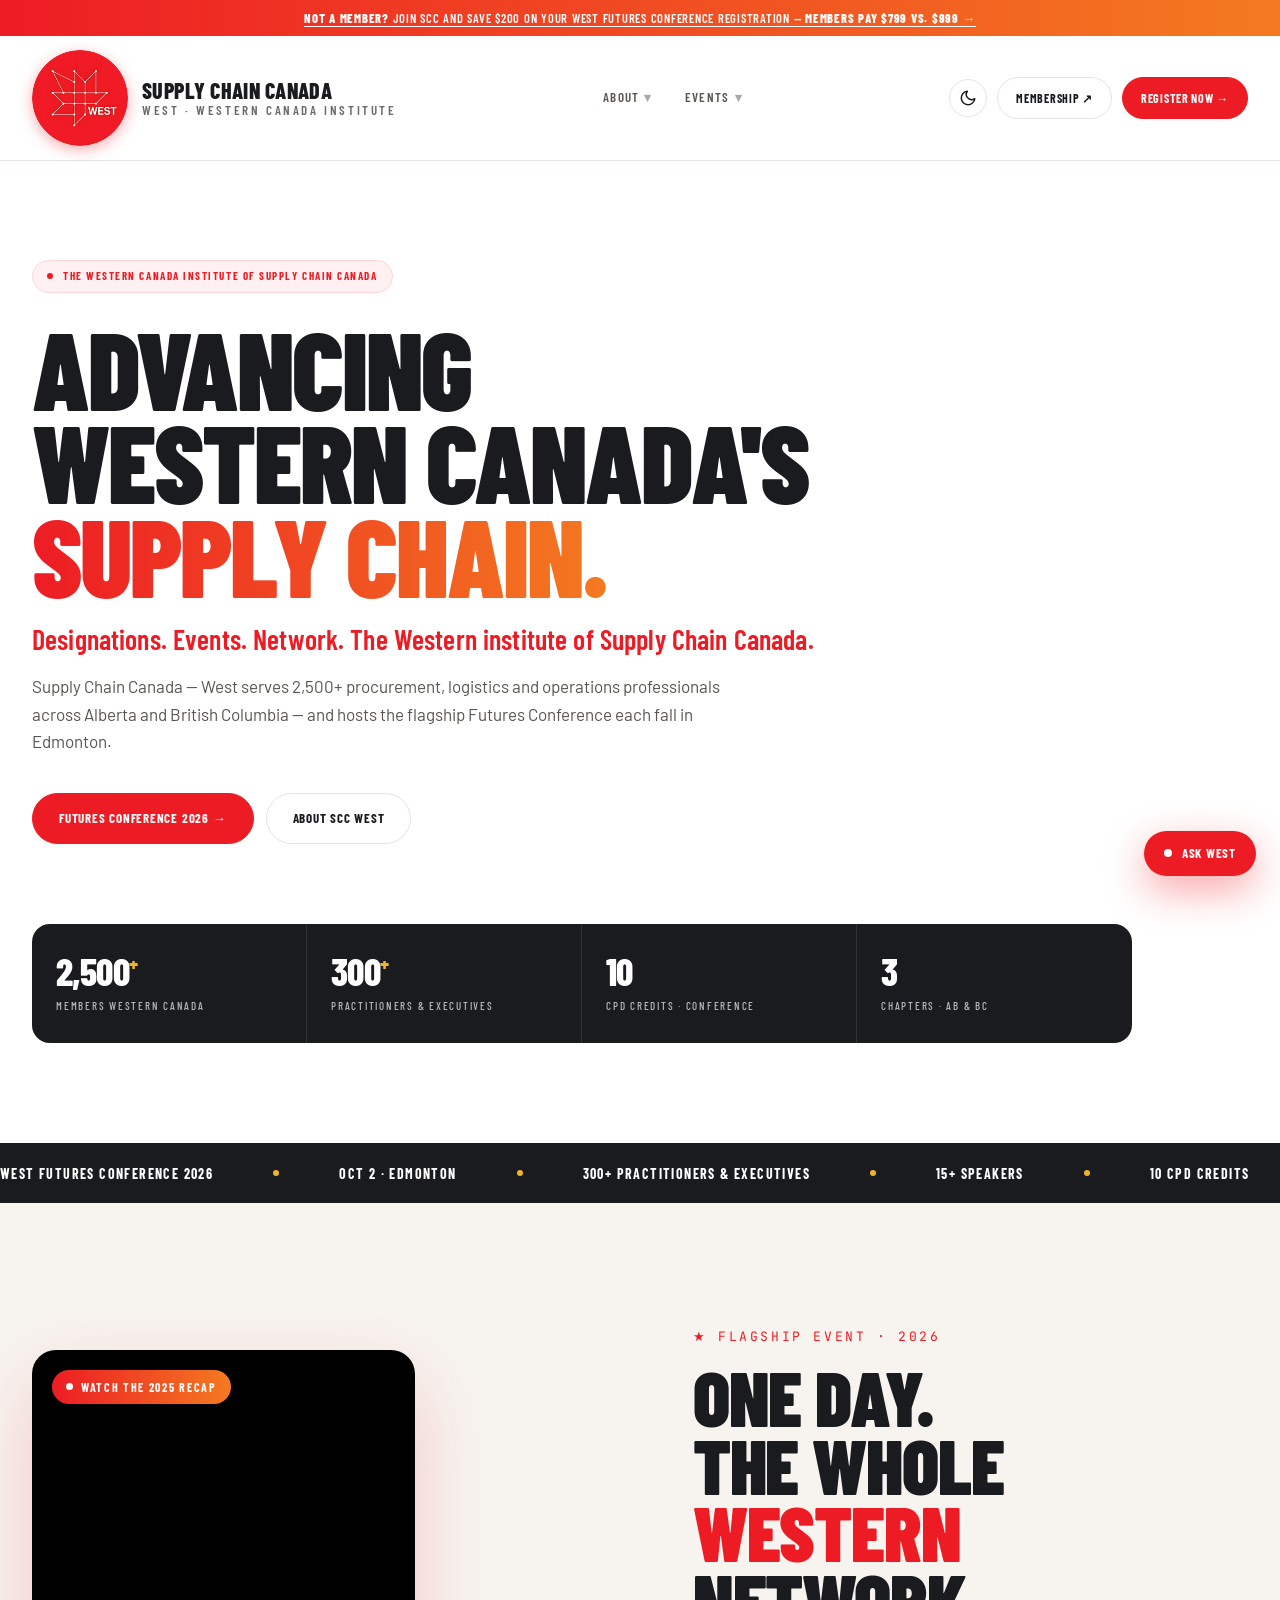
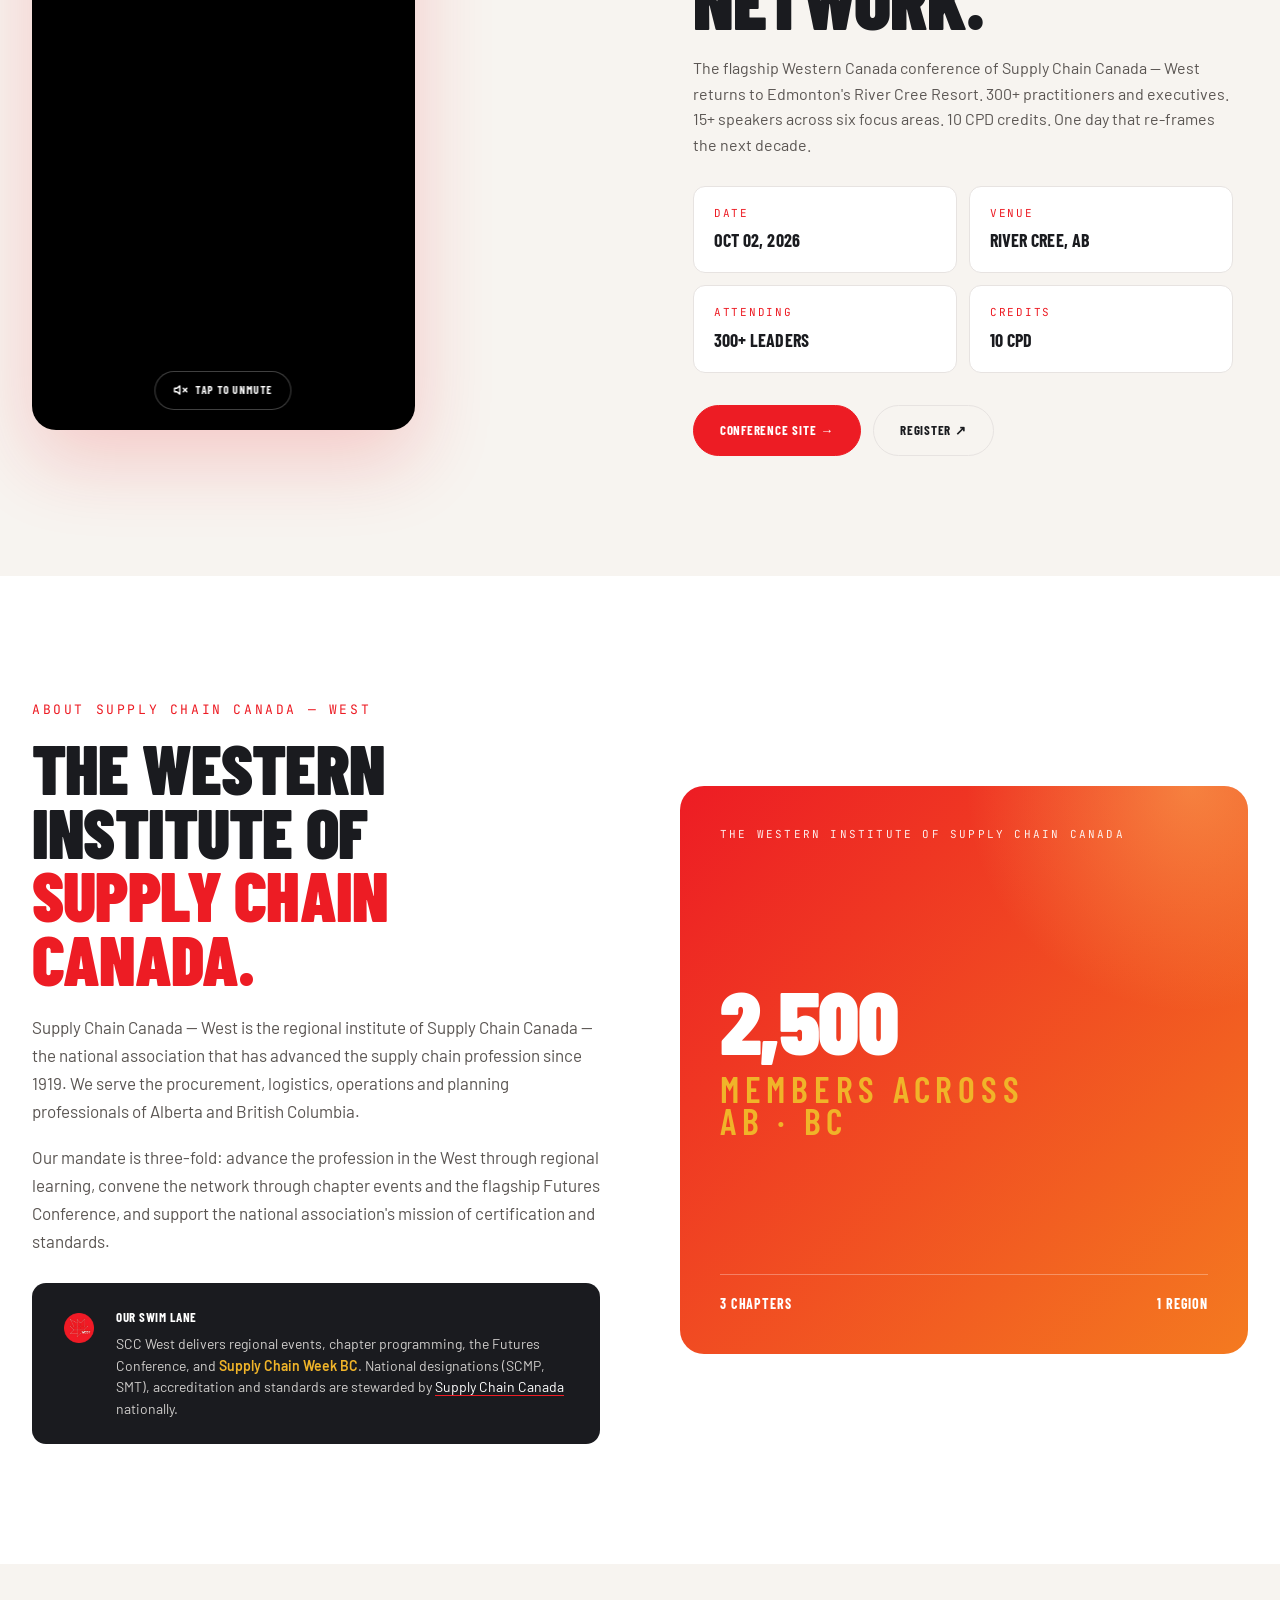
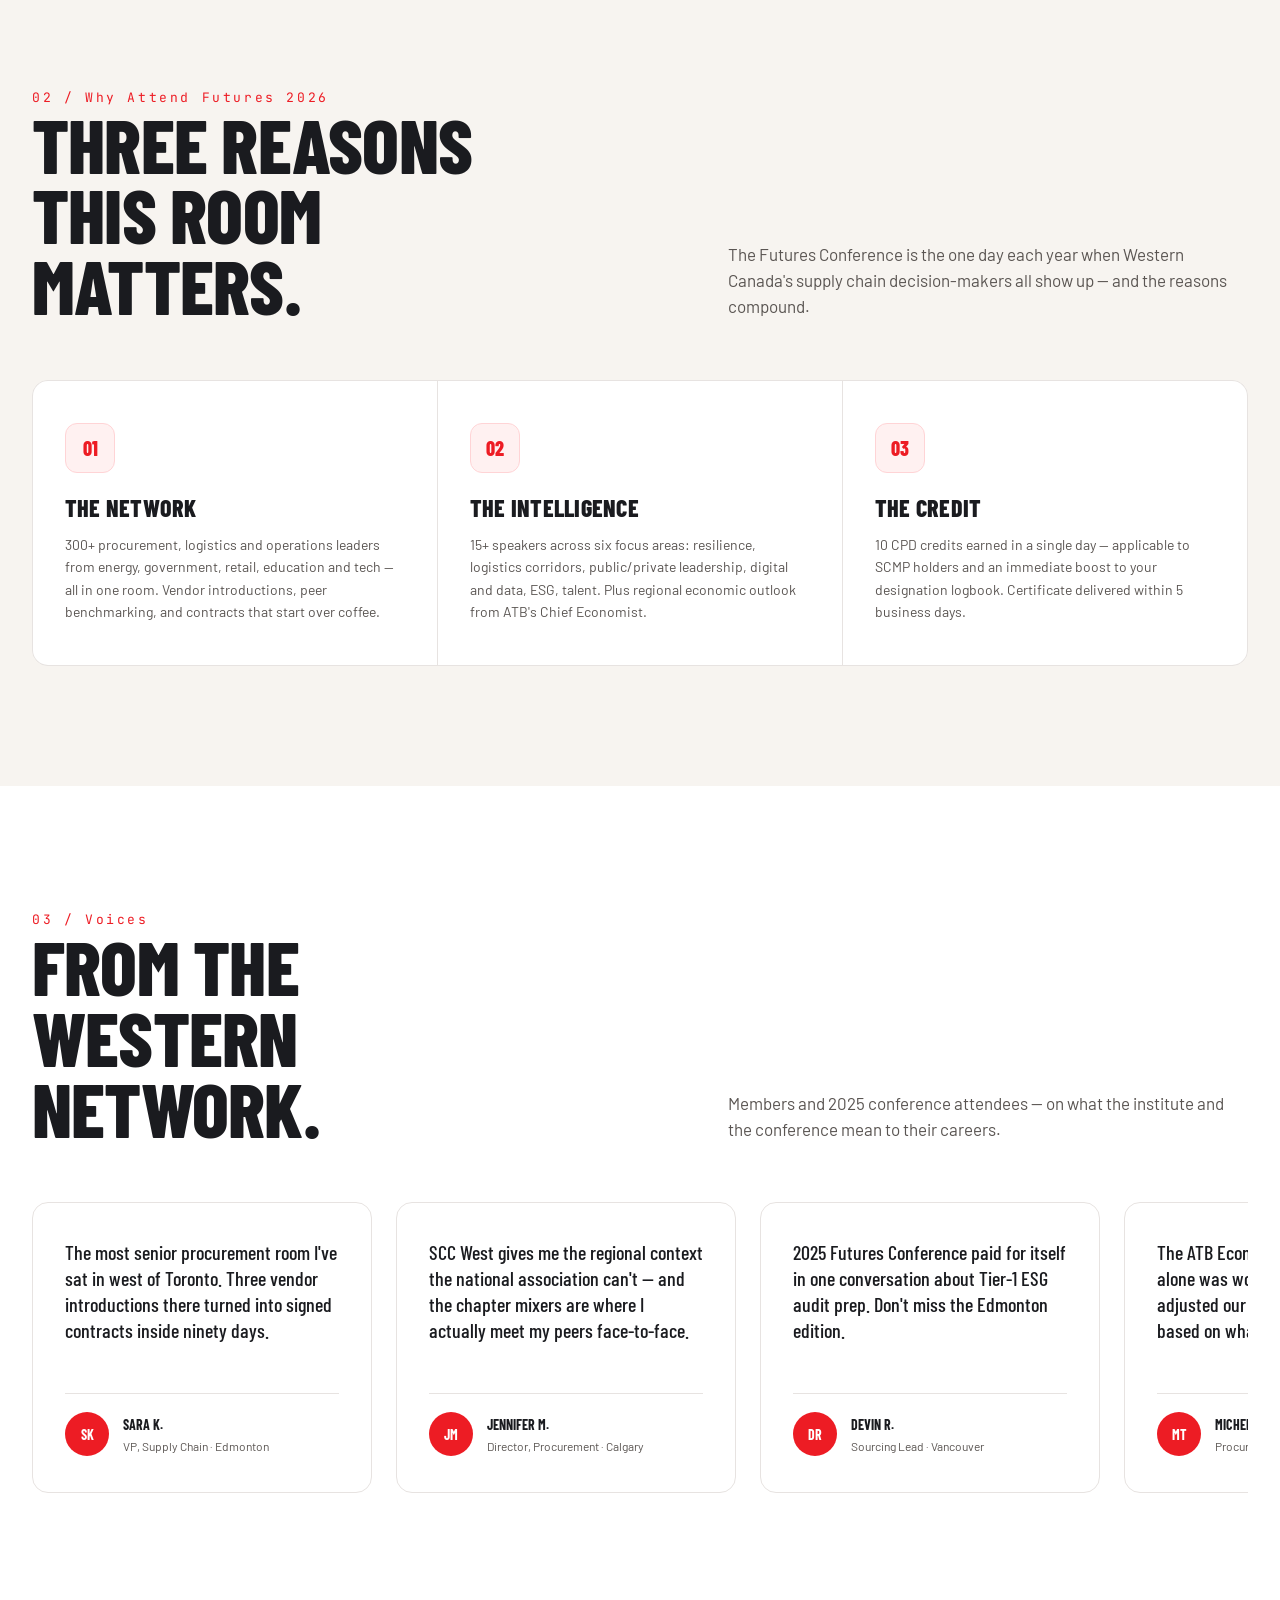
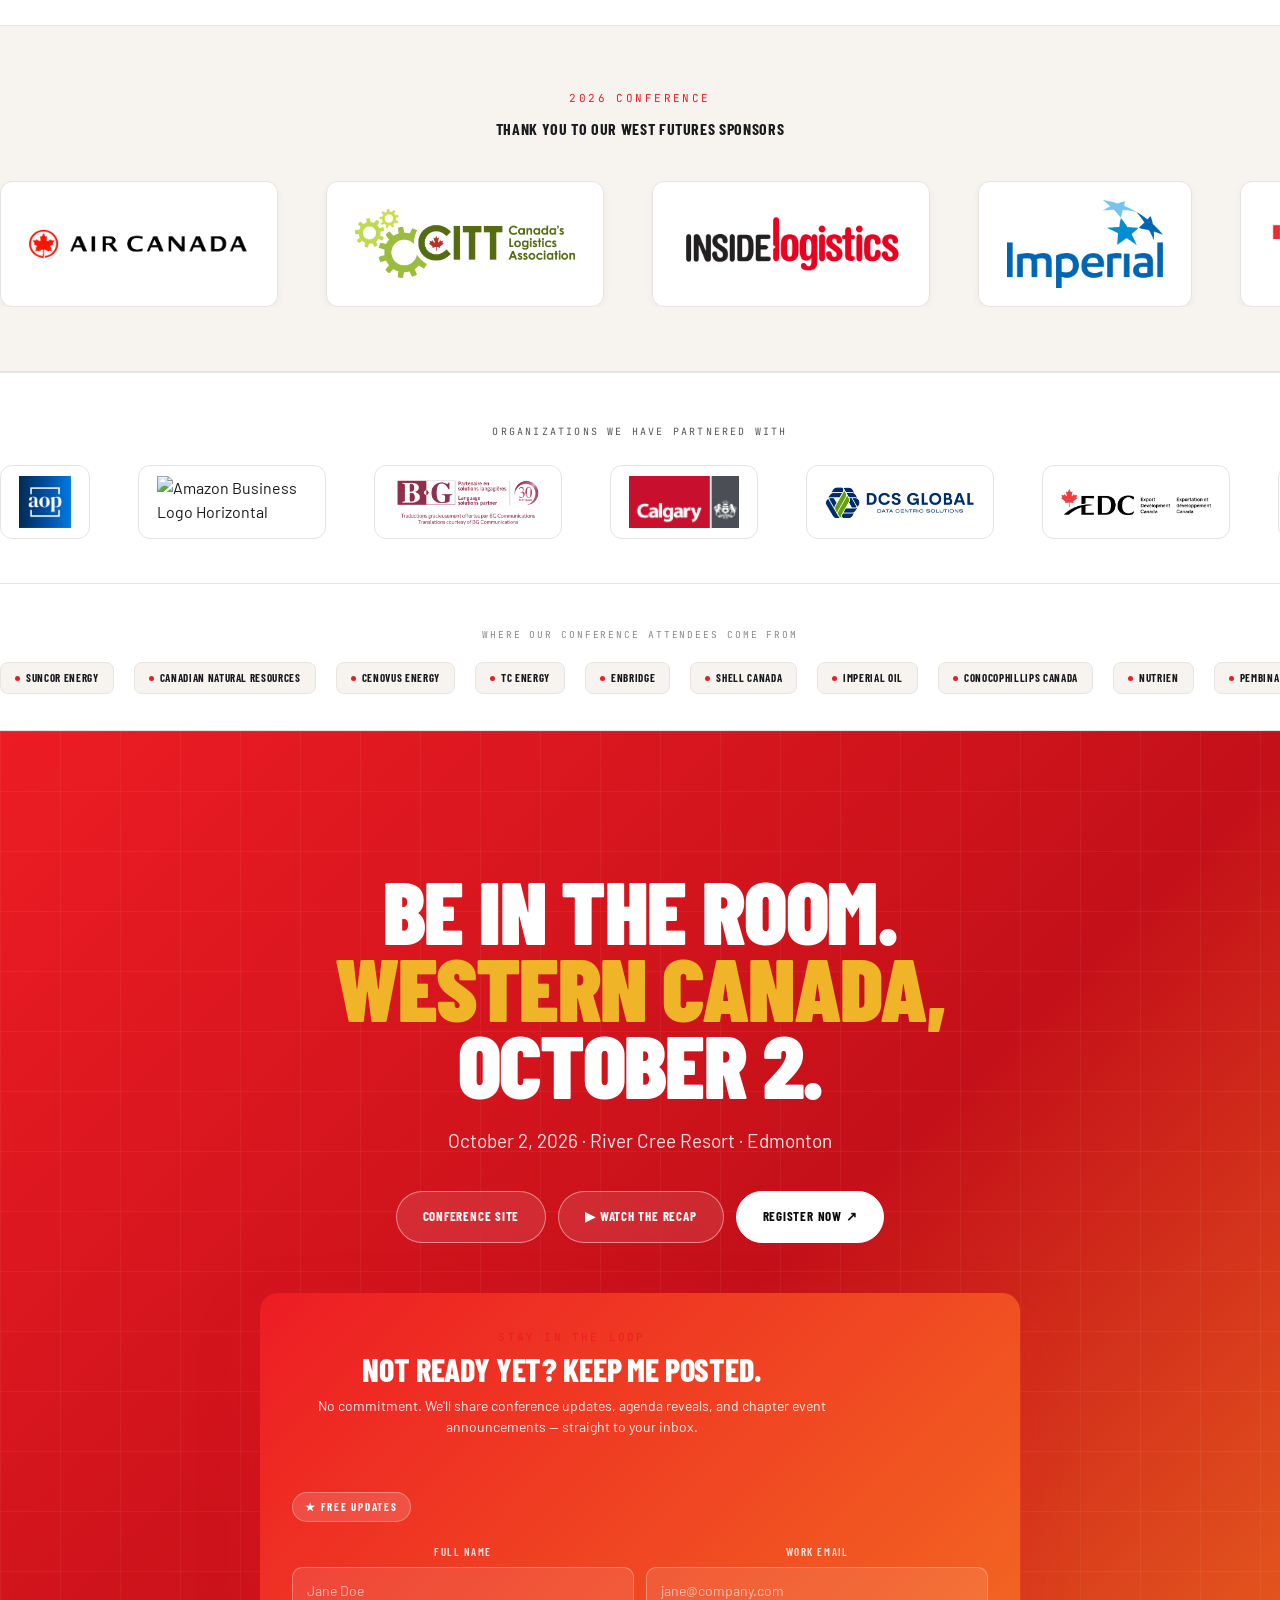
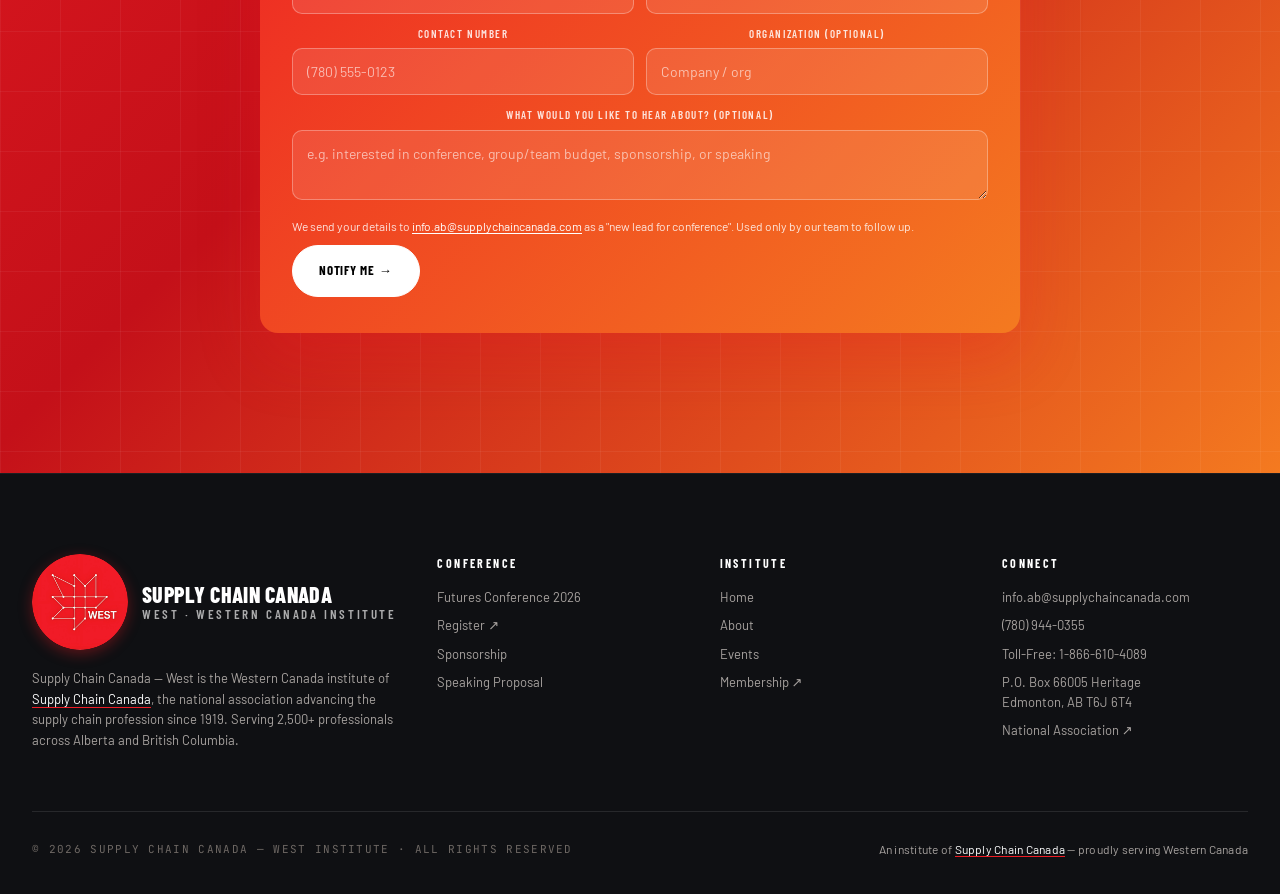
==== index.html @ 2ae662ed "Add favicon.ico at root and improve favicon tags for Google Search visibility (#11) Creates a proper" ====
<!doctype html>
<html lang="en">
<head>
<meta charset="utf-8" />
    <meta http-equiv="Cache-Control" content="no-cache, no-store, must-revalidate" />
    <meta http-equiv="Pragma" content="no-cache" />
    <meta http-equiv="Expires" content="0" />
<meta name="viewport" content="width=device-width, initial-scale=1" />
<title>Supply Chain Canada West | Edmonton, Alberta | SCC West</title>
<meta name="description" content="Supply Chain Canada — West: Western Canada’s supply chain institute. 2,500+ members in AB & BC. Home of West Futures Conference 2026 — Oct 2, Edmonton." />
<meta name="keywords" content="supply chain Edmonton, supply chain Alberta, supply chain Calgary, supply chain Canada West, procurement Alberta, logistics Edmonton, supply chain management Alberta, supply chain professionals Western Canada, supply chain conference Edmonton, West Futures Conference 2026, SCC West, Supply Chain Canada West, SCMP designation Alberta, supply chain professional development Alberta, procurement conference Alberta, logistics Western Canada" />
<meta name="robots" content="index, follow" />
<meta name="author" content="Supply Chain Canada — West" />
<meta name="geo.region" content="CA-AB" />
<meta name="geo.placename" content="Edmonton, Alberta, Canada" />
<meta name="geo.position" content="53.5461;-113.4938" />
<meta name="ICBM" content="53.5461, -113.4938" />
<link rel="canonical" href="https://www.supplychainprograms.ca/" />
<meta property="og:type" content="website" />
<meta property="og:url" content="https://www.supplychainprograms.ca/" />
<meta property="og:title" content="Supply Chain Canada — West · Supply Chain Edmonton, Alberta & Western Canada" />
<meta property="og:description" content="The Western Canada institute of Supply Chain Canada. Serving 2,500+ supply chain, procurement and logistics professionals across Alberta and BC. Home of West Futures Conference 2026 — Edmonton, October 2." />
<meta property="og:image" content="https://www.supplychainprograms.ca/assets/og-card.png" />
<meta name="twitter:card" content="summary_large_image" />
<meta name="twitter:title" content="Supply Chain Canada — West · Supply Chain Edmonton & Alberta" />
<meta name="twitter:description" content="Western Canada's supply chain institute. 2,500+ members across AB & BC. Futures Conference 2026 — Edmonton, October 2." />
<link rel="shortcut icon" href="favicon.ico" /><link rel="icon" type="image/png" sizes="64x64" href="assets/scc-west-logo.png" /><link rel="icon" type="image/svg+xml" href="assets/favicon.svg" /><link rel="apple-touch-icon" href="assets/scc-west-logo.png" />
<link rel="manifest" href="manifest.webmanifest" />
<link rel="preconnect" href="https://fonts.googleapis.com" />
<link rel="preconnect" href="https://fonts.gstatic.com" crossorigin />
<link href="https://fonts.googleapis.com/css2?family=Barlow+Condensed:wght@400;500;600;700;800;900&family=Barlow:wght@300;400;500;600;700&family=JetBrains+Mono:wght@400;500&display=swap" rel="stylesheet" />
<link rel="stylesheet" href="assets/site.css?v=4" />
<script>try{if(localStorage.getItem('scc-theme')==='dark')document.documentElement.classList.add('dark')}catch(e){}</script>

<script type="application/ld+json">
[{"@context":"https://schema.org","@type":["Organization","LocalBusiness"],"@id":"https://www.supplychainprograms.ca/#org","name":"Supply Chain Canada — West","alternateName":["SCC West","Supply Chain Canada West","Supply Chain Canada Western Canada"],"url":"https://www.supplychainprograms.ca/","logo":"https://www.supplychainprograms.ca/assets/scc-west-logo.png","description":"Supply Chain Canada — West is the Western Canada institute of Supply Chain Canada. Serving 2,500+ supply chain, procurement and logistics professionals across Alberta and British Columbia.","address":{"@type":"PostalAddress","addressLocality":"Edmonton","addressRegion":"AB","postalCode":"T6J 6T4","addressCountry":"CA"},"geo":{"@type":"GeoCoordinates","latitude":53.5461,"longitude":-113.4938},"email":"info.ab@supplychaincanada.com","areaServed":[{"@type":"State","name":"Alberta"},{"@type":"State","name":"British Columbia"}],"memberOf":{"@type":"Organization","name":"Supply Chain Canada","url":"https://www.supplychaincanada.com/"},"sameAs":["https://www.linkedin.com/company/supply-chain-canada","https://www.supplychaincanada.com/","https://twitter.com/SCCanadaWest"],"hasOfferCatalog":{"@type":"OfferCatalog","name":"Supply Chain Canada West Membership","itemListElement":[{"@type":"Offer","name":"Alberta Regular Membership","price":"440","priceCurrency":"CAD"},{"@type":"Offer","name":"BC Regular Membership","price":"495","priceCurrency":"CAD"},{"@type":"Offer","name":"Student Membership","price":"50","priceCurrency":"CAD"}]}},{"@context":"https://schema.org","@type":"WebSite","url":"https://www.supplychainprograms.ca/","name":"Supply Chain Canada — West","description":"Western Canada’s supply chain institute. Events, membership and professional development for AB & BC.","potentialAction":{"@type":"SearchAction","target":{"@type":"EntryPoint","urlTemplate":"https://www.supplychainprograms.ca/?s={search_term_string}"},"query-input":"required name=search_term_string"}},{"@context":"https://schema.org","@type":"BreadcrumbList","itemListElement":[{"@type":"ListItem","position":1,"name":"Home","item":"https://www.supplychainprograms.ca/"}]},{"@context":"https://schema.org","@type":"FAQPage","mainEntity":[{"@type":"Question","name":"What is Supply Chain Canada West?","acceptedAnswer":{"@type":"Answer","text":"Supply Chain Canada — West is the Western Canada institute of Supply Chain Canada, a national non-profit association. Based in Edmonton, Alberta, it serves 2,500+ supply chain, procurement and logistics professionals across Alberta and British Columbia."}},{"@type":"Question","name":"Where is Supply Chain Canada West located?","acceptedAnswer":{"@type":"Answer","text":"Supply Chain Canada West is based in Edmonton, Alberta, serving members across Alberta and British Columbia."}},{"@type":"Question","name":"How do I become a member of Supply Chain Canada West?","acceptedAnswer":{"@type":"Answer","text":"You can join Supply Chain Canada West online. Alberta membership is $440/year, British Columbia membership is $495/year, and student membership is $50/year. Visit supplychainprograms.ca to register."}},{"@type":"Question","name":"What events does Supply Chain Canada West host?","acceptedAnswer":{"@type":"Answer","text":"Supply Chain Canada West hosts the West Futures Conference (annual flagship event in Edmonton), chapter mixers, the Supply Chain Awards Gala, and member briefings across Alberta and BC. The 2026 West Futures Conference is October 2 at River Cree Resort, Edmonton."}},{"@type":"Question","name":"What certifications does Supply Chain Canada offer?","acceptedAnswer":{"@type":"Answer","text":"Supply Chain Canada offers the SCMP (Supply Chain Management Professional) designation, CPD credits through conferences and events, and professional development programs for procurement, logistics, and operations professionals."}}]},{"@context":"https://schema.org","@type":"WebPage","name":"Supply Chain Canada West Home","url":"https://www.supplychainprograms.ca/","speakable":{"@type":"SpeakableSpecification","cssSelector":["h1",".hero-sub","meta[name=description]"]},"breadcrumb":{"@type":"BreadcrumbList","itemListElement":[{"@type":"ListItem","position":1,"name":"Home","item":"https://www.supplychainprograms.ca/"}]}}]
</script>

<style>
  /* HERO (white) */
  .hero{position:relative;padding:calc(var(--topbar-h,38px) + 110px) 0 100px;overflow:hidden;background:var(--white);text-align:left}
  .hero-eyebrow{display:inline-flex;align-items:center;gap:10px;background:#FFF1F1;color:var(--red);border:1px solid #FFD4D6;padding:7px 14px;border-radius:999px;font-family:var(--display);font-weight:700;text-transform:uppercase;font-size:11px;letter-spacing:.14em;margin-bottom:28px}
  .hero-eyebrow .d{width:6px;height:6px;border-radius:50%;background:var(--red);animation:pulse 2s infinite}
  @keyframes pulse{0%{box-shadow:0 0 0 0 rgba(237,28,36,.5)}70%{box-shadow:0 0 0 8px rgba(237,28,36,0)}}
  .hero h1{font-family:var(--display);font-weight:900;text-transform:uppercase;font-size:clamp(56px,8.5vw,148px);line-height:.86;letter-spacing:-.018em;max-width:1200px;margin:0 0;color:var(--ink)}
  .hero h1 .grad{background:linear-gradient(90deg,#ED1C24 0%,#F47A20 100%);-webkit-background-clip:text;background-clip:text;color:transparent;display:inline-block}
  .hero-sub{font-family:var(--display);font-weight:600;font-size:clamp(20px,2.2vw,28px);color:var(--red);margin:22px 0 0;letter-spacing:.005em;line-height:1.15}
  .hero-sub2{font-size:17px;color:var(--muted);max-width:720px;margin:18px 0 0;line-height:1.6}
  .hero-cta{margin:38px auto 0;display:flex;gap:12px;flex-wrap:wrap;justify-content:flex-start}

  .hero-stats{margin-top:80px;display:grid;grid-template-columns:repeat(4,1fr);gap:0;background:var(--ink);border-radius:18px;overflow:hidden;max-width:1100px;margin-left:0;margin-right:0}
  .hero-stats > div{padding:28px 24px;border-right:1px solid rgba(255,255,255,.1)}
  .hero-stats > div:last-child{border-right:0}
  .hero-stats .v{font-family:var(--display);font-weight:800;font-size:38px;line-height:1;letter-spacing:-.015em;color:#fff}
  .hero-stats .v sup{color:#F0B429;font-size:.55em;vertical-align:super}
  .hero-stats .l{font-family:var(--display);font-weight:500;text-transform:uppercase;font-size:11px;letter-spacing:.16em;color:rgba(255,255,255,.7);margin-top:8px}
  @media (max-width:880px){.hero-stats{grid-template-columns:repeat(2,1fr)}.hero-stats > div:nth-child(2){border-right:0}.hero-stats > div:nth-child(1),.hero-stats > div:nth-child(2){border-bottom:1px solid rgba(255,255,255,.1)}}

  /* MARQUEE */
  .marquee{background:var(--ink);padding:18px 0;overflow:hidden;white-space:nowrap;color:#fff}
  .marquee-track{display:inline-flex;gap:60px;animation:scroll 60s linear infinite;font-family:var(--display);font-weight:700;text-transform:uppercase;font-size:14px;letter-spacing:.1em}
  .marquee-track span{display:inline-flex;align-items:center;gap:60px}
  .marquee-track .dot{width:6px;height:6px;border-radius:50%;background:#F0B429;display:inline-block}
  @keyframes scroll{from{transform:translateX(0)}to{transform:translateX(-50%)}}

  /* CONFERENCE SPOTLIGHT */
  .spotlight{background:var(--soft);padding:120px 0}
  .spot-grid{display:grid;grid-template-columns:1.1fr 1fr;gap:50px;align-items:center}
  .spot-video{position:relative;aspect-ratio:9/16;max-height:680px;background:#000;border-radius:24px;overflow:hidden;box-shadow:0 30px 80px rgba(237,28,36,.2);cursor:pointer}
  .spot-video video{width:100%;height:100%;object-fit:cover}
  .spot-video .ribbon{position:absolute;top:20px;left:20px;background:linear-gradient(90deg,#ED1C24,#F47A20);color:#fff;font-family:var(--display);font-weight:700;text-transform:uppercase;font-size:12px;letter-spacing:.14em;padding:8px 14px;border-radius:999px;z-index:3;display:flex;align-items:center;gap:8px}
  .spot-video .ribbon::before{content:"";width:7px;height:7px;border-radius:50%;background:#fff;animation:pulse 2s infinite}
  .spot-video .mute-ov{position:absolute;bottom:20px;left:50%;transform:translateX(-50%);background:rgba(0,0,0,.55);color:#fff;backdrop-filter:blur(6px);border:1px solid rgba(255,255,255,.25);border-radius:999px;padding:10px 18px;font-family:var(--display);font-weight:700;text-transform:uppercase;font-size:11px;letter-spacing:.12em;display:flex;align-items:center;gap:8px;z-index:3;transition:opacity .3s}
  .spot-video .mute-ov.hidden{opacity:0;pointer-events:none}
  .spot-text .lbl{font-family:var(--mono);color:var(--red);font-size:13px;letter-spacing:.2em;text-transform:uppercase}
  .spot-text h2{font-family:var(--display);font-weight:900;text-transform:uppercase;font-size:clamp(48px,6vw,96px);line-height:.88;letter-spacing:-.015em;margin:16px 0 22px;color:var(--ink)}
  .spot-text h2 .red{color:var(--red)}
  .spot-text p{color:var(--muted);line-height:1.6;font-size:16px;margin-bottom:28px;max-width:540px}
  .spot-facts{display:grid;grid-template-columns:repeat(2,1fr);gap:12px;margin-bottom:32px;max-width:540px}
  .spot-facts > div{background:#fff;border:1px solid var(--line);border-radius:12px;padding:18px 20px}
  .spot-facts .k{font-family:var(--mono);font-size:11px;color:var(--red);letter-spacing:.16em;text-transform:uppercase}
  .spot-facts .v{font-family:var(--display);font-weight:700;font-size:18px;text-transform:uppercase;margin-top:6px;letter-spacing:.005em;color:var(--ink)}
  @media (max-width:980px){.spot-grid{grid-template-columns:1fr;gap:40px}.spot-video{aspect-ratio:16/10;max-height:none}}

  /* ABOUT */
  .about-section{background:var(--white);padding:120px 0}
  .about-grid{display:grid;grid-template-columns:1fr 1fr;gap:80px;align-items:center}
  .about-left .lbl{font-family:var(--mono);color:var(--red);font-size:13px;letter-spacing:.2em;text-transform:uppercase}
  .about-left h2{font-family:var(--display);font-weight:900;text-transform:uppercase;font-size:clamp(46px,5.4vw,82px);line-height:.92;letter-spacing:-.012em;margin:16px 0 22px;color:var(--ink)}
  .about-left h2 .red{color:var(--red)}
  .about-left p{color:var(--muted);line-height:1.65;font-size:17px;margin-bottom:18px}
  .about-left .swimlane{background:var(--ink);color:#fff;padding:24px 26px;border-radius:14px;margin-top:28px;display:flex;gap:16px;align-items:flex-start}
  .about-left .swimlane .mark{width:42px;height:42px;border-radius:50%;background:transparent;display:grid;place-items:center;flex-shrink:0;padding:6px}
  .about-left .swimlane .mark img{width:100%;}
  .about-left .swimlane .tx{font-size:14px;line-height:1.55;color:#cfcdcb}
  .about-left .swimlane .tx strong{color:#fff;display:block;margin-bottom:6px;font-family:var(--display);text-transform:uppercase;letter-spacing:.04em;font-size:13px}
  .about-right{position:relative;aspect-ratio:1/1;background:linear-gradient(135deg,#ED1C24 0%,#F47A20 100%);border-radius:24px;overflow:hidden;padding:40px;display:flex;flex-direction:column;justify-content:space-between;color:#fff}
  .about-right::before{content:"";position:absolute;top:-40%;right:-30%;width:80%;height:80%;background:radial-gradient(circle,rgba(255,216,107,.4),transparent 70%)}
  .about-right > *{position:relative}
  .about-right .top{font-family:var(--mono);font-size:11px;letter-spacing:.2em;text-transform:uppercase;opacity:.9}
  .about-right .big{font-family:var(--display);font-weight:900;text-transform:uppercase;font-size:clamp(62px,7vw,108px);line-height:.88;letter-spacing:-.018em}
  .about-right .big .y{display:block;font-size:.4em;letter-spacing:.16em;font-weight:600;color:#F0B429;margin-top:14px}
  .about-right .footer{font-family:var(--display);font-weight:700;text-transform:uppercase;font-size:14px;letter-spacing:.06em;border-top:1px solid rgba(255,255,255,.3);padding-top:18px;display:flex;justify-content:space-between;align-items:center}
  @media (max-width:980px){.about-grid{grid-template-columns:1fr;gap:50px}}

  /* WHY ATTEND */
  .why{background:var(--soft);padding:120px 0}
  .why-grid{display:grid;grid-template-columns:repeat(3,1fr);gap:1px;background:var(--line);border:1px solid var(--line);border-radius:16px;overflow:hidden}
  .why-card{background:#fff;padding:42px 32px;min-height:280px;display:flex;flex-direction:column;gap:14px;transition:background .25s;position:relative;overflow:hidden}
  .why-card:hover{background:var(--paper)}
  .why-card::after{content:"";position:absolute;top:0;left:0;height:3px;width:0;background:linear-gradient(90deg,#ED1C24,#F47A20);transition:width .35s}
  .why-card:hover::after{width:100%}
  .why-card .ic{width:50px;height:50px;border-radius:12px;background:#FFF1F1;border:1px solid #FFD4D6;display:grid;place-items:center;color:var(--red);font-family:var(--display);font-weight:800;font-size:20px}
  .why-card h3{font-family:var(--display);font-weight:800;text-transform:uppercase;font-size:24px;line-height:1.05;margin-top:8px;color:var(--ink)}
  .why-card p{color:var(--muted);font-size:14px;line-height:1.6;flex:1}
  @media (max-width:980px){.why-grid{grid-template-columns:1fr}}

  /* TESTIMONIALS */
  .testi{background:var(--white);padding:120px 0}
  .t-grid{display:flex;gap:24px;overflow-x:auto;padding-bottom:12px;-webkit-overflow-scrolling:touch;scrollbar-width:none}
  .t-grid::-webkit-scrollbar{display:none}
  .t-card{background:#fff;border:1px solid var(--line);border-radius:16px;padding:36px 32px;flex:0 0 340px;display:flex;flex-direction:column}
  .t-card .q{font-family:var(--display);font-weight:500;font-size:20px;line-height:1.3;margin:0 0 24px;color:var(--ink);letter-spacing:0;text-transform:none;flex:1}
  .t-card .who{display:flex;align-items:center;gap:14px;border-top:1px solid var(--line);padding-top:18px}
  .t-card .who .av{width:44px;height:44px;border-radius:50%;background:var(--red);display:grid;place-items:center;font-family:var(--display);font-weight:700;color:#fff;font-size:14px}
  .t-card .who .nm{font-family:var(--display);font-weight:700;text-transform:uppercase;font-size:14px;color:var(--ink)}
  .t-card .who .rl{font-size:12px;color:var(--muted);margin-top:2px}
  @media (max-width:980px){.t-card{flex:0 0 300px}}
  @media (max-width:520px){.t-card{flex:0 0 270px}}

  /* SPONSOR LOGO CAROUSEL */
  /* SPONSOR LOGO CAROUSEL — primary, full colour, prominent */
  .logo-carousel{background:var(--soft);padding:64px 0;border-top:1px solid var(--line);border-bottom:1px solid var(--line)}
  .lc-head{text-align:center;margin-bottom:40px}
  .lc-lbl{font-family:var(--display);font-weight:700;font-size:16px;color:var(--ink);letter-spacing:.04em;text-transform:uppercase}
  .lc-track-outer{overflow:hidden}
  .lc-track{display:flex;gap:48px;align-items:center;width:max-content;animation:lcScroll 40s linear infinite}
  .lc-track:hover{animation-play-state:paused}
  .lc-logo{background:#fff;border-radius:12px;padding:18px 28px;display:flex;align-items:center;justify-content:center;border:1px solid var(--line);box-shadow:0 2px 8px rgba(10,11,12,.04)}
  .lc-track img{height:88px;max-width:220px;object-fit:contain;display:block}
  @keyframes lcScroll{from{transform:translateX(0)}to{transform:translateX(-50%)}}
  /* PAST PARTNERS CAROUSEL — subdued, smaller, differentiated */
  #pastPartnersCarousel{padding:44px 0}
  #pastPartnersCarousel .lc-head{margin-bottom:24px}
  #pastPartnersCarousel .lc-lbl{font-family:var(--mono);font-size:10px;color:var(--muted);letter-spacing:.22em;font-weight:400}
  #pastPartnersCarousel .lc-logo{padding:10px 18px;box-shadow:none}
  #pastPartnersCarousel .lc-track img{height:52px;max-width:150px}
  /* Company Rep carousel — subdued, differentiated from paid sponsors */
  .cr-carousel{background:var(--white);padding:36px 0;border-bottom:1px solid var(--line)}
  .crc-head{text-align:center;margin-bottom:18px}
  .crc-lbl{font-family:var(--mono);font-size:9.5px;color:var(--muted);letter-spacing:.2em;text-transform:uppercase;opacity:.7}
  .crc-outer{overflow:hidden}
  .crc-track{display:flex;gap:20px;align-items:center;width:max-content;animation:lcScroll 110s linear infinite}
  .crc-track:hover{animation-play-state:paused}
  .crc-logo{background:var(--soft);border-radius:8px;padding:7px 13px;display:flex;align-items:center;justify-content:center;border:1px solid var(--line);height:44px;min-width:80px}
  .crc-logo img{height:26px;max-width:96px;object-fit:contain;filter:grayscale(100%);opacity:.45;transition:filter .3s,opacity .3s;display:block}
  .crc-logo:hover img{filter:grayscale(0%);opacity:.8}

  /* FINAL CTA */
  .final{position:relative;padding:140px 0;text-align:center;overflow:hidden;background:linear-gradient(135deg,#ED1C24 0%,#C41019 50%,#F47A20 100%);color:#fff}
  .final::before{content:"";position:absolute;inset:0;background-image:linear-gradient(rgba(255,255,255,.05) 1px,transparent 1px),linear-gradient(90deg,rgba(255,255,255,.05) 1px,transparent 1px);background-size:60px 60px}
  .final .wrap{position:relative;z-index:1}
  .final h2{font-family:var(--display);font-weight:900;text-transform:uppercase;font-size:clamp(48px,7vw,116px);line-height:.86;letter-spacing:-.018em;color:#fff}
  .final h2 .gold{color:#F0B429}
  .final p{font-size:19px;color:rgba(255,255,255,.9);max-width:580px;margin:24px auto 36px;line-height:1.5}

  /* ── TABLET (768px – 980px) ─────────────────────────────────── */
  @media (max-width:768px){
    .hero{padding:calc(var(--topbar-h,38px) + 80px) 0 70px}
    .hero h1{font-size:clamp(44px,12vw,80px)}
    .hero-stats{grid-template-columns:repeat(2,1fr);margin-top:48px}
    .hero-stats > div:nth-child(2){border-right:0}
    .hero-stats > div:nth-child(1),.hero-stats > div:nth-child(2){border-bottom:1px solid rgba(255,255,255,.1)}
    .spot-grid{grid-template-columns:1fr}
    .spot-video{aspect-ratio:16/9;max-height:340px}
    .about-grid{grid-template-columns:1fr}
    .why-grid{grid-template-columns:1fr}
    .t-grid{grid-template-columns:1fr}
    .section-head{flex-direction:column;align-items:flex-start;gap:16px}
    .spotlight,.about-section,.why,.testi{padding:80px 0}
  }
  @media (max-width:520px){
    .hero-cta{flex-direction:column;align-items:stretch}
    .hero-cta .pill-btn{justify-content:center;text-align:center}
    .hero-sub2{font-size:15px}
    .hero-stats .v{font-size:30px}
    .spotlight,.about-section,.why,.testi{padding:60px 0}
  }

  /* ── DARK MODE: hero-stats stays dark ──────────────────────── */
  html.dark .hero-stats > div:nth-child(1),
  html.dark .hero-stats > div:nth-child(2){
    border-bottom-color:rgba(255,255,255,.08)
  }
  /* spot-facts cards & why-cards already handled in site.css    */
  /* .about-right gradient is hardcoded so it stays red/orange   */
</style>
    <!-- Vercel Web Analytics -->
    <script defer src="/_vercel/insights/script.js"></script>
    <!-- Vercel Speed Insights -->
    <script defer src="/_vercel/speed-insights/script.js"></script>
</head>
<body>

<header class="hero" id="top">
  <div class="wrap">
    <span class="hero-eyebrow"><span class="d"></span>The Western Canada Institute of Supply Chain Canada</span>
    <h1>Advancing<br/>Western Canada's<br/><span class="grad">supply chain.</span></h1>
    <div class="hero-sub">Designations. Events. Network. The Western institute of Supply Chain Canada.</div>
    <p class="hero-sub2">Supply Chain Canada — West serves 2,500+ procurement, logistics and operations professionals across Alberta and British Columbia — and hosts the flagship Futures Conference each fall in Edmonton.</p>
    <div class="hero-cta">
      <a href="events/futures-conference-2026.html" class="pill-btn solid">Futures Conference 2026 →</a>
      <a href="about.html" class="pill-btn ghost">About SCC West</a>
    </div>
    <div class="hero-stats">
      <div><div class="v">2,500<sup>+</sup></div><div class="l">Members Western Canada</div></div>
      <div><div class="v">300<sup>+</sup></div><div class="l">Practitioners &amp; Executives</div></div>
      <div><div class="v">10</div><div class="l">CPD Credits · Conference</div></div>
      <div><div class="v">3</div><div class="l">Chapters · AB &amp; BC</div></div>
    </div>
  </div>
</header>

<div class="marquee">
  <div class="marquee-track">
    <span>West Futures Conference 2026 <i class="dot"></i> Oct 2 · Edmonton <i class="dot"></i> 300+ Practitioners &amp; Executives <i class="dot"></i> 15+ Speakers <i class="dot"></i> 10 CPD Credits <i class="dot"></i></span>
    <span>West Futures Conference 2026 <i class="dot"></i> Oct 2 · Edmonton <i class="dot"></i> 300+ Practitioners &amp; Executives <i class="dot"></i> 15+ Speakers <i class="dot"></i> 10 CPD Credits <i class="dot"></i></span>
  </div>
</div>

<!-- SPOTLIGHT -->
<section class="spotlight">
  <div class="wrap">
    <div class="spot-grid reveal">
      <div class="spot-video" id="spotVideo">
        <video id="lvid" autoplay muted loop playsinline preload="auto">
          <source src="https://sc1.cwasylishen.workers.dev/video/conference-recap.mp4" type="video/mp4" />
        </video>
        <div class="ribbon">Watch the 2025 Recap</div>
        <div class="mute-ov" id="lvidMute">
          <svg width="14" height="14" viewBox="0 0 24 24" fill="none" stroke="currentColor" stroke-width="2.4" stroke-linecap="round" stroke-linejoin="round"><polygon points="11 5 6 9 2 9 2 15 6 15 11 19 11 5"/><line x1="23" y1="9" x2="17" y2="15"/><line x1="17" y1="9" x2="23" y2="15"/></svg>
          <span>Tap to unmute</span>
        </div>
      </div>
      <div class="spot-text">
        <span class="lbl">★ Flagship Event · 2026</span>
        <h2>One day.<br/>The whole<br/><span class="red">Western</span><br/>network.</h2>
        <p>The flagship Western Canada conference of Supply Chain Canada — West returns to Edmonton's River Cree Resort. 300+ practitioners and executives. 15+ speakers across six focus areas. 10 CPD credits. One day that re-frames the next decade.</p>
        <div class="spot-facts">
          <div><div class="k">Date</div><div class="v">Oct 02, 2026</div></div>
          <div><div class="k">Venue</div><div class="v">River Cree, AB</div></div>
          <div><div class="k">Attending</div><div class="v">300+ Leaders</div></div>
          <div><div class="k">Credits</div><div class="v">10 CPD</div></div>
        </div>
        <div class="hero-cta" style="justify-content:flex-start;margin-top:0">
          <a href="events/futures-conference-2026.html" class="pill-btn solid">Conference Site →</a>
          <a href="https://abportal.supplychaincanada.com/mpower/event/loadevent.action?e=1710&request_locale=en#home" target="_blank" rel="noopener noreferrer" class="pill-btn ghost">Register ↗</a>
        </div>
      </div>
    </div>
  </div>
</section>

<!-- ABOUT -->
<section class="about-section" id="about">
  <div class="wrap">
    <div class="about-grid reveal">
      <div class="about-left">
        <span class="lbl">About Supply Chain Canada — West</span>
        <h2>The Western<br/>institute of<br/><span class="red">Supply Chain<br/>Canada.</span></h2>
        <p>Supply Chain Canada — West is the regional institute of Supply Chain Canada — the national association that has advanced the supply chain profession since 1919. We serve the procurement, logistics, operations and planning professionals of Alberta and British Columbia.</p>
        <p>Our mandate is three-fold: advance the profession in the West through regional learning, convene the network through chapter events and the flagship Futures Conference, and support the national association's mission of certification and standards.</p>
        <div class="swimlane">
          <div class="mark"><img loading="lazy" src="assets/scc-west-logo.png" alt="Supply Chain Canada West logo" /></div>
          <div class="tx">
            <strong>Our Swim Lane</strong>
            SCC West delivers regional events, chapter programming, the Futures Conference, and <span style="color:#F0B429;font-weight:600">Supply Chain Week BC</span>. National designations (SCMP, SMT), accreditation and standards are stewarded by <a href="https://www.supplychaincanada.com" target="_blank" rel="noopener noreferrer" style="color:#fff;border-bottom:1px solid var(--red)">Supply Chain Canada</a> nationally.
          </div>
        </div>
      </div>
      <div class="about-right">
        <div class="top">The Western Institute of Supply Chain Canada</div>
        <div>
          <div class="big">2,500<span class="y">Members across<br/>AB · BC</span></div>
        </div>
        <div class="footer"><span>3 Chapters</span><span>1 Region</span></div>
      </div>
    </div>
  </div>
</section>

<!-- WHY ATTEND -->
<section class="why">
  <div class="wrap">
    <div class="section-head reveal">
      <div>
        <span class="num">02 / Why Attend Futures 2026</span>
        <h2 class="section-title">Three reasons<br/>this room<br/>matters.</h2>
      </div>
      <p class="lead">The Futures Conference is the one day each year when Western Canada's supply chain decision-makers all show up — and the reasons compound.</p>
    </div>
    <div class="why-grid reveal">
      <div class="why-card">
        <div class="ic">01</div>
        <h3>The Network</h3>
        <p>300+ procurement, logistics and operations leaders from energy, government, retail, education and tech — all in one room. Vendor introductions, peer benchmarking, and contracts that start over coffee.</p>
      </div>
      <div class="why-card">
        <div class="ic">02</div>
        <h3>The Intelligence</h3>
        <p>15+ speakers across six focus areas: resilience, logistics corridors, public/private leadership, digital and data, ESG, talent. Plus regional economic outlook from ATB's Chief Economist.</p>
      </div>
      <div class="why-card">
        <div class="ic">03</div>
        <h3>The Credit</h3>
        <p>10 CPD credits earned in a single day — applicable to SCMP holders and an immediate boost to your designation logbook. Certificate delivered within 5 business days.</p>
      </div>
    </div>
  </div>
</section>

<!-- TESTIMONIALS -->
<section class="testi">
  <div class="wrap">
    <div class="section-head reveal">
      <div>
        <span class="num">03 / Voices</span>
        <h2 class="section-title">From the<br/>Western<br/>network.</h2>
      </div>
      <p class="lead">Members and 2025 conference attendees — on what the institute and the conference mean to their careers.</p>
    </div>
    <div class="t-grid reveal" id="tGrid">
      <div class="t-card">
        <p class="q">The most senior procurement room I've sat in west of Toronto. Three vendor introductions there turned into signed contracts inside ninety days.</p>
        <div class="who"><div class="av">SK</div><div><div class="nm">Sara K.</div><div class="rl">VP, Supply Chain · Edmonton</div></div></div>
      </div>
      <div class="t-card">
        <p class="q">SCC West gives me the regional context the national association can't — and the chapter mixers are where I actually meet my peers face-to-face.</p>
        <div class="who"><div class="av">JM</div><div><div class="nm">Jennifer M.</div><div class="rl">Director, Procurement · Calgary</div></div></div>
      </div>
      <div class="t-card">
        <p class="q">2025 Futures Conference paid for itself in one conversation about Tier-1 ESG audit prep. Don't miss the Edmonton edition.</p>
        <div class="who"><div class="av">DR</div><div><div class="nm">Devin R.</div><div class="rl">Sourcing Lead · Vancouver</div></div></div>
      </div>
      <div class="t-card">
        <p class="q">The ATB Economic Outlook session alone was worth the registration. We adjusted our Q4 procurement strategy based on what we heard that morning.</p>
        <div class="who"><div class="av">MT</div><div><div class="nm">Michelle T.</div><div class="rl">Procurement Manager · Calgary</div></div></div>
      </div>
      <div class="t-card">
        <p class="q">I've attended supply chain events across the country — the Futures Conference has the best mix of senior executives and working practitioners I've seen anywhere.</p>
        <div class="who"><div class="av">RA</div><div><div class="nm">Ryan A.</div><div class="rl">Logistics Director · Edmonton</div></div></div>
      </div>
      <div class="t-card">
        <p class="q">Our company renewed our chapter sponsorship after the first conference. The ROI on relationship-building is unmatched for our Western Canada business development.</p>
        <div class="who"><div class="av">CL</div><div><div class="nm">Christine L.</div><div class="rl">VP Business Development · Vancouver</div></div></div>
      </div>
      <div class="t-card">
        <p class="q">10 CPD credits in a single day is exceptional. I recommend the Futures Conference to every SCMP candidate on my team — they come back energised.</p>
        <div class="who"><div class="av">PW</div><div><div class="nm">Patrick W.</div><div class="rl">Supply Chain Director · BC</div></div></div>
      </div>
    </div>
  </div>
</section>

<!-- SPONSOR LOGO CAROUSEL -->
<section class="logo-carousel" id="sponsorCarousel">
  <div class="wrap lc-head reveal">
    <p style="font-family:var(--mono);font-size:11px;color:var(--red);letter-spacing:.22em;text-transform:uppercase;margin:0 0 10px">2026 Conference</p>
    <span class="lc-lbl">Thank You to Our West Futures Sponsors</span>
  </div>
  <div class="lc-track-outer">
    <div class="lc-track" id="sponsorTrack"></div>
  </div>
</section>

<!-- PAST PARTNERS CAROUSEL -->
<section class="logo-carousel" id="pastPartnersCarousel" style="background:var(--white);border-top:1px solid var(--line)">
  <div class="wrap lc-head reveal">
    <span class="lc-lbl">Organizations we have partnered with</span>
  </div>
  <div class="lc-track-outer">
    <div class="lc-track" id="pastPartnersTrack"></div>
  </div>
</section>

<!-- ATTENDEES CAROUSEL -->
<section class="cr-carousel" id="attendeesCarousel">
  <div class="crc-head">
    <span class="crc-lbl">Where our conference attendees come from</span>
  </div>
  <div class="crc-outer">
    <div class="crc-track" id="attendeesCarouselTrack"></div>
  </div>
</section>

<!-- FINAL CTA -->
<section class="final">
  <div class="wrap">
    <h2>Be in the room.<br/><span class="gold">Western Canada,</span><br/>October 2.</h2>
    <p>October 2, 2026 · River Cree Resort · Edmonton</p>
    <div class="hero-cta" style="margin-top:0;justify-content:center">
      <a href="events/futures-conference-2026.html" class="pill-btn ghost-light">Conference Site</a>
      <a href="events/futures-conference-2026.html#recap" class="pill-btn ghost-light">▶ Watch the Recap</a>
      <a href="https://abportal.supplychaincanada.com/mpower/event/loadevent.action?e=1710&request_locale=en#home" target="_blank" rel="noopener noreferrer" class="pill-btn solid-light">Register now ↗</a>
    </div>
    <div style="max-width:760px;margin:50px auto 0">
      <div data-scc-lead data-variant="cta"
        data-title="Not ready yet? Keep me posted."
        data-sub="No commitment. We'll share conference updates, agenda reveals, and chapter event announcements — straight to your inbox."
        data-badge="★ Free updates"></div>
    </div>
  </div>
</section>

<script src="assets/site-chrome.js?v=2"></script>
<script src="assets/convince-bot.js?v=2" defer></script>
<script src="assets/lead-form.js?v=2" defer></script>
<script>
SCCWest.mountChrome({active:'Home'});

/* ===== Testimonials auto-scroll ===== */
(function(){
  const grid = document.getElementById('tGrid');
  if(!grid) return;
  Array.from(grid.children).forEach(c => grid.appendChild(c.cloneNode(true)));
  let active = true;
  let half = 0;
  function step(){
    if(!half && grid.scrollWidth > grid.clientWidth) half = grid.scrollWidth / 2;
    if(active && half){
      grid.scrollLeft += 0.6;
      if(grid.scrollLeft >= half) grid.scrollLeft -= half;
    }
    requestAnimationFrame(step);
  }
  requestAnimationFrame(step);
  grid.addEventListener('mouseenter', ()=>{ active = false; });
  grid.addEventListener('mouseleave', ()=>{ active = true; });
  grid.addEventListener('touchstart', ()=>{ active = false; }, {passive:true});
  grid.addEventListener('touchend', ()=>{ setTimeout(()=>{ active = true; }, 2500); }, {passive:true});
})();

/* ===== Sponsor logo carousel ===== */
(function(){
  const track = document.getElementById('sponsorTrack');
  const section = document.getElementById('sponsorCarousel');
  if(!track || !section) return;
  Promise.all([
    fetch('assets/sponsors/manifest.json?v=' + Date.now()).then(r => r.json()),
    fetch('assets/sponsors/links.json?v=' + Date.now()).then(r => r.json()).catch(() => ({}))
  ]).then(([data, links]) => {
      const logos = (data.logos || []).filter(f => /\.(png|jpg|jpeg|webp|svg)$/i.test(f));
      if(!logos.length){ section.style.display = 'none'; return; }
      const render = () => logos.forEach(f => {
        const href = links[f];
        const wrap = document.createElement('div');
        wrap.className = 'lc-logo';
        const img = document.createElement('img');
        img.src = 'assets/sponsors/' + encodeURIComponent(f);
        img.alt = f.replace(/\.[^.]+$/, '').replace(/[-_]/g, ' ');
        img.loading = 'lazy';
        if(href && href !== '#'){
          const a = document.createElement('a');
          a.href = href; a.target = '_blank'; a.rel = 'noopener';
          a.style.display = 'flex'; a.style.alignItems = 'center';
          a.appendChild(img); wrap.appendChild(a);
        } else {
          wrap.appendChild(img);
        }
        track.appendChild(wrap);
      });
      render(); render();
    })
    .catch(() => { section.style.display = 'none'; });
})();

/* ===== Past Partners carousel ===== */
(function(){
  const track = document.getElementById('pastPartnersTrack');
  const section = document.getElementById('pastPartnersCarousel');
  if(!track || !section) return;
  fetch('assets/past-partners/manifest.json?v=' + Date.now())
    .then(r => r.json())
    .then(data => {
      const logos = (data.logos || []).filter(f => /\.(png|jpg|jpeg|webp|svg|jfif)$/i.test(f));
      if(!logos.length){ section.style.display = 'none'; return; }
      const render = () => logos.forEach(f => {
        const wrap = document.createElement('div');
        wrap.className = 'lc-logo';
        const img = document.createElement('img');
        img.src = 'assets/past-partners/' + encodeURIComponent(f);
        img.alt = f.replace(/\.[^.]+$/, '').replace(/[-_]/g, ' ');
        img.loading = 'lazy';
        wrap.appendChild(img);
        track.appendChild(wrap);
      });
      render(); render();
    })
    .catch(() => { section.style.display = 'none'; });
})();

/* ===== Attendees carousel ===== */
(function(){
  const track = document.getElementById('attendeesCarouselTrack');
  if(!track) return;
  const companies = [
    'Suncor Energy','Canadian Natural Resources','Cenovus Energy','TC Energy','Enbridge',
    'Shell Canada','Imperial Oil','ConocoPhillips Canada','Nutrien','Pembina Pipeline',
    'Syncrude Canada','Halliburton','SLB (Schlumberger)','Fluor Canada','Worley',
    'Capital Power','Parkland Corporation','MEG Energy','NOVA Chemicals','Precision Drilling',
    'Government of Alberta','Alberta Health Services','Department of National Defence',
    'EPCOR','TransAlta','ATCO Group','City of Calgary','ATB Financial','RBC Royal Bank',
    'Export Development Canada','Deloitte Canada','PCL Construction','Finning International',
    'Stantec','AtkinsRéalis','TELUS','Accenture','Amazon','Canadian Pacific Railway',
    'WestJet','Canada Post','University of Alberta','NAIT','SAIT','Walmart Canada'
  ];
  const render = () => companies.forEach(name => {
    const chip = document.createElement('span');
    chip.style.cssText = 'background:var(--soft);border:1px solid var(--line);border-radius:8px;padding:7px 14px;font-family:var(--display);font-weight:700;text-transform:uppercase;font-size:11px;letter-spacing:.06em;color:var(--ink);white-space:nowrap;display:inline-flex;align-items:center;gap:6px;';
    chip.innerHTML = '<span style="width:5px;height:5px;border-radius:50%;background:var(--red);display:inline-block;flex-shrink:0"></span>' + name;
    track.appendChild(chip);
  });
  render(); render();
})();

/* Video autoplay muted, tap to unmute */
const lvid = document.getElementById('lvid');
const lvidMute = document.getElementById('lvidMute');
lvid.play().catch(()=>{});
document.getElementById('spotVideo').addEventListener('click', () => {
  if (lvid.muted){
    lvid.muted = false;
    lvid.controls = true;
    lvidMute.classList.add('hidden');
    lvid.play().catch(()=>{});
  }
});
</script>
</body>
</html>
---- assets/site.css ----
/* SCC West — shared site styles */
:root{
  --red:#ED1C24;
  --red-deep:#C41019;
  --orange:#F47A20;
  --gold:#F0B429;
  --black:#0A0B0C;
  --ink:#1A1B1F;
  --muted:#5A5552;
  --grey:#8B8682;
  --line:#E7E3E1;
  --soft:#F7F4F0;
  --paper:#FBF9F6;
  --white:#FFFFFF;
  --display:'Barlow Condensed','Helvetica Neue',Helvetica,Arial,sans-serif;
  --body:'Barlow','Inter',system-ui,sans-serif;
  --mono:'JetBrains Mono',ui-monospace,monospace;
  /* Set by JS after measuring the topbar */
  --topbar-h:38px;
}
*{box-sizing:border-box;margin:0;padding:0}
html,body{background:var(--white);color:var(--ink);font-family:var(--body);font-weight:400;line-height:1.5;-webkit-font-smoothing:antialiased;transition:background .3s,color .3s}

html.dark{
  --white:#0B0B0E;
  --soft:#15161A;
  --paper:#1A1B1F;
  --ink:#FAF8F4;
  --muted:#A8A3A0;
  --grey:#6E6864;
  --line:#2A2C30;
}
html.dark body{background:#0B0B0E;color:#FAF8F4}

img{display:block;max-width:100%}
button{font:inherit;color:inherit;background:none;border:0;cursor:pointer}
a{color:inherit;text-decoration:none}
::selection{background:var(--red);color:#fff}
.wrap{max-width:1440px;margin:0 auto;padding:0 32px}
@media (max-width:720px){.wrap{padding:0 20px}}
.display{font-family:var(--display);font-weight:800;letter-spacing:-.01em;line-height:.92;text-transform:uppercase}
.eyebrow{font-family:var(--display);font-weight:700;text-transform:uppercase;letter-spacing:.18em;font-size:13px;color:var(--red)}
.mono{font-family:var(--mono);font-size:12px;letter-spacing:.04em;text-transform:uppercase;color:var(--grey)}
h2.section-title{font-family:var(--display);font-weight:800;text-transform:uppercase;font-size:clamp(44px,6vw,96px);line-height:.92;letter-spacing:-.01em;color:var(--ink)}
h3{font-family:var(--display);font-weight:700;text-transform:uppercase;letter-spacing:.01em}

/* ===== BUTTONS ===== */
.pill-btn,.btn{
  display:inline-flex;align-items:center;gap:10px;
  padding:15px 26px;border-radius:999px;
  font-family:var(--display);font-weight:700;text-transform:uppercase;
  letter-spacing:.06em;font-size:13px;border:1.5px solid;
  transition:all .25s cubic-bezier(.22,1,.36,1);
  white-space:nowrap;cursor:pointer;position:relative;
}
.pill-btn:focus-visible,.btn:focus-visible{outline:2px solid var(--red);outline-offset:3px}
.pill-btn:active,.btn:active{transform:translateY(0) !important;box-shadow:none !important;filter:brightness(.95)}
.pill-btn .arr,.btn .arr{transition:transform .25s ease}
.pill-btn:hover .arr,.btn:hover .arr{transform:translateX(4px)}

.pill-btn.solid,.btn-primary{background:var(--red);color:#fff;border-color:var(--red)}
.pill-btn.solid:hover,.btn-primary:hover{background:var(--red-deep);border-color:var(--red-deep);transform:translateY(-2px);box-shadow:0 12px 32px rgba(237,28,36,.32)}

.pill-btn.ghost{background:transparent;color:var(--ink);border-color:var(--line)}
.pill-btn.ghost:hover{background:var(--ink);color:#fff;border-color:var(--ink);transform:translateY(-2px)}

.pill-btn.ghost-light{background:rgba(255,255,255,.1);color:#fff;border-color:rgba(255,255,255,.45);backdrop-filter:blur(10px)}
.pill-btn.ghost-light:hover{background:rgba(255,255,255,.22);border-color:#fff;transform:translateY(-2px)}

.pill-btn.solid-light{background:#fff;color:#0A0B0C;border-color:#fff}
.pill-btn.solid-light:hover{background:var(--gold);border-color:var(--gold);transform:translateY(-2px)}

.btn-dark{background:var(--ink);color:#fff;border:1.5px solid var(--ink)}
.btn-dark:hover{background:#000}

/* ===== TOPBAR ===== */
.topbar{
  position:fixed;top:0;left:0;right:0;z-index:51;
  background:linear-gradient(90deg,#ED1C24 0%,#F47A20 100%);
  color:#fff;padding:10px 20px;
  font-family:var(--display);font-weight:600;text-transform:uppercase;
  font-size:12.5px;letter-spacing:.06em;line-height:1.3;text-align:center;
}
.topbar a{text-decoration:underline;text-underline-offset:3px;color:#fff}
.topbar strong{font-weight:800}
@media (max-width:720px){.topbar{font-size:10.5px;padding:8px 14px;letter-spacing:.03em}}

/* ===== NAV ===== */
.nav{
  position:fixed;
  top:var(--topbar-h,38px); /* JS updates --topbar-h after measuring */
  left:0;right:0;z-index:50;
  background:rgba(255,255,255,.85);
  backdrop-filter:saturate(180%) blur(20px);
  -webkit-backdrop-filter:saturate(180%) blur(20px);
  border-bottom:1px solid var(--line);
  transition:background .3s,box-shadow .3s;
}
.nav.scrolled{background:rgba(255,255,255,.97);box-shadow:0 4px 24px rgba(10,11,12,.07)}
.nav.on-dark{background:rgba(10,11,12,.55);border-bottom-color:rgba(255,255,255,.08)}
.nav.on-dark.scrolled{background:rgba(10,11,12,.94)}

.nav-inner{
  display:flex;align-items:center;justify-content:space-between;
  padding:14px 32px;gap:30px;max-width:1600px;margin:0 auto;
}
.brand{
  display:flex;align-items:center;gap:14px;
  font-family:var(--display);font-weight:800;
  text-transform:uppercase;letter-spacing:.02em;line-height:1;
  color:var(--ink);transition:opacity .2s;
}
.brand:hover{opacity:.88}
.nav.on-dark .brand{color:#fff}
.brand-mark{
  width:96px;height:96px;border-radius:50%;overflow:hidden;
  background:transparent;display:grid;place-items:center;
  flex-shrink:0;padding:0;
  box-shadow:0 4px 14px rgba(237,28,36,.35);
  transition:box-shadow .25s,transform .25s;
}
.brand:hover .brand-mark{transform:scale(1.06);box-shadow:0 6px 20px rgba(237,28,36,.45)}
.brand-mark img{width:100%;height:100%;object-fit:contain;}
.brand .lock{display:flex;flex-direction:column;gap:3px}
.brand .lock .l1{font-size:22px;letter-spacing:.02em;font-weight:800}
.brand .lock .l2{display:block;font-size:13px;letter-spacing:.2em;opacity:.65;font-weight:600}

.nav-links{
  display:flex;gap:4px;
  font-family:var(--display);font-weight:600;
  text-transform:uppercase;font-size:13px;letter-spacing:.1em;
}
.nav-links > .item{position:relative}
.nav-links > .item::after{content:"";position:absolute;left:0;right:0;bottom:-10px;height:10px}
.nav-links > .item > a{
  display:inline-flex;align-items:center;gap:5px;
  padding:10px 14px;color:var(--muted);
  transition:color .2s,background .2s;border-radius:6px;
}
.nav.on-dark .nav-links > .item > a{color:#cfcdcb}
.nav-links > .item > a:hover{color:var(--ink);background:var(--soft)}
.nav.on-dark .nav-links > .item > a:hover{color:#fff;background:rgba(255,255,255,.06)}
.nav-links > .item > a.active{color:var(--red)}

.dropdown{
  position:absolute;top:100%;left:0;min-width:300px;
  background:#fff;border:1px solid var(--line);
  border-radius:14px;padding:10px;
  display:none;flex-direction:column;gap:2px;
  box-shadow:0 32px 64px rgba(10,11,12,.13);margin-top:8px;
}
.nav.on-dark .dropdown{background:#15161A;border-color:rgba(255,255,255,.1);box-shadow:0 32px 64px rgba(0,0,0,.6)}
.nav-links > .item:hover .dropdown{display:flex;animation:fadeIn .18s ease}
.dropdown a{display:flex;flex-direction:column;gap:3px;padding:11px 14px;border-radius:8px;transition:background .15s}
.dropdown a:hover{background:var(--soft)}
.nav.on-dark .dropdown a:hover{background:#1c1d20}
.dropdown a .lab{font-family:var(--display);font-weight:700;font-size:13px;letter-spacing:.06em;text-transform:uppercase;color:var(--ink)}
.nav.on-dark .dropdown a .lab{color:#fff}
.dropdown a .desc{font-family:var(--body);font-weight:400;font-size:12px;text-transform:none;letter-spacing:0;color:var(--muted);line-height:1.4}

.nav-cta{display:flex;align-items:center;gap:10px}
.nav-cta .pill-btn{padding:11px 18px;font-size:12px}

.theme-toggle{
  width:38px;height:38px;border-radius:50%;
  border:1px solid var(--line);background:transparent;
  color:var(--ink);display:inline-grid;place-items:center;
  cursor:pointer;transition:all .25s;flex-shrink:0;
}
.theme-toggle:hover{background:var(--soft);border-color:var(--red)}
.theme-toggle:focus-visible{outline:2px solid var(--red);outline-offset:3px}
.theme-toggle svg{width:18px;height:18px}
.theme-toggle .moon{display:block}
.theme-toggle .sun{display:none}
html.dark .theme-toggle .moon{display:none}
html.dark .theme-toggle .sun{display:block}

.nav-burger{
  display:none;width:42px;height:42px;border-radius:50%;
  background:var(--ink);color:#fff;
  align-items:center;justify-content:center;
  font-size:18px;flex-shrink:0;transition:all .25s;
}
.nav-burger:hover{transform:scale(1.08)}
.nav-burger:focus-visible{outline:2px solid var(--red);outline-offset:3px}

@media (max-width:1140px){
  .nav-links{display:none}
  .nav-inner{padding:12px 20px}
  .nav-cta .pill-btn.ghost,.nav-cta .pill-btn.solid{display:none}
  .nav-burger{display:inline-flex}
}
@media (max-width:768px){
  .nav-inner{padding:10px 16px;gap:12px}
  .brand .lock .l1{font-size:18px}
  .brand .lock .l2{font-size:11px;letter-spacing:.14em}
  .brand-mark{width:54px;height:54px;padding:0}
}
@media (max-width:520px){
  .brand-mark{width:46px;height:46px;padding:0}
  .brand .lock .l1{font-size:16px}
  .brand .lock .l2{display:none}
}

/* ===== MOBILE DRAWER ===== */
.mobile-drawer{
  position:fixed;top:0;left:0;right:0;bottom:0;
  background:#fff;z-index:60;
  display:none;flex-direction:column;
  padding:28px 24px 100px;
}
.mobile-drawer.open{display:flex;animation:fadeIn .22s ease}
.mobile-drawer .close{
  align-self:flex-end;width:44px;height:44px;
  border-radius:50%;background:var(--ink);color:#fff;
  display:grid;place-items:center;font-size:22px;cursor:pointer;
  transition:all .25s;
}
.mobile-drawer .close:hover{background:var(--red)}
.mobile-drawer nav{margin-top:28px;display:flex;flex-direction:column;gap:2px}
.mobile-drawer nav a{
  padding:16px 0;
  border-bottom:1px solid var(--line);
  font-family:var(--display);font-weight:700;
  text-transform:uppercase;font-size:20px;letter-spacing:.02em;
  color:var(--ink);display:flex;justify-content:space-between;
  align-items:center;transition:color .2s,padding-left .2s;
}
.mobile-drawer nav a:hover{color:var(--red);padding-left:8px}
.mobile-drawer .cta-area{
  margin-top:auto;display:flex;flex-direction:column;
  gap:10px;padding-top:24px;border-top:1px solid var(--line);
}
@keyframes fadeIn{from{opacity:0}to{opacity:1}}

/* ===== PAGE BODY SPACING ===== */
/* calc() uses the JS-updated --topbar-h + nav height */
body{padding-top:calc(var(--topbar-h,38px) + 78px)}
@media (max-width:1140px){body{padding-top:calc(var(--topbar-h,38px) + 70px)}}
@media (max-width:720px){
  body{padding-top:calc(var(--topbar-h,38px) + 64px)}
}

/* ===== MOBILE STICKY BOTTOM BAR ===== */
.mobile-cta-bar{
  position:fixed;left:0;right:0;bottom:0;
  background:#fff;border-top:1px solid var(--line);
  padding:10px 14px 14px;
  display:none;align-items:center;justify-content:space-between;
  gap:10px;z-index:48;
  box-shadow:0 -8px 32px rgba(10,11,12,.09);
}
@supports (padding:max(0px)){
  .mobile-cta-bar{padding-bottom:max(14px,env(safe-area-inset-bottom))}
}
.mobile-cta-bar .timer{display:flex;flex-direction:column;gap:2px;flex:1;min-width:0}
.mobile-cta-bar .timer .lbl{font-family:var(--display);font-weight:700;text-transform:uppercase;font-size:9px;letter-spacing:.16em;color:var(--muted)}
.mobile-cta-bar .timer .v{font-family:var(--display);font-weight:800;font-size:16px;color:var(--ink);letter-spacing:.005em;display:flex;gap:6px;align-items:baseline;line-height:1}
.mobile-cta-bar .timer .v small{color:var(--muted);font-size:10px;letter-spacing:.16em;font-weight:500;text-transform:uppercase}
.mobile-cta-bar .pill-btn{padding:14px 20px;font-size:12px}
@media (max-width:720px){
  .mobile-cta-bar{display:flex}
  body{padding-bottom:80px}
  .sccbot-fab{bottom:80px !important}
}

/* ===== FOOTER ===== */
footer.site-footer{
  background:#0F1013; /* hardcoded — never flips in dark mode */
  color:#fff;
  padding:80px 0 36px;
  border-top:1px solid rgba(255,255,255,.06);
}
.foot-grid{display:grid;grid-template-columns:1.5fr 1fr 1fr 1fr;gap:36px;margin-bottom:60px}
.foot-grid h4{font-family:var(--display);font-weight:700;text-transform:uppercase;font-size:12px;letter-spacing:.2em;color:#fff;margin-bottom:16px}
.foot-grid ul{list-style:none}
.foot-grid li{margin-bottom:9px;font-size:13px;color:#a8a3a0;line-height:1.5}
.foot-grid a:hover{color:var(--red)}
.foot-bot{
  padding-top:28px;border-top:1px solid rgba(255,255,255,.1);
  display:flex;justify-content:space-between;align-items:center;
  flex-wrap:wrap;gap:14px;
  font-size:11px;color:#6E6864;
  font-family:var(--mono);letter-spacing:.12em;text-transform:uppercase;
}
.foot-bot .swimlane{font-family:var(--body);text-transform:none;letter-spacing:.02em;font-size:12px;color:#a8a3a0}
@media (max-width:980px){.foot-grid{grid-template-columns:1fr 1fr;gap:30px}}
@media (max-width:560px){.foot-grid{grid-template-columns:1fr 1fr;gap:20px 16px}.foot-bot{flex-direction:column;align-items:flex-start}}

/* ===== SHARED UTILITIES ===== */
.reveal{opacity:0;transform:translateY(22px);transition:opacity .75s cubic-bezier(.22,1,.36,1),transform .75s cubic-bezier(.22,1,.36,1)}
.reveal.in{opacity:1;transform:none}

/* Scroll-progress bar — gradient instead of solid */
.scroll-bar{position:fixed;top:0;left:0;height:3px;background:linear-gradient(90deg,var(--red),var(--orange));z-index:62;width:0;transition:width .1s linear;border-radius:0 3px 3px 0}

.section-head{display:flex;justify-content:space-between;align-items:flex-end;gap:30px;margin-bottom:60px;flex-wrap:wrap}
.section-head .lead{max-width:520px;color:var(--muted);font-size:17px;line-height:1.55}
.section-head .num{font-family:var(--mono);color:var(--red);font-size:13px;letter-spacing:.2em}
.block{padding:120px 0;position:relative}

.toast{
  position:fixed;bottom:30px;left:50%;
  transform:translateX(-50%) translateY(20px);
  background:var(--ink);color:#fff;
  padding:14px 24px;border-radius:999px;
  font-family:var(--display);font-weight:600;
  text-transform:uppercase;font-size:13px;letter-spacing:.12em;
  opacity:0;pointer-events:none;
  transition:all .25s ease;z-index:200;
}
.toast.show{opacity:1;transform:translateX(-50%) translateY(0)}

/* ===== DARK MODE OVERRIDES ===== */

/* Nav */
html.dark .nav{background:rgba(11,11,14,.8);border-bottom-color:rgba(255,255,255,.07)}
html.dark .nav.scrolled{background:rgba(11,11,14,.97);box-shadow:0 4px 24px rgba(0,0,0,.45)}
html.dark .brand{color:#fff}
html.dark .nav-links > .item > a{color:#cfcdcb}
html.dark .nav-links > .item > a:hover{color:#fff;background:rgba(255,255,255,.06)}
html.dark .dropdown{background:#15161A;border-color:rgba(255,255,255,.1)}
html.dark .dropdown a:hover{background:#1c1d20}
html.dark .dropdown a .lab{color:#fff}

/* Burger — keep visible on dark nav */
html.dark .nav-burger{background:rgba(255,255,255,.14);color:#fff}
html.dark .nav-burger:hover{background:rgba(255,255,255,.22)}

/* Mobile drawer */
html.dark .mobile-drawer{background:#0B0B0E}
html.dark .mobile-drawer nav a{color:#fff;border-bottom-color:rgba(255,255,255,.08)}
html.dark .mobile-drawer nav a:hover{color:var(--red)}
html.dark .mobile-drawer .cta-area{border-top-color:rgba(255,255,255,.1)}
html.dark .mobile-drawer .close{background:#1A1B1F}

/* Bottom CTA bar */
html.dark .mobile-cta-bar{background:#15161A;border-top-color:rgba(255,255,255,.08)}
html.dark .mobile-cta-bar .timer .v{color:#fff}

/* Ghost button dark mode fix — --ink flips to near-white, hover would be white-on-cream */
html.dark .pill-btn.ghost{border-color:rgba(255,255,255,.3)}
html.dark .pill-btn.ghost:hover{background:rgba(255,255,255,.1);color:#fff;border-color:rgba(255,255,255,.55)}

/* Theme toggle */
html.dark .theme-toggle{border-color:rgba(255,255,255,.18)}
html.dark .theme-toggle:hover{background:rgba(255,255,255,.08);border-color:rgba(255,255,255,.4)}

/* ===== DARK MODE: BACKGROUND FIXES =====
   Elements using background:var(--ink) as a DARK decorative background
   flip to near-white in dark mode because --ink becomes #FAF8F4.
   These overrides keep them dark. */

/* Marquee ticker */
html.dark .marquee{background:#1A1B1F !important}

/* Hero stats bar (index.html) */
html.dark .hero-stats{background:#1A1B1F !important}
html.dark .hero-stats > div{border-right-color:rgba(255,255,255,.08) !important}

/* About swimlane callout (index.html & about.html) */
html.dark .about-left .swimlane{background:#1A1B1F !important}
html.dark .swimlane-bar{background:#1A1B1F !important}

/* Trust strip (futures page) */
html.dark .trust-strip{background:#1A1B1F !important}

/* ===== DARK MODE: HARDCODED #FFF CARD FIXES =====
   Cards using background:#fff are invisible in dark mode
   (near-white text on white background). Map them to var(--paper) = #1A1B1F */

/* index.html */
html.dark .why-card{background:var(--paper) !important}
html.dark .why-card:hover{background:#222428 !important}
html.dark .t-card{background:var(--paper) !important;border-color:var(--line) !important}
html.dark .spot-facts > div{background:var(--paper) !important;border-color:var(--line) !important}

/* about.html */
html.dark .pillar-grid{background:var(--line) !important}
html.dark .pillar-grid > div{background:var(--paper) !important}
html.dark .ld-grid{background:var(--line) !important}
html.dark .ld{background:var(--paper) !important}
html.dark .ctc{background:var(--paper) !important;border-color:var(--line) !important}

/* events.html */
html.dark .flag-card{background:var(--paper) !important;border-color:var(--line) !important}
html.dark .flag-body{background:var(--paper) !important}
html.dark .soon-list > div{background:var(--paper) !important;border-color:var(--line) !important}

/* futures-conference-2026.html */
html.dark .price-card:not(.featured){background:var(--paper) !important;border-color:var(--line) !important}
html.dark .venue-card{background:var(--paper) !important;border-color:rgba(255,255,255,.08) !important}
html.dark .group-strip{background:var(--paper) !important;border-color:rgba(255,255,255,.08) !important}
html.dark .agenda-row:hover{background:rgba(255,255,255,.04) !important}
html.dark .faq-q{color:var(--ink)}
html.dark .faq-q .ic{border-color:rgba(255,255,255,.15)}
html.dark .thuy-card{border-color:rgba(255,255,255,.08) !important}
html.dark .modal{background:#15161A !important;border-color:rgba(255,255,255,.1) !important;color:#fff}
html.dark .modal h3{color:#fff !important}
html.dark .modal-close{background:#0B0B0E !important;color:#fff !important;border-color:rgba(255,255,255,.1) !important}

/* Venue card body text */
html.dark .venue-card .body h3{color:var(--ink) !important}
html.dark .venue-card .body .phone{color:var(--ink) !important}
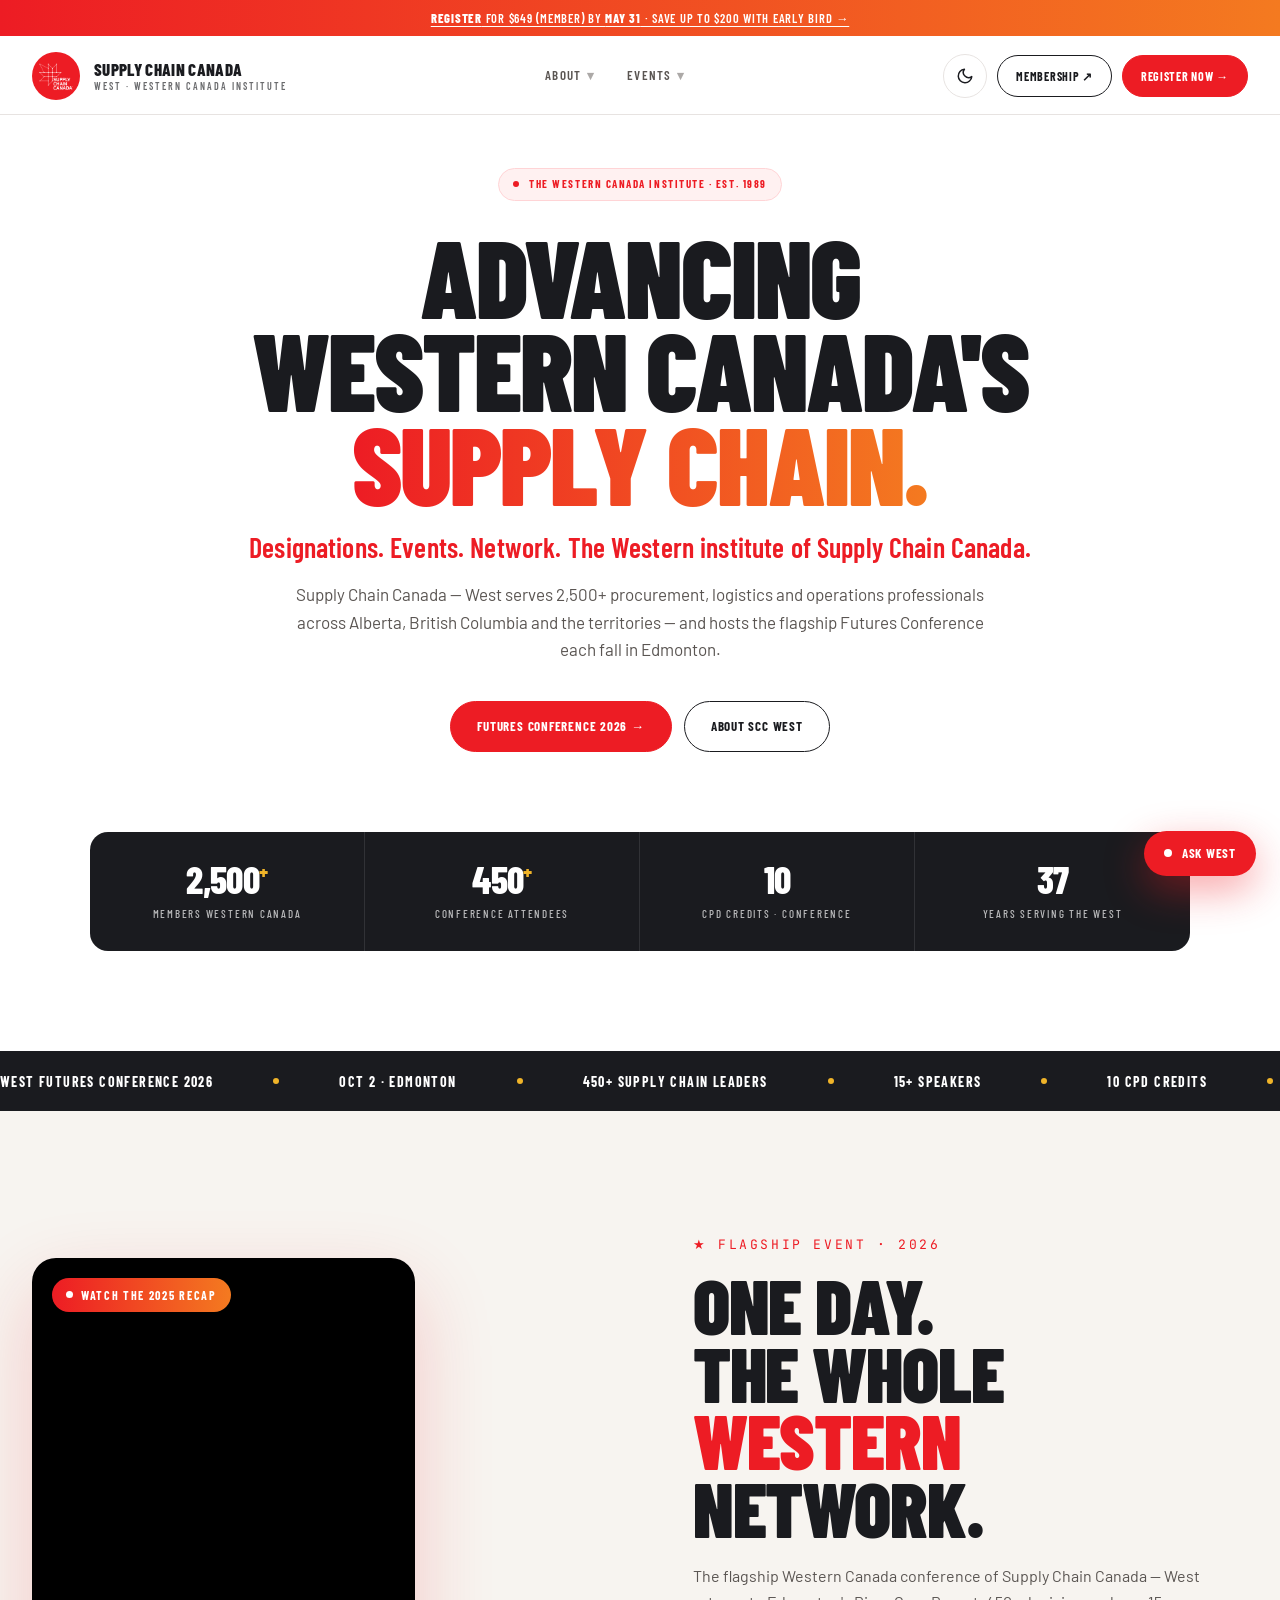
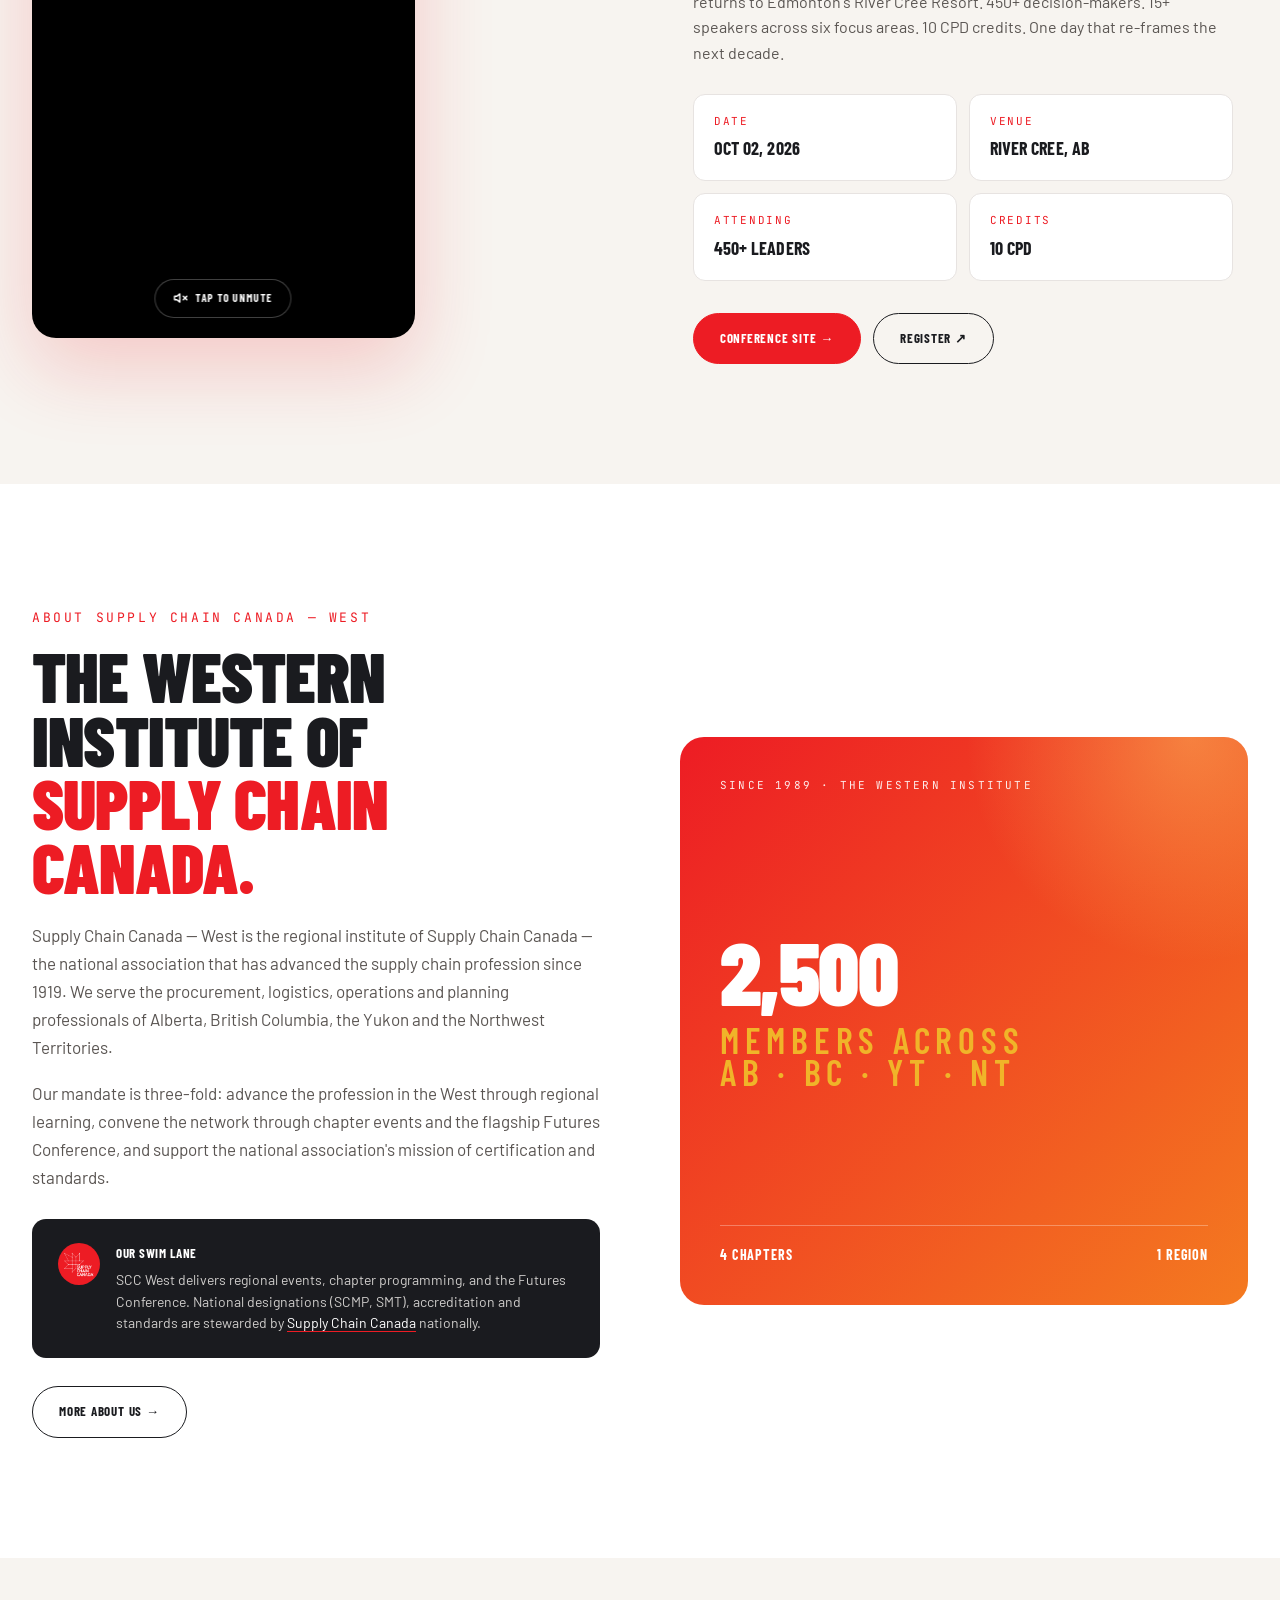
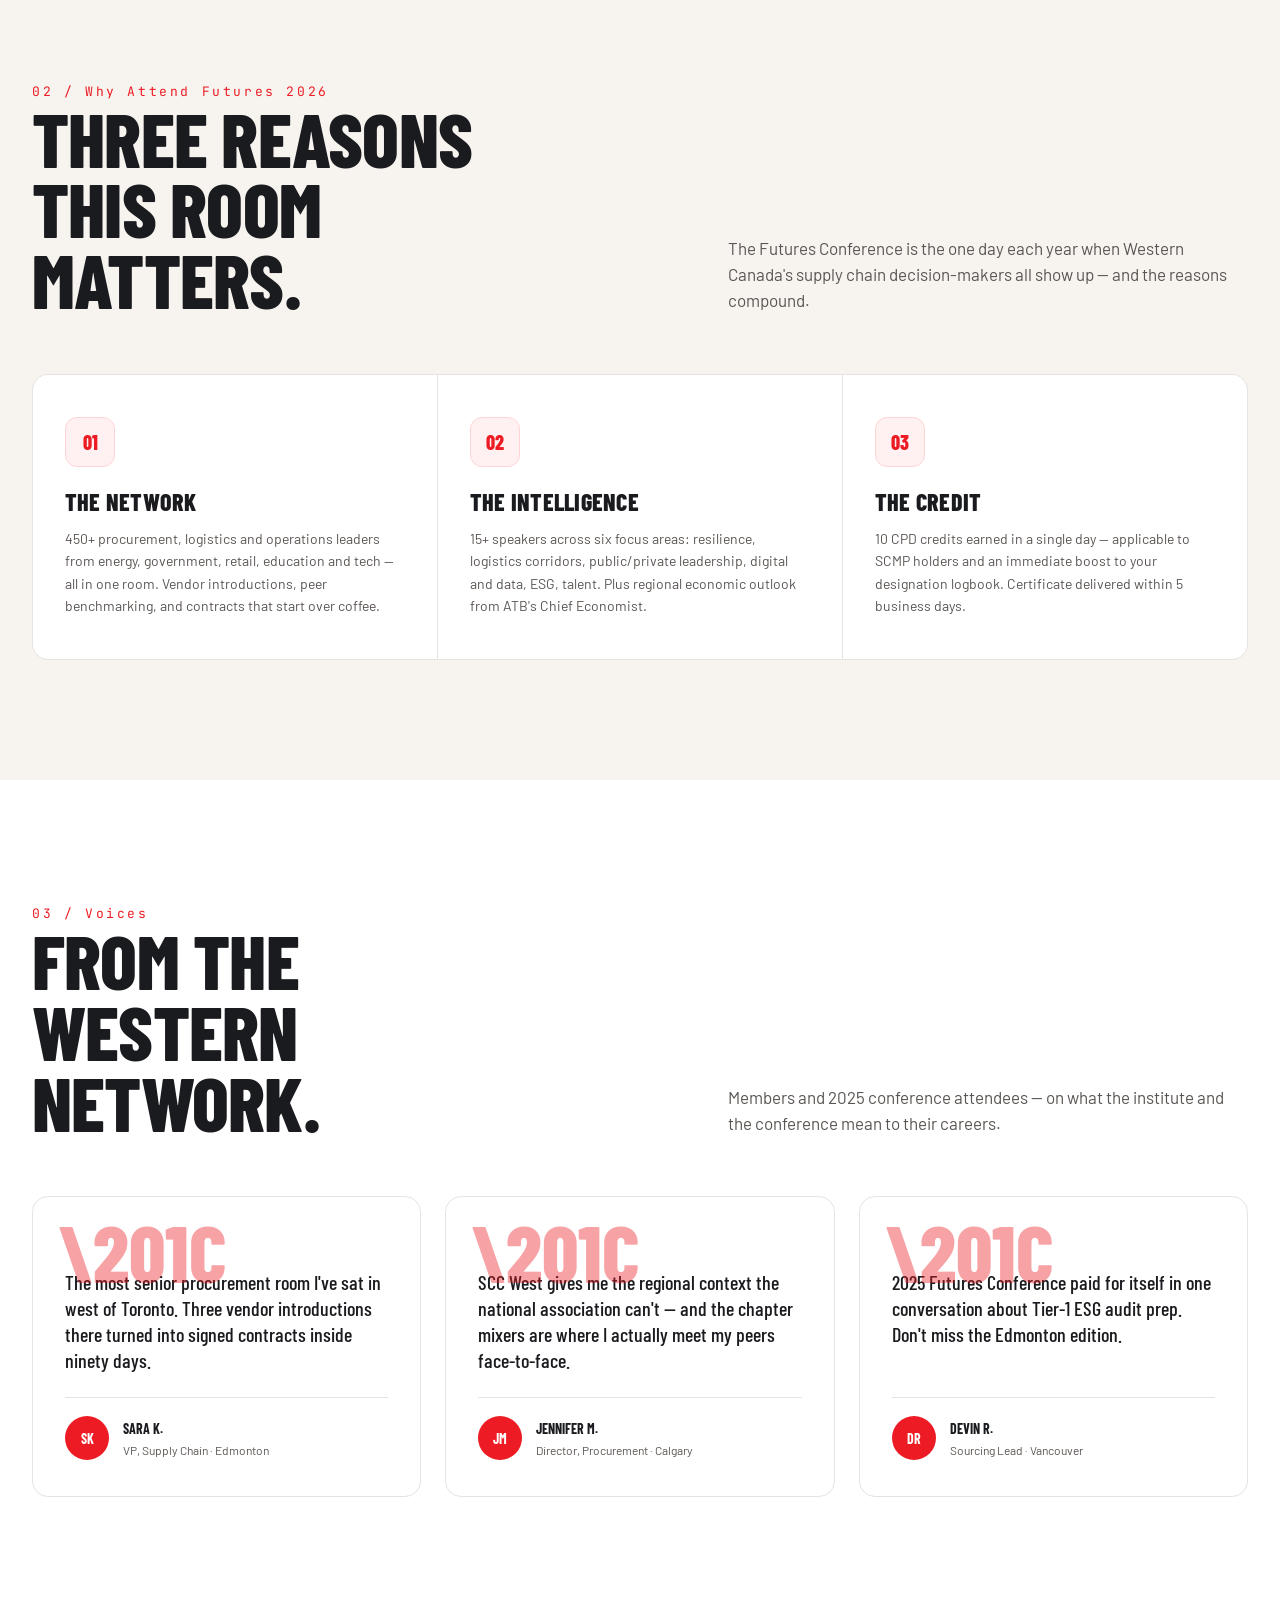
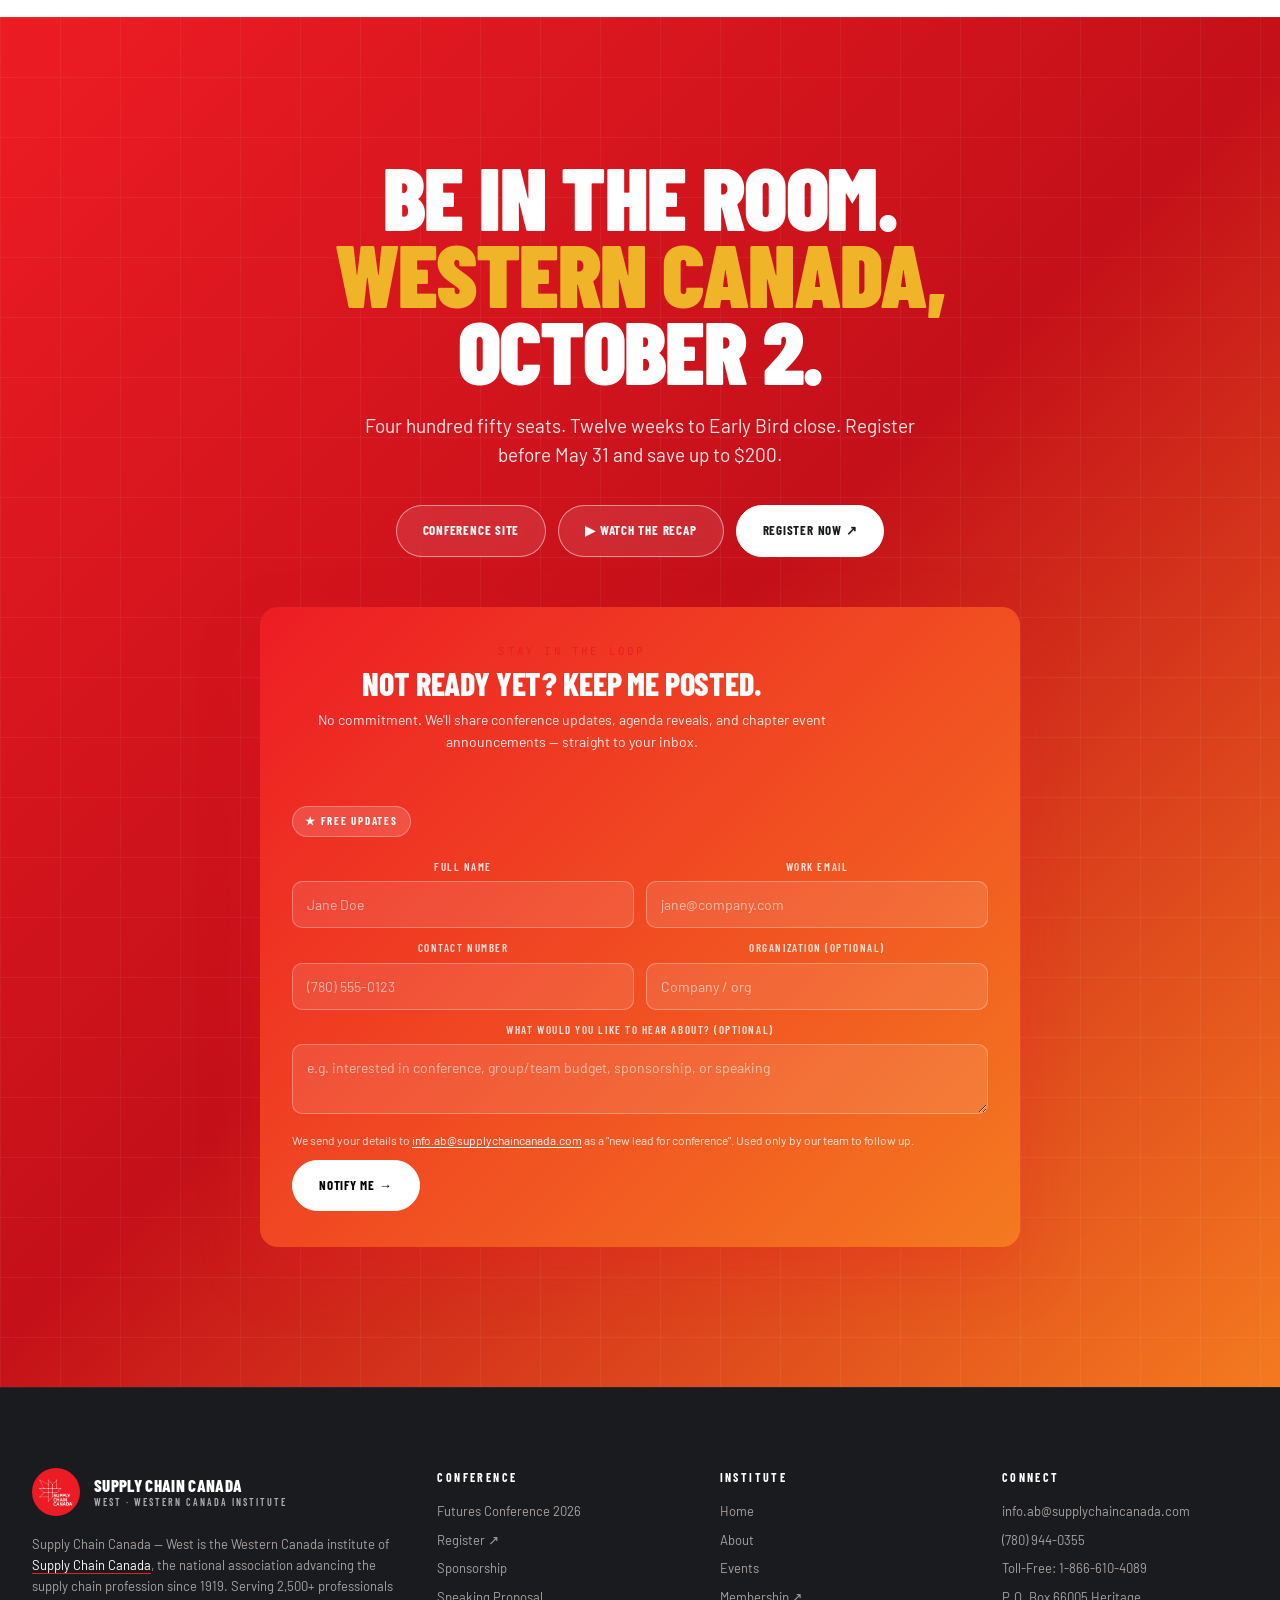
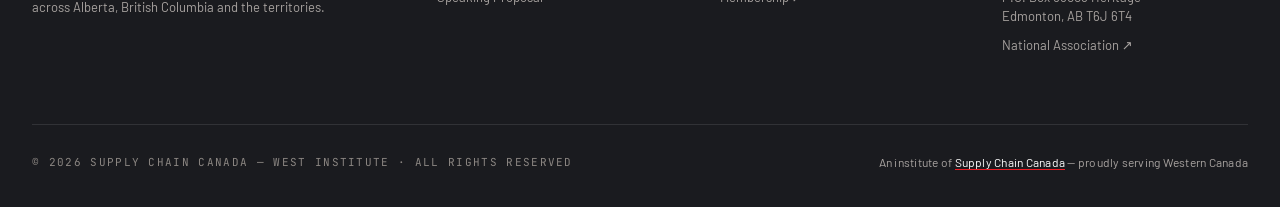
==== commit 54664cc0: "Apply UI/UX Pro Max: accessibility, reduced-motion, touch targets - prefers-reduced-motion: disable " ====
--- a/index.html
+++ b/index.html
@@ -2,53 +2,44 @@
 <html lang="en">
 <head>
 <meta charset="utf-8" />
-    <meta http-equiv="Cache-Control" content="no-cache, no-store, must-revalidate" />
-    <meta http-equiv="Pragma" content="no-cache" />
-    <meta http-equiv="Expires" content="0" />
 <meta name="viewport" content="width=device-width, initial-scale=1" />
-<title>Supply Chain Canada West | Edmonton, Alberta | SCC West</title>
-<meta name="description" content="Supply Chain Canada — West: Western Canada’s supply chain institute. 2,500+ members in AB & BC. Home of West Futures Conference 2026 — Oct 2, Edmonton." />
-<meta name="keywords" content="supply chain Edmonton, supply chain Alberta, supply chain Calgary, supply chain Canada West, procurement Alberta, logistics Edmonton, supply chain management Alberta, supply chain professionals Western Canada, supply chain conference Edmonton, West Futures Conference 2026, SCC West, Supply Chain Canada West, SCMP designation Alberta, supply chain professional development Alberta, procurement conference Alberta, logistics Western Canada" />
-<meta name="robots" content="index, follow" />
-<meta name="author" content="Supply Chain Canada — West" />
-<meta name="geo.region" content="CA-AB" />
-<meta name="geo.placename" content="Edmonton, Alberta, Canada" />
-<meta name="geo.position" content="53.5461;-113.4938" />
-<meta name="ICBM" content="53.5461, -113.4938" />
-<link rel="canonical" href="https://www.supplychainprograms.ca/" />
+<title>Supply Chain Canada — West · The Western Canada Institute</title>
+<meta name="description" content="Supply Chain Canada — West is the Western Canada institute of Supply Chain Canada. Home of the West Futures Conference 2026 — October 2 at River Cree Resort, Edmonton. 450+ leaders, 10 CPD credits." />
+<meta name="keywords" content="Supply Chain Canada West, supply chain Alberta, supply chain British Columbia, West Futures Conference 2026, procurement Western Canada" />
+<link rel="canonical" href="https://www.supplychainwest.ca/" />
 <meta property="og:type" content="website" />
-<meta property="og:url" content="https://www.supplychainprograms.ca/" />
-<meta property="og:title" content="Supply Chain Canada — West · Supply Chain Edmonton, Alberta & Western Canada" />
-<meta property="og:description" content="The Western Canada institute of Supply Chain Canada. Serving 2,500+ supply chain, procurement and logistics professionals across Alberta and BC. Home of West Futures Conference 2026 — Edmonton, October 2." />
-<meta property="og:image" content="https://www.supplychainprograms.ca/assets/og-card.png" />
+<meta property="og:url" content="https://www.supplychainwest.ca/" />
+<meta property="og:title" content="Supply Chain Canada — West · Advancing the supply chain profession across Western Canada" />
+<meta property="og:description" content="The Western Canada institute of Supply Chain Canada. Home of West Futures Conference 2026." />
+<meta property="og:image" content="assets/og-card.png" />
 <meta name="twitter:card" content="summary_large_image" />
-<meta name="twitter:title" content="Supply Chain Canada — West · Supply Chain Edmonton & Alberta" />
-<meta name="twitter:description" content="Western Canada's supply chain institute. 2,500+ members across AB & BC. Futures Conference 2026 — Edmonton, October 2." />
-<link rel="shortcut icon" href="favicon.ico" /><link rel="icon" type="image/png" sizes="64x64" href="assets/scc-west-logo.png" /><link rel="icon" type="image/svg+xml" href="assets/favicon.svg" /><link rel="apple-touch-icon" href="assets/scc-west-logo.png" />
+<link rel="icon" type="image/png" href="assets/scc-logo.png" />
 <link rel="manifest" href="manifest.webmanifest" />
 <link rel="preconnect" href="https://fonts.googleapis.com" />
 <link rel="preconnect" href="https://fonts.gstatic.com" crossorigin />
 <link href="https://fonts.googleapis.com/css2?family=Barlow+Condensed:wght@400;500;600;700;800;900&family=Barlow:wght@300;400;500;600;700&family=JetBrains+Mono:wght@400;500&display=swap" rel="stylesheet" />
-<link rel="stylesheet" href="assets/site.css?v=4" />
-<script>try{if(localStorage.getItem('scc-theme')==='dark')document.documentElement.classList.add('dark')}catch(e){}</script>
+<link rel="stylesheet" href="assets/site.css" />
 
 <script type="application/ld+json">
-[{"@context":"https://schema.org","@type":["Organization","LocalBusiness"],"@id":"https://www.supplychainprograms.ca/#org","name":"Supply Chain Canada — West","alternateName":["SCC West","Supply Chain Canada West","Supply Chain Canada Western Canada"],"url":"https://www.supplychainprograms.ca/","logo":"https://www.supplychainprograms.ca/assets/scc-west-logo.png","description":"Supply Chain Canada — West is the Western Canada institute of Supply Chain Canada. Serving 2,500+ supply chain, procurement and logistics professionals across Alberta and British Columbia.","address":{"@type":"PostalAddress","addressLocality":"Edmonton","addressRegion":"AB","postalCode":"T6J 6T4","addressCountry":"CA"},"geo":{"@type":"GeoCoordinates","latitude":53.5461,"longitude":-113.4938},"email":"info.ab@supplychaincanada.com","areaServed":[{"@type":"State","name":"Alberta"},{"@type":"State","name":"British Columbia"}],"memberOf":{"@type":"Organization","name":"Supply Chain Canada","url":"https://www.supplychaincanada.com/"},"sameAs":["https://www.linkedin.com/company/supply-chain-canada","https://www.supplychaincanada.com/","https://twitter.com/SCCanadaWest"],"hasOfferCatalog":{"@type":"OfferCatalog","name":"Supply Chain Canada West Membership","itemListElement":[{"@type":"Offer","name":"Alberta Regular Membership","price":"440","priceCurrency":"CAD"},{"@type":"Offer","name":"BC Regular Membership","price":"495","priceCurrency":"CAD"},{"@type":"Offer","name":"Student Membership","price":"50","priceCurrency":"CAD"}]}},{"@context":"https://schema.org","@type":"WebSite","url":"https://www.supplychainprograms.ca/","name":"Supply Chain Canada — West","description":"Western Canada’s supply chain institute. Events, membership and professional development for AB & BC.","potentialAction":{"@type":"SearchAction","target":{"@type":"EntryPoint","urlTemplate":"https://www.supplychainprograms.ca/?s={search_term_string}"},"query-input":"required name=search_term_string"}},{"@context":"https://schema.org","@type":"BreadcrumbList","itemListElement":[{"@type":"ListItem","position":1,"name":"Home","item":"https://www.supplychainprograms.ca/"}]},{"@context":"https://schema.org","@type":"FAQPage","mainEntity":[{"@type":"Question","name":"What is Supply Chain Canada West?","acceptedAnswer":{"@type":"Answer","text":"Supply Chain Canada — West is the Western Canada institute of Supply Chain Canada, a national non-profit association. Based in Edmonton, Alberta, it serves 2,500+ supply chain, procurement and logistics professionals across Alberta and British Columbia."}},{"@type":"Question","name":"Where is Supply Chain Canada West located?","acceptedAnswer":{"@type":"Answer","text":"Supply Chain Canada West is based in Edmonton, Alberta, serving members across Alberta and British Columbia."}},{"@type":"Question","name":"How do I become a member of Supply Chain Canada West?","acceptedAnswer":{"@type":"Answer","text":"You can join Supply Chain Canada West online. Alberta membership is $440/year, British Columbia membership is $495/year, and student membership is $50/year. Visit supplychainprograms.ca to register."}},{"@type":"Question","name":"What events does Supply Chain Canada West host?","acceptedAnswer":{"@type":"Answer","text":"Supply Chain Canada West hosts the West Futures Conference (annual flagship event in Edmonton), chapter mixers, the Supply Chain Awards Gala, and member briefings across Alberta and BC. The 2026 West Futures Conference is October 2 at River Cree Resort, Edmonton."}},{"@type":"Question","name":"What certifications does Supply Chain Canada offer?","acceptedAnswer":{"@type":"Answer","text":"Supply Chain Canada offers the SCMP (Supply Chain Management Professional) designation, CPD credits through conferences and events, and professional development programs for procurement, logistics, and operations professionals."}}]},{"@context":"https://schema.org","@type":"WebPage","name":"Supply Chain Canada West Home","url":"https://www.supplychainprograms.ca/","speakable":{"@type":"SpeakableSpecification","cssSelector":["h1",".hero-sub","meta[name=description]"]},"breadcrumb":{"@type":"BreadcrumbList","itemListElement":[{"@type":"ListItem","position":1,"name":"Home","item":"https://www.supplychainprograms.ca/"}]}}]
+{"@context":"https://schema.org","@graph":[
+  {"@type":"Organization","@id":"https://www.supplychainwest.ca/#org","name":"Supply Chain Canada — West","alternateName":"SCC West","url":"https://www.supplychainwest.ca/","logo":"https://www.supplychainwest.ca/assets/scc-logo.png","email":"info.ab@supplychaincanada.com","description":"The Western Canada institute of Supply Chain Canada, advancing the supply chain profession across Alberta, British Columbia and the territories.","parentOrganization":{"@type":"Organization","name":"Supply Chain Canada","url":"https://www.supplychaincanada.com"},"address":{"@type":"PostalAddress","streetAddress":"115-17420 Stony Plain Rd NW","addressLocality":"Edmonton","addressRegion":"AB","addressCountry":"CA"},"areaServed":["Alberta","British Columbia","Yukon","Northwest Territories"]},
+  {"@type":"WebSite","url":"https://www.supplychainwest.ca/","name":"Supply Chain Canada — West","publisher":{"@id":"https://www.supplychainwest.ca/#org"}}
+]}
 </script>
 
 <style>
   /* HERO (white) */
-  .hero{position:relative;padding:calc(var(--topbar-h,38px) + 110px) 0 100px;overflow:hidden;background:var(--white);text-align:left}
+  .hero{position:relative;padding:60px 0 100px;overflow:hidden;background:var(--white);text-align:center}
   .hero-eyebrow{display:inline-flex;align-items:center;gap:10px;background:#FFF1F1;color:var(--red);border:1px solid #FFD4D6;padding:7px 14px;border-radius:999px;font-family:var(--display);font-weight:700;text-transform:uppercase;font-size:11px;letter-spacing:.14em;margin-bottom:28px}
   .hero-eyebrow .d{width:6px;height:6px;border-radius:50%;background:var(--red);animation:pulse 2s infinite}
   @keyframes pulse{0%{box-shadow:0 0 0 0 rgba(237,28,36,.5)}70%{box-shadow:0 0 0 8px rgba(237,28,36,0)}}
-  .hero h1{font-family:var(--display);font-weight:900;text-transform:uppercase;font-size:clamp(56px,8.5vw,148px);line-height:.86;letter-spacing:-.018em;max-width:1200px;margin:0 0;color:var(--ink)}
+  .hero h1{font-family:var(--display);font-weight:900;text-transform:uppercase;font-size:clamp(56px,8.5vw,148px);line-height:.86;letter-spacing:-.018em;max-width:1200px;margin:0 auto;color:var(--ink)}
   .hero h1 .grad{background:linear-gradient(90deg,#ED1C24 0%,#F47A20 100%);-webkit-background-clip:text;background-clip:text;color:transparent;display:inline-block}
-  .hero-sub{font-family:var(--display);font-weight:600;font-size:clamp(20px,2.2vw,28px);color:var(--red);margin:22px 0 0;letter-spacing:.005em;line-height:1.15}
-  .hero-sub2{font-size:17px;color:var(--muted);max-width:720px;margin:18px 0 0;line-height:1.6}
-  .hero-cta{margin:38px auto 0;display:flex;gap:12px;flex-wrap:wrap;justify-content:flex-start}
-
-  .hero-stats{margin-top:80px;display:grid;grid-template-columns:repeat(4,1fr);gap:0;background:var(--ink);border-radius:18px;overflow:hidden;max-width:1100px;margin-left:0;margin-right:0}
+  .hero-sub{font-family:var(--display);font-weight:600;font-size:clamp(20px,2.2vw,28px);color:var(--red);margin:22px auto 0;letter-spacing:.005em;line-height:1.15}
+  .hero-sub2{font-size:17px;color:var(--muted);max-width:720px;margin:18px auto 0;line-height:1.6}
+  .hero-cta{margin:38px auto 0;display:flex;gap:12px;flex-wrap:wrap;justify-content:center}
+
+  .hero-stats{margin-top:80px;display:grid;grid-template-columns:repeat(4,1fr);gap:0;background:var(--ink);border-radius:18px;overflow:hidden;max-width:1100px;margin-left:auto;margin-right:auto}
   .hero-stats > div{padding:28px 24px;border-right:1px solid rgba(255,255,255,.1)}
   .hero-stats > div:last-child{border-right:0}
   .hero-stats .v{font-family:var(--display);font-weight:800;font-size:38px;line-height:1;letter-spacing:-.015em;color:#fff}
@@ -90,8 +81,8 @@
   .about-left h2 .red{color:var(--red)}
   .about-left p{color:var(--muted);line-height:1.65;font-size:17px;margin-bottom:18px}
   .about-left .swimlane{background:var(--ink);color:#fff;padding:24px 26px;border-radius:14px;margin-top:28px;display:flex;gap:16px;align-items:flex-start}
-  .about-left .swimlane .mark{width:42px;height:42px;border-radius:50%;background:transparent;display:grid;place-items:center;flex-shrink:0;padding:6px}
-  .about-left .swimlane .mark img{width:100%;}
+  .about-left .swimlane .mark{width:42px;height:42px;border-radius:50%;background:var(--red);display:grid;place-items:center;flex-shrink:0;padding:6px}
+  .about-left .swimlane .mark img{width:100%;filter:brightness(0) invert(1)}
   .about-left .swimlane .tx{font-size:14px;line-height:1.55;color:#cfcdcb}
   .about-left .swimlane .tx strong{color:#fff;display:block;margin-bottom:6px;font-family:var(--display);text-transform:uppercase;letter-spacing:.04em;font-size:13px}
   .about-right{position:relative;aspect-ratio:1/1;background:linear-gradient(135deg,#ED1C24 0%,#F47A20 100%);border-radius:24px;overflow:hidden;padding:40px;display:flex;flex-direction:column;justify-content:space-between;color:#fff}
@@ -117,44 +108,15 @@
 
   /* TESTIMONIALS */
   .testi{background:var(--white);padding:120px 0}
-  .t-grid{display:flex;gap:24px;overflow-x:auto;padding-bottom:12px;-webkit-overflow-scrolling:touch;scrollbar-width:none}
-  .t-grid::-webkit-scrollbar{display:none}
-  .t-card{background:#fff;border:1px solid var(--line);border-radius:16px;padding:36px 32px;flex:0 0 340px;display:flex;flex-direction:column}
-  .t-card .q{font-family:var(--display);font-weight:500;font-size:20px;line-height:1.3;margin:0 0 24px;color:var(--ink);letter-spacing:0;text-transform:none;flex:1}
+  .t-grid{display:grid;grid-template-columns:repeat(3,1fr);gap:24px}
+  .t-card{background:#fff;border:1px solid var(--line);border-radius:16px;padding:36px 32px;position:relative;display:flex;flex-direction:column}
+  .t-card::before{content:"\\201C";font-family:var(--display);font-weight:800;color:var(--red);font-size:80px;line-height:1;position:absolute;top:14px;left:24px;opacity:.4}
+  .t-card .q{font-family:var(--display);font-weight:500;font-size:20px;line-height:1.3;margin:36px 0 24px;color:var(--ink);letter-spacing:0;text-transform:none;flex:1}
   .t-card .who{display:flex;align-items:center;gap:14px;border-top:1px solid var(--line);padding-top:18px}
   .t-card .who .av{width:44px;height:44px;border-radius:50%;background:var(--red);display:grid;place-items:center;font-family:var(--display);font-weight:700;color:#fff;font-size:14px}
   .t-card .who .nm{font-family:var(--display);font-weight:700;text-transform:uppercase;font-size:14px;color:var(--ink)}
   .t-card .who .rl{font-size:12px;color:var(--muted);margin-top:2px}
-  @media (max-width:980px){.t-card{flex:0 0 300px}}
-  @media (max-width:520px){.t-card{flex:0 0 270px}}
-
-  /* SPONSOR LOGO CAROUSEL */
-  /* SPONSOR LOGO CAROUSEL — primary, full colour, prominent */
-  .logo-carousel{background:var(--soft);padding:64px 0;border-top:1px solid var(--line);border-bottom:1px solid var(--line)}
-  .lc-head{text-align:center;margin-bottom:40px}
-  .lc-lbl{font-family:var(--display);font-weight:700;font-size:16px;color:var(--ink);letter-spacing:.04em;text-transform:uppercase}
-  .lc-track-outer{overflow:hidden}
-  .lc-track{display:flex;gap:48px;align-items:center;width:max-content;animation:lcScroll 40s linear infinite}
-  .lc-track:hover{animation-play-state:paused}
-  .lc-logo{background:#fff;border-radius:12px;padding:18px 28px;display:flex;align-items:center;justify-content:center;border:1px solid var(--line);box-shadow:0 2px 8px rgba(10,11,12,.04)}
-  .lc-track img{height:88px;max-width:220px;object-fit:contain;display:block}
-  @keyframes lcScroll{from{transform:translateX(0)}to{transform:translateX(-50%)}}
-  /* PAST PARTNERS CAROUSEL — subdued, smaller, differentiated */
-  #pastPartnersCarousel{padding:44px 0}
-  #pastPartnersCarousel .lc-head{margin-bottom:24px}
-  #pastPartnersCarousel .lc-lbl{font-family:var(--mono);font-size:10px;color:var(--muted);letter-spacing:.22em;font-weight:400}
-  #pastPartnersCarousel .lc-logo{padding:10px 18px;box-shadow:none}
-  #pastPartnersCarousel .lc-track img{height:52px;max-width:150px}
-  /* Company Rep carousel — subdued, differentiated from paid sponsors */
-  .cr-carousel{background:var(--white);padding:36px 0;border-bottom:1px solid var(--line)}
-  .crc-head{text-align:center;margin-bottom:18px}
-  .crc-lbl{font-family:var(--mono);font-size:9.5px;color:var(--muted);letter-spacing:.2em;text-transform:uppercase;opacity:.7}
-  .crc-outer{overflow:hidden}
-  .crc-track{display:flex;gap:20px;align-items:center;width:max-content;animation:lcScroll 110s linear infinite}
-  .crc-track:hover{animation-play-state:paused}
-  .crc-logo{background:var(--soft);border-radius:8px;padding:7px 13px;display:flex;align-items:center;justify-content:center;border:1px solid var(--line);height:44px;min-width:80px}
-  .crc-logo img{height:26px;max-width:96px;object-fit:contain;filter:grayscale(100%);opacity:.45;transition:filter .3s,opacity .3s;display:block}
-  .crc-logo:hover img{filter:grayscale(0%);opacity:.8}
+  @media (max-width:980px){.t-grid{grid-template-columns:1fr}}
 
   /* FINAL CTA */
   .final{position:relative;padding:140px 0;text-align:center;overflow:hidden;background:linear-gradient(135deg,#ED1C24 0%,#C41019 50%,#F47A20 100%);color:#fff}
@@ -163,37 +125,6 @@
   .final h2{font-family:var(--display);font-weight:900;text-transform:uppercase;font-size:clamp(48px,7vw,116px);line-height:.86;letter-spacing:-.018em;color:#fff}
   .final h2 .gold{color:#F0B429}
   .final p{font-size:19px;color:rgba(255,255,255,.9);max-width:580px;margin:24px auto 36px;line-height:1.5}
-
-  /* ── TABLET (768px – 980px) ─────────────────────────────────── */
-  @media (max-width:768px){
-    .hero{padding:calc(var(--topbar-h,38px) + 80px) 0 70px}
-    .hero h1{font-size:clamp(44px,12vw,80px)}
-    .hero-stats{grid-template-columns:repeat(2,1fr);margin-top:48px}
-    .hero-stats > div:nth-child(2){border-right:0}
-    .hero-stats > div:nth-child(1),.hero-stats > div:nth-child(2){border-bottom:1px solid rgba(255,255,255,.1)}
-    .spot-grid{grid-template-columns:1fr}
-    .spot-video{aspect-ratio:16/9;max-height:340px}
-    .about-grid{grid-template-columns:1fr}
-    .why-grid{grid-template-columns:1fr}
-    .t-grid{grid-template-columns:1fr}
-    .section-head{flex-direction:column;align-items:flex-start;gap:16px}
-    .spotlight,.about-section,.why,.testi{padding:80px 0}
-  }
-  @media (max-width:520px){
-    .hero-cta{flex-direction:column;align-items:stretch}
-    .hero-cta .pill-btn{justify-content:center;text-align:center}
-    .hero-sub2{font-size:15px}
-    .hero-stats .v{font-size:30px}
-    .spotlight,.about-section,.why,.testi{padding:60px 0}
-  }
-
-  /* ── DARK MODE: hero-stats stays dark ──────────────────────── */
-  html.dark .hero-stats > div:nth-child(1),
-  html.dark .hero-stats > div:nth-child(2){
-    border-bottom-color:rgba(255,255,255,.08)
-  }
-  /* spot-facts cards & why-cards already handled in site.css    */
-  /* .about-right gradient is hardcoded so it stays red/orange   */
 </style>
     <!-- Vercel Web Analytics -->
     <script defer src="/_vercel/insights/script.js"></script>
@@ -203,28 +134,29 @@
 <body>
 
 <header class="hero" id="top">
-  <div class="wrap">
-    <span class="hero-eyebrow"><span class="d"></span>The Western Canada Institute of Supply Chain Canada</span>
+<a id="main-content" tabindex="-1" style="position:absolute;top:0;left:0;width:0;height:0;overflow:hidden" aria-hidden="true"></a>
+  <div class="wrap">
+    <span class="hero-eyebrow"><span class="d"></span>The Western Canada Institute · Est. 1989</span>
     <h1>Advancing<br/>Western Canada's<br/><span class="grad">supply chain.</span></h1>
     <div class="hero-sub">Designations. Events. Network. The Western institute of Supply Chain Canada.</div>
-    <p class="hero-sub2">Supply Chain Canada — West serves 2,500+ procurement, logistics and operations professionals across Alberta and British Columbia — and hosts the flagship Futures Conference each fall in Edmonton.</p>
+    <p class="hero-sub2">Supply Chain Canada — West serves 2,500+ procurement, logistics and operations professionals across Alberta, British Columbia and the territories — and hosts the flagship Futures Conference each fall in Edmonton.</p>
     <div class="hero-cta">
       <a href="events/futures-conference-2026.html" class="pill-btn solid">Futures Conference 2026 →</a>
       <a href="about.html" class="pill-btn ghost">About SCC West</a>
     </div>
     <div class="hero-stats">
       <div><div class="v">2,500<sup>+</sup></div><div class="l">Members Western Canada</div></div>
-      <div><div class="v">300<sup>+</sup></div><div class="l">Practitioners &amp; Executives</div></div>
+      <div><div class="v">450<sup>+</sup></div><div class="l">Conference Attendees</div></div>
       <div><div class="v">10</div><div class="l">CPD Credits · Conference</div></div>
-      <div><div class="v">3</div><div class="l">Chapters · AB &amp; BC</div></div>
+      <div><div class="v">37</div><div class="l">Years Serving the West</div></div>
     </div>
   </div>
 </header>
 
 <div class="marquee">
   <div class="marquee-track">
-    <span>West Futures Conference 2026 <i class="dot"></i> Oct 2 · Edmonton <i class="dot"></i> 300+ Practitioners &amp; Executives <i class="dot"></i> 15+ Speakers <i class="dot"></i> 10 CPD Credits <i class="dot"></i></span>
-    <span>West Futures Conference 2026 <i class="dot"></i> Oct 2 · Edmonton <i class="dot"></i> 300+ Practitioners &amp; Executives <i class="dot"></i> 15+ Speakers <i class="dot"></i> 10 CPD Credits <i class="dot"></i></span>
+    <span>West Futures Conference 2026 <i class="dot"></i> Oct 2 · Edmonton <i class="dot"></i> 450+ Supply Chain Leaders <i class="dot"></i> 15+ Speakers <i class="dot"></i> 10 CPD Credits <i class="dot"></i> Premier Sponsor: AMCC <i class="dot"></i> Early Bird ends May 31 <i class="dot"></i></span>
+    <span>West Futures Conference 2026 <i class="dot"></i> Oct 2 · Edmonton <i class="dot"></i> 450+ Supply Chain Leaders <i class="dot"></i> 15+ Speakers <i class="dot"></i> 10 CPD Credits <i class="dot"></i> Premier Sponsor: AMCC <i class="dot"></i> Early Bird ends May 31 <i class="dot"></i></span>
   </div>
 </div>
 
@@ -233,7 +165,7 @@
   <div class="wrap">
     <div class="spot-grid reveal">
       <div class="spot-video" id="spotVideo">
-        <video id="lvid" autoplay muted loop playsinline preload="auto">
+        <video id="lvid" autoplay muted loop playsinline preload="metadata">
           <source src="https://sc1.cwasylishen.workers.dev/video/conference-recap.mp4" type="video/mp4" />
         </video>
         <div class="ribbon">Watch the 2025 Recap</div>
@@ -245,16 +177,16 @@
       <div class="spot-text">
         <span class="lbl">★ Flagship Event · 2026</span>
         <h2>One day.<br/>The whole<br/><span class="red">Western</span><br/>network.</h2>
-        <p>The flagship Western Canada conference of Supply Chain Canada — West returns to Edmonton's River Cree Resort. 300+ practitioners and executives. 15+ speakers across six focus areas. 10 CPD credits. One day that re-frames the next decade.</p>
+        <p>The flagship Western Canada conference of Supply Chain Canada — West returns to Edmonton's River Cree Resort. 450+ decision-makers. 15+ speakers across six focus areas. 10 CPD credits. One day that re-frames the next decade.</p>
         <div class="spot-facts">
           <div><div class="k">Date</div><div class="v">Oct 02, 2026</div></div>
           <div><div class="k">Venue</div><div class="v">River Cree, AB</div></div>
-          <div><div class="k">Attending</div><div class="v">300+ Leaders</div></div>
+          <div><div class="k">Attending</div><div class="v">450+ Leaders</div></div>
           <div><div class="k">Credits</div><div class="v">10 CPD</div></div>
         </div>
         <div class="hero-cta" style="justify-content:flex-start;margin-top:0">
           <a href="events/futures-conference-2026.html" class="pill-btn solid">Conference Site →</a>
-          <a href="https://abportal.supplychaincanada.com/mpower/event/loadevent.action?e=1710&request_locale=en#home" target="_blank" rel="noopener noreferrer" class="pill-btn ghost">Register ↗</a>
+          <a href="https://abportal.supplychaincanada.com/mpower/event/loadevent.action?e=1710&request_locale=en#home" target="_blank" rel="noopener" class="pill-btn ghost">Register ↗</a>
         </div>
       </div>
     </div>
@@ -268,22 +200,23 @@
       <div class="about-left">
         <span class="lbl">About Supply Chain Canada — West</span>
         <h2>The Western<br/>institute of<br/><span class="red">Supply Chain<br/>Canada.</span></h2>
-        <p>Supply Chain Canada — West is the regional institute of Supply Chain Canada — the national association that has advanced the supply chain profession since 1919. We serve the procurement, logistics, operations and planning professionals of Alberta and British Columbia.</p>
+        <p>Supply Chain Canada — West is the regional institute of Supply Chain Canada — the national association that has advanced the supply chain profession since 1919. We serve the procurement, logistics, operations and planning professionals of Alberta, British Columbia, the Yukon and the Northwest Territories.</p>
         <p>Our mandate is three-fold: advance the profession in the West through regional learning, convene the network through chapter events and the flagship Futures Conference, and support the national association's mission of certification and standards.</p>
         <div class="swimlane">
-          <div class="mark"><img loading="lazy" src="assets/scc-west-logo.png" alt="Supply Chain Canada West logo" /></div>
+          <div class="mark"><img src="assets/scc-logo.png" alt="" /></div>
           <div class="tx">
             <strong>Our Swim Lane</strong>
-            SCC West delivers regional events, chapter programming, the Futures Conference, and <span style="color:#F0B429;font-weight:600">Supply Chain Week BC</span>. National designations (SCMP, SMT), accreditation and standards are stewarded by <a href="https://www.supplychaincanada.com" target="_blank" rel="noopener noreferrer" style="color:#fff;border-bottom:1px solid var(--red)">Supply Chain Canada</a> nationally.
+            SCC West delivers regional events, chapter programming, and the Futures Conference. National designations (SCMP, SMT), accreditation and standards are stewarded by <a href="https://www.supplychaincanada.com" target="_blank" rel="noopener" style="color:#fff;border-bottom:1px solid var(--red)">Supply Chain Canada</a> nationally.
           </div>
         </div>
+        <div style="margin-top:28px"><a href="about.html" class="pill-btn ghost">More About Us →</a></div>
       </div>
       <div class="about-right">
-        <div class="top">The Western Institute of Supply Chain Canada</div>
+        <div class="top">Since 1989 · The Western Institute</div>
         <div>
-          <div class="big">2,500<span class="y">Members across<br/>AB · BC</span></div>
-        </div>
-        <div class="footer"><span>3 Chapters</span><span>1 Region</span></div>
+          <div class="big">2,500<span class="y">Members across<br/>AB · BC · YT · NT</span></div>
+        </div>
+        <div class="footer"><span>4 Chapters</span><span>1 Region</span></div>
       </div>
     </div>
   </div>
@@ -303,7 +236,7 @@
       <div class="why-card">
         <div class="ic">01</div>
         <h3>The Network</h3>
-        <p>300+ procurement, logistics and operations leaders from energy, government, retail, education and tech — all in one room. Vendor introductions, peer benchmarking, and contracts that start over coffee.</p>
+        <p>450+ procurement, logistics and operations leaders from energy, government, retail, education and tech — all in one room. Vendor introductions, peer benchmarking, and contracts that start over coffee.</p>
       </div>
       <div class="why-card">
         <div class="ic">02</div>
@@ -329,7 +262,7 @@
       </div>
       <p class="lead">Members and 2025 conference attendees — on what the institute and the conference mean to their careers.</p>
     </div>
-    <div class="t-grid reveal" id="tGrid">
+    <div class="t-grid reveal">
       <div class="t-card">
         <p class="q">The most senior procurement room I've sat in west of Toronto. Three vendor introductions there turned into signed contracts inside ninety days.</p>
         <div class="who"><div class="av">SK</div><div><div class="nm">Sara K.</div><div class="rl">VP, Supply Chain · Edmonton</div></div></div>
@@ -342,54 +275,7 @@
         <p class="q">2025 Futures Conference paid for itself in one conversation about Tier-1 ESG audit prep. Don't miss the Edmonton edition.</p>
         <div class="who"><div class="av">DR</div><div><div class="nm">Devin R.</div><div class="rl">Sourcing Lead · Vancouver</div></div></div>
       </div>
-      <div class="t-card">
-        <p class="q">The ATB Economic Outlook session alone was worth the registration. We adjusted our Q4 procurement strategy based on what we heard that morning.</p>
-        <div class="who"><div class="av">MT</div><div><div class="nm">Michelle T.</div><div class="rl">Procurement Manager · Calgary</div></div></div>
-      </div>
-      <div class="t-card">
-        <p class="q">I've attended supply chain events across the country — the Futures Conference has the best mix of senior executives and working practitioners I've seen anywhere.</p>
-        <div class="who"><div class="av">RA</div><div><div class="nm">Ryan A.</div><div class="rl">Logistics Director · Edmonton</div></div></div>
-      </div>
-      <div class="t-card">
-        <p class="q">Our company renewed our chapter sponsorship after the first conference. The ROI on relationship-building is unmatched for our Western Canada business development.</p>
-        <div class="who"><div class="av">CL</div><div><div class="nm">Christine L.</div><div class="rl">VP Business Development · Vancouver</div></div></div>
-      </div>
-      <div class="t-card">
-        <p class="q">10 CPD credits in a single day is exceptional. I recommend the Futures Conference to every SCMP candidate on my team — they come back energised.</p>
-        <div class="who"><div class="av">PW</div><div><div class="nm">Patrick W.</div><div class="rl">Supply Chain Director · BC</div></div></div>
-      </div>
-    </div>
-  </div>
-</section>
-
-<!-- SPONSOR LOGO CAROUSEL -->
-<section class="logo-carousel" id="sponsorCarousel">
-  <div class="wrap lc-head reveal">
-    <p style="font-family:var(--mono);font-size:11px;color:var(--red);letter-spacing:.22em;text-transform:uppercase;margin:0 0 10px">2026 Conference</p>
-    <span class="lc-lbl">Thank You to Our West Futures Sponsors</span>
-  </div>
-  <div class="lc-track-outer">
-    <div class="lc-track" id="sponsorTrack"></div>
-  </div>
-</section>
-
-<!-- PAST PARTNERS CAROUSEL -->
-<section class="logo-carousel" id="pastPartnersCarousel" style="background:var(--white);border-top:1px solid var(--line)">
-  <div class="wrap lc-head reveal">
-    <span class="lc-lbl">Organizations we have partnered with</span>
-  </div>
-  <div class="lc-track-outer">
-    <div class="lc-track" id="pastPartnersTrack"></div>
-  </div>
-</section>
-
-<!-- ATTENDEES CAROUSEL -->
-<section class="cr-carousel" id="attendeesCarousel">
-  <div class="crc-head">
-    <span class="crc-lbl">Where our conference attendees come from</span>
-  </div>
-  <div class="crc-outer">
-    <div class="crc-track" id="attendeesCarouselTrack"></div>
+    </div>
   </div>
 </section>
 
@@ -397,11 +283,11 @@
 <section class="final">
   <div class="wrap">
     <h2>Be in the room.<br/><span class="gold">Western Canada,</span><br/>October 2.</h2>
-    <p>October 2, 2026 · River Cree Resort · Edmonton</p>
+    <p>Four hundred fifty seats. Twelve weeks to Early Bird close. Register before May 31 and save up to $200.</p>
     <div class="hero-cta" style="margin-top:0;justify-content:center">
       <a href="events/futures-conference-2026.html" class="pill-btn ghost-light">Conference Site</a>
       <a href="events/futures-conference-2026.html#recap" class="pill-btn ghost-light">▶ Watch the Recap</a>
-      <a href="https://abportal.supplychaincanada.com/mpower/event/loadevent.action?e=1710&request_locale=en#home" target="_blank" rel="noopener noreferrer" class="pill-btn solid-light">Register now ↗</a>
+      <a href="https://abportal.supplychaincanada.com/mpower/event/loadevent.action?e=1710&request_locale=en#home" target="_blank" rel="noopener" class="pill-btn solid-light">Register now ↗</a>
     </div>
     <div style="max-width:760px;margin:50px auto 0">
       <div data-scc-lead data-variant="cta"
@@ -412,116 +298,11 @@
   </div>
 </section>
 
-<script src="assets/site-chrome.js?v=2"></script>
-<script src="assets/convince-bot.js?v=2" defer></script>
-<script src="assets/lead-form.js?v=2" defer></script>
+<script src="assets/site-chrome.js"></script>
+<script src="assets/convince-bot.js" defer></script>
+<script src="assets/lead-form.js" defer></script>
 <script>
 SCCWest.mountChrome({active:'Home'});
-
-/* ===== Testimonials auto-scroll ===== */
-(function(){
-  const grid = document.getElementById('tGrid');
-  if(!grid) return;
-  Array.from(grid.children).forEach(c => grid.appendChild(c.cloneNode(true)));
-  let active = true;
-  let half = 0;
-  function step(){
-    if(!half && grid.scrollWidth > grid.clientWidth) half = grid.scrollWidth / 2;
-    if(active && half){
-      grid.scrollLeft += 0.6;
-      if(grid.scrollLeft >= half) grid.scrollLeft -= half;
-    }
-    requestAnimationFrame(step);
-  }
-  requestAnimationFrame(step);
-  grid.addEventListener('mouseenter', ()=>{ active = false; });
-  grid.addEventListener('mouseleave', ()=>{ active = true; });
-  grid.addEventListener('touchstart', ()=>{ active = false; }, {passive:true});
-  grid.addEventListener('touchend', ()=>{ setTimeout(()=>{ active = true; }, 2500); }, {passive:true});
-})();
-
-/* ===== Sponsor logo carousel ===== */
-(function(){
-  const track = document.getElementById('sponsorTrack');
-  const section = document.getElementById('sponsorCarousel');
-  if(!track || !section) return;
-  Promise.all([
-    fetch('assets/sponsors/manifest.json?v=' + Date.now()).then(r => r.json()),
-    fetch('assets/sponsors/links.json?v=' + Date.now()).then(r => r.json()).catch(() => ({}))
-  ]).then(([data, links]) => {
-      const logos = (data.logos || []).filter(f => /\.(png|jpg|jpeg|webp|svg)$/i.test(f));
-      if(!logos.length){ section.style.display = 'none'; return; }
-      const render = () => logos.forEach(f => {
-        const href = links[f];
-        const wrap = document.createElement('div');
-        wrap.className = 'lc-logo';
-        const img = document.createElement('img');
-        img.src = 'assets/sponsors/' + encodeURIComponent(f);
-        img.alt = f.replace(/\.[^.]+$/, '').replace(/[-_]/g, ' ');
-        img.loading = 'lazy';
-        if(href && href !== '#'){
-          const a = document.createElement('a');
-          a.href = href; a.target = '_blank'; a.rel = 'noopener';
-          a.style.display = 'flex'; a.style.alignItems = 'center';
-          a.appendChild(img); wrap.appendChild(a);
-        } else {
-          wrap.appendChild(img);
-        }
-        track.appendChild(wrap);
-      });
-      render(); render();
-    })
-    .catch(() => { section.style.display = 'none'; });
-})();
-
-/* ===== Past Partners carousel ===== */
-(function(){
-  const track = document.getElementById('pastPartnersTrack');
-  const section = document.getElementById('pastPartnersCarousel');
-  if(!track || !section) return;
-  fetch('assets/past-partners/manifest.json?v=' + Date.now())
-    .then(r => r.json())
-    .then(data => {
-      const logos = (data.logos || []).filter(f => /\.(png|jpg|jpeg|webp|svg|jfif)$/i.test(f));
-      if(!logos.length){ section.style.display = 'none'; return; }
-      const render = () => logos.forEach(f => {
-        const wrap = document.createElement('div');
-        wrap.className = 'lc-logo';
-        const img = document.createElement('img');
-        img.src = 'assets/past-partners/' + encodeURIComponent(f);
-        img.alt = f.replace(/\.[^.]+$/, '').replace(/[-_]/g, ' ');
-        img.loading = 'lazy';
-        wrap.appendChild(img);
-        track.appendChild(wrap);
-      });
-      render(); render();
-    })
-    .catch(() => { section.style.display = 'none'; });
-})();
-
-/* ===== Attendees carousel ===== */
-(function(){
-  const track = document.getElementById('attendeesCarouselTrack');
-  if(!track) return;
-  const companies = [
-    'Suncor Energy','Canadian Natural Resources','Cenovus Energy','TC Energy','Enbridge',
-    'Shell Canada','Imperial Oil','ConocoPhillips Canada','Nutrien','Pembina Pipeline',
-    'Syncrude Canada','Halliburton','SLB (Schlumberger)','Fluor Canada','Worley',
-    'Capital Power','Parkland Corporation','MEG Energy','NOVA Chemicals','Precision Drilling',
-    'Government of Alberta','Alberta Health Services','Department of National Defence',
-    'EPCOR','TransAlta','ATCO Group','City of Calgary','ATB Financial','RBC Royal Bank',
-    'Export Development Canada','Deloitte Canada','PCL Construction','Finning International',
-    'Stantec','AtkinsRéalis','TELUS','Accenture','Amazon','Canadian Pacific Railway',
-    'WestJet','Canada Post','University of Alberta','NAIT','SAIT','Walmart Canada'
-  ];
-  const render = () => companies.forEach(name => {
-    const chip = document.createElement('span');
-    chip.style.cssText = 'background:var(--soft);border:1px solid var(--line);border-radius:8px;padding:7px 14px;font-family:var(--display);font-weight:700;text-transform:uppercase;font-size:11px;letter-spacing:.06em;color:var(--ink);white-space:nowrap;display:inline-flex;align-items:center;gap:6px;';
-    chip.innerHTML = '<span style="width:5px;height:5px;border-radius:50%;background:var(--red);display:inline-block;flex-shrink:0"></span>' + name;
-    track.appendChild(chip);
-  });
-  render(); render();
-})();
 
 /* Video autoplay muted, tap to unmute */
 const lvid = document.getElementById('lvid');
--- a/assets/site.css
+++ b/assets/site.css
@@ -1,4 +1,4 @@
-/* SCC West — shared site styles */
+/* SCC West — shared site styles. LIGHT THEME default. */
 :root{
   --red:#ED1C24;
   --red-deep:#C41019;
@@ -15,23 +15,27 @@
   --display:'Barlow Condensed','Helvetica Neue',Helvetica,Arial,sans-serif;
   --body:'Barlow','Inter',system-ui,sans-serif;
   --mono:'JetBrains Mono',ui-monospace,monospace;
-  /* Set by JS after measuring the topbar */
-  --topbar-h:38px;
 }
 *{box-sizing:border-box;margin:0;padding:0}
 html,body{background:var(--white);color:var(--ink);font-family:var(--body);font-weight:400;line-height:1.5;-webkit-font-smoothing:antialiased;transition:background .3s,color .3s}
-
 html.dark{
-  --white:#0B0B0E;
-  --soft:#15161A;
-  --paper:#1A1B1F;
-  --ink:#FAF8F4;
-  --muted:#A8A3A0;
-  --grey:#6E6864;
+  --white:#0B0B0E; --soft:#15161A; --paper:#1A1B1F;
+  --ink:#FAF8F4; --muted:#A8A3A0; --grey:#6E6864;
   --line:#2A2C30;
 }
 html.dark body{background:#0B0B0E;color:#FAF8F4}
-
+html.dark .nav{background:rgba(11,11,14,.78);border-bottom-color:rgba(255,255,255,.07)}
+html.dark .nav.scrolled{background:rgba(11,11,14,.96)}
+html.dark .brand{color:#fff}
+html.dark .nav-links > .item > a{color:#cfcdcb}
+html.dark .nav-links > .item > a:hover{color:#fff;background:rgba(255,255,255,.06)}
+html.dark .dropdown{background:#15161A;border-color:rgba(255,255,255,.1)}
+html.dark .dropdown a:hover{background:#1c1d20}
+html.dark .dropdown a .lab{color:#fff}
+html.dark .mobile-cta-bar{background:#15161A;border-top-color:rgba(255,255,255,.08)}
+html.dark .mobile-cta-bar .timer .v{color:#fff}
+html.dark .mobile-drawer{background:#0B0B0E}
+html.dark .mobile-drawer nav a{color:#fff;border-bottom-color:rgba(255,255,255,.08)}
 img{display:block;max-width:100%}
 button{font:inherit;color:inherit;background:none;border:0;cursor:pointer}
 a{color:inherit;text-decoration:none}
@@ -44,215 +48,93 @@
 h2.section-title{font-family:var(--display);font-weight:800;text-transform:uppercase;font-size:clamp(44px,6vw,96px);line-height:.92;letter-spacing:-.01em;color:var(--ink)}
 h3{font-family:var(--display);font-weight:700;text-transform:uppercase;letter-spacing:.01em}
 
-/* ===== BUTTONS ===== */
-.pill-btn,.btn{
-  display:inline-flex;align-items:center;gap:10px;
-  padding:15px 26px;border-radius:999px;
-  font-family:var(--display);font-weight:700;text-transform:uppercase;
-  letter-spacing:.06em;font-size:13px;border:1.5px solid;
-  transition:all .25s cubic-bezier(.22,1,.36,1);
-  white-space:nowrap;cursor:pointer;position:relative;
-}
-.pill-btn:focus-visible,.btn:focus-visible{outline:2px solid var(--red);outline-offset:3px}
-.pill-btn:active,.btn:active{transform:translateY(0) !important;box-shadow:none !important;filter:brightness(.95)}
+/* ===== buttons ===== */
+.pill-btn,.btn{display:inline-flex;align-items:center;gap:10px;padding:15px 26px;border-radius:999px;font-family:var(--display);font-weight:700;text-transform:uppercase;letter-spacing:.06em;font-size:13px;border:1.5px solid;transition:all .25s ease;white-space:nowrap;cursor:pointer}
 .pill-btn .arr,.btn .arr{transition:transform .25s ease}
 .pill-btn:hover .arr,.btn:hover .arr{transform:translateX(4px)}
-
 .pill-btn.solid,.btn-primary{background:var(--red);color:#fff;border-color:var(--red)}
-.pill-btn.solid:hover,.btn-primary:hover{background:var(--red-deep);border-color:var(--red-deep);transform:translateY(-2px);box-shadow:0 12px 32px rgba(237,28,36,.32)}
-
-.pill-btn.ghost{background:transparent;color:var(--ink);border-color:var(--line)}
-.pill-btn.ghost:hover{background:var(--ink);color:#fff;border-color:var(--ink);transform:translateY(-2px)}
-
-.pill-btn.ghost-light{background:rgba(255,255,255,.1);color:#fff;border-color:rgba(255,255,255,.45);backdrop-filter:blur(10px)}
-.pill-btn.ghost-light:hover{background:rgba(255,255,255,.22);border-color:#fff;transform:translateY(-2px)}
-
-.pill-btn.solid-light{background:#fff;color:#0A0B0C;border-color:#fff}
+.pill-btn.solid:hover,.btn-primary:hover{background:var(--red-deep);border-color:var(--red-deep);transform:translateY(-2px);box-shadow:0 12px 30px rgba(237,28,36,.25)}
+.pill-btn.ghost{background:transparent;color:var(--ink);border-color:var(--ink)}
+.pill-btn.ghost:hover{background:var(--ink);color:#fff}
+.pill-btn.ghost-light{background:rgba(255,255,255,.1);color:#fff;border-color:rgba(255,255,255,.5);backdrop-filter:blur(10px)}
+.pill-btn.ghost-light:hover{background:rgba(255,255,255,.2);border-color:#fff;transform:translateY(-2px)}
+.pill-btn.solid-light{background:#fff;color:var(--ink);border-color:#fff}
 .pill-btn.solid-light:hover{background:var(--gold);border-color:var(--gold);transform:translateY(-2px)}
-
 .btn-dark{background:var(--ink);color:#fff;border:1.5px solid var(--ink)}
 .btn-dark:hover{background:#000}
 
-/* ===== TOPBAR ===== */
-.topbar{
-  position:fixed;top:0;left:0;right:0;z-index:51;
-  background:linear-gradient(90deg,#ED1C24 0%,#F47A20 100%);
-  color:#fff;padding:10px 20px;
-  font-family:var(--display);font-weight:600;text-transform:uppercase;
-  font-size:12.5px;letter-spacing:.06em;line-height:1.3;text-align:center;
-}
-.topbar a{text-decoration:underline;text-underline-offset:3px;color:#fff}
+/* ===== TOPBAR (above nav) ===== */
+.topbar{position:fixed;top:0;left:0;right:0;z-index:51;background:linear-gradient(90deg,#ED1C24 0%,#F47A20 100%);color:#fff;padding:10px 20px;font-family:var(--display);font-weight:600;text-transform:uppercase;font-size:12.5px;letter-spacing:.06em;line-height:1.3;text-align:center}
+.topbar a{text-decoration:underline;text-underline-offset:3px}
 .topbar strong{font-weight:800}
 @media (max-width:720px){.topbar{font-size:10.5px;padding:8px 14px;letter-spacing:.03em}}
 
-/* ===== NAV ===== */
-.nav{
-  position:fixed;
-  top:var(--topbar-h,38px); /* JS updates --topbar-h after measuring */
-  left:0;right:0;z-index:50;
-  background:rgba(255,255,255,.85);
-  backdrop-filter:saturate(180%) blur(20px);
-  -webkit-backdrop-filter:saturate(180%) blur(20px);
-  border-bottom:1px solid var(--line);
-  transition:background .3s,box-shadow .3s;
-}
-.nav.scrolled{background:rgba(255,255,255,.97);box-shadow:0 4px 24px rgba(10,11,12,.07)}
+/* ===== NAV (sits below topbar) ===== */
+.nav{position:fixed;top:38px;left:0;right:0;z-index:50;background:rgba(255,255,255,.85);backdrop-filter:saturate(160%) blur(16px);border-bottom:1px solid var(--line);transition:background .3s,box-shadow .3s}
+.nav.scrolled{background:rgba(255,255,255,.96);box-shadow:0 4px 20px rgba(10,11,12,.06)}
 .nav.on-dark{background:rgba(10,11,12,.55);border-bottom-color:rgba(255,255,255,.08)}
 .nav.on-dark.scrolled{background:rgba(10,11,12,.94)}
-
-.nav-inner{
-  display:flex;align-items:center;justify-content:space-between;
-  padding:14px 32px;gap:30px;max-width:1600px;margin:0 auto;
-}
-.brand{
-  display:flex;align-items:center;gap:14px;
-  font-family:var(--display);font-weight:800;
-  text-transform:uppercase;letter-spacing:.02em;line-height:1;
-  color:var(--ink);transition:opacity .2s;
-}
-.brand:hover{opacity:.88}
+.nav-inner{display:flex;align-items:center;justify-content:space-between;padding:14px 32px;gap:30px;max-width:1600px;margin:0 auto}
+.brand{display:flex;align-items:center;gap:14px;font-family:var(--display);font-weight:800;text-transform:uppercase;letter-spacing:.02em;line-height:1;color:var(--ink)}
 .nav.on-dark .brand{color:#fff}
-.brand-mark{
-  width:96px;height:96px;border-radius:50%;overflow:hidden;
-  background:transparent;display:grid;place-items:center;
-  flex-shrink:0;padding:0;
-  box-shadow:0 4px 14px rgba(237,28,36,.35);
-  transition:box-shadow .25s,transform .25s;
-}
-.brand:hover .brand-mark{transform:scale(1.06);box-shadow:0 6px 20px rgba(237,28,36,.45)}
-.brand-mark img{width:100%;height:100%;object-fit:contain;}
+.brand-mark{width:48px;height:48px;border-radius:50%;background:var(--red);display:grid;place-items:center;flex-shrink:0;padding:7px}
+.brand-mark img{width:100%;height:100%;object-fit:contain;filter:brightness(0) invert(1)}
 .brand .lock{display:flex;flex-direction:column;gap:3px}
-.brand .lock .l1{font-size:22px;letter-spacing:.02em;font-weight:800}
-.brand .lock .l2{display:block;font-size:13px;letter-spacing:.2em;opacity:.65;font-weight:600}
-
-.nav-links{
-  display:flex;gap:4px;
-  font-family:var(--display);font-weight:600;
-  text-transform:uppercase;font-size:13px;letter-spacing:.1em;
-}
+.brand .lock .l1{font-size:17px;letter-spacing:.02em;font-weight:800}
+.brand .lock .l2{display:block;font-size:10px;letter-spacing:.2em;opacity:.65;font-weight:600}
+.nav-links{display:flex;gap:4px;font-family:var(--display);font-weight:600;text-transform:uppercase;font-size:13px;letter-spacing:.1em}
 .nav-links > .item{position:relative}
-.nav-links > .item::after{content:"";position:absolute;left:0;right:0;bottom:-10px;height:10px}
-.nav-links > .item > a{
-  display:inline-flex;align-items:center;gap:5px;
-  padding:10px 14px;color:var(--muted);
-  transition:color .2s,background .2s;border-radius:6px;
-}
+.nav-links > .item > a{display:inline-flex;align-items:center;gap:5px;padding:10px 14px;color:var(--muted);transition:color .2s;border-radius:6px}
 .nav.on-dark .nav-links > .item > a{color:#cfcdcb}
 .nav-links > .item > a:hover{color:var(--ink);background:var(--soft)}
 .nav.on-dark .nav-links > .item > a:hover{color:#fff;background:rgba(255,255,255,.06)}
 .nav-links > .item > a.active{color:var(--red)}
-
-.dropdown{
-  position:absolute;top:100%;left:0;min-width:300px;
-  background:#fff;border:1px solid var(--line);
-  border-radius:14px;padding:10px;
-  display:none;flex-direction:column;gap:2px;
-  box-shadow:0 32px 64px rgba(10,11,12,.13);margin-top:8px;
-}
-.nav.on-dark .dropdown{background:#15161A;border-color:rgba(255,255,255,.1);box-shadow:0 32px 64px rgba(0,0,0,.6)}
-.nav-links > .item:hover .dropdown{display:flex;animation:fadeIn .18s ease}
+.dropdown{position:absolute;top:100%;left:0;min-width:300px;background:#fff;border:1px solid var(--line);border-radius:12px;padding:10px;display:none;flex-direction:column;gap:2px;box-shadow:0 30px 60px rgba(10,11,12,.12);margin-top:6px}
+.nav.on-dark .dropdown{background:#15161A;border-color:rgba(255,255,255,.1);box-shadow:0 30px 60px rgba(0,0,0,.6)}
+.nav-links > .item:hover .dropdown{display:flex}
 .dropdown a{display:flex;flex-direction:column;gap:3px;padding:11px 14px;border-radius:8px;transition:background .15s}
 .dropdown a:hover{background:var(--soft)}
 .nav.on-dark .dropdown a:hover{background:#1c1d20}
 .dropdown a .lab{font-family:var(--display);font-weight:700;font-size:13px;letter-spacing:.06em;text-transform:uppercase;color:var(--ink)}
 .nav.on-dark .dropdown a .lab{color:#fff}
 .dropdown a .desc{font-family:var(--body);font-weight:400;font-size:12px;text-transform:none;letter-spacing:0;color:var(--muted);line-height:1.4}
-
 .nav-cta{display:flex;align-items:center;gap:10px}
 .nav-cta .pill-btn{padding:11px 18px;font-size:12px}
-
-.theme-toggle{
-  width:38px;height:38px;border-radius:50%;
-  border:1px solid var(--line);background:transparent;
-  color:var(--ink);display:inline-grid;place-items:center;
-  cursor:pointer;transition:all .25s;flex-shrink:0;
-}
+.theme-toggle{width:44px;height:44px;border-radius:50%;border:1px solid var(--line);background:transparent;color:var(--ink);display:inline-grid;place-items:center;cursor:pointer;transition:all .25s}
 .theme-toggle:hover{background:var(--soft);border-color:var(--red)}
-.theme-toggle:focus-visible{outline:2px solid var(--red);outline-offset:3px}
 .theme-toggle svg{width:18px;height:18px}
-.theme-toggle .moon{display:block}
-.theme-toggle .sun{display:none}
-html.dark .theme-toggle .moon{display:none}
-html.dark .theme-toggle .sun{display:block}
-
-.nav-burger{
-  display:none;width:42px;height:42px;border-radius:50%;
-  background:var(--ink);color:#fff;
-  align-items:center;justify-content:center;
-  font-size:18px;flex-shrink:0;transition:all .25s;
-}
-.nav-burger:hover{transform:scale(1.08)}
-.nav-burger:focus-visible{outline:2px solid var(--red);outline-offset:3px}
-
+.theme-toggle .moon{display:block}.theme-toggle .sun{display:none}
+html.dark .theme-toggle .moon{display:none}html.dark .theme-toggle .sun{display:block}
+.nav-burger{display:none;width:42px;height:42px;border-radius:50%;background:var(--ink);color:#fff;align-items:center;justify-content:center;font-size:18px}
 @media (max-width:1140px){
   .nav-links{display:none}
   .nav-inner{padding:12px 20px}
   .nav-cta .pill-btn.ghost,.nav-cta .pill-btn.solid{display:none}
   .nav-burger{display:inline-flex}
 }
-@media (max-width:768px){
-  .nav-inner{padding:10px 16px;gap:12px}
-  .brand .lock .l1{font-size:18px}
-  .brand .lock .l2{font-size:11px;letter-spacing:.14em}
-  .brand-mark{width:54px;height:54px;padding:0}
-}
 @media (max-width:520px){
-  .brand-mark{width:46px;height:46px;padding:0}
-  .brand .lock .l1{font-size:16px}
-  .brand .lock .l2{display:none}
+  .brand-mark{width:42px;height:42px;padding:6px}
+  .brand .lock .l1{font-size:15px}
+  .brand .lock .l2{font-size:9px}
 }
 
-/* ===== MOBILE DRAWER ===== */
-.mobile-drawer{
-  position:fixed;top:0;left:0;right:0;bottom:0;
-  background:#fff;z-index:60;
-  display:none;flex-direction:column;
-  padding:28px 24px 100px;
-}
-.mobile-drawer.open{display:flex;animation:fadeIn .22s ease}
-.mobile-drawer .close{
-  align-self:flex-end;width:44px;height:44px;
-  border-radius:50%;background:var(--ink);color:#fff;
-  display:grid;place-items:center;font-size:22px;cursor:pointer;
-  transition:all .25s;
-}
-.mobile-drawer .close:hover{background:var(--red)}
-.mobile-drawer nav{margin-top:28px;display:flex;flex-direction:column;gap:2px}
-.mobile-drawer nav a{
-  padding:16px 0;
-  border-bottom:1px solid var(--line);
-  font-family:var(--display);font-weight:700;
-  text-transform:uppercase;font-size:20px;letter-spacing:.02em;
-  color:var(--ink);display:flex;justify-content:space-between;
-  align-items:center;transition:color .2s,padding-left .2s;
-}
-.mobile-drawer nav a:hover{color:var(--red);padding-left:8px}
-.mobile-drawer .cta-area{
-  margin-top:auto;display:flex;flex-direction:column;
-  gap:10px;padding-top:24px;border-top:1px solid var(--line);
-}
+/* mobile drawer */
+.mobile-drawer{position:fixed;top:0;left:0;right:0;bottom:0;background:#fff;z-index:60;display:none;flex-direction:column;padding:30px 24px 100px}
+.mobile-drawer.open{display:flex;animation:fadeIn .25s ease}
+.mobile-drawer .close{align-self:flex-end;width:44px;height:44px;border-radius:50%;background:var(--ink);color:#fff;display:grid;place-items:center;font-size:22px;cursor:pointer}
+.mobile-drawer nav{margin-top:30px;display:flex;flex-direction:column;gap:4px}
+.mobile-drawer nav a{padding:18px 0;border-bottom:1px solid var(--line);font-family:var(--display);font-weight:700;text-transform:uppercase;font-size:22px;letter-spacing:.02em;color:var(--ink);display:flex;justify-content:space-between;align-items:center}
+.mobile-drawer nav a:hover{color:var(--red)}
+.mobile-drawer .cta-area{margin-top:auto;display:flex;flex-direction:column;gap:10px;padding-top:24px;border-top:1px solid var(--line)}
 @keyframes fadeIn{from{opacity:0}to{opacity:1}}
 
-/* ===== PAGE BODY SPACING ===== */
-/* calc() uses the JS-updated --topbar-h + nav height */
-body{padding-top:calc(var(--topbar-h,38px) + 78px)}
-@media (max-width:1140px){body{padding-top:calc(var(--topbar-h,38px) + 70px)}}
-@media (max-width:720px){
-  body{padding-top:calc(var(--topbar-h,38px) + 64px)}
-}
+/* page top spacing */
+body{padding-top:108px}
+@media (max-width:720px){body{padding-top:96px}}
 
-/* ===== MOBILE STICKY BOTTOM BAR ===== */
-.mobile-cta-bar{
-  position:fixed;left:0;right:0;bottom:0;
-  background:#fff;border-top:1px solid var(--line);
-  padding:10px 14px 14px;
-  display:none;align-items:center;justify-content:space-between;
-  gap:10px;z-index:48;
-  box-shadow:0 -8px 32px rgba(10,11,12,.09);
-}
-@supports (padding:max(0px)){
-  .mobile-cta-bar{padding-bottom:max(14px,env(safe-area-inset-bottom))}
-}
+/* ===== MOBILE STICKY BOTTOM REGISTER BAR ===== */
+.mobile-cta-bar{position:fixed;left:0;right:0;bottom:0;background:#fff;border-top:1px solid var(--line);padding:10px 14px 14px;display:none;align-items:center;justify-content:space-between;gap:10px;z-index:48;box-shadow:0 -8px 30px rgba(10,11,12,.1)}
+@supports (padding:max(0px)){.mobile-cta-bar{padding-bottom:max(14px,env(safe-area-inset-bottom))}}
 .mobile-cta-bar .timer{display:flex;flex-direction:column;gap:2px;flex:1;min-width:0}
 .mobile-cta-bar .timer .lbl{font-family:var(--display);font-weight:700;text-transform:uppercase;font-size:9px;letter-spacing:.16em;color:var(--muted)}
 .mobile-cta-bar .timer .v{font-family:var(--display);font-weight:800;font-size:16px;color:var(--ink);letter-spacing:.005em;display:flex;gap:6px;align-items:baseline;line-height:1}
@@ -265,140 +147,39 @@
 }
 
 /* ===== FOOTER ===== */
-footer.site-footer{
-  background:#0F1013; /* hardcoded — never flips in dark mode */
-  color:#fff;
-  padding:80px 0 36px;
-  border-top:1px solid rgba(255,255,255,.06);
-}
+footer.site-footer{background:var(--ink);color:#fff;padding:80px 0 36px;border-top:1px solid rgba(255,255,255,.06)}
 .foot-grid{display:grid;grid-template-columns:1.5fr 1fr 1fr 1fr;gap:36px;margin-bottom:60px}
 .foot-grid h4{font-family:var(--display);font-weight:700;text-transform:uppercase;font-size:12px;letter-spacing:.2em;color:#fff;margin-bottom:16px}
 .foot-grid ul{list-style:none}
-.foot-grid li{margin-bottom:9px;font-size:13px;color:#a8a3a0;line-height:1.5}
+.foot-grid li{margin-bottom:9px;font-size:13px;color:#a8a3a0}
 .foot-grid a:hover{color:var(--red)}
-.foot-bot{
-  padding-top:28px;border-top:1px solid rgba(255,255,255,.1);
-  display:flex;justify-content:space-between;align-items:center;
-  flex-wrap:wrap;gap:14px;
-  font-size:11px;color:#6E6864;
-  font-family:var(--mono);letter-spacing:.12em;text-transform:uppercase;
-}
+.foot-bot{padding-top:28px;border-top:1px solid rgba(255,255,255,.1);display:flex;justify-content:space-between;align-items:center;flex-wrap:wrap;gap:14px;font-size:11px;color:var(--grey);font-family:var(--mono);letter-spacing:.12em;text-transform:uppercase}
 .foot-bot .swimlane{font-family:var(--body);text-transform:none;letter-spacing:.02em;font-size:12px;color:#a8a3a0}
 @media (max-width:980px){.foot-grid{grid-template-columns:1fr 1fr;gap:30px}}
-@media (max-width:560px){.foot-grid{grid-template-columns:1fr 1fr;gap:20px 16px}.foot-bot{flex-direction:column;align-items:flex-start}}
 
-/* ===== SHARED UTILITIES ===== */
-.reveal{opacity:0;transform:translateY(22px);transition:opacity .75s cubic-bezier(.22,1,.36,1),transform .75s cubic-bezier(.22,1,.36,1)}
+.reveal{opacity:0;transform:translateY(20px);transition:opacity .5s ease,transform .5s ease}
 .reveal.in{opacity:1;transform:none}
-
-/* Scroll-progress bar — gradient instead of solid */
-.scroll-bar{position:fixed;top:0;left:0;height:3px;background:linear-gradient(90deg,var(--red),var(--orange));z-index:62;width:0;transition:width .1s linear;border-radius:0 3px 3px 0}
-
+.scroll-bar{position:fixed;top:0;left:0;height:2px;background:var(--red);z-index:62;width:0;transition:width .1s linear}
 .section-head{display:flex;justify-content:space-between;align-items:flex-end;gap:30px;margin-bottom:60px;flex-wrap:wrap}
 .section-head .lead{max-width:520px;color:var(--muted);font-size:17px;line-height:1.55}
 .section-head .num{font-family:var(--mono);color:var(--red);font-size:13px;letter-spacing:.2em}
 .block{padding:120px 0;position:relative}
-
-.toast{
-  position:fixed;bottom:30px;left:50%;
-  transform:translateX(-50%) translateY(20px);
-  background:var(--ink);color:#fff;
-  padding:14px 24px;border-radius:999px;
-  font-family:var(--display);font-weight:600;
-  text-transform:uppercase;font-size:13px;letter-spacing:.12em;
-  opacity:0;pointer-events:none;
-  transition:all .25s ease;z-index:200;
-}
+.toast{position:fixed;bottom:30px;left:50%;transform:translateX(-50%) translateY(20px);background:var(--ink);color:#fff;padding:14px 24px;border-radius:999px;font-family:var(--display);font-weight:600;text-transform:uppercase;font-size:13px;letter-spacing:.12em;opacity:0;pointer-events:none;transition:all .25s ease;z-index:200}
 .toast.show{opacity:1;transform:translateX(-50%) translateY(0)}
 
-/* ===== DARK MODE OVERRIDES ===== */
+/* ===== SKIP LINK ===== */
+.skip-link{position:absolute;top:-100%;left:16px;z-index:9999;background:var(--red);color:#fff;padding:12px 20px;border-radius:0 0 8px 8px;font-family:var(--display);font-weight:700;text-transform:uppercase;font-size:13px;letter-spacing:.06em;transition:top .2s}
+.skip-link:focus{top:0}
 
-/* Nav */
-html.dark .nav{background:rgba(11,11,14,.8);border-bottom-color:rgba(255,255,255,.07)}
-html.dark .nav.scrolled{background:rgba(11,11,14,.97);box-shadow:0 4px 24px rgba(0,0,0,.45)}
-html.dark .brand{color:#fff}
-html.dark .nav-links > .item > a{color:#cfcdcb}
-html.dark .nav-links > .item > a:hover{color:#fff;background:rgba(255,255,255,.06)}
-html.dark .dropdown{background:#15161A;border-color:rgba(255,255,255,.1)}
-html.dark .dropdown a:hover{background:#1c1d20}
-html.dark .dropdown a .lab{color:#fff}
+/* ===== FOCUS VISIBLE ===== */
+:focus-visible{outline:3px solid var(--red);outline-offset:3px;border-radius:4px}
+a:focus-visible,button:focus-visible{outline:3px solid var(--red);outline-offset:3px;border-radius:4px}
+.pill-btn:focus-visible,.btn:focus-visible{outline:3px solid var(--red);outline-offset:3px}
 
-/* Burger — keep visible on dark nav */
-html.dark .nav-burger{background:rgba(255,255,255,.14);color:#fff}
-html.dark .nav-burger:hover{background:rgba(255,255,255,.22)}
-
-/* Mobile drawer */
-html.dark .mobile-drawer{background:#0B0B0E}
-html.dark .mobile-drawer nav a{color:#fff;border-bottom-color:rgba(255,255,255,.08)}
-html.dark .mobile-drawer nav a:hover{color:var(--red)}
-html.dark .mobile-drawer .cta-area{border-top-color:rgba(255,255,255,.1)}
-html.dark .mobile-drawer .close{background:#1A1B1F}
-
-/* Bottom CTA bar */
-html.dark .mobile-cta-bar{background:#15161A;border-top-color:rgba(255,255,255,.08)}
-html.dark .mobile-cta-bar .timer .v{color:#fff}
-
-/* Ghost button dark mode fix — --ink flips to near-white, hover would be white-on-cream */
-html.dark .pill-btn.ghost{border-color:rgba(255,255,255,.3)}
-html.dark .pill-btn.ghost:hover{background:rgba(255,255,255,.1);color:#fff;border-color:rgba(255,255,255,.55)}
-
-/* Theme toggle */
-html.dark .theme-toggle{border-color:rgba(255,255,255,.18)}
-html.dark .theme-toggle:hover{background:rgba(255,255,255,.08);border-color:rgba(255,255,255,.4)}
-
-/* ===== DARK MODE: BACKGROUND FIXES =====
-   Elements using background:var(--ink) as a DARK decorative background
-   flip to near-white in dark mode because --ink becomes #FAF8F4.
-   These overrides keep them dark. */
-
-/* Marquee ticker */
-html.dark .marquee{background:#1A1B1F !important}
-
-/* Hero stats bar (index.html) */
-html.dark .hero-stats{background:#1A1B1F !important}
-html.dark .hero-stats > div{border-right-color:rgba(255,255,255,.08) !important}
-
-/* About swimlane callout (index.html & about.html) */
-html.dark .about-left .swimlane{background:#1A1B1F !important}
-html.dark .swimlane-bar{background:#1A1B1F !important}
-
-/* Trust strip (futures page) */
-html.dark .trust-strip{background:#1A1B1F !important}
-
-/* ===== DARK MODE: HARDCODED #FFF CARD FIXES =====
-   Cards using background:#fff are invisible in dark mode
-   (near-white text on white background). Map them to var(--paper) = #1A1B1F */
-
-/* index.html */
-html.dark .why-card{background:var(--paper) !important}
-html.dark .why-card:hover{background:#222428 !important}
-html.dark .t-card{background:var(--paper) !important;border-color:var(--line) !important}
-html.dark .spot-facts > div{background:var(--paper) !important;border-color:var(--line) !important}
-
-/* about.html */
-html.dark .pillar-grid{background:var(--line) !important}
-html.dark .pillar-grid > div{background:var(--paper) !important}
-html.dark .ld-grid{background:var(--line) !important}
-html.dark .ld{background:var(--paper) !important}
-html.dark .ctc{background:var(--paper) !important;border-color:var(--line) !important}
-
-/* events.html */
-html.dark .flag-card{background:var(--paper) !important;border-color:var(--line) !important}
-html.dark .flag-body{background:var(--paper) !important}
-html.dark .soon-list > div{background:var(--paper) !important;border-color:var(--line) !important}
-
-/* futures-conference-2026.html */
-html.dark .price-card:not(.featured){background:var(--paper) !important;border-color:var(--line) !important}
-html.dark .venue-card{background:var(--paper) !important;border-color:rgba(255,255,255,.08) !important}
-html.dark .group-strip{background:var(--paper) !important;border-color:rgba(255,255,255,.08) !important}
-html.dark .agenda-row:hover{background:rgba(255,255,255,.04) !important}
-html.dark .faq-q{color:var(--ink)}
-html.dark .faq-q .ic{border-color:rgba(255,255,255,.15)}
-html.dark .thuy-card{border-color:rgba(255,255,255,.08) !important}
-html.dark .modal{background:#15161A !important;border-color:rgba(255,255,255,.1) !important;color:#fff}
-html.dark .modal h3{color:#fff !important}
-html.dark .modal-close{background:#0B0B0E !important;color:#fff !important;border-color:rgba(255,255,255,.1) !important}
-
-/* Venue card body text */
-html.dark .venue-card .body h3{color:var(--ink) !important}
-html.dark .venue-card .body .phone{color:var(--ink) !important}
+/* ===== REDUCED MOTION ===== */
+@media (prefers-reduced-motion: reduce){
+  *,*::before,*::after{animation-duration:.01ms !important;animation-iteration-count:1 !important;transition-duration:.01ms !important}
+  .reveal{opacity:1;transform:none;transition:none}
+  .marquee-track{animation:none}
+  .scroll-bar{transition:none}
+}
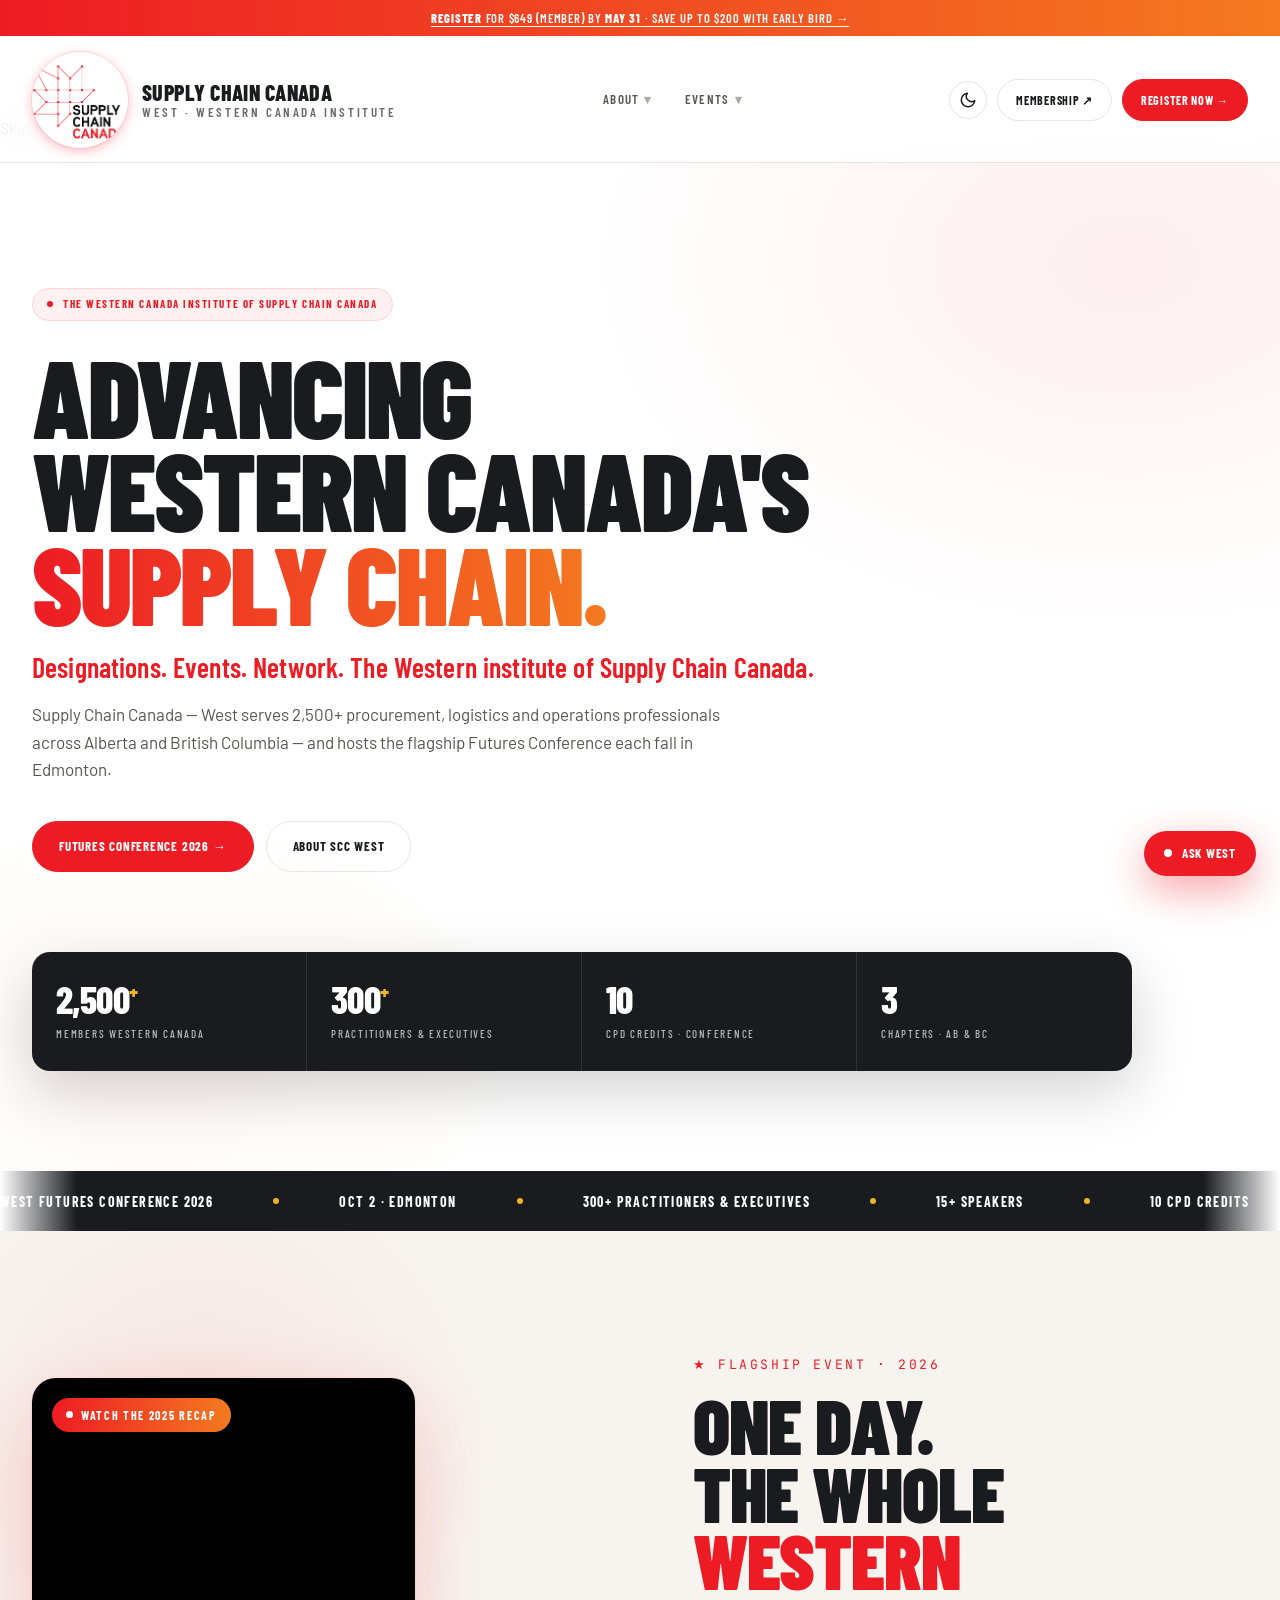
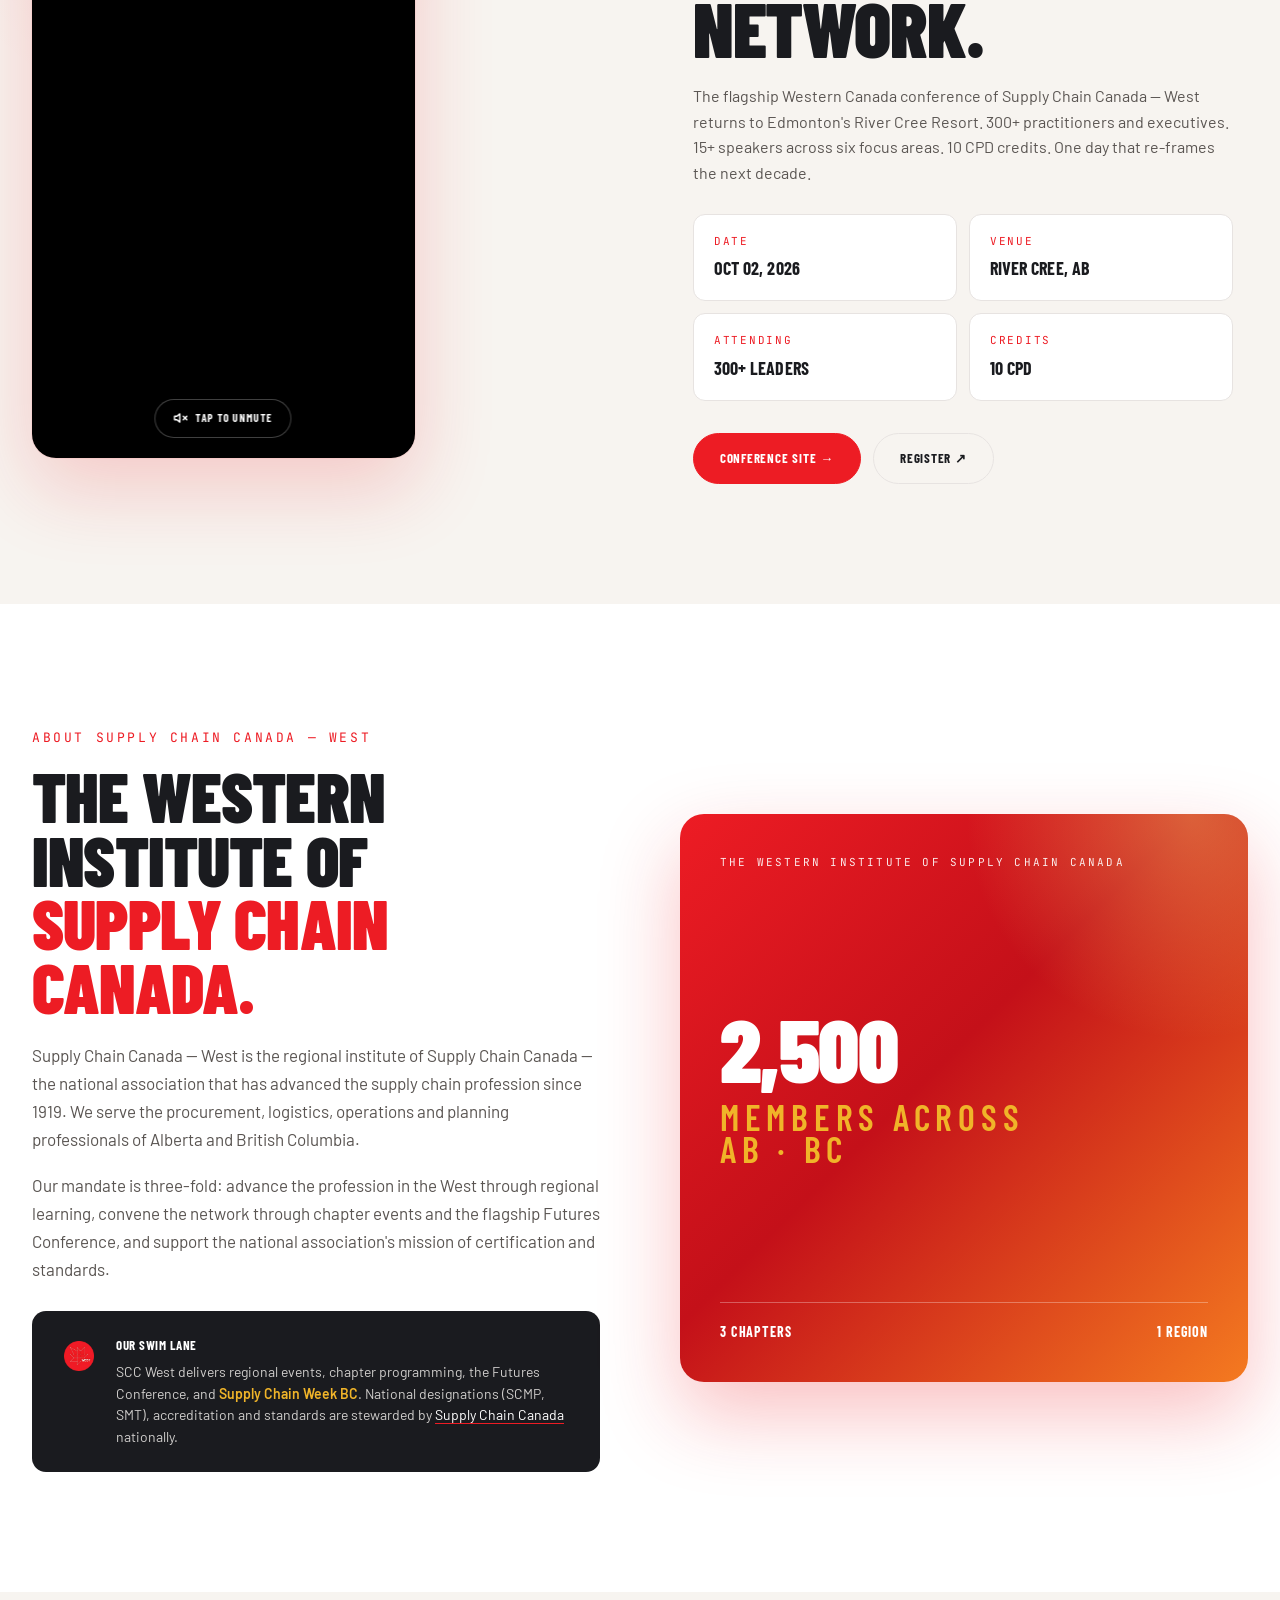
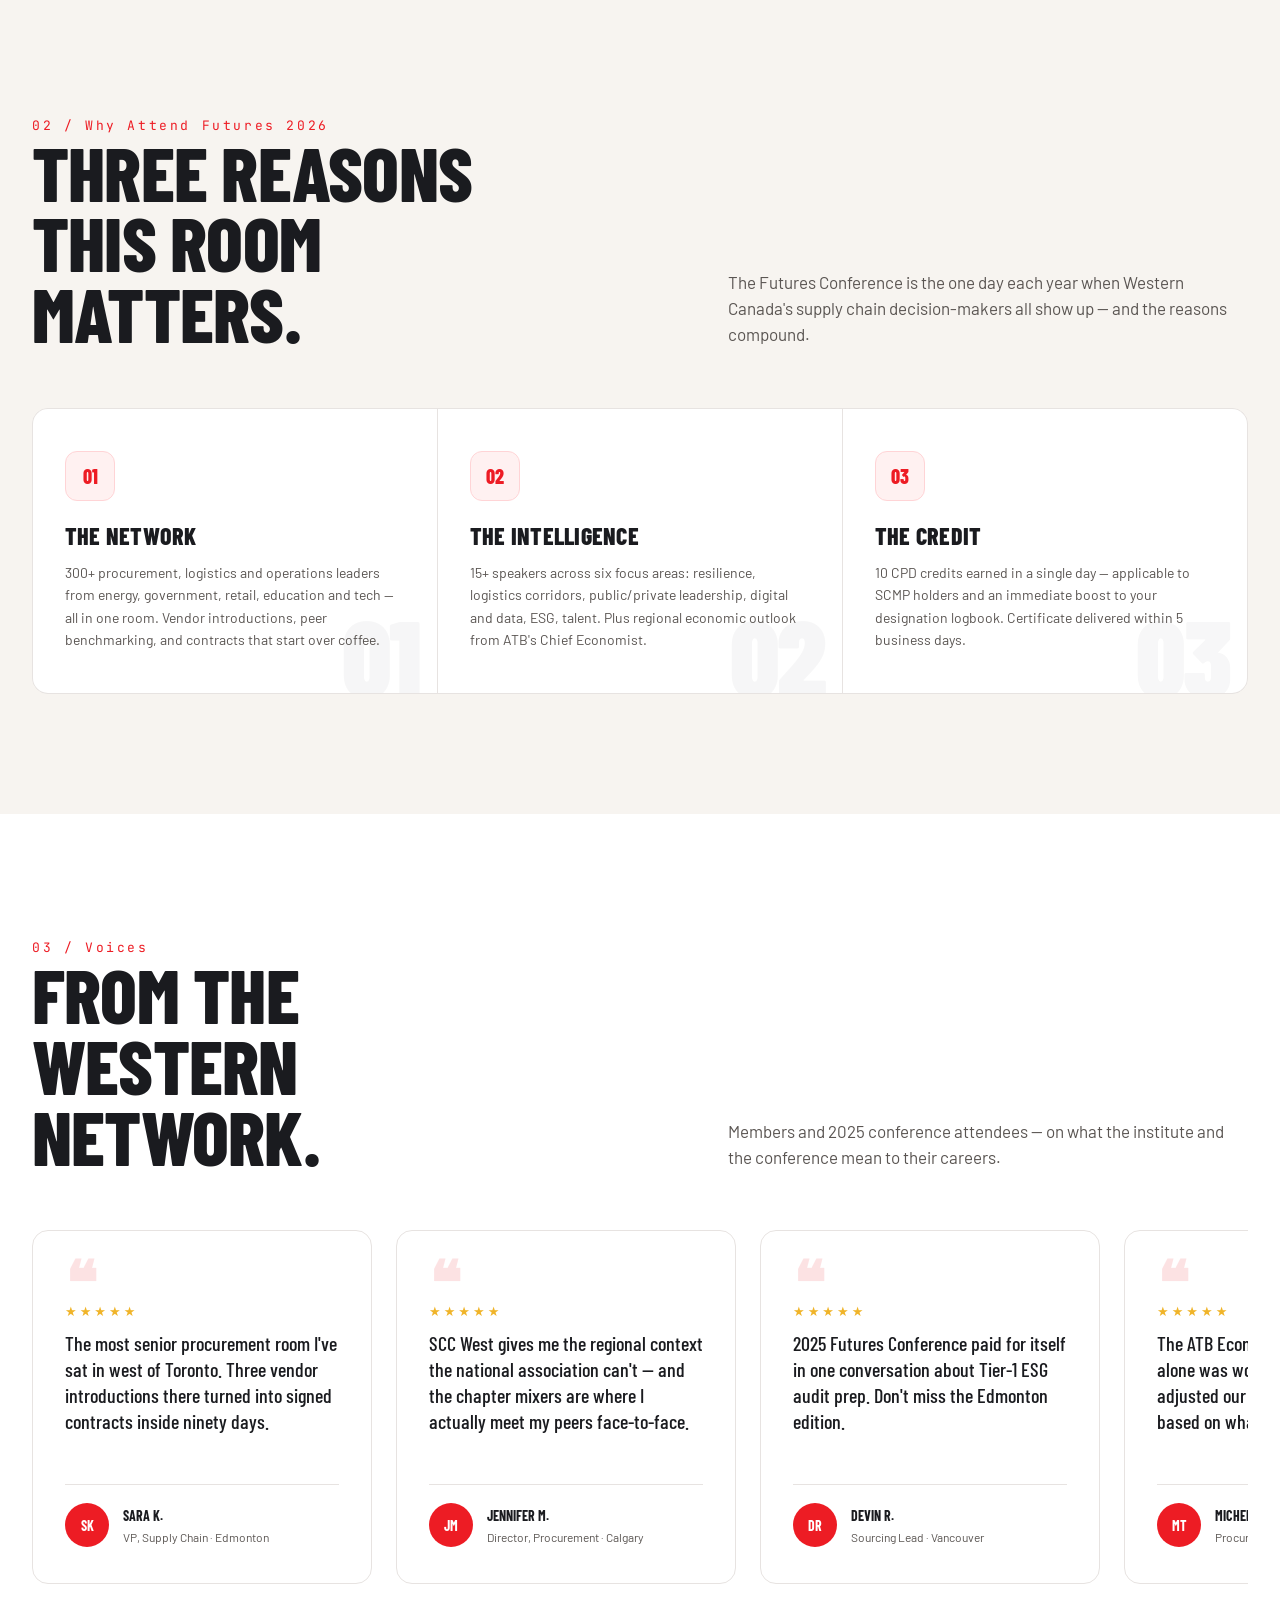
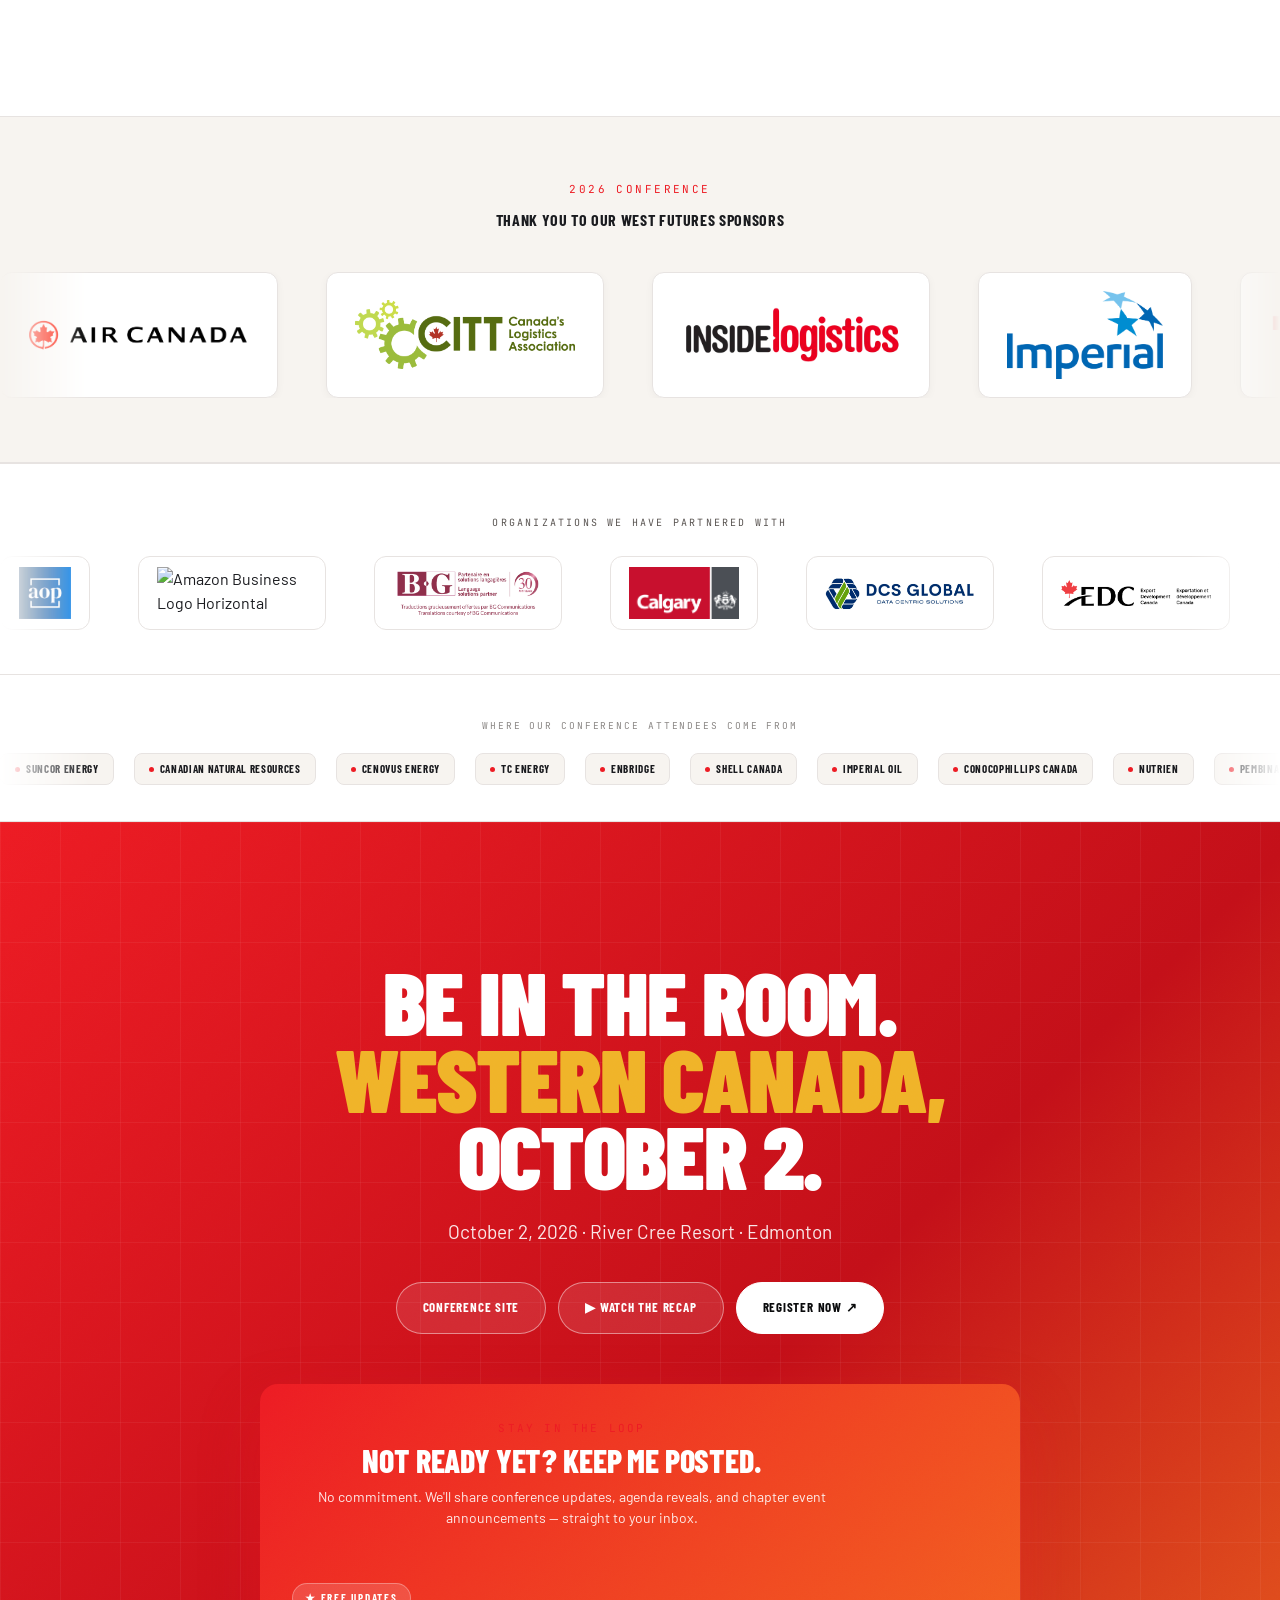
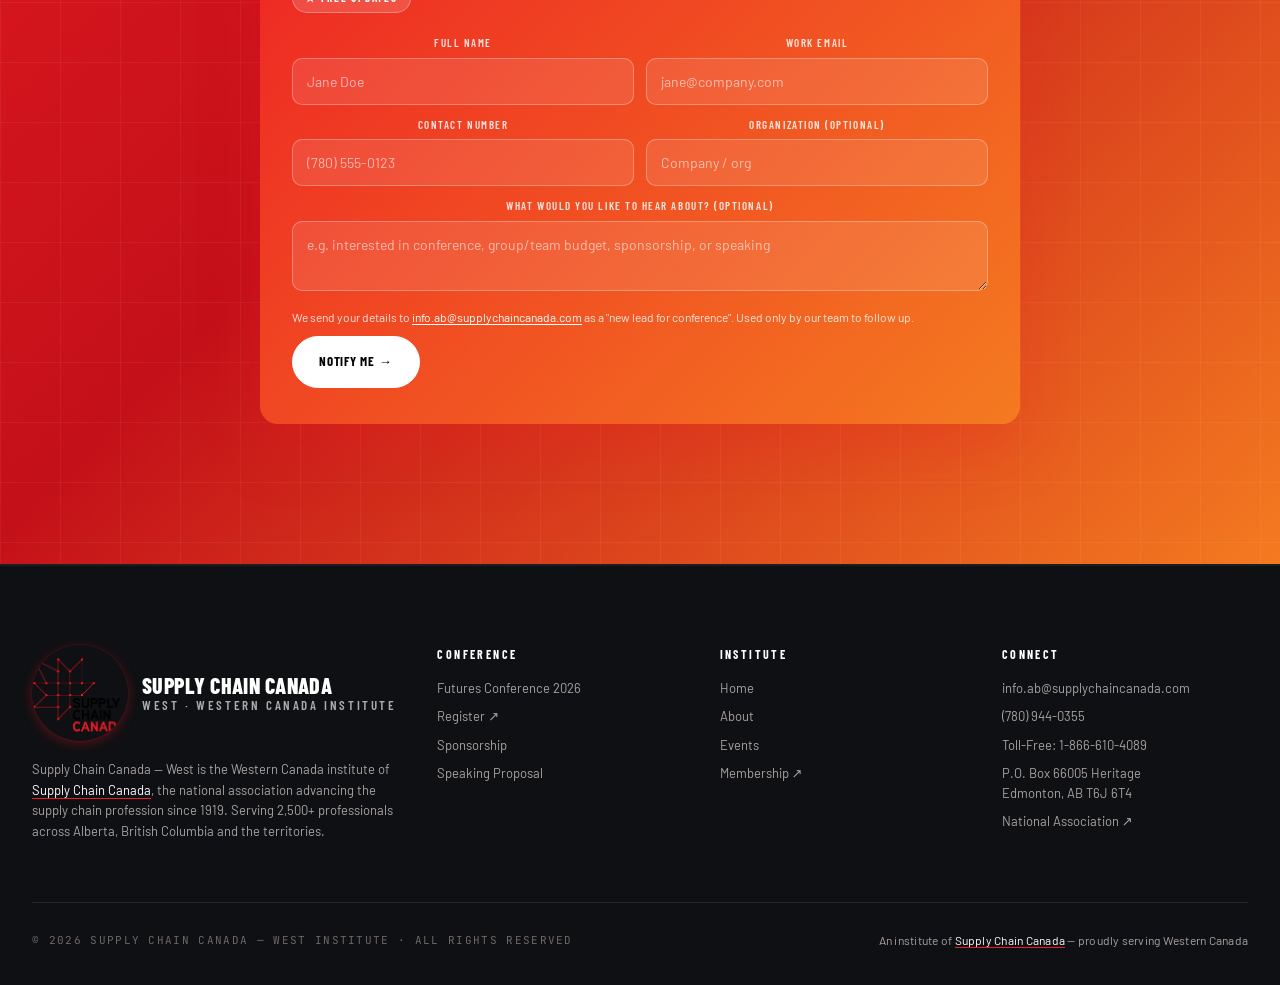
==== commit 15ec2feb: "Full site revamp — FAANG-level polish across all pages Visual enhancements (no breaking changes): - " ====
--- a/index.html
+++ b/index.html
@@ -2,60 +2,76 @@
 <html lang="en">
 <head>
 <meta charset="utf-8" />
+    <meta http-equiv="Cache-Control" content="no-cache, no-store, must-revalidate" />
+    <meta http-equiv="Pragma" content="no-cache" />
+    <meta http-equiv="Expires" content="0" />
 <meta name="viewport" content="width=device-width, initial-scale=1" />
-<title>Supply Chain Canada — West · The Western Canada Institute</title>
-<meta name="description" content="Supply Chain Canada — West is the Western Canada institute of Supply Chain Canada. Home of the West Futures Conference 2026 — October 2 at River Cree Resort, Edmonton. 450+ leaders, 10 CPD credits." />
-<meta name="keywords" content="Supply Chain Canada West, supply chain Alberta, supply chain British Columbia, West Futures Conference 2026, procurement Western Canada" />
-<link rel="canonical" href="https://www.supplychainwest.ca/" />
+<title>Supply Chain Canada West | Edmonton, Alberta | SCC West</title>
+<meta name="description" content="Supply Chain Canada — West: Western Canada’s supply chain institute. 2,500+ members in AB & BC. Home of West Futures Conference 2026 — Oct 2, Edmonton." />
+<meta name="keywords" content="supply chain Edmonton, supply chain Alberta, supply chain Calgary, supply chain Canada West, procurement Alberta, logistics Edmonton, supply chain management Alberta, supply chain professionals Western Canada, supply chain conference Edmonton, West Futures Conference 2026, SCC West, Supply Chain Canada West, SCMP designation Alberta, supply chain professional development Alberta, procurement conference Alberta, logistics Western Canada" />
+<meta name="robots" content="index, follow" />
+<meta name="author" content="Supply Chain Canada — West" />
+<meta name="geo.region" content="CA-AB" />
+<meta name="geo.placename" content="Edmonton, Alberta, Canada" />
+<meta name="geo.position" content="53.5461;-113.4938" />
+<meta name="ICBM" content="53.5461, -113.4938" />
+<link rel="canonical" href="https://www.supplychainprograms.ca/" />
 <meta property="og:type" content="website" />
-<meta property="og:url" content="https://www.supplychainwest.ca/" />
-<meta property="og:title" content="Supply Chain Canada — West · Advancing the supply chain profession across Western Canada" />
-<meta property="og:description" content="The Western Canada institute of Supply Chain Canada. Home of West Futures Conference 2026." />
-<meta property="og:image" content="assets/og-card.png" />
+<meta property="og:url" content="https://www.supplychainprograms.ca/" />
+<meta property="og:title" content="Supply Chain Canada — West · Supply Chain Edmonton, Alberta & Western Canada" />
+<meta property="og:description" content="The Western Canada institute of Supply Chain Canada. Serving 2,500+ supply chain, procurement and logistics professionals across Alberta and BC. Home of West Futures Conference 2026 — Edmonton, October 2." />
+<meta property="og:image" content="https://www.supplychainprograms.ca/assets/og-card.png" />
 <meta name="twitter:card" content="summary_large_image" />
-<link rel="icon" type="image/png" href="assets/scc-logo.png" />
+<meta name="twitter:title" content="Supply Chain Canada — West · Supply Chain Edmonton & Alberta" />
+<meta name="twitter:description" content="Western Canada's supply chain institute. 2,500+ members across AB & BC. Futures Conference 2026 — Edmonton, October 2." />
+<link rel="shortcut icon" href="favicon.ico" /><link rel="icon" type="image/png" sizes="64x64" href="assets/scc-west-logo.png" /><link rel="icon" type="image/svg+xml" href="assets/favicon.svg" /><link rel="apple-touch-icon" href="assets/scc-west-logo.png" />
 <link rel="manifest" href="manifest.webmanifest" />
 <link rel="preconnect" href="https://fonts.googleapis.com" />
 <link rel="preconnect" href="https://fonts.gstatic.com" crossorigin />
 <link href="https://fonts.googleapis.com/css2?family=Barlow+Condensed:wght@400;500;600;700;800;900&family=Barlow:wght@300;400;500;600;700&family=JetBrains+Mono:wght@400;500&display=swap" rel="stylesheet" />
-<link rel="stylesheet" href="assets/site.css" />
+<link rel="stylesheet" href="assets/site.css?v=4" />
+<script>try{if(localStorage.getItem('scc-theme')==='dark')document.documentElement.classList.add('dark')}catch(e){}</script>
 
 <script type="application/ld+json">
-{"@context":"https://schema.org","@graph":[
-  {"@type":"Organization","@id":"https://www.supplychainwest.ca/#org","name":"Supply Chain Canada — West","alternateName":"SCC West","url":"https://www.supplychainwest.ca/","logo":"https://www.supplychainwest.ca/assets/scc-logo.png","email":"info.ab@supplychaincanada.com","description":"The Western Canada institute of Supply Chain Canada, advancing the supply chain profession across Alberta, British Columbia and the territories.","parentOrganization":{"@type":"Organization","name":"Supply Chain Canada","url":"https://www.supplychaincanada.com"},"address":{"@type":"PostalAddress","streetAddress":"115-17420 Stony Plain Rd NW","addressLocality":"Edmonton","addressRegion":"AB","addressCountry":"CA"},"areaServed":["Alberta","British Columbia","Yukon","Northwest Territories"]},
-  {"@type":"WebSite","url":"https://www.supplychainwest.ca/","name":"Supply Chain Canada — West","publisher":{"@id":"https://www.supplychainwest.ca/#org"}}
-]}
+[{"@context":"https://schema.org","@type":["Organization","LocalBusiness"],"@id":"https://www.supplychainprograms.ca/#org","name":"Supply Chain Canada — West","alternateName":["SCC West","Supply Chain Canada West","Supply Chain Canada Western Canada"],"url":"https://www.supplychainprograms.ca/","logo":"https://www.supplychainprograms.ca/assets/scc-west-logo.png","description":"Supply Chain Canada — West is the Western Canada institute of Supply Chain Canada. Serving 2,500+ supply chain, procurement and logistics professionals across Alberta and British Columbia.","address":{"@type":"PostalAddress","addressLocality":"Edmonton","addressRegion":"AB","postalCode":"T6J 6T4","addressCountry":"CA"},"geo":{"@type":"GeoCoordinates","latitude":53.5461,"longitude":-113.4938},"email":"info.ab@supplychaincanada.com","areaServed":[{"@type":"State","name":"Alberta"},{"@type":"State","name":"British Columbia"}],"memberOf":{"@type":"Organization","name":"Supply Chain Canada","url":"https://www.supplychaincanada.com/"},"sameAs":["https://www.linkedin.com/company/supply-chain-canada","https://www.supplychaincanada.com/","https://twitter.com/SCCanadaWest"],"hasOfferCatalog":{"@type":"OfferCatalog","name":"Supply Chain Canada West Membership","itemListElement":[{"@type":"Offer","name":"Alberta Regular Membership","price":"440","priceCurrency":"CAD"},{"@type":"Offer","name":"BC Regular Membership","price":"495","priceCurrency":"CAD"},{"@type":"Offer","name":"Student Membership","price":"50","priceCurrency":"CAD"}]}},{"@context":"https://schema.org","@type":"WebSite","url":"https://www.supplychainprograms.ca/","name":"Supply Chain Canada — West","description":"Western Canada’s supply chain institute. Events, membership and professional development for AB & BC.","potentialAction":{"@type":"SearchAction","target":{"@type":"EntryPoint","urlTemplate":"https://www.supplychainprograms.ca/?s={search_term_string}"},"query-input":"required name=search_term_string"}},{"@context":"https://schema.org","@type":"BreadcrumbList","itemListElement":[{"@type":"ListItem","position":1,"name":"Home","item":"https://www.supplychainprograms.ca/"}]},{"@context":"https://schema.org","@type":"FAQPage","mainEntity":[{"@type":"Question","name":"What is Supply Chain Canada West?","acceptedAnswer":{"@type":"Answer","text":"Supply Chain Canada — West is the Western Canada institute of Supply Chain Canada, a national non-profit association. Based in Edmonton, Alberta, it serves 2,500+ supply chain, procurement and logistics professionals across Alberta and British Columbia."}},{"@type":"Question","name":"Where is Supply Chain Canada West located?","acceptedAnswer":{"@type":"Answer","text":"Supply Chain Canada West is based in Edmonton, Alberta, serving members across Alberta and British Columbia."}},{"@type":"Question","name":"How do I become a member of Supply Chain Canada West?","acceptedAnswer":{"@type":"Answer","text":"You can join Supply Chain Canada West online. Alberta membership is $440/year, British Columbia membership is $495/year, and student membership is $50/year. Visit supplychainprograms.ca to register."}},{"@type":"Question","name":"What events does Supply Chain Canada West host?","acceptedAnswer":{"@type":"Answer","text":"Supply Chain Canada West hosts the West Futures Conference (annual flagship event in Edmonton), chapter mixers, the Supply Chain Awards Gala, and member briefings across Alberta and BC. The 2026 West Futures Conference is October 2 at River Cree Resort, Edmonton."}},{"@type":"Question","name":"What certifications does Supply Chain Canada offer?","acceptedAnswer":{"@type":"Answer","text":"Supply Chain Canada offers the SCMP (Supply Chain Management Professional) designation, CPD credits through conferences and events, and professional development programs for procurement, logistics, and operations professionals."}}]},{"@context":"https://schema.org","@type":"WebPage","name":"Supply Chain Canada West Home","url":"https://www.supplychainprograms.ca/","speakable":{"@type":"SpeakableSpecification","cssSelector":["h1",".hero-sub","meta[name=description]"]},"breadcrumb":{"@type":"BreadcrumbList","itemListElement":[{"@type":"ListItem","position":1,"name":"Home","item":"https://www.supplychainprograms.ca/"}]}}]
 </script>
 
 <style>
   /* HERO (white) */
-  .hero{position:relative;padding:60px 0 100px;overflow:hidden;background:var(--white);text-align:center}
-  .hero-eyebrow{display:inline-flex;align-items:center;gap:10px;background:#FFF1F1;color:var(--red);border:1px solid #FFD4D6;padding:7px 14px;border-radius:999px;font-family:var(--display);font-weight:700;text-transform:uppercase;font-size:11px;letter-spacing:.14em;margin-bottom:28px}
+  @keyframes heroIn{from{opacity:0;transform:translateY(18px)}to{opacity:1;transform:none}}
+  @keyframes pulse{0%{box-shadow:0 0 0 0 rgba(237,28,36,.5)}70%{box-shadow:0 0 0 8px rgba(237,28,36,0)}}
+  .hero{position:relative;padding:calc(var(--topbar-h,38px) + 110px) 0 100px;overflow:hidden;background:var(--white);text-align:left}
+  .hero-eyebrow{display:inline-flex;align-items:center;gap:10px;background:#FFF1F1;color:var(--red);border:1px solid #FFD4D6;padding:7px 14px;border-radius:999px;font-family:var(--display);font-weight:700;text-transform:uppercase;font-size:11px;letter-spacing:.14em;margin-bottom:28px;animation:heroIn .6s ease both}
+  html.dark .hero-eyebrow{background:rgba(237,28,36,.12);border-color:rgba(237,28,36,.3)}
   .hero-eyebrow .d{width:6px;height:6px;border-radius:50%;background:var(--red);animation:pulse 2s infinite}
-  @keyframes pulse{0%{box-shadow:0 0 0 0 rgba(237,28,36,.5)}70%{box-shadow:0 0 0 8px rgba(237,28,36,0)}}
-  .hero h1{font-family:var(--display);font-weight:900;text-transform:uppercase;font-size:clamp(56px,8.5vw,148px);line-height:.86;letter-spacing:-.018em;max-width:1200px;margin:0 auto;color:var(--ink)}
+  .hero h1{font-family:var(--display);font-weight:900;text-transform:uppercase;font-size:clamp(56px,8.5vw,148px);line-height:.86;letter-spacing:-.018em;max-width:1200px;margin:0 0;color:var(--ink);animation:heroIn .7s .08s ease both}
   .hero h1 .grad{background:linear-gradient(90deg,#ED1C24 0%,#F47A20 100%);-webkit-background-clip:text;background-clip:text;color:transparent;display:inline-block}
-  .hero-sub{font-family:var(--display);font-weight:600;font-size:clamp(20px,2.2vw,28px);color:var(--red);margin:22px auto 0;letter-spacing:.005em;line-height:1.15}
-  .hero-sub2{font-size:17px;color:var(--muted);max-width:720px;margin:18px auto 0;line-height:1.6}
-  .hero-cta{margin:38px auto 0;display:flex;gap:12px;flex-wrap:wrap;justify-content:center}
-
-  .hero-stats{margin-top:80px;display:grid;grid-template-columns:repeat(4,1fr);gap:0;background:var(--ink);border-radius:18px;overflow:hidden;max-width:1100px;margin-left:auto;margin-right:auto}
-  .hero-stats > div{padding:28px 24px;border-right:1px solid rgba(255,255,255,.1)}
+  .hero-sub{font-family:var(--display);font-weight:600;font-size:clamp(20px,2.2vw,28px);color:var(--red);margin:22px 0 0;letter-spacing:.005em;line-height:1.15;animation:heroIn .7s .16s ease both}
+  .hero-sub2{font-size:17px;color:var(--muted);max-width:720px;margin:18px 0 0;line-height:1.6;animation:heroIn .7s .22s ease both}
+  .hero-cta{margin:38px auto 0;display:flex;gap:12px;flex-wrap:wrap;justify-content:flex-start;animation:heroIn .7s .3s ease both}
+
+  .hero-stats{margin-top:80px;display:grid;grid-template-columns:repeat(4,1fr);gap:0;background:var(--ink);border-radius:18px;overflow:hidden;max-width:1100px;margin-left:0;margin-right:0;box-shadow:0 20px 60px rgba(10,11,12,.18),0 0 0 1px rgba(255,255,255,.04)}
+  .hero-stats > div{padding:28px 24px;border-right:1px solid rgba(255,255,255,.1);transition:background .2s}
   .hero-stats > div:last-child{border-right:0}
+  .hero-stats > div:hover{background:rgba(255,255,255,.04)}
   .hero-stats .v{font-family:var(--display);font-weight:800;font-size:38px;line-height:1;letter-spacing:-.015em;color:#fff}
   .hero-stats .v sup{color:#F0B429;font-size:.55em;vertical-align:super}
   .hero-stats .l{font-family:var(--display);font-weight:500;text-transform:uppercase;font-size:11px;letter-spacing:.16em;color:rgba(255,255,255,.7);margin-top:8px}
   @media (max-width:880px){.hero-stats{grid-template-columns:repeat(2,1fr)}.hero-stats > div:nth-child(2){border-right:0}.hero-stats > div:nth-child(1),.hero-stats > div:nth-child(2){border-bottom:1px solid rgba(255,255,255,.1)}}
 
   /* MARQUEE */
-  .marquee{background:var(--ink);padding:18px 0;overflow:hidden;white-space:nowrap;color:#fff}
-  .marquee-track{display:inline-flex;gap:60px;animation:scroll 60s linear infinite;font-family:var(--display);font-weight:700;text-transform:uppercase;font-size:14px;letter-spacing:.1em}
+  .marquee{background:var(--ink);padding:18px 0;overflow:hidden;white-space:nowrap;color:#fff;position:relative;
+    -webkit-mask-image:linear-gradient(90deg,transparent 0%,#000 6%,#000 94%,transparent 100%);
+    mask-image:linear-gradient(90deg,transparent 0%,#000 6%,#000 94%,transparent 100%);
+  }
+  .marquee-track{display:inline-flex;gap:60px;animation:scroll 55s linear infinite;font-family:var(--display);font-weight:700;text-transform:uppercase;font-size:14px;letter-spacing:.1em}
   .marquee-track span{display:inline-flex;align-items:center;gap:60px}
   .marquee-track .dot{width:6px;height:6px;border-radius:50%;background:#F0B429;display:inline-block}
   @keyframes scroll{from{transform:translateX(0)}to{transform:translateX(-50%)}}
 
   /* CONFERENCE SPOTLIGHT */
-  .spotlight{background:var(--soft);padding:120px 0}
+  .spotlight{background:var(--soft);padding:120px 0;position:relative;overflow:hidden}
+  .spotlight::before{content:"";position:absolute;top:-100px;left:-100px;width:600px;height:600px;background:radial-gradient(circle,rgba(237,28,36,.07) 0%,transparent 70%);pointer-events:none}
   .spot-grid{display:grid;grid-template-columns:1.1fr 1fr;gap:50px;align-items:center}
   .spot-video{position:relative;aspect-ratio:9/16;max-height:680px;background:#000;border-radius:24px;overflow:hidden;box-shadow:0 30px 80px rgba(237,28,36,.2);cursor:pointer}
   .spot-video video{width:100%;height:100%;object-fit:cover}
@@ -68,7 +84,8 @@
   .spot-text h2 .red{color:var(--red)}
   .spot-text p{color:var(--muted);line-height:1.6;font-size:16px;margin-bottom:28px;max-width:540px}
   .spot-facts{display:grid;grid-template-columns:repeat(2,1fr);gap:12px;margin-bottom:32px;max-width:540px}
-  .spot-facts > div{background:#fff;border:1px solid var(--line);border-radius:12px;padding:18px 20px}
+  .spot-facts > div{background:#fff;border:1px solid var(--line);border-radius:12px;padding:18px 20px;transition:box-shadow .22s,transform .22s}
+  .spot-facts > div:hover{box-shadow:0 8px 24px rgba(237,28,36,.1);transform:translateY(-2px);border-color:rgba(237,28,36,.2)}
   .spot-facts .k{font-family:var(--mono);font-size:11px;color:var(--red);letter-spacing:.16em;text-transform:uppercase}
   .spot-facts .v{font-family:var(--display);font-weight:700;font-size:18px;text-transform:uppercase;margin-top:6px;letter-spacing:.005em;color:var(--ink)}
   @media (max-width:980px){.spot-grid{grid-template-columns:1fr;gap:40px}.spot-video{aspect-ratio:16/10;max-height:none}}
@@ -81,11 +98,11 @@
   .about-left h2 .red{color:var(--red)}
   .about-left p{color:var(--muted);line-height:1.65;font-size:17px;margin-bottom:18px}
   .about-left .swimlane{background:var(--ink);color:#fff;padding:24px 26px;border-radius:14px;margin-top:28px;display:flex;gap:16px;align-items:flex-start}
-  .about-left .swimlane .mark{width:42px;height:42px;border-radius:50%;background:var(--red);display:grid;place-items:center;flex-shrink:0;padding:6px}
-  .about-left .swimlane .mark img{width:100%;filter:brightness(0) invert(1)}
+  .about-left .swimlane .mark{width:42px;height:42px;border-radius:50%;background:transparent;display:grid;place-items:center;flex-shrink:0;padding:6px}
+  .about-left .swimlane .mark img{width:100%;}
   .about-left .swimlane .tx{font-size:14px;line-height:1.55;color:#cfcdcb}
   .about-left .swimlane .tx strong{color:#fff;display:block;margin-bottom:6px;font-family:var(--display);text-transform:uppercase;letter-spacing:.04em;font-size:13px}
-  .about-right{position:relative;aspect-ratio:1/1;background:linear-gradient(135deg,#ED1C24 0%,#F47A20 100%);border-radius:24px;overflow:hidden;padding:40px;display:flex;flex-direction:column;justify-content:space-between;color:#fff}
+  .about-right{position:relative;aspect-ratio:1/1;background:linear-gradient(135deg,#ED1C24 0%,#C41019 45%,#F47A20 100%);border-radius:24px;overflow:hidden;padding:40px;display:flex;flex-direction:column;justify-content:space-between;color:#fff;box-shadow:0 32px 80px rgba(237,28,36,.28),0 0 0 1px rgba(255,255,255,.1)}
   .about-right::before{content:"";position:absolute;top:-40%;right:-30%;width:80%;height:80%;background:radial-gradient(circle,rgba(255,216,107,.4),transparent 70%)}
   .about-right > *{position:relative}
   .about-right .top{font-family:var(--mono);font-size:11px;letter-spacing:.2em;text-transform:uppercase;opacity:.9}
@@ -108,15 +125,44 @@
 
   /* TESTIMONIALS */
   .testi{background:var(--white);padding:120px 0}
-  .t-grid{display:grid;grid-template-columns:repeat(3,1fr);gap:24px}
-  .t-card{background:#fff;border:1px solid var(--line);border-radius:16px;padding:36px 32px;position:relative;display:flex;flex-direction:column}
-  .t-card::before{content:"\\201C";font-family:var(--display);font-weight:800;color:var(--red);font-size:80px;line-height:1;position:absolute;top:14px;left:24px;opacity:.4}
-  .t-card .q{font-family:var(--display);font-weight:500;font-size:20px;line-height:1.3;margin:36px 0 24px;color:var(--ink);letter-spacing:0;text-transform:none;flex:1}
+  .t-grid{display:flex;gap:24px;overflow-x:auto;padding-bottom:12px;-webkit-overflow-scrolling:touch;scrollbar-width:none}
+  .t-grid::-webkit-scrollbar{display:none}
+  .t-card{background:#fff;border:1px solid var(--line);border-radius:16px;padding:36px 32px;flex:0 0 340px;display:flex;flex-direction:column}
+  .t-card .q{font-family:var(--display);font-weight:500;font-size:20px;line-height:1.3;margin:0 0 24px;color:var(--ink);letter-spacing:0;text-transform:none;flex:1}
   .t-card .who{display:flex;align-items:center;gap:14px;border-top:1px solid var(--line);padding-top:18px}
   .t-card .who .av{width:44px;height:44px;border-radius:50%;background:var(--red);display:grid;place-items:center;font-family:var(--display);font-weight:700;color:#fff;font-size:14px}
   .t-card .who .nm{font-family:var(--display);font-weight:700;text-transform:uppercase;font-size:14px;color:var(--ink)}
   .t-card .who .rl{font-size:12px;color:var(--muted);margin-top:2px}
-  @media (max-width:980px){.t-grid{grid-template-columns:1fr}}
+  @media (max-width:980px){.t-card{flex:0 0 300px}}
+  @media (max-width:520px){.t-card{flex:0 0 270px}}
+
+  /* SPONSOR LOGO CAROUSEL */
+  /* SPONSOR LOGO CAROUSEL — primary, full colour, prominent */
+  .logo-carousel{background:var(--soft);padding:64px 0;border-top:1px solid var(--line);border-bottom:1px solid var(--line)}
+  .lc-head{text-align:center;margin-bottom:40px}
+  .lc-lbl{font-family:var(--display);font-weight:700;font-size:16px;color:var(--ink);letter-spacing:.04em;text-transform:uppercase}
+  .lc-track-outer{overflow:hidden}
+  .lc-track{display:flex;gap:48px;align-items:center;width:max-content;animation:lcScroll 40s linear infinite}
+  .lc-track:hover{animation-play-state:paused}
+  .lc-logo{background:#fff;border-radius:12px;padding:18px 28px;display:flex;align-items:center;justify-content:center;border:1px solid var(--line);box-shadow:0 2px 8px rgba(10,11,12,.04)}
+  .lc-track img{height:88px;max-width:220px;object-fit:contain;display:block}
+  @keyframes lcScroll{from{transform:translateX(0)}to{transform:translateX(-50%)}}
+  /* PAST PARTNERS CAROUSEL — subdued, smaller, differentiated */
+  #pastPartnersCarousel{padding:44px 0}
+  #pastPartnersCarousel .lc-head{margin-bottom:24px}
+  #pastPartnersCarousel .lc-lbl{font-family:var(--mono);font-size:10px;color:var(--muted);letter-spacing:.22em;font-weight:400}
+  #pastPartnersCarousel .lc-logo{padding:10px 18px;box-shadow:none}
+  #pastPartnersCarousel .lc-track img{height:52px;max-width:150px}
+  /* Company Rep carousel — subdued, differentiated from paid sponsors */
+  .cr-carousel{background:var(--white);padding:36px 0;border-bottom:1px solid var(--line)}
+  .crc-head{text-align:center;margin-bottom:18px}
+  .crc-lbl{font-family:var(--mono);font-size:9.5px;color:var(--muted);letter-spacing:.2em;text-transform:uppercase;opacity:.7}
+  .crc-outer{overflow:hidden}
+  .crc-track{display:flex;gap:20px;align-items:center;width:max-content;animation:lcScroll 110s linear infinite}
+  .crc-track:hover{animation-play-state:paused}
+  .crc-logo{background:var(--soft);border-radius:8px;padding:7px 13px;display:flex;align-items:center;justify-content:center;border:1px solid var(--line);height:44px;min-width:80px}
+  .crc-logo img{height:26px;max-width:96px;object-fit:contain;filter:grayscale(100%);opacity:.45;transition:filter .3s,opacity .3s;display:block}
+  .crc-logo:hover img{filter:grayscale(0%);opacity:.8}
 
   /* FINAL CTA */
   .final{position:relative;padding:140px 0;text-align:center;overflow:hidden;background:linear-gradient(135deg,#ED1C24 0%,#C41019 50%,#F47A20 100%);color:#fff}
@@ -125,6 +171,37 @@
   .final h2{font-family:var(--display);font-weight:900;text-transform:uppercase;font-size:clamp(48px,7vw,116px);line-height:.86;letter-spacing:-.018em;color:#fff}
   .final h2 .gold{color:#F0B429}
   .final p{font-size:19px;color:rgba(255,255,255,.9);max-width:580px;margin:24px auto 36px;line-height:1.5}
+
+  /* ── TABLET (768px – 980px) ─────────────────────────────────── */
+  @media (max-width:768px){
+    .hero{padding:calc(var(--topbar-h,38px) + 80px) 0 70px}
+    .hero h1{font-size:clamp(44px,12vw,80px)}
+    .hero-stats{grid-template-columns:repeat(2,1fr);margin-top:48px}
+    .hero-stats > div:nth-child(2){border-right:0}
+    .hero-stats > div:nth-child(1),.hero-stats > div:nth-child(2){border-bottom:1px solid rgba(255,255,255,.1)}
+    .spot-grid{grid-template-columns:1fr}
+    .spot-video{aspect-ratio:16/9;max-height:340px}
+    .about-grid{grid-template-columns:1fr}
+    .why-grid{grid-template-columns:1fr}
+    .t-grid{grid-template-columns:1fr}
+    .section-head{flex-direction:column;align-items:flex-start;gap:16px}
+    .spotlight,.about-section,.why,.testi{padding:80px 0}
+  }
+  @media (max-width:520px){
+    .hero-cta{flex-direction:column;align-items:stretch}
+    .hero-cta .pill-btn{justify-content:center;text-align:center}
+    .hero-sub2{font-size:15px}
+    .hero-stats .v{font-size:30px}
+    .spotlight,.about-section,.why,.testi{padding:60px 0}
+  }
+
+  /* ── DARK MODE: hero-stats stays dark ──────────────────────── */
+  html.dark .hero-stats > div:nth-child(1),
+  html.dark .hero-stats > div:nth-child(2){
+    border-bottom-color:rgba(255,255,255,.08)
+  }
+  /* spot-facts cards & why-cards already handled in site.css    */
+  /* .about-right gradient is hardcoded so it stays red/orange   */
 </style>
     <!-- Vercel Web Analytics -->
     <script defer src="/_vercel/insights/script.js"></script>
@@ -134,29 +211,29 @@
 <body>
 
 <header class="hero" id="top">
-<a id="main-content" tabindex="-1" style="position:absolute;top:0;left:0;width:0;height:0;overflow:hidden" aria-hidden="true"></a>
+  <div class="hero-ambient" aria-hidden="true"></div>
   <div class="wrap">
-    <span class="hero-eyebrow"><span class="d"></span>The Western Canada Institute · Est. 1989</span>
+    <span class="hero-eyebrow"><span class="d"></span>The Western Canada Institute of Supply Chain Canada</span>
     <h1>Advancing<br/>Western Canada's<br/><span class="grad">supply chain.</span></h1>
     <div class="hero-sub">Designations. Events. Network. The Western institute of Supply Chain Canada.</div>
-    <p class="hero-sub2">Supply Chain Canada — West serves 2,500+ procurement, logistics and operations professionals across Alberta, British Columbia and the territories — and hosts the flagship Futures Conference each fall in Edmonton.</p>
+    <p class="hero-sub2">Supply Chain Canada — West serves 2,500+ procurement, logistics and operations professionals across Alberta and British Columbia — and hosts the flagship Futures Conference each fall in Edmonton.</p>
     <div class="hero-cta">
       <a href="events/futures-conference-2026.html" class="pill-btn solid">Futures Conference 2026 →</a>
       <a href="about.html" class="pill-btn ghost">About SCC West</a>
     </div>
-    <div class="hero-stats">
+    <div class="hero-stats reveal">
       <div><div class="v">2,500<sup>+</sup></div><div class="l">Members Western Canada</div></div>
-      <div><div class="v">450<sup>+</sup></div><div class="l">Conference Attendees</div></div>
+      <div><div class="v">300<sup>+</sup></div><div class="l">Practitioners &amp; Executives</div></div>
       <div><div class="v">10</div><div class="l">CPD Credits · Conference</div></div>
-      <div><div class="v">37</div><div class="l">Years Serving the West</div></div>
+      <div><div class="v">3</div><div class="l">Chapters · AB &amp; BC</div></div>
     </div>
   </div>
 </header>
 
 <div class="marquee">
   <div class="marquee-track">
-    <span>West Futures Conference 2026 <i class="dot"></i> Oct 2 · Edmonton <i class="dot"></i> 450+ Supply Chain Leaders <i class="dot"></i> 15+ Speakers <i class="dot"></i> 10 CPD Credits <i class="dot"></i> Premier Sponsor: AMCC <i class="dot"></i> Early Bird ends May 31 <i class="dot"></i></span>
-    <span>West Futures Conference 2026 <i class="dot"></i> Oct 2 · Edmonton <i class="dot"></i> 450+ Supply Chain Leaders <i class="dot"></i> 15+ Speakers <i class="dot"></i> 10 CPD Credits <i class="dot"></i> Premier Sponsor: AMCC <i class="dot"></i> Early Bird ends May 31 <i class="dot"></i></span>
+    <span>West Futures Conference 2026 <i class="dot"></i> Oct 2 · Edmonton <i class="dot"></i> 300+ Practitioners &amp; Executives <i class="dot"></i> 15+ Speakers <i class="dot"></i> 10 CPD Credits <i class="dot"></i></span>
+    <span>West Futures Conference 2026 <i class="dot"></i> Oct 2 · Edmonton <i class="dot"></i> 300+ Practitioners &amp; Executives <i class="dot"></i> 15+ Speakers <i class="dot"></i> 10 CPD Credits <i class="dot"></i></span>
   </div>
 </div>
 
@@ -165,7 +242,7 @@
   <div class="wrap">
     <div class="spot-grid reveal">
       <div class="spot-video" id="spotVideo">
-        <video id="lvid" autoplay muted loop playsinline preload="metadata">
+        <video id="lvid" autoplay muted loop playsinline preload="auto">
           <source src="https://sc1.cwasylishen.workers.dev/video/conference-recap.mp4" type="video/mp4" />
         </video>
         <div class="ribbon">Watch the 2025 Recap</div>
@@ -177,16 +254,16 @@
       <div class="spot-text">
         <span class="lbl">★ Flagship Event · 2026</span>
         <h2>One day.<br/>The whole<br/><span class="red">Western</span><br/>network.</h2>
-        <p>The flagship Western Canada conference of Supply Chain Canada — West returns to Edmonton's River Cree Resort. 450+ decision-makers. 15+ speakers across six focus areas. 10 CPD credits. One day that re-frames the next decade.</p>
+        <p>The flagship Western Canada conference of Supply Chain Canada — West returns to Edmonton's River Cree Resort. 300+ practitioners and executives. 15+ speakers across six focus areas. 10 CPD credits. One day that re-frames the next decade.</p>
         <div class="spot-facts">
           <div><div class="k">Date</div><div class="v">Oct 02, 2026</div></div>
           <div><div class="k">Venue</div><div class="v">River Cree, AB</div></div>
-          <div><div class="k">Attending</div><div class="v">450+ Leaders</div></div>
+          <div><div class="k">Attending</div><div class="v">300+ Leaders</div></div>
           <div><div class="k">Credits</div><div class="v">10 CPD</div></div>
         </div>
         <div class="hero-cta" style="justify-content:flex-start;margin-top:0">
           <a href="events/futures-conference-2026.html" class="pill-btn solid">Conference Site →</a>
-          <a href="https://abportal.supplychaincanada.com/mpower/event/loadevent.action?e=1710&request_locale=en#home" target="_blank" rel="noopener" class="pill-btn ghost">Register ↗</a>
+          <a href="https://abportal.supplychaincanada.com/mpower/event/loadevent.action?e=1710&request_locale=en#home" target="_blank" rel="noopener noreferrer" class="pill-btn ghost">Register ↗</a>
         </div>
       </div>
     </div>
@@ -200,23 +277,22 @@
       <div class="about-left">
         <span class="lbl">About Supply Chain Canada — West</span>
         <h2>The Western<br/>institute of<br/><span class="red">Supply Chain<br/>Canada.</span></h2>
-        <p>Supply Chain Canada — West is the regional institute of Supply Chain Canada — the national association that has advanced the supply chain profession since 1919. We serve the procurement, logistics, operations and planning professionals of Alberta, British Columbia, the Yukon and the Northwest Territories.</p>
+        <p>Supply Chain Canada — West is the regional institute of Supply Chain Canada — the national association that has advanced the supply chain profession since 1919. We serve the procurement, logistics, operations and planning professionals of Alberta and British Columbia.</p>
         <p>Our mandate is three-fold: advance the profession in the West through regional learning, convene the network through chapter events and the flagship Futures Conference, and support the national association's mission of certification and standards.</p>
         <div class="swimlane">
-          <div class="mark"><img src="assets/scc-logo.png" alt="" /></div>
+          <div class="mark"><img loading="lazy" src="assets/scc-west-logo.png" alt="Supply Chain Canada West logo" /></div>
           <div class="tx">
             <strong>Our Swim Lane</strong>
-            SCC West delivers regional events, chapter programming, and the Futures Conference. National designations (SCMP, SMT), accreditation and standards are stewarded by <a href="https://www.supplychaincanada.com" target="_blank" rel="noopener" style="color:#fff;border-bottom:1px solid var(--red)">Supply Chain Canada</a> nationally.
+            SCC West delivers regional events, chapter programming, the Futures Conference, and <span style="color:#F0B429;font-weight:600">Supply Chain Week BC</span>. National designations (SCMP, SMT), accreditation and standards are stewarded by <a href="https://www.supplychaincanada.com" target="_blank" rel="noopener noreferrer" style="color:#fff;border-bottom:1px solid var(--red)">Supply Chain Canada</a> nationally.
           </div>
         </div>
-        <div style="margin-top:28px"><a href="about.html" class="pill-btn ghost">More About Us →</a></div>
       </div>
       <div class="about-right">
-        <div class="top">Since 1989 · The Western Institute</div>
+        <div class="top">The Western Institute of Supply Chain Canada</div>
         <div>
-          <div class="big">2,500<span class="y">Members across<br/>AB · BC · YT · NT</span></div>
+          <div class="big">2,500<span class="y">Members across<br/>AB · BC</span></div>
         </div>
-        <div class="footer"><span>4 Chapters</span><span>1 Region</span></div>
+        <div class="footer"><span>3 Chapters</span><span>1 Region</span></div>
       </div>
     </div>
   </div>
@@ -232,21 +308,24 @@
       </div>
       <p class="lead">The Futures Conference is the one day each year when Western Canada's supply chain decision-makers all show up — and the reasons compound.</p>
     </div>
-    <div class="why-grid reveal">
-      <div class="why-card">
+    <div class="why-grid">
+      <div class="why-card reveal rev-s1">
         <div class="ic">01</div>
         <h3>The Network</h3>
-        <p>450+ procurement, logistics and operations leaders from energy, government, retail, education and tech — all in one room. Vendor introductions, peer benchmarking, and contracts that start over coffee.</p>
-      </div>
-      <div class="why-card">
+        <p>300+ procurement, logistics and operations leaders from energy, government, retail, education and tech — all in one room. Vendor introductions, peer benchmarking, and contracts that start over coffee.</p>
+        <span class="wm" aria-hidden="true">01</span>
+      </div>
+      <div class="why-card reveal rev-s2">
         <div class="ic">02</div>
         <h3>The Intelligence</h3>
         <p>15+ speakers across six focus areas: resilience, logistics corridors, public/private leadership, digital and data, ESG, talent. Plus regional economic outlook from ATB's Chief Economist.</p>
-      </div>
-      <div class="why-card">
+        <span class="wm" aria-hidden="true">02</span>
+      </div>
+      <div class="why-card reveal rev-s3">
         <div class="ic">03</div>
         <h3>The Credit</h3>
         <p>10 CPD credits earned in a single day — applicable to SCMP holders and an immediate boost to your designation logbook. Certificate delivered within 5 business days.</p>
+        <span class="wm" aria-hidden="true">03</span>
       </div>
     </div>
   </div>
@@ -262,32 +341,93 @@
       </div>
       <p class="lead">Members and 2025 conference attendees — on what the institute and the conference mean to their careers.</p>
     </div>
-    <div class="t-grid reveal">
-      <div class="t-card">
+    <div class="t-grid reveal" id="tGrid">
+      <div class="t-card">
+        <span class="t-qmark" aria-hidden="true">❝</span>
+        <div class="t-stars" aria-label="5 stars"><i>★</i><i>★</i><i>★</i><i>★</i><i>★</i></div>
         <p class="q">The most senior procurement room I've sat in west of Toronto. Three vendor introductions there turned into signed contracts inside ninety days.</p>
         <div class="who"><div class="av">SK</div><div><div class="nm">Sara K.</div><div class="rl">VP, Supply Chain · Edmonton</div></div></div>
       </div>
       <div class="t-card">
+        <span class="t-qmark" aria-hidden="true">❝</span>
+        <div class="t-stars" aria-label="5 stars"><i>★</i><i>★</i><i>★</i><i>★</i><i>★</i></div>
         <p class="q">SCC West gives me the regional context the national association can't — and the chapter mixers are where I actually meet my peers face-to-face.</p>
         <div class="who"><div class="av">JM</div><div><div class="nm">Jennifer M.</div><div class="rl">Director, Procurement · Calgary</div></div></div>
       </div>
       <div class="t-card">
+        <span class="t-qmark" aria-hidden="true">❝</span>
+        <div class="t-stars" aria-label="5 stars"><i>★</i><i>★</i><i>★</i><i>★</i><i>★</i></div>
         <p class="q">2025 Futures Conference paid for itself in one conversation about Tier-1 ESG audit prep. Don't miss the Edmonton edition.</p>
         <div class="who"><div class="av">DR</div><div><div class="nm">Devin R.</div><div class="rl">Sourcing Lead · Vancouver</div></div></div>
       </div>
-    </div>
+      <div class="t-card">
+        <span class="t-qmark" aria-hidden="true">❝</span>
+        <div class="t-stars" aria-label="5 stars"><i>★</i><i>★</i><i>★</i><i>★</i><i>★</i></div>
+        <p class="q">The ATB Economic Outlook session alone was worth the registration. We adjusted our Q4 procurement strategy based on what we heard that morning.</p>
+        <div class="who"><div class="av">MT</div><div><div class="nm">Michelle T.</div><div class="rl">Procurement Manager · Calgary</div></div></div>
+      </div>
+      <div class="t-card">
+        <span class="t-qmark" aria-hidden="true">❝</span>
+        <div class="t-stars" aria-label="5 stars"><i>★</i><i>★</i><i>★</i><i>★</i><i>★</i></div>
+        <p class="q">I've attended supply chain events across the country — the Futures Conference has the best mix of senior executives and working practitioners I've seen anywhere.</p>
+        <div class="who"><div class="av">RA</div><div><div class="nm">Ryan A.</div><div class="rl">Logistics Director · Edmonton</div></div></div>
+      </div>
+      <div class="t-card">
+        <span class="t-qmark" aria-hidden="true">❝</span>
+        <div class="t-stars" aria-label="5 stars"><i>★</i><i>★</i><i>★</i><i>★</i><i>★</i></div>
+        <p class="q">Our company renewed our chapter sponsorship after the first conference. The ROI on relationship-building is unmatched for our Western Canada business development.</p>
+        <div class="who"><div class="av">CL</div><div><div class="nm">Christine L.</div><div class="rl">VP Business Development · Vancouver</div></div></div>
+      </div>
+      <div class="t-card">
+        <span class="t-qmark" aria-hidden="true">❝</span>
+        <div class="t-stars" aria-label="5 stars"><i>★</i><i>★</i><i>★</i><i>★</i><i>★</i></div>
+        <p class="q">10 CPD credits in a single day is exceptional. I recommend the Futures Conference to every SCMP candidate on my team — they come back energised.</p>
+        <div class="who"><div class="av">PW</div><div><div class="nm">Patrick W.</div><div class="rl">Supply Chain Director · BC</div></div></div>
+      </div>
+    </div>
+  </div>
+</section>
+
+<!-- SPONSOR LOGO CAROUSEL -->
+<section class="logo-carousel" id="sponsorCarousel">
+  <div class="wrap lc-head reveal">
+    <p style="font-family:var(--mono);font-size:11px;color:var(--red);letter-spacing:.22em;text-transform:uppercase;margin:0 0 10px">2026 Conference</p>
+    <span class="lc-lbl">Thank You to Our West Futures Sponsors</span>
+  </div>
+  <div class="lc-track-outer c-fade">
+    <div class="lc-track" id="sponsorTrack"></div>
+  </div>
+</section>
+
+<!-- PAST PARTNERS CAROUSEL -->
+<section class="logo-carousel" id="pastPartnersCarousel" style="background:var(--white);border-top:1px solid var(--line)">
+  <div class="wrap lc-head reveal">
+    <span class="lc-lbl">Organizations we have partnered with</span>
+  </div>
+  <div class="lc-track-outer c-fade">
+    <div class="lc-track" id="pastPartnersTrack"></div>
+  </div>
+</section>
+
+<!-- ATTENDEES CAROUSEL -->
+<section class="cr-carousel" id="attendeesCarousel">
+  <div class="crc-head">
+    <span class="crc-lbl">Where our conference attendees come from</span>
+  </div>
+  <div class="crc-outer c-fade">
+    <div class="crc-track" id="attendeesCarouselTrack"></div>
   </div>
 </section>
 
 <!-- FINAL CTA -->
-<section class="final">
+<section class="final has-grain">
   <div class="wrap">
     <h2>Be in the room.<br/><span class="gold">Western Canada,</span><br/>October 2.</h2>
-    <p>Four hundred fifty seats. Twelve weeks to Early Bird close. Register before May 31 and save up to $200.</p>
+    <p>October 2, 2026 · River Cree Resort · Edmonton</p>
     <div class="hero-cta" style="margin-top:0;justify-content:center">
       <a href="events/futures-conference-2026.html" class="pill-btn ghost-light">Conference Site</a>
       <a href="events/futures-conference-2026.html#recap" class="pill-btn ghost-light">▶ Watch the Recap</a>
-      <a href="https://abportal.supplychaincanada.com/mpower/event/loadevent.action?e=1710&request_locale=en#home" target="_blank" rel="noopener" class="pill-btn solid-light">Register now ↗</a>
+      <a href="https://abportal.supplychaincanada.com/mpower/event/loadevent.action?e=1710&request_locale=en#home" target="_blank" rel="noopener noreferrer" class="pill-btn solid-light">Register now ↗</a>
     </div>
     <div style="max-width:760px;margin:50px auto 0">
       <div data-scc-lead data-variant="cta"
@@ -298,11 +438,144 @@
   </div>
 </section>
 
-<script src="assets/site-chrome.js"></script>
-<script src="assets/convince-bot.js" defer></script>
-<script src="assets/lead-form.js" defer></script>
+<script src="assets/site-chrome.js?v=2"></script>
+<script src="assets/convince-bot.js?v=2" defer></script>
+<script src="assets/lead-form.js?v=2" defer></script>
 <script>
 SCCWest.mountChrome({active:'Home'});
+
+/* ===== Testimonials auto-scroll ===== */
+(function(){
+  const grid = document.getElementById('tGrid');
+  if(!grid) return;
+  Array.from(grid.children).forEach(c => grid.appendChild(c.cloneNode(true)));
+  let active = true;
+  let half = 0;
+  function step(){
+    if(!half && grid.scrollWidth > grid.clientWidth) half = grid.scrollWidth / 2;
+    if(active && half){
+      grid.scrollLeft += 0.6;
+      if(grid.scrollLeft >= half) grid.scrollLeft -= half;
+    }
+    requestAnimationFrame(step);
+  }
+  requestAnimationFrame(step);
+  grid.addEventListener('mouseenter', ()=>{ active = false; });
+  grid.addEventListener('mouseleave', ()=>{ active = true; });
+  grid.addEventListener('touchstart', ()=>{ active = false; }, {passive:true});
+  grid.addEventListener('touchend', ()=>{ setTimeout(()=>{ active = true; }, 2500); }, {passive:true});
+})();
+
+/* ===== Sponsor logo carousel ===== */
+(function(){
+  const track = document.getElementById('sponsorTrack');
+  const section = document.getElementById('sponsorCarousel');
+  if(!track || !section) return;
+  Promise.all([
+    fetch('assets/sponsors/manifest.json?v=' + Date.now()).then(r => r.json()),
+    fetch('assets/sponsors/links.json?v=' + Date.now()).then(r => r.json()).catch(() => ({}))
+  ]).then(([data, links]) => {
+      const logos = (data.logos || []).filter(f => /\.(png|jpg|jpeg|webp|svg)$/i.test(f));
+      if(!logos.length){ section.style.display = 'none'; return; }
+      const render = () => logos.forEach(f => {
+        const href = links[f];
+        const wrap = document.createElement('div');
+        wrap.className = 'lc-logo';
+        const img = document.createElement('img');
+        img.src = 'assets/sponsors/' + encodeURIComponent(f);
+        img.alt = f.replace(/\.[^.]+$/, '').replace(/[-_]/g, ' ');
+        img.loading = 'lazy';
+        if(href && href !== '#'){
+          const a = document.createElement('a');
+          a.href = href; a.target = '_blank'; a.rel = 'noopener';
+          a.style.display = 'flex'; a.style.alignItems = 'center';
+          a.appendChild(img); wrap.appendChild(a);
+        } else {
+          wrap.appendChild(img);
+        }
+        track.appendChild(wrap);
+      });
+      render(); render();
+    })
+    .catch(() => { section.style.display = 'none'; });
+})();
+
+/* ===== Past Partners carousel ===== */
+(function(){
+  const track = document.getElementById('pastPartnersTrack');
+  const section = document.getElementById('pastPartnersCarousel');
+  if(!track || !section) return;
+  fetch('assets/past-partners/manifest.json?v=' + Date.now())
+    .then(r => r.json())
+    .then(data => {
+      const logos = (data.logos || []).filter(f => /\.(png|jpg|jpeg|webp|svg|jfif)$/i.test(f));
+      if(!logos.length){ section.style.display = 'none'; return; }
+      const render = () => logos.forEach(f => {
+        const wrap = document.createElement('div');
+        wrap.className = 'lc-logo';
+        const img = document.createElement('img');
+        img.src = 'assets/past-partners/' + encodeURIComponent(f);
+        img.alt = f.replace(/\.[^.]+$/, '').replace(/[-_]/g, ' ');
+        img.loading = 'lazy';
+        wrap.appendChild(img);
+        track.appendChild(wrap);
+      });
+      render(); render();
+    })
+    .catch(() => { section.style.display = 'none'; });
+})();
+
+/* ===== Attendees carousel ===== */
+(function(){
+  const track = document.getElementById('attendeesCarouselTrack');
+  if(!track) return;
+  const companies = [
+    'Suncor Energy','Canadian Natural Resources','Cenovus Energy','TC Energy','Enbridge',
+    'Shell Canada','Imperial Oil','ConocoPhillips Canada','Nutrien','Pembina Pipeline',
+    'Syncrude Canada','Halliburton','SLB (Schlumberger)','Fluor Canada','Worley',
+    'Capital Power','Parkland Corporation','MEG Energy','NOVA Chemicals','Precision Drilling',
+    'Government of Alberta','Alberta Health Services','Department of National Defence',
+    'EPCOR','TransAlta','ATCO Group','City of Calgary','ATB Financial','RBC Royal Bank',
+    'Export Development Canada','Deloitte Canada','PCL Construction','Finning International',
+    'Stantec','AtkinsRéalis','TELUS','Accenture','Amazon','Canadian Pacific Railway',
+    'WestJet','Canada Post','University of Alberta','NAIT','SAIT','Walmart Canada'
+  ];
+  const render = () => companies.forEach(name => {
+    const chip = document.createElement('span');
+    chip.style.cssText = 'background:var(--soft);border:1px solid var(--line);border-radius:8px;padding:7px 14px;font-family:var(--display);font-weight:700;text-transform:uppercase;font-size:11px;letter-spacing:.06em;color:var(--ink);white-space:nowrap;display:inline-flex;align-items:center;gap:6px;';
+    chip.innerHTML = '<span style="width:5px;height:5px;border-radius:50%;background:var(--red);display:inline-block;flex-shrink:0"></span>' + name;
+    track.appendChild(chip);
+  });
+  render(); render();
+})();
+
+/* ===== Hero stats — count-up animation ===== */
+(function(){
+  const cells = document.querySelectorAll('.hero-stats .v');
+  if(!cells.length) return;
+  const io = new IntersectionObserver(entries => {
+    entries.forEach(entry => {
+      if(!entry.isIntersecting) return;
+      const el = entry.target;
+      const sup = el.querySelector('sup');
+      const supHTML = sup ? sup.outerHTML : '';
+      const rawNum = parseFloat(el.textContent.replace(/,/g,'').replace(/[^0-9.]/g,''));
+      if(isNaN(rawNum)) return;
+      const dur = 1300;
+      const t0 = performance.now();
+      function tick(now){
+        const p = Math.min((now - t0) / dur, 1);
+        const eased = 1 - Math.pow(1 - p, 3);
+        const val = Math.round(eased * rawNum);
+        el.innerHTML = (val >= 1000 ? val.toLocaleString() : val) + supHTML;
+        if(p < 1) requestAnimationFrame(tick);
+      }
+      requestAnimationFrame(tick);
+      io.unobserve(el);
+    });
+  }, {threshold:0.6});
+  cells.forEach(c => io.observe(c));
+})();
 
 /* Video autoplay muted, tap to unmute */
 const lvid = document.getElementById('lvid');
--- a/assets/site.css
+++ b/assets/site.css
@@ -1,4 +1,4 @@
-/* SCC West — shared site styles. LIGHT THEME default. */
+/* SCC West — shared site styles */
 :root{
   --red:#ED1C24;
   --red-deep:#C41019;
@@ -15,27 +15,23 @@
   --display:'Barlow Condensed','Helvetica Neue',Helvetica,Arial,sans-serif;
   --body:'Barlow','Inter',system-ui,sans-serif;
   --mono:'JetBrains Mono',ui-monospace,monospace;
+  /* Set by JS after measuring the topbar */
+  --topbar-h:38px;
 }
 *{box-sizing:border-box;margin:0;padding:0}
 html,body{background:var(--white);color:var(--ink);font-family:var(--body);font-weight:400;line-height:1.5;-webkit-font-smoothing:antialiased;transition:background .3s,color .3s}
+
 html.dark{
-  --white:#0B0B0E; --soft:#15161A; --paper:#1A1B1F;
-  --ink:#FAF8F4; --muted:#A8A3A0; --grey:#6E6864;
+  --white:#0B0B0E;
+  --soft:#15161A;
+  --paper:#1A1B1F;
+  --ink:#FAF8F4;
+  --muted:#A8A3A0;
+  --grey:#6E6864;
   --line:#2A2C30;
 }
 html.dark body{background:#0B0B0E;color:#FAF8F4}
-html.dark .nav{background:rgba(11,11,14,.78);border-bottom-color:rgba(255,255,255,.07)}
-html.dark .nav.scrolled{background:rgba(11,11,14,.96)}
-html.dark .brand{color:#fff}
-html.dark .nav-links > .item > a{color:#cfcdcb}
-html.dark .nav-links > .item > a:hover{color:#fff;background:rgba(255,255,255,.06)}
-html.dark .dropdown{background:#15161A;border-color:rgba(255,255,255,.1)}
-html.dark .dropdown a:hover{background:#1c1d20}
-html.dark .dropdown a .lab{color:#fff}
-html.dark .mobile-cta-bar{background:#15161A;border-top-color:rgba(255,255,255,.08)}
-html.dark .mobile-cta-bar .timer .v{color:#fff}
-html.dark .mobile-drawer{background:#0B0B0E}
-html.dark .mobile-drawer nav a{color:#fff;border-bottom-color:rgba(255,255,255,.08)}
+
 img{display:block;max-width:100%}
 button{font:inherit;color:inherit;background:none;border:0;cursor:pointer}
 a{color:inherit;text-decoration:none}
@@ -48,93 +44,215 @@
 h2.section-title{font-family:var(--display);font-weight:800;text-transform:uppercase;font-size:clamp(44px,6vw,96px);line-height:.92;letter-spacing:-.01em;color:var(--ink)}
 h3{font-family:var(--display);font-weight:700;text-transform:uppercase;letter-spacing:.01em}
 
-/* ===== buttons ===== */
-.pill-btn,.btn{display:inline-flex;align-items:center;gap:10px;padding:15px 26px;border-radius:999px;font-family:var(--display);font-weight:700;text-transform:uppercase;letter-spacing:.06em;font-size:13px;border:1.5px solid;transition:all .25s ease;white-space:nowrap;cursor:pointer}
+/* ===== BUTTONS ===== */
+.pill-btn,.btn{
+  display:inline-flex;align-items:center;gap:10px;
+  padding:15px 26px;border-radius:999px;
+  font-family:var(--display);font-weight:700;text-transform:uppercase;
+  letter-spacing:.06em;font-size:13px;border:1.5px solid;
+  transition:all .25s cubic-bezier(.22,1,.36,1);
+  white-space:nowrap;cursor:pointer;position:relative;
+}
+.pill-btn:focus-visible,.btn:focus-visible{outline:2px solid var(--red);outline-offset:3px}
+.pill-btn:active,.btn:active{transform:translateY(0) !important;box-shadow:none !important;filter:brightness(.95)}
 .pill-btn .arr,.btn .arr{transition:transform .25s ease}
 .pill-btn:hover .arr,.btn:hover .arr{transform:translateX(4px)}
+
 .pill-btn.solid,.btn-primary{background:var(--red);color:#fff;border-color:var(--red)}
-.pill-btn.solid:hover,.btn-primary:hover{background:var(--red-deep);border-color:var(--red-deep);transform:translateY(-2px);box-shadow:0 12px 30px rgba(237,28,36,.25)}
-.pill-btn.ghost{background:transparent;color:var(--ink);border-color:var(--ink)}
-.pill-btn.ghost:hover{background:var(--ink);color:#fff}
-.pill-btn.ghost-light{background:rgba(255,255,255,.1);color:#fff;border-color:rgba(255,255,255,.5);backdrop-filter:blur(10px)}
-.pill-btn.ghost-light:hover{background:rgba(255,255,255,.2);border-color:#fff;transform:translateY(-2px)}
-.pill-btn.solid-light{background:#fff;color:var(--ink);border-color:#fff}
+.pill-btn.solid:hover,.btn-primary:hover{background:var(--red-deep);border-color:var(--red-deep);transform:translateY(-2px);box-shadow:0 12px 32px rgba(237,28,36,.32)}
+
+.pill-btn.ghost{background:transparent;color:var(--ink);border-color:var(--line)}
+.pill-btn.ghost:hover{background:var(--ink);color:#fff;border-color:var(--ink);transform:translateY(-2px)}
+
+.pill-btn.ghost-light{background:rgba(255,255,255,.1);color:#fff;border-color:rgba(255,255,255,.45);backdrop-filter:blur(10px)}
+.pill-btn.ghost-light:hover{background:rgba(255,255,255,.22);border-color:#fff;transform:translateY(-2px)}
+
+.pill-btn.solid-light{background:#fff;color:#0A0B0C;border-color:#fff}
 .pill-btn.solid-light:hover{background:var(--gold);border-color:var(--gold);transform:translateY(-2px)}
+
 .btn-dark{background:var(--ink);color:#fff;border:1.5px solid var(--ink)}
 .btn-dark:hover{background:#000}
 
-/* ===== TOPBAR (above nav) ===== */
-.topbar{position:fixed;top:0;left:0;right:0;z-index:51;background:linear-gradient(90deg,#ED1C24 0%,#F47A20 100%);color:#fff;padding:10px 20px;font-family:var(--display);font-weight:600;text-transform:uppercase;font-size:12.5px;letter-spacing:.06em;line-height:1.3;text-align:center}
-.topbar a{text-decoration:underline;text-underline-offset:3px}
+/* ===== TOPBAR ===== */
+.topbar{
+  position:fixed;top:0;left:0;right:0;z-index:51;
+  background:linear-gradient(90deg,#ED1C24 0%,#F47A20 100%);
+  color:#fff;padding:10px 20px;
+  font-family:var(--display);font-weight:600;text-transform:uppercase;
+  font-size:12.5px;letter-spacing:.06em;line-height:1.3;text-align:center;
+}
+.topbar a{text-decoration:underline;text-underline-offset:3px;color:#fff}
 .topbar strong{font-weight:800}
 @media (max-width:720px){.topbar{font-size:10.5px;padding:8px 14px;letter-spacing:.03em}}
 
-/* ===== NAV (sits below topbar) ===== */
-.nav{position:fixed;top:38px;left:0;right:0;z-index:50;background:rgba(255,255,255,.85);backdrop-filter:saturate(160%) blur(16px);border-bottom:1px solid var(--line);transition:background .3s,box-shadow .3s}
-.nav.scrolled{background:rgba(255,255,255,.96);box-shadow:0 4px 20px rgba(10,11,12,.06)}
+/* ===== NAV ===== */
+.nav{
+  position:fixed;
+  top:var(--topbar-h,38px); /* JS updates --topbar-h after measuring */
+  left:0;right:0;z-index:50;
+  background:rgba(255,255,255,.85);
+  backdrop-filter:saturate(180%) blur(20px);
+  -webkit-backdrop-filter:saturate(180%) blur(20px);
+  border-bottom:1px solid var(--line);
+  transition:background .3s,box-shadow .3s;
+}
+.nav.scrolled{background:rgba(255,255,255,.97);box-shadow:0 4px 24px rgba(10,11,12,.07)}
 .nav.on-dark{background:rgba(10,11,12,.55);border-bottom-color:rgba(255,255,255,.08)}
 .nav.on-dark.scrolled{background:rgba(10,11,12,.94)}
-.nav-inner{display:flex;align-items:center;justify-content:space-between;padding:14px 32px;gap:30px;max-width:1600px;margin:0 auto}
-.brand{display:flex;align-items:center;gap:14px;font-family:var(--display);font-weight:800;text-transform:uppercase;letter-spacing:.02em;line-height:1;color:var(--ink)}
+
+.nav-inner{
+  display:flex;align-items:center;justify-content:space-between;
+  padding:14px 32px;gap:30px;max-width:1600px;margin:0 auto;
+}
+.brand{
+  display:flex;align-items:center;gap:14px;
+  font-family:var(--display);font-weight:800;
+  text-transform:uppercase;letter-spacing:.02em;line-height:1;
+  color:var(--ink);transition:opacity .2s;
+}
+.brand:hover{opacity:.88}
 .nav.on-dark .brand{color:#fff}
-.brand-mark{width:48px;height:48px;border-radius:50%;background:var(--red);display:grid;place-items:center;flex-shrink:0;padding:7px}
-.brand-mark img{width:100%;height:100%;object-fit:contain;filter:brightness(0) invert(1)}
+.brand-mark{
+  width:96px;height:96px;border-radius:50%;overflow:hidden;
+  background:transparent;display:grid;place-items:center;
+  flex-shrink:0;padding:0;
+  box-shadow:0 4px 14px rgba(237,28,36,.35);
+  transition:box-shadow .25s,transform .25s;
+}
+.brand:hover .brand-mark{transform:scale(1.06);box-shadow:0 6px 20px rgba(237,28,36,.45)}
+.brand-mark img{width:100%;height:100%;object-fit:contain;}
 .brand .lock{display:flex;flex-direction:column;gap:3px}
-.brand .lock .l1{font-size:17px;letter-spacing:.02em;font-weight:800}
-.brand .lock .l2{display:block;font-size:10px;letter-spacing:.2em;opacity:.65;font-weight:600}
-.nav-links{display:flex;gap:4px;font-family:var(--display);font-weight:600;text-transform:uppercase;font-size:13px;letter-spacing:.1em}
+.brand .lock .l1{font-size:22px;letter-spacing:.02em;font-weight:800}
+.brand .lock .l2{display:block;font-size:13px;letter-spacing:.2em;opacity:.65;font-weight:600}
+
+.nav-links{
+  display:flex;gap:4px;
+  font-family:var(--display);font-weight:600;
+  text-transform:uppercase;font-size:13px;letter-spacing:.1em;
+}
 .nav-links > .item{position:relative}
-.nav-links > .item > a{display:inline-flex;align-items:center;gap:5px;padding:10px 14px;color:var(--muted);transition:color .2s;border-radius:6px}
+.nav-links > .item::after{content:"";position:absolute;left:0;right:0;bottom:-10px;height:10px}
+.nav-links > .item > a{
+  display:inline-flex;align-items:center;gap:5px;
+  padding:10px 14px;color:var(--muted);
+  transition:color .2s,background .2s;border-radius:6px;
+}
 .nav.on-dark .nav-links > .item > a{color:#cfcdcb}
 .nav-links > .item > a:hover{color:var(--ink);background:var(--soft)}
 .nav.on-dark .nav-links > .item > a:hover{color:#fff;background:rgba(255,255,255,.06)}
 .nav-links > .item > a.active{color:var(--red)}
-.dropdown{position:absolute;top:100%;left:0;min-width:300px;background:#fff;border:1px solid var(--line);border-radius:12px;padding:10px;display:none;flex-direction:column;gap:2px;box-shadow:0 30px 60px rgba(10,11,12,.12);margin-top:6px}
-.nav.on-dark .dropdown{background:#15161A;border-color:rgba(255,255,255,.1);box-shadow:0 30px 60px rgba(0,0,0,.6)}
-.nav-links > .item:hover .dropdown{display:flex}
+
+.dropdown{
+  position:absolute;top:100%;left:0;min-width:300px;
+  background:#fff;border:1px solid var(--line);
+  border-radius:14px;padding:10px;
+  display:none;flex-direction:column;gap:2px;
+  box-shadow:0 32px 64px rgba(10,11,12,.13);margin-top:8px;
+}
+.nav.on-dark .dropdown{background:#15161A;border-color:rgba(255,255,255,.1);box-shadow:0 32px 64px rgba(0,0,0,.6)}
+.nav-links > .item:hover .dropdown{display:flex;animation:fadeIn .18s ease}
 .dropdown a{display:flex;flex-direction:column;gap:3px;padding:11px 14px;border-radius:8px;transition:background .15s}
 .dropdown a:hover{background:var(--soft)}
 .nav.on-dark .dropdown a:hover{background:#1c1d20}
 .dropdown a .lab{font-family:var(--display);font-weight:700;font-size:13px;letter-spacing:.06em;text-transform:uppercase;color:var(--ink)}
 .nav.on-dark .dropdown a .lab{color:#fff}
 .dropdown a .desc{font-family:var(--body);font-weight:400;font-size:12px;text-transform:none;letter-spacing:0;color:var(--muted);line-height:1.4}
+
 .nav-cta{display:flex;align-items:center;gap:10px}
 .nav-cta .pill-btn{padding:11px 18px;font-size:12px}
-.theme-toggle{width:44px;height:44px;border-radius:50%;border:1px solid var(--line);background:transparent;color:var(--ink);display:inline-grid;place-items:center;cursor:pointer;transition:all .25s}
+
+.theme-toggle{
+  width:38px;height:38px;border-radius:50%;
+  border:1px solid var(--line);background:transparent;
+  color:var(--ink);display:inline-grid;place-items:center;
+  cursor:pointer;transition:all .25s;flex-shrink:0;
+}
 .theme-toggle:hover{background:var(--soft);border-color:var(--red)}
+.theme-toggle:focus-visible{outline:2px solid var(--red);outline-offset:3px}
 .theme-toggle svg{width:18px;height:18px}
-.theme-toggle .moon{display:block}.theme-toggle .sun{display:none}
-html.dark .theme-toggle .moon{display:none}html.dark .theme-toggle .sun{display:block}
-.nav-burger{display:none;width:42px;height:42px;border-radius:50%;background:var(--ink);color:#fff;align-items:center;justify-content:center;font-size:18px}
+.theme-toggle .moon{display:block}
+.theme-toggle .sun{display:none}
+html.dark .theme-toggle .moon{display:none}
+html.dark .theme-toggle .sun{display:block}
+
+.nav-burger{
+  display:none;width:42px;height:42px;border-radius:50%;
+  background:var(--ink);color:#fff;
+  align-items:center;justify-content:center;
+  font-size:18px;flex-shrink:0;transition:all .25s;
+}
+.nav-burger:hover{transform:scale(1.08)}
+.nav-burger:focus-visible{outline:2px solid var(--red);outline-offset:3px}
+
 @media (max-width:1140px){
   .nav-links{display:none}
   .nav-inner{padding:12px 20px}
   .nav-cta .pill-btn.ghost,.nav-cta .pill-btn.solid{display:none}
   .nav-burger{display:inline-flex}
 }
+@media (max-width:768px){
+  .nav-inner{padding:10px 16px;gap:12px}
+  .brand .lock .l1{font-size:18px}
+  .brand .lock .l2{font-size:11px;letter-spacing:.14em}
+  .brand-mark{width:54px;height:54px;padding:0}
+}
 @media (max-width:520px){
-  .brand-mark{width:42px;height:42px;padding:6px}
-  .brand .lock .l1{font-size:15px}
-  .brand .lock .l2{font-size:9px}
-}
-
-/* mobile drawer */
-.mobile-drawer{position:fixed;top:0;left:0;right:0;bottom:0;background:#fff;z-index:60;display:none;flex-direction:column;padding:30px 24px 100px}
-.mobile-drawer.open{display:flex;animation:fadeIn .25s ease}
-.mobile-drawer .close{align-self:flex-end;width:44px;height:44px;border-radius:50%;background:var(--ink);color:#fff;display:grid;place-items:center;font-size:22px;cursor:pointer}
-.mobile-drawer nav{margin-top:30px;display:flex;flex-direction:column;gap:4px}
-.mobile-drawer nav a{padding:18px 0;border-bottom:1px solid var(--line);font-family:var(--display);font-weight:700;text-transform:uppercase;font-size:22px;letter-spacing:.02em;color:var(--ink);display:flex;justify-content:space-between;align-items:center}
-.mobile-drawer nav a:hover{color:var(--red)}
-.mobile-drawer .cta-area{margin-top:auto;display:flex;flex-direction:column;gap:10px;padding-top:24px;border-top:1px solid var(--line)}
+  .brand-mark{width:46px;height:46px;padding:0}
+  .brand .lock .l1{font-size:16px}
+  .brand .lock .l2{display:none}
+}
+
+/* ===== MOBILE DRAWER ===== */
+.mobile-drawer{
+  position:fixed;top:0;left:0;right:0;bottom:0;
+  background:#fff;z-index:60;
+  display:none;flex-direction:column;
+  padding:28px 24px 100px;
+}
+.mobile-drawer.open{display:flex;animation:fadeIn .22s ease}
+.mobile-drawer .close{
+  align-self:flex-end;width:44px;height:44px;
+  border-radius:50%;background:var(--ink);color:#fff;
+  display:grid;place-items:center;font-size:22px;cursor:pointer;
+  transition:all .25s;
+}
+.mobile-drawer .close:hover{background:var(--red)}
+.mobile-drawer nav{margin-top:28px;display:flex;flex-direction:column;gap:2px}
+.mobile-drawer nav a{
+  padding:16px 0;
+  border-bottom:1px solid var(--line);
+  font-family:var(--display);font-weight:700;
+  text-transform:uppercase;font-size:20px;letter-spacing:.02em;
+  color:var(--ink);display:flex;justify-content:space-between;
+  align-items:center;transition:color .2s,padding-left .2s;
+}
+.mobile-drawer nav a:hover{color:var(--red);padding-left:8px}
+.mobile-drawer .cta-area{
+  margin-top:auto;display:flex;flex-direction:column;
+  gap:10px;padding-top:24px;border-top:1px solid var(--line);
+}
 @keyframes fadeIn{from{opacity:0}to{opacity:1}}
 
-/* page top spacing */
-body{padding-top:108px}
-@media (max-width:720px){body{padding-top:96px}}
-
-/* ===== MOBILE STICKY BOTTOM REGISTER BAR ===== */
-.mobile-cta-bar{position:fixed;left:0;right:0;bottom:0;background:#fff;border-top:1px solid var(--line);padding:10px 14px 14px;display:none;align-items:center;justify-content:space-between;gap:10px;z-index:48;box-shadow:0 -8px 30px rgba(10,11,12,.1)}
-@supports (padding:max(0px)){.mobile-cta-bar{padding-bottom:max(14px,env(safe-area-inset-bottom))}}
+/* ===== PAGE BODY SPACING ===== */
+/* calc() uses the JS-updated --topbar-h + nav height */
+body{padding-top:calc(var(--topbar-h,38px) + 78px)}
+@media (max-width:1140px){body{padding-top:calc(var(--topbar-h,38px) + 70px)}}
+@media (max-width:720px){
+  body{padding-top:calc(var(--topbar-h,38px) + 64px)}
+}
+
+/* ===== MOBILE STICKY BOTTOM BAR ===== */
+.mobile-cta-bar{
+  position:fixed;left:0;right:0;bottom:0;
+  background:#fff;border-top:1px solid var(--line);
+  padding:10px 14px 14px;
+  display:none;align-items:center;justify-content:space-between;
+  gap:10px;z-index:48;
+  box-shadow:0 -8px 32px rgba(10,11,12,.09);
+}
+@supports (padding:max(0px)){
+  .mobile-cta-bar{padding-bottom:max(14px,env(safe-area-inset-bottom))}
+}
 .mobile-cta-bar .timer{display:flex;flex-direction:column;gap:2px;flex:1;min-width:0}
 .mobile-cta-bar .timer .lbl{font-family:var(--display);font-weight:700;text-transform:uppercase;font-size:9px;letter-spacing:.16em;color:var(--muted)}
 .mobile-cta-bar .timer .v{font-family:var(--display);font-weight:800;font-size:16px;color:var(--ink);letter-spacing:.005em;display:flex;gap:6px;align-items:baseline;line-height:1}
@@ -147,39 +265,303 @@
 }
 
 /* ===== FOOTER ===== */
-footer.site-footer{background:var(--ink);color:#fff;padding:80px 0 36px;border-top:1px solid rgba(255,255,255,.06)}
+footer.site-footer{
+  background:#0F1013; /* hardcoded — never flips in dark mode */
+  color:#fff;
+  padding:80px 0 36px;
+  border-top:1px solid rgba(255,255,255,.06);
+}
 .foot-grid{display:grid;grid-template-columns:1.5fr 1fr 1fr 1fr;gap:36px;margin-bottom:60px}
 .foot-grid h4{font-family:var(--display);font-weight:700;text-transform:uppercase;font-size:12px;letter-spacing:.2em;color:#fff;margin-bottom:16px}
 .foot-grid ul{list-style:none}
-.foot-grid li{margin-bottom:9px;font-size:13px;color:#a8a3a0}
+.foot-grid li{margin-bottom:9px;font-size:13px;color:#a8a3a0;line-height:1.5}
 .foot-grid a:hover{color:var(--red)}
-.foot-bot{padding-top:28px;border-top:1px solid rgba(255,255,255,.1);display:flex;justify-content:space-between;align-items:center;flex-wrap:wrap;gap:14px;font-size:11px;color:var(--grey);font-family:var(--mono);letter-spacing:.12em;text-transform:uppercase}
+.foot-bot{
+  padding-top:28px;border-top:1px solid rgba(255,255,255,.1);
+  display:flex;justify-content:space-between;align-items:center;
+  flex-wrap:wrap;gap:14px;
+  font-size:11px;color:#6E6864;
+  font-family:var(--mono);letter-spacing:.12em;text-transform:uppercase;
+}
 .foot-bot .swimlane{font-family:var(--body);text-transform:none;letter-spacing:.02em;font-size:12px;color:#a8a3a0}
 @media (max-width:980px){.foot-grid{grid-template-columns:1fr 1fr;gap:30px}}
-
-.reveal{opacity:0;transform:translateY(20px);transition:opacity .5s ease,transform .5s ease}
+@media (max-width:560px){.foot-grid{grid-template-columns:1fr 1fr;gap:20px 16px}.foot-bot{flex-direction:column;align-items:flex-start}}
+
+/* ===== SHARED UTILITIES ===== */
+.reveal{opacity:0;transform:translateY(22px);transition:opacity .75s cubic-bezier(.22,1,.36,1),transform .75s cubic-bezier(.22,1,.36,1)}
 .reveal.in{opacity:1;transform:none}
-.scroll-bar{position:fixed;top:0;left:0;height:2px;background:var(--red);z-index:62;width:0;transition:width .1s linear}
+
+/* Scroll-progress bar — gradient instead of solid */
+.scroll-bar{position:fixed;top:0;left:0;height:3px;background:linear-gradient(90deg,var(--red),var(--orange));z-index:62;width:0;transition:width .1s linear;border-radius:0 3px 3px 0}
+
 .section-head{display:flex;justify-content:space-between;align-items:flex-end;gap:30px;margin-bottom:60px;flex-wrap:wrap}
 .section-head .lead{max-width:520px;color:var(--muted);font-size:17px;line-height:1.55}
 .section-head .num{font-family:var(--mono);color:var(--red);font-size:13px;letter-spacing:.2em}
 .block{padding:120px 0;position:relative}
-.toast{position:fixed;bottom:30px;left:50%;transform:translateX(-50%) translateY(20px);background:var(--ink);color:#fff;padding:14px 24px;border-radius:999px;font-family:var(--display);font-weight:600;text-transform:uppercase;font-size:13px;letter-spacing:.12em;opacity:0;pointer-events:none;transition:all .25s ease;z-index:200}
+
+.toast{
+  position:fixed;bottom:30px;left:50%;
+  transform:translateX(-50%) translateY(20px);
+  background:var(--ink);color:#fff;
+  padding:14px 24px;border-radius:999px;
+  font-family:var(--display);font-weight:600;
+  text-transform:uppercase;font-size:13px;letter-spacing:.12em;
+  opacity:0;pointer-events:none;
+  transition:all .25s ease;z-index:200;
+}
 .toast.show{opacity:1;transform:translateX(-50%) translateY(0)}
 
-/* ===== SKIP LINK ===== */
-.skip-link{position:absolute;top:-100%;left:16px;z-index:9999;background:var(--red);color:#fff;padding:12px 20px;border-radius:0 0 8px 8px;font-family:var(--display);font-weight:700;text-transform:uppercase;font-size:13px;letter-spacing:.06em;transition:top .2s}
-.skip-link:focus{top:0}
-
-/* ===== FOCUS VISIBLE ===== */
-:focus-visible{outline:3px solid var(--red);outline-offset:3px;border-radius:4px}
-a:focus-visible,button:focus-visible{outline:3px solid var(--red);outline-offset:3px;border-radius:4px}
-.pill-btn:focus-visible,.btn:focus-visible{outline:3px solid var(--red);outline-offset:3px}
-
-/* ===== REDUCED MOTION ===== */
-@media (prefers-reduced-motion: reduce){
-  *,*::before,*::after{animation-duration:.01ms !important;animation-iteration-count:1 !important;transition-duration:.01ms !important}
-  .reveal{opacity:1;transform:none;transition:none}
-  .marquee-track{animation:none}
-  .scroll-bar{transition:none}
-}
+/* ===== DARK MODE OVERRIDES ===== */
+
+/* Nav */
+html.dark .nav{background:rgba(11,11,14,.8);border-bottom-color:rgba(255,255,255,.07)}
+html.dark .nav.scrolled{background:rgba(11,11,14,.97);box-shadow:0 4px 24px rgba(0,0,0,.45)}
+html.dark .brand{color:#fff}
+html.dark .nav-links > .item > a{color:#cfcdcb}
+html.dark .nav-links > .item > a:hover{color:#fff;background:rgba(255,255,255,.06)}
+html.dark .dropdown{background:#15161A;border-color:rgba(255,255,255,.1)}
+html.dark .dropdown a:hover{background:#1c1d20}
+html.dark .dropdown a .lab{color:#fff}
+
+/* Burger — keep visible on dark nav */
+html.dark .nav-burger{background:rgba(255,255,255,.14);color:#fff}
+html.dark .nav-burger:hover{background:rgba(255,255,255,.22)}
+
+/* Mobile drawer */
+html.dark .mobile-drawer{background:#0B0B0E}
+html.dark .mobile-drawer nav a{color:#fff;border-bottom-color:rgba(255,255,255,.08)}
+html.dark .mobile-drawer nav a:hover{color:var(--red)}
+html.dark .mobile-drawer .cta-area{border-top-color:rgba(255,255,255,.1)}
+html.dark .mobile-drawer .close{background:#1A1B1F}
+
+/* Bottom CTA bar */
+html.dark .mobile-cta-bar{background:#15161A;border-top-color:rgba(255,255,255,.08)}
+html.dark .mobile-cta-bar .timer .v{color:#fff}
+
+/* Ghost button dark mode fix — --ink flips to near-white, hover would be white-on-cream */
+html.dark .pill-btn.ghost{border-color:rgba(255,255,255,.3)}
+html.dark .pill-btn.ghost:hover{background:rgba(255,255,255,.1);color:#fff;border-color:rgba(255,255,255,.55)}
+
+/* Theme toggle */
+html.dark .theme-toggle{border-color:rgba(255,255,255,.18)}
+html.dark .theme-toggle:hover{background:rgba(255,255,255,.08);border-color:rgba(255,255,255,.4)}
+
+/* ===== DARK MODE: BACKGROUND FIXES =====
+   Elements using background:var(--ink) as a DARK decorative background
+   flip to near-white in dark mode because --ink becomes #FAF8F4.
+   These overrides keep them dark. */
+
+/* Marquee ticker */
+html.dark .marquee{background:#1A1B1F !important}
+
+/* Hero stats bar (index.html) */
+html.dark .hero-stats{background:#1A1B1F !important}
+html.dark .hero-stats > div{border-right-color:rgba(255,255,255,.08) !important}
+
+/* About swimlane callout (index.html & about.html) */
+html.dark .about-left .swimlane{background:#1A1B1F !important}
+html.dark .swimlane-bar{background:#1A1B1F !important}
+
+/* Trust strip (futures page) */
+html.dark .trust-strip{background:#1A1B1F !important}
+
+/* ===== DARK MODE: HARDCODED #FFF CARD FIXES =====
+   Cards using background:#fff are invisible in dark mode
+   (near-white text on white background). Map them to var(--paper) = #1A1B1F */
+
+/* index.html */
+html.dark .why-card{background:var(--paper) !important}
+html.dark .why-card:hover{background:#222428 !important}
+html.dark .t-card{background:var(--paper) !important;border-color:var(--line) !important}
+html.dark .spot-facts > div{background:var(--paper) !important;border-color:var(--line) !important}
+
+/* about.html */
+html.dark .pillar-grid{background:var(--line) !important}
+html.dark .pillar-grid > div{background:var(--paper) !important}
+html.dark .ld-grid{background:var(--line) !important}
+html.dark .ld{background:var(--paper) !important}
+html.dark .ctc{background:var(--paper) !important;border-color:var(--line) !important}
+
+/* events.html */
+html.dark .flag-card{background:var(--paper) !important;border-color:var(--line) !important}
+html.dark .flag-body{background:var(--paper) !important}
+html.dark .soon-list > div{background:var(--paper) !important;border-color:var(--line) !important}
+
+/* futures-conference-2026.html */
+html.dark .price-card:not(.featured){background:var(--paper) !important;border-color:var(--line) !important}
+html.dark .venue-card{background:var(--paper) !important;border-color:rgba(255,255,255,.08) !important}
+html.dark .group-strip{background:var(--paper) !important;border-color:rgba(255,255,255,.08) !important}
+html.dark .agenda-row:hover{background:rgba(255,255,255,.04) !important}
+html.dark .faq-q{color:var(--ink)}
+html.dark .faq-q .ic{border-color:rgba(255,255,255,.15)}
+html.dark .thuy-card{border-color:rgba(255,255,255,.08) !important}
+html.dark .modal{background:#15161A !important;border-color:rgba(255,255,255,.1) !important;color:#fff}
+html.dark .modal h3{color:#fff !important}
+html.dark .modal-close{background:#0B0B0E !important;color:#fff !important;border-color:rgba(255,255,255,.1) !important}
+
+/* Venue card body text */
+html.dark .venue-card .body h3{color:var(--ink) !important}
+html.dark .venue-card .body .phone{color:var(--ink) !important}
+
+/* ═══════════════════════════════════════════════════════════
+   POLISH v3 — FAANG-level refinements (append-only)
+   ═══════════════════════════════════════════════════════════ */
+
+/* Better font rendering */
+body{text-rendering:optimizeLegibility;-webkit-font-smoothing:antialiased;font-feature-settings:'kern' 1,'liga' 1}
+
+/* Staggered reveal delays for grid children */
+.rev-s1{transition-delay:.07s!important}
+.rev-s2{transition-delay:.14s!important}
+.rev-s3{transition-delay:.21s!important}
+.rev-s4{transition-delay:.28s!important}
+.rev-s5{transition-delay:.35s!important}
+.rev-s6{transition-delay:.42s!important}
+
+/* Carousel edge fade — apply to the overflow wrapper */
+.c-fade{
+  -webkit-mask-image:linear-gradient(90deg,transparent 0%,#000 7%,#000 93%,transparent 100%);
+  mask-image:linear-gradient(90deg,transparent 0%,#000 7%,#000 93%,transparent 100%);
+}
+
+/* Smooth dropdown enter animation */
+@keyframes dropIn{
+  from{opacity:0;transform:translateY(-8px) scale(.984)}
+  to{opacity:1;transform:translateY(0) scale(1)}
+}
+.nav-links>.item:hover .dropdown{animation:dropIn .22s cubic-bezier(.22,1,.36,1) forwards!important}
+
+/* Solid button — shimmer sweep on hover */
+.pill-btn.solid{overflow:hidden}
+.pill-btn.solid::before{
+  content:'';position:absolute;top:0;left:-115%;width:70%;height:100%;
+  background:linear-gradient(90deg,transparent,rgba(255,255,255,.17),transparent);
+  transform:skewX(-14deg);transition:left .52s ease;pointer-pointer:none;pointer-events:none;
+}
+.pill-btn.solid:hover::before{left:135%}
+
+/* Grain / noise texture — premium surface feel */
+.has-grain{position:relative}
+.has-grain::after{
+  content:'';position:absolute;inset:0;pointer-events:none;
+  background-image:url("data:image/svg+xml,%3Csvg xmlns='http://www.w3.org/2000/svg' width='200' height='200'%3E%3Cfilter id='g'%3E%3CfeTurbulence type='fractalNoise' baseFrequency='.85' numOctaves='4' stitchTiles='stitch'/%3E%3C/filter%3E%3Crect width='200' height='200' filter='url(%23g)' opacity='.055'/%3E%3C/svg%3E");
+  background-repeat:repeat;background-size:120px 120px;
+  mix-blend-mode:soft-light;opacity:.55;z-index:1;border-radius:inherit;
+}
+
+/* Testimonial — quote mark */
+.t-qmark{
+  font-family:Georgia,serif;font-size:60px;line-height:.6;
+  color:var(--red);opacity:.12;display:block;margin-bottom:2px;
+  font-weight:900;user-select:none;letter-spacing:0;
+}
+/* Testimonial — 5-star row */
+.t-stars{display:flex;gap:3px;margin-bottom:12px}
+.t-stars i{font-style:normal;color:#F0B429;font-size:13px;line-height:1}
+
+/* Why-card — large watermark digit */
+.why-card .wm{
+  position:absolute;bottom:-16px;right:18px;
+  font-family:var(--display);font-weight:900;font-size:108px;
+  line-height:1;letter-spacing:-.03em;
+  color:var(--ink);opacity:.033;
+  user-select:none;pointer-events:none;text-transform:uppercase;
+}
+html.dark .why-card .wm{opacity:.065}
+
+/* Hero ambient gradient blobs */
+.hero-ambient{
+  position:absolute;top:0;left:0;right:0;bottom:0;pointer-events:none;z-index:0;
+  background:
+    radial-gradient(ellipse 65% 55% at 88% 12%,rgba(237,28,36,.07) 0%,transparent 65%),
+    radial-gradient(ellipse 45% 35% at 12% 88%,rgba(244,122,32,.05) 0%,transparent 65%);
+}
+html.dark .hero-ambient{
+  background:
+    radial-gradient(ellipse 65% 55% at 88% 12%,rgba(237,28,36,.14) 0%,transparent 65%),
+    radial-gradient(ellipse 45% 35% at 12% 88%,rgba(244,122,32,.09) 0%,transparent 65%);
+}
+
+/* Hero wrap above ambient layer */
+.hero>.wrap{position:relative;z-index:1}
+
+/* Section accent line (gradient rule before headings) */
+.acc-line{
+  display:block;width:34px;height:3px;
+  background:linear-gradient(90deg,var(--red),var(--orange));
+  border-radius:2px;margin-bottom:14px;
+}
+
+/* Gradient divider between sections */
+.section-divider{
+  height:1px;
+  background:linear-gradient(90deg,transparent,var(--line) 20%,var(--line) 80%,transparent);
+  border:0;margin:0;
+}
+
+/* Floating label / eyebrow pill (consistent across pages) */
+.pill-eyebrow{
+  display:inline-flex;align-items:center;gap:10px;
+  background:rgba(237,28,36,.07);color:var(--red);
+  border:1.5px solid rgba(237,28,36,.18);
+  padding:7px 16px;border-radius:999px;
+  font-family:var(--display);font-weight:700;
+  text-transform:uppercase;font-size:11px;letter-spacing:.14em;margin-bottom:26px;
+}
+.pill-eyebrow .live-dot{
+  width:7px;height:7px;border-radius:50%;background:var(--red);
+  animation:pulse 2s infinite;flex-shrink:0;
+}
+html.dark .pill-eyebrow{background:rgba(237,28,36,.15);border-color:rgba(237,28,36,.35)}
+
+/* Spot-video ambient glow */
+.spot-video{box-shadow:0 30px 80px rgba(237,28,36,.2),0 0 0 1px rgba(237,28,36,.06)!important}
+html.dark .spot-video{box-shadow:0 30px 80px rgba(237,28,36,.3),0 0 0 1px rgba(237,28,36,.12)!important}
+
+/* Improved testimonial card */
+.t-card{transition:box-shadow .25s,transform .25s}
+.t-card:hover{box-shadow:0 14px 40px rgba(10,11,12,.07);transform:translateY(-3px)}
+html.dark .t-card:hover{box-shadow:0 14px 40px rgba(0,0,0,.3)}
+
+/* Why-card hover glow (dark mode) */
+html.dark .why-card:hover{border-color:rgba(237,28,36,.28)!important;box-shadow:0 0 28px rgba(237,28,36,.07)!important}
+
+/* Nav brand mark — tighter glow */
+.brand-mark{box-shadow:0 3px 12px rgba(237,28,36,.3),0 0 0 1px rgba(237,28,36,.08)!important}
+.brand:hover .brand-mark{box-shadow:0 5px 18px rgba(237,28,36,.42),0 0 0 1px rgba(237,28,36,.15)!important}
+
+/* Marquee gold dots pulse in sync */
+.marquee-track .dot{animation:dotPop 2.4s ease-in-out infinite}
+@keyframes dotPop{0%,100%{transform:scale(1);opacity:1}50%{transform:scale(1.5);opacity:.7}}
+
+/* Scroll-progress bar — thicker + rounder cap */
+.scroll-bar{height:3px;border-radius:0 3px 3px 0}
+
+/* Footer — top gradient glow */
+footer.site-footer{box-shadow:inset 0 1px 0 rgba(255,255,255,.06),0 -1px 0 rgba(237,28,36,.08)}
+
+/* Better mobile drawer animation */
+.mobile-drawer.open{animation:drawerSlide .28s cubic-bezier(.22,1,.36,1)}
+@keyframes drawerSlide{from{opacity:0;transform:translateX(20px)}to{opacity:1;transform:none}}
+
+/* Theme toggle — subtler hover */
+.theme-toggle{transition:all .2s cubic-bezier(.22,1,.36,1)}
+
+/* Selection uses brand gradient tint */
+::selection{background:rgba(237,28,36,.18);color:var(--ink)}
+html.dark ::selection{background:rgba(237,28,36,.3);color:#fff}
+
+/* Link underline hover — global polish */
+footer.site-footer a:hover{color:var(--red);transition:color .15s}
+
+/* Pill-btn focus glow */
+.pill-btn:focus-visible,.btn:focus-visible{outline:2px solid var(--red);outline-offset:4px;box-shadow:0 0 0 5px rgba(237,28,36,.15)}
+
+/* Logo carousel cards — subtle hover lift */
+.lc-logo{transition:box-shadow .25s,transform .25s;cursor:default}
+.lc-logo:hover{box-shadow:0 6px 20px rgba(10,11,12,.1);transform:translateY(-2px)}
+html.dark .lc-logo{background:#1A1B1F;border-color:rgba(255,255,255,.08)}
+html.dark .lc-logo:hover{box-shadow:0 6px 20px rgba(0,0,0,.4)}
+
+/* ── DARK MODE grain tint ── */
+html.dark .has-grain::after{opacity:.75}
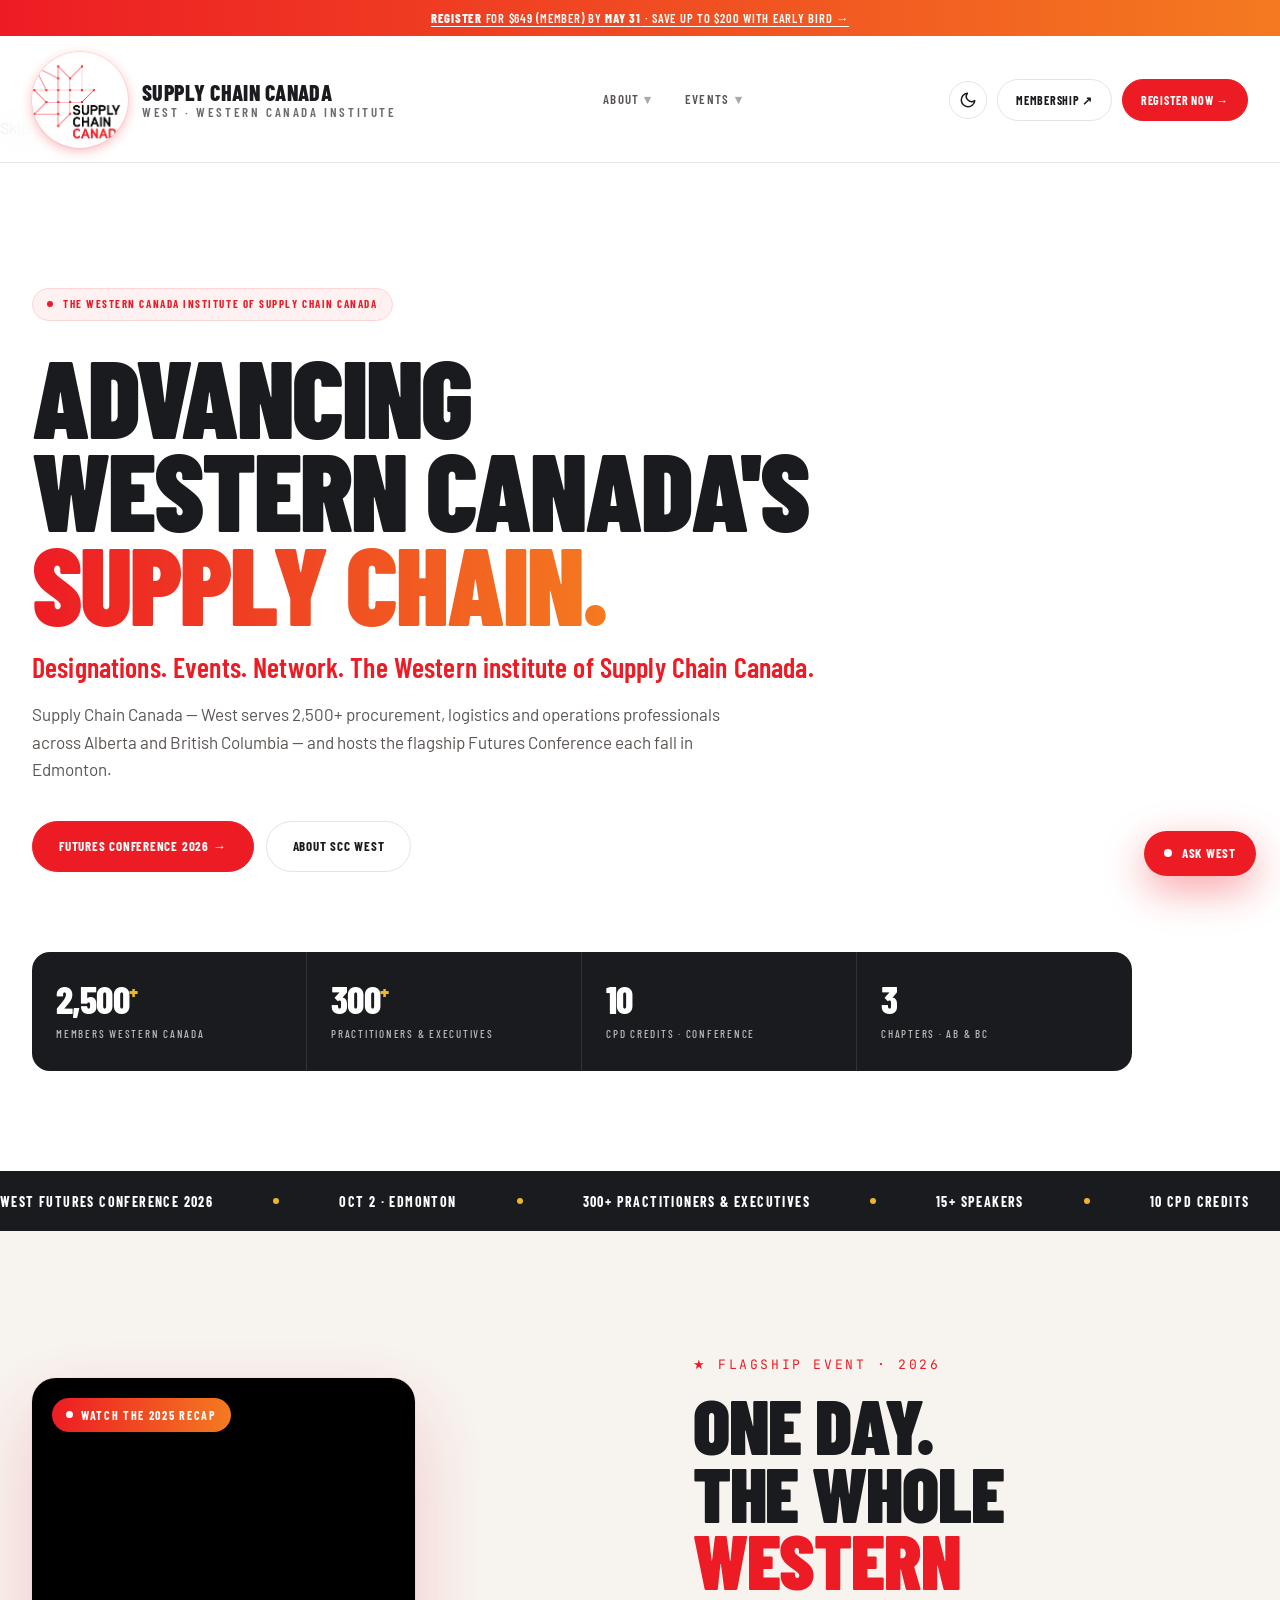
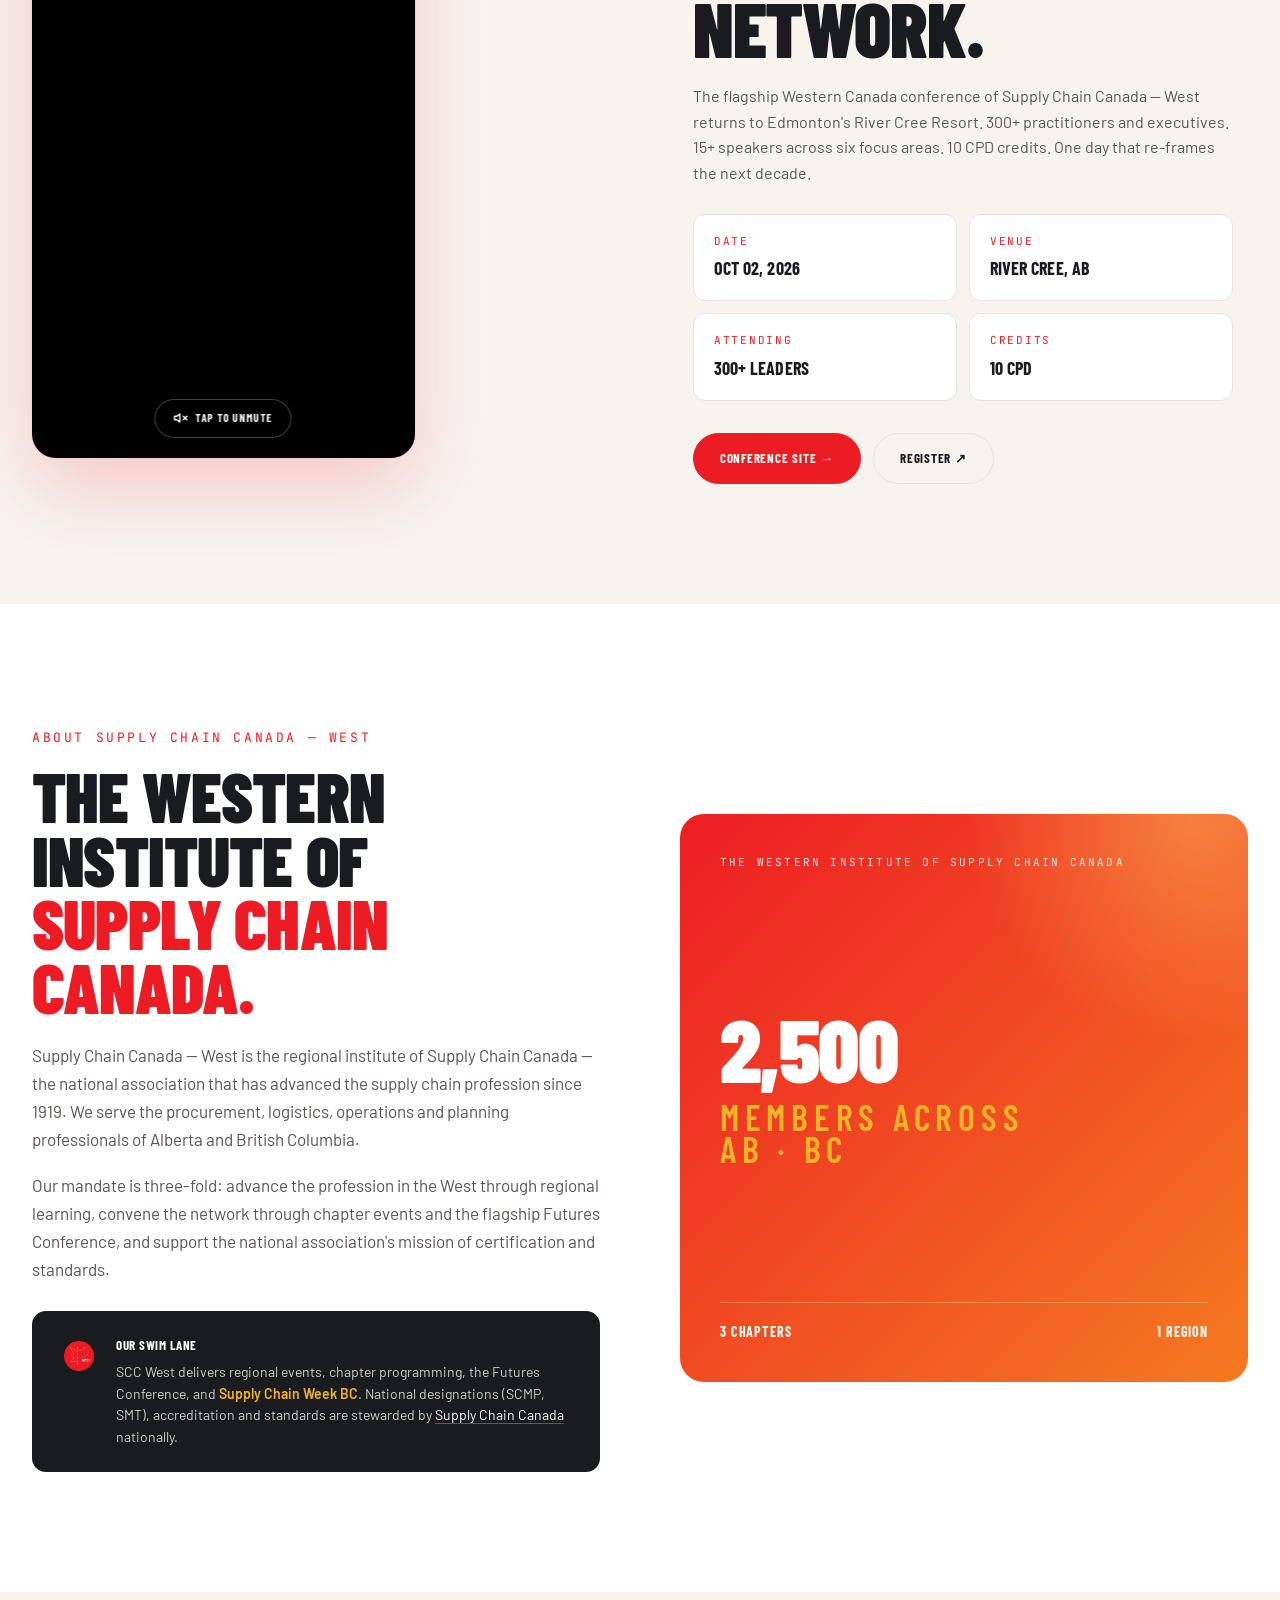
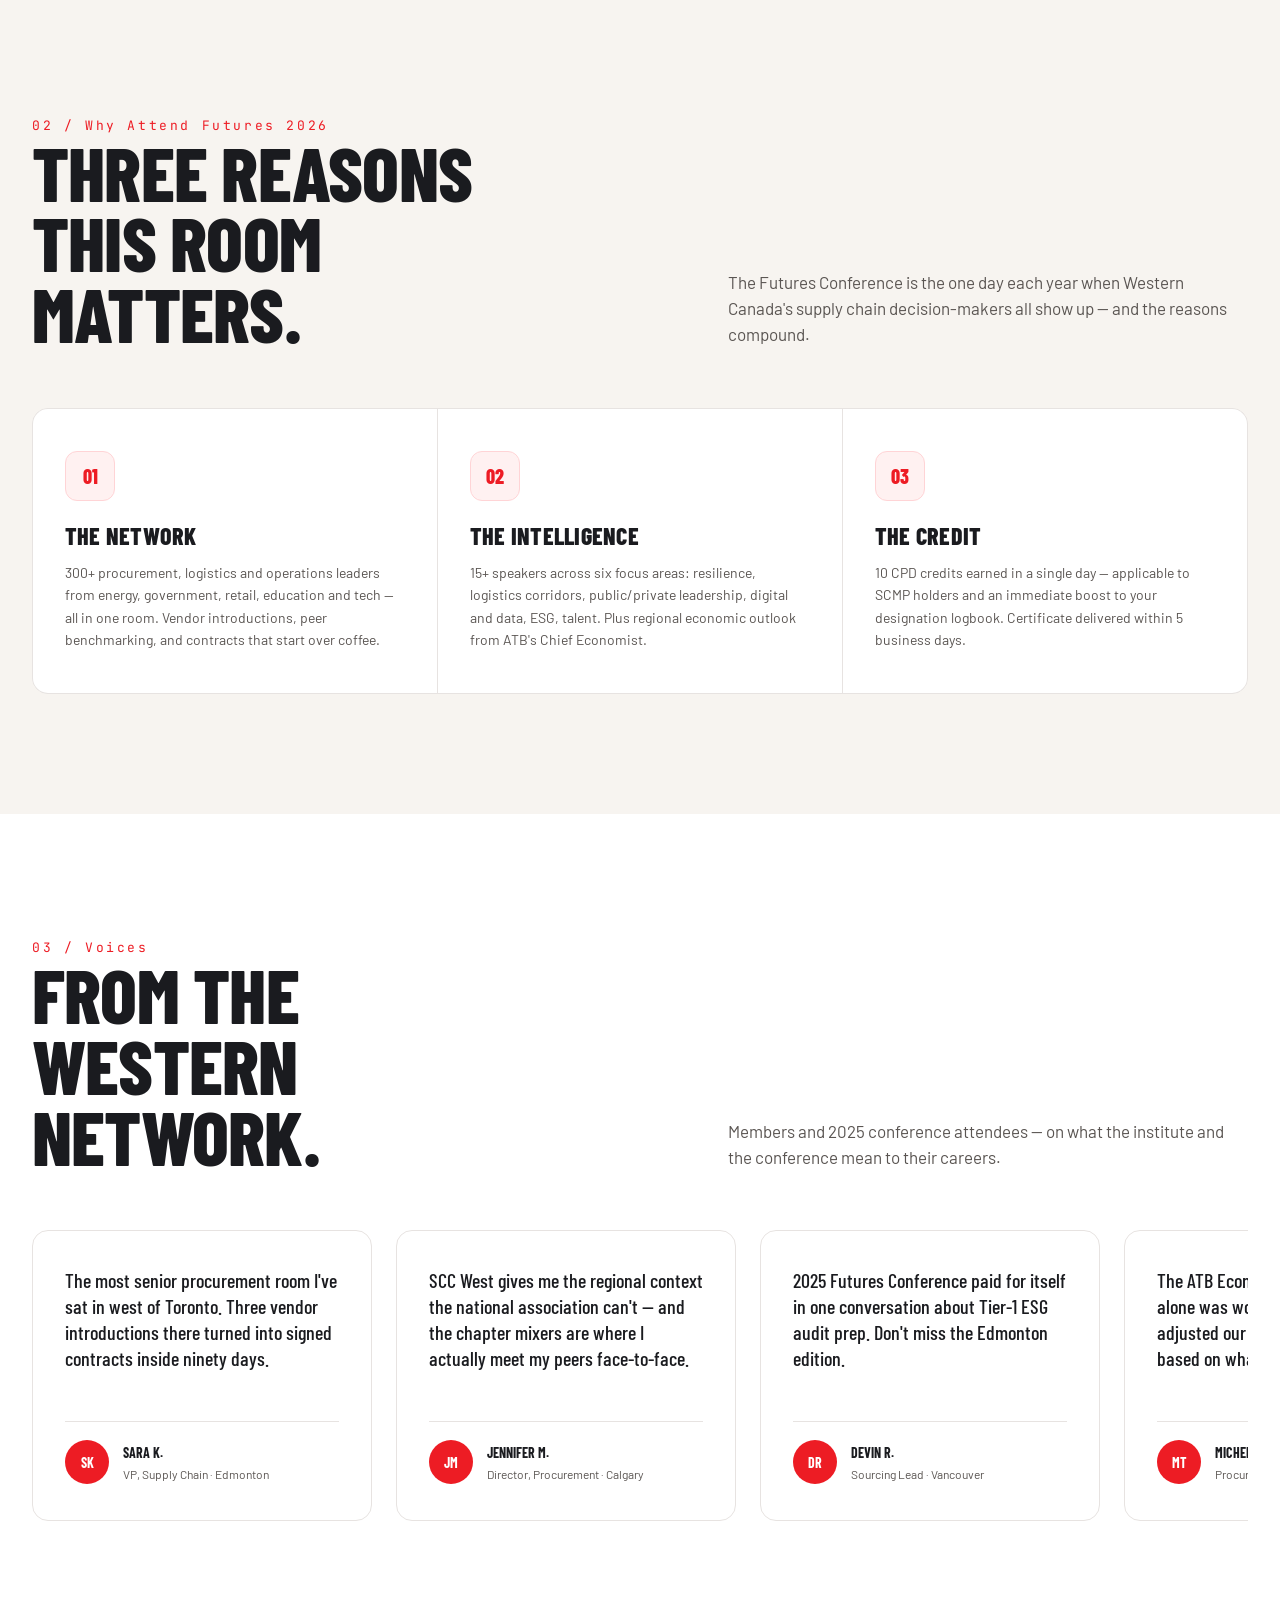
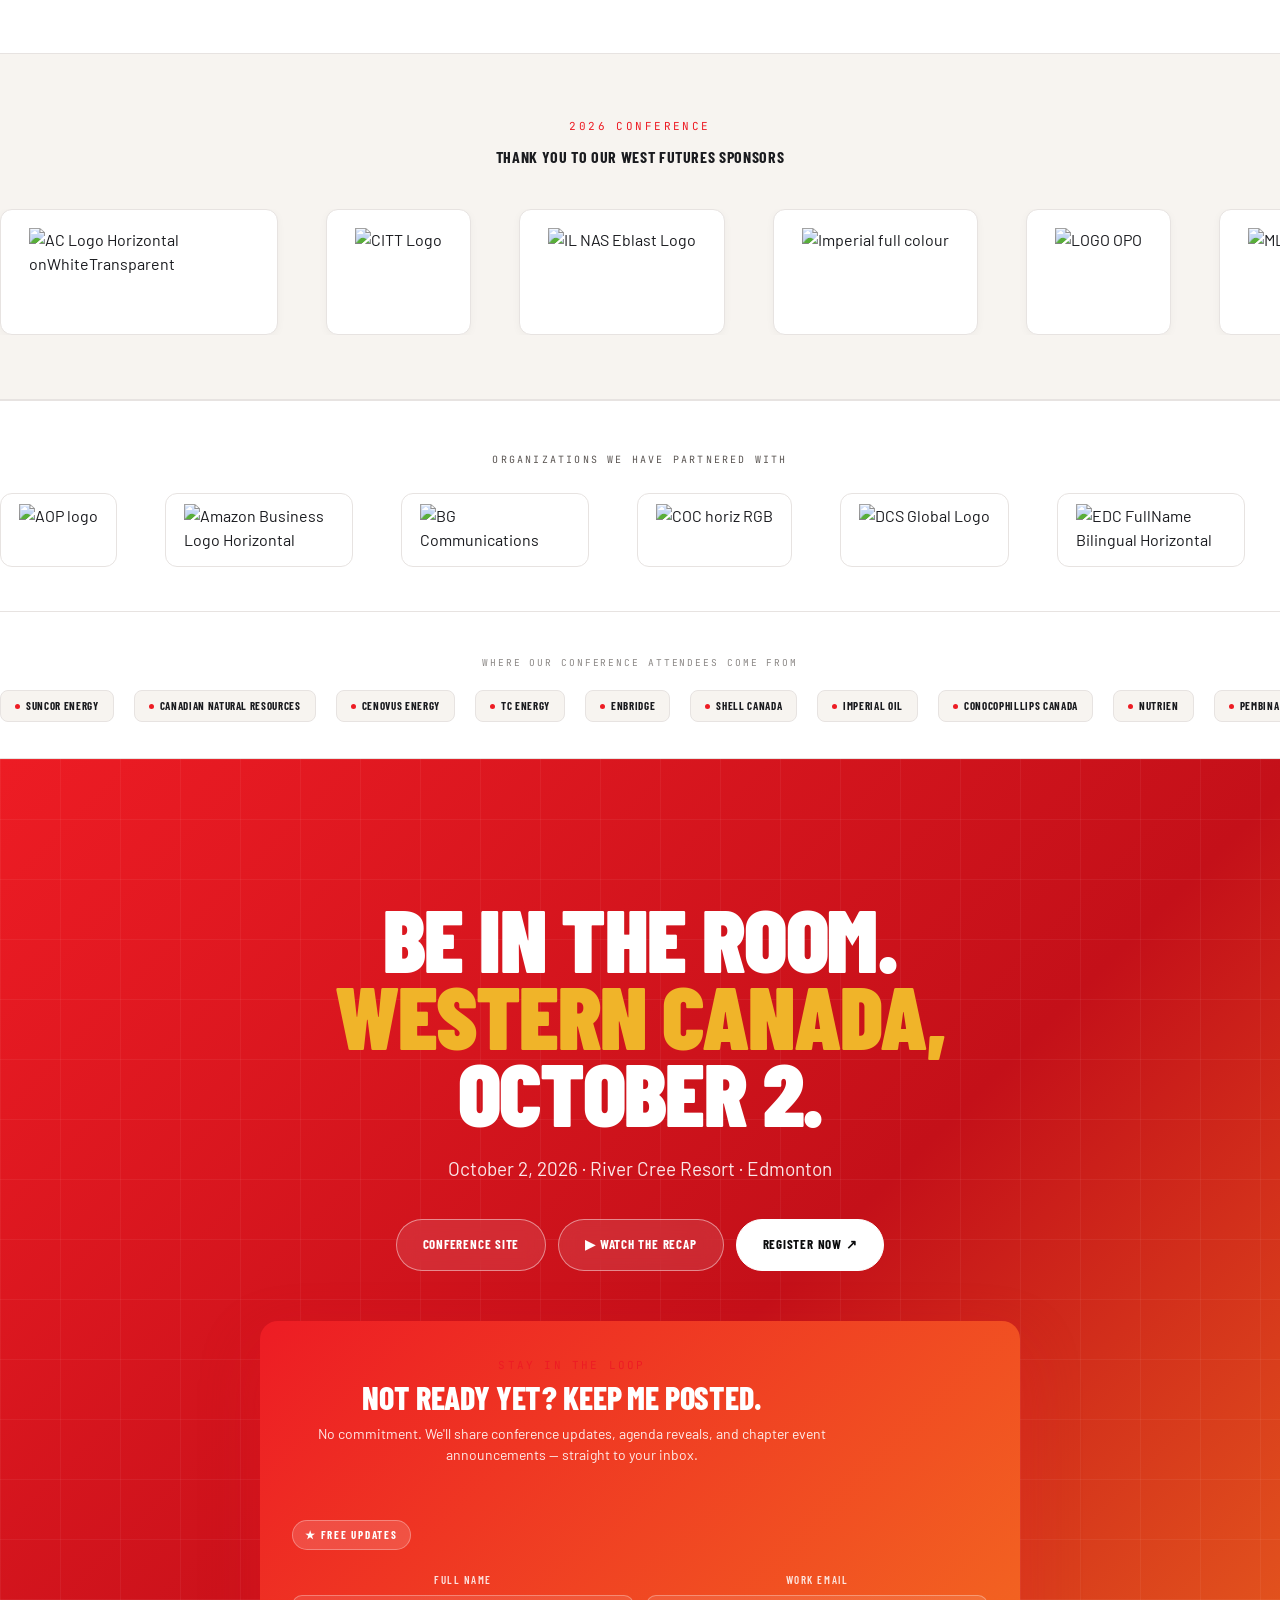
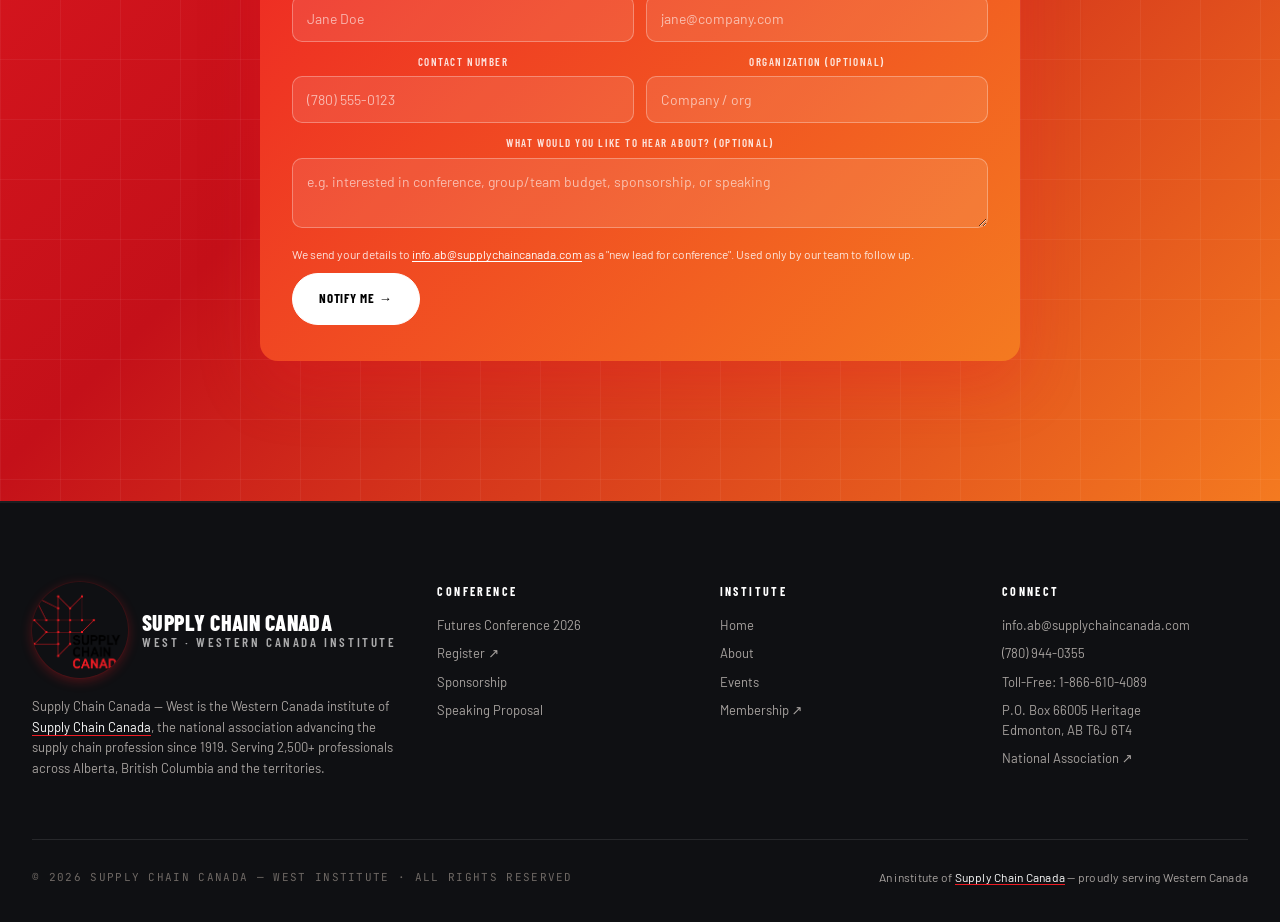
==== commit 33a77012: "Route all images through wsrv.nl proxy for automatic WebP compression and fast loading" ====
--- a/index.html
+++ b/index.html
@@ -38,40 +38,33 @@
 
 <style>
   /* HERO (white) */
-  @keyframes heroIn{from{opacity:0;transform:translateY(18px)}to{opacity:1;transform:none}}
+  .hero{position:relative;padding:calc(var(--topbar-h,38px) + 110px) 0 100px;overflow:hidden;background:var(--white);text-align:left}
+  .hero-eyebrow{display:inline-flex;align-items:center;gap:10px;background:#FFF1F1;color:var(--red);border:1px solid #FFD4D6;padding:7px 14px;border-radius:999px;font-family:var(--display);font-weight:700;text-transform:uppercase;font-size:11px;letter-spacing:.14em;margin-bottom:28px}
+  .hero-eyebrow .d{width:6px;height:6px;border-radius:50%;background:var(--red);animation:pulse 2s infinite}
   @keyframes pulse{0%{box-shadow:0 0 0 0 rgba(237,28,36,.5)}70%{box-shadow:0 0 0 8px rgba(237,28,36,0)}}
-  .hero{position:relative;padding:calc(var(--topbar-h,38px) + 110px) 0 100px;overflow:hidden;background:var(--white);text-align:left}
-  .hero-eyebrow{display:inline-flex;align-items:center;gap:10px;background:#FFF1F1;color:var(--red);border:1px solid #FFD4D6;padding:7px 14px;border-radius:999px;font-family:var(--display);font-weight:700;text-transform:uppercase;font-size:11px;letter-spacing:.14em;margin-bottom:28px;animation:heroIn .6s ease both}
-  html.dark .hero-eyebrow{background:rgba(237,28,36,.12);border-color:rgba(237,28,36,.3)}
-  .hero-eyebrow .d{width:6px;height:6px;border-radius:50%;background:var(--red);animation:pulse 2s infinite}
-  .hero h1{font-family:var(--display);font-weight:900;text-transform:uppercase;font-size:clamp(56px,8.5vw,148px);line-height:.86;letter-spacing:-.018em;max-width:1200px;margin:0 0;color:var(--ink);animation:heroIn .7s .08s ease both}
+  .hero h1{font-family:var(--display);font-weight:900;text-transform:uppercase;font-size:clamp(56px,8.5vw,148px);line-height:.86;letter-spacing:-.018em;max-width:1200px;margin:0 0;color:var(--ink)}
   .hero h1 .grad{background:linear-gradient(90deg,#ED1C24 0%,#F47A20 100%);-webkit-background-clip:text;background-clip:text;color:transparent;display:inline-block}
-  .hero-sub{font-family:var(--display);font-weight:600;font-size:clamp(20px,2.2vw,28px);color:var(--red);margin:22px 0 0;letter-spacing:.005em;line-height:1.15;animation:heroIn .7s .16s ease both}
-  .hero-sub2{font-size:17px;color:var(--muted);max-width:720px;margin:18px 0 0;line-height:1.6;animation:heroIn .7s .22s ease both}
-  .hero-cta{margin:38px auto 0;display:flex;gap:12px;flex-wrap:wrap;justify-content:flex-start;animation:heroIn .7s .3s ease both}
-
-  .hero-stats{margin-top:80px;display:grid;grid-template-columns:repeat(4,1fr);gap:0;background:var(--ink);border-radius:18px;overflow:hidden;max-width:1100px;margin-left:0;margin-right:0;box-shadow:0 20px 60px rgba(10,11,12,.18),0 0 0 1px rgba(255,255,255,.04)}
-  .hero-stats > div{padding:28px 24px;border-right:1px solid rgba(255,255,255,.1);transition:background .2s}
+  .hero-sub{font-family:var(--display);font-weight:600;font-size:clamp(20px,2.2vw,28px);color:var(--red);margin:22px 0 0;letter-spacing:.005em;line-height:1.15}
+  .hero-sub2{font-size:17px;color:var(--muted);max-width:720px;margin:18px 0 0;line-height:1.6}
+  .hero-cta{margin:38px auto 0;display:flex;gap:12px;flex-wrap:wrap;justify-content:flex-start}
+
+  .hero-stats{margin-top:80px;display:grid;grid-template-columns:repeat(4,1fr);gap:0;background:var(--ink);border-radius:18px;overflow:hidden;max-width:1100px;margin-left:0;margin-right:0}
+  .hero-stats > div{padding:28px 24px;border-right:1px solid rgba(255,255,255,.1)}
   .hero-stats > div:last-child{border-right:0}
-  .hero-stats > div:hover{background:rgba(255,255,255,.04)}
   .hero-stats .v{font-family:var(--display);font-weight:800;font-size:38px;line-height:1;letter-spacing:-.015em;color:#fff}
   .hero-stats .v sup{color:#F0B429;font-size:.55em;vertical-align:super}
   .hero-stats .l{font-family:var(--display);font-weight:500;text-transform:uppercase;font-size:11px;letter-spacing:.16em;color:rgba(255,255,255,.7);margin-top:8px}
   @media (max-width:880px){.hero-stats{grid-template-columns:repeat(2,1fr)}.hero-stats > div:nth-child(2){border-right:0}.hero-stats > div:nth-child(1),.hero-stats > div:nth-child(2){border-bottom:1px solid rgba(255,255,255,.1)}}
 
   /* MARQUEE */
-  .marquee{background:var(--ink);padding:18px 0;overflow:hidden;white-space:nowrap;color:#fff;position:relative;
-    -webkit-mask-image:linear-gradient(90deg,transparent 0%,#000 6%,#000 94%,transparent 100%);
-    mask-image:linear-gradient(90deg,transparent 0%,#000 6%,#000 94%,transparent 100%);
-  }
-  .marquee-track{display:inline-flex;gap:60px;animation:scroll 55s linear infinite;font-family:var(--display);font-weight:700;text-transform:uppercase;font-size:14px;letter-spacing:.1em}
+  .marquee{background:var(--ink);padding:18px 0;overflow:hidden;white-space:nowrap;color:#fff}
+  .marquee-track{display:inline-flex;gap:60px;animation:scroll 60s linear infinite;font-family:var(--display);font-weight:700;text-transform:uppercase;font-size:14px;letter-spacing:.1em}
   .marquee-track span{display:inline-flex;align-items:center;gap:60px}
   .marquee-track .dot{width:6px;height:6px;border-radius:50%;background:#F0B429;display:inline-block}
   @keyframes scroll{from{transform:translateX(0)}to{transform:translateX(-50%)}}
 
   /* CONFERENCE SPOTLIGHT */
-  .spotlight{background:var(--soft);padding:120px 0;position:relative;overflow:hidden}
-  .spotlight::before{content:"";position:absolute;top:-100px;left:-100px;width:600px;height:600px;background:radial-gradient(circle,rgba(237,28,36,.07) 0%,transparent 70%);pointer-events:none}
+  .spotlight{background:var(--soft);padding:120px 0}
   .spot-grid{display:grid;grid-template-columns:1.1fr 1fr;gap:50px;align-items:center}
   .spot-video{position:relative;aspect-ratio:9/16;max-height:680px;background:#000;border-radius:24px;overflow:hidden;box-shadow:0 30px 80px rgba(237,28,36,.2);cursor:pointer}
   .spot-video video{width:100%;height:100%;object-fit:cover}
@@ -84,8 +77,7 @@
   .spot-text h2 .red{color:var(--red)}
   .spot-text p{color:var(--muted);line-height:1.6;font-size:16px;margin-bottom:28px;max-width:540px}
   .spot-facts{display:grid;grid-template-columns:repeat(2,1fr);gap:12px;margin-bottom:32px;max-width:540px}
-  .spot-facts > div{background:#fff;border:1px solid var(--line);border-radius:12px;padding:18px 20px;transition:box-shadow .22s,transform .22s}
-  .spot-facts > div:hover{box-shadow:0 8px 24px rgba(237,28,36,.1);transform:translateY(-2px);border-color:rgba(237,28,36,.2)}
+  .spot-facts > div{background:#fff;border:1px solid var(--line);border-radius:12px;padding:18px 20px}
   .spot-facts .k{font-family:var(--mono);font-size:11px;color:var(--red);letter-spacing:.16em;text-transform:uppercase}
   .spot-facts .v{font-family:var(--display);font-weight:700;font-size:18px;text-transform:uppercase;margin-top:6px;letter-spacing:.005em;color:var(--ink)}
   @media (max-width:980px){.spot-grid{grid-template-columns:1fr;gap:40px}.spot-video{aspect-ratio:16/10;max-height:none}}
@@ -102,7 +94,7 @@
   .about-left .swimlane .mark img{width:100%;}
   .about-left .swimlane .tx{font-size:14px;line-height:1.55;color:#cfcdcb}
   .about-left .swimlane .tx strong{color:#fff;display:block;margin-bottom:6px;font-family:var(--display);text-transform:uppercase;letter-spacing:.04em;font-size:13px}
-  .about-right{position:relative;aspect-ratio:1/1;background:linear-gradient(135deg,#ED1C24 0%,#C41019 45%,#F47A20 100%);border-radius:24px;overflow:hidden;padding:40px;display:flex;flex-direction:column;justify-content:space-between;color:#fff;box-shadow:0 32px 80px rgba(237,28,36,.28),0 0 0 1px rgba(255,255,255,.1)}
+  .about-right{position:relative;aspect-ratio:1/1;background:linear-gradient(135deg,#ED1C24 0%,#F47A20 100%);border-radius:24px;overflow:hidden;padding:40px;display:flex;flex-direction:column;justify-content:space-between;color:#fff}
   .about-right::before{content:"";position:absolute;top:-40%;right:-30%;width:80%;height:80%;background:radial-gradient(circle,rgba(255,216,107,.4),transparent 70%)}
   .about-right > *{position:relative}
   .about-right .top{font-family:var(--mono);font-size:11px;letter-spacing:.2em;text-transform:uppercase;opacity:.9}
@@ -211,7 +203,6 @@
 <body>
 
 <header class="hero" id="top">
-  <div class="hero-ambient" aria-hidden="true"></div>
   <div class="wrap">
     <span class="hero-eyebrow"><span class="d"></span>The Western Canada Institute of Supply Chain Canada</span>
     <h1>Advancing<br/>Western Canada's<br/><span class="grad">supply chain.</span></h1>
@@ -221,7 +212,7 @@
       <a href="events/futures-conference-2026.html" class="pill-btn solid">Futures Conference 2026 →</a>
       <a href="about.html" class="pill-btn ghost">About SCC West</a>
     </div>
-    <div class="hero-stats reveal">
+    <div class="hero-stats">
       <div><div class="v">2,500<sup>+</sup></div><div class="l">Members Western Canada</div></div>
       <div><div class="v">300<sup>+</sup></div><div class="l">Practitioners &amp; Executives</div></div>
       <div><div class="v">10</div><div class="l">CPD Credits · Conference</div></div>
@@ -308,24 +299,21 @@
       </div>
       <p class="lead">The Futures Conference is the one day each year when Western Canada's supply chain decision-makers all show up — and the reasons compound.</p>
     </div>
-    <div class="why-grid">
-      <div class="why-card reveal rev-s1">
+    <div class="why-grid reveal">
+      <div class="why-card">
         <div class="ic">01</div>
         <h3>The Network</h3>
         <p>300+ procurement, logistics and operations leaders from energy, government, retail, education and tech — all in one room. Vendor introductions, peer benchmarking, and contracts that start over coffee.</p>
-        <span class="wm" aria-hidden="true">01</span>
-      </div>
-      <div class="why-card reveal rev-s2">
+      </div>
+      <div class="why-card">
         <div class="ic">02</div>
         <h3>The Intelligence</h3>
         <p>15+ speakers across six focus areas: resilience, logistics corridors, public/private leadership, digital and data, ESG, talent. Plus regional economic outlook from ATB's Chief Economist.</p>
-        <span class="wm" aria-hidden="true">02</span>
-      </div>
-      <div class="why-card reveal rev-s3">
+      </div>
+      <div class="why-card">
         <div class="ic">03</div>
         <h3>The Credit</h3>
         <p>10 CPD credits earned in a single day — applicable to SCMP holders and an immediate boost to your designation logbook. Certificate delivered within 5 business days.</p>
-        <span class="wm" aria-hidden="true">03</span>
       </div>
     </div>
   </div>
@@ -343,44 +331,30 @@
     </div>
     <div class="t-grid reveal" id="tGrid">
       <div class="t-card">
-        <span class="t-qmark" aria-hidden="true">❝</span>
-        <div class="t-stars" aria-label="5 stars"><i>★</i><i>★</i><i>★</i><i>★</i><i>★</i></div>
         <p class="q">The most senior procurement room I've sat in west of Toronto. Three vendor introductions there turned into signed contracts inside ninety days.</p>
         <div class="who"><div class="av">SK</div><div><div class="nm">Sara K.</div><div class="rl">VP, Supply Chain · Edmonton</div></div></div>
       </div>
       <div class="t-card">
-        <span class="t-qmark" aria-hidden="true">❝</span>
-        <div class="t-stars" aria-label="5 stars"><i>★</i><i>★</i><i>★</i><i>★</i><i>★</i></div>
         <p class="q">SCC West gives me the regional context the national association can't — and the chapter mixers are where I actually meet my peers face-to-face.</p>
         <div class="who"><div class="av">JM</div><div><div class="nm">Jennifer M.</div><div class="rl">Director, Procurement · Calgary</div></div></div>
       </div>
       <div class="t-card">
-        <span class="t-qmark" aria-hidden="true">❝</span>
-        <div class="t-stars" aria-label="5 stars"><i>★</i><i>★</i><i>★</i><i>★</i><i>★</i></div>
         <p class="q">2025 Futures Conference paid for itself in one conversation about Tier-1 ESG audit prep. Don't miss the Edmonton edition.</p>
         <div class="who"><div class="av">DR</div><div><div class="nm">Devin R.</div><div class="rl">Sourcing Lead · Vancouver</div></div></div>
       </div>
       <div class="t-card">
-        <span class="t-qmark" aria-hidden="true">❝</span>
-        <div class="t-stars" aria-label="5 stars"><i>★</i><i>★</i><i>★</i><i>★</i><i>★</i></div>
         <p class="q">The ATB Economic Outlook session alone was worth the registration. We adjusted our Q4 procurement strategy based on what we heard that morning.</p>
         <div class="who"><div class="av">MT</div><div><div class="nm">Michelle T.</div><div class="rl">Procurement Manager · Calgary</div></div></div>
       </div>
       <div class="t-card">
-        <span class="t-qmark" aria-hidden="true">❝</span>
-        <div class="t-stars" aria-label="5 stars"><i>★</i><i>★</i><i>★</i><i>★</i><i>★</i></div>
         <p class="q">I've attended supply chain events across the country — the Futures Conference has the best mix of senior executives and working practitioners I've seen anywhere.</p>
         <div class="who"><div class="av">RA</div><div><div class="nm">Ryan A.</div><div class="rl">Logistics Director · Edmonton</div></div></div>
       </div>
       <div class="t-card">
-        <span class="t-qmark" aria-hidden="true">❝</span>
-        <div class="t-stars" aria-label="5 stars"><i>★</i><i>★</i><i>★</i><i>★</i><i>★</i></div>
         <p class="q">Our company renewed our chapter sponsorship after the first conference. The ROI on relationship-building is unmatched for our Western Canada business development.</p>
         <div class="who"><div class="av">CL</div><div><div class="nm">Christine L.</div><div class="rl">VP Business Development · Vancouver</div></div></div>
       </div>
       <div class="t-card">
-        <span class="t-qmark" aria-hidden="true">❝</span>
-        <div class="t-stars" aria-label="5 stars"><i>★</i><i>★</i><i>★</i><i>★</i><i>★</i></div>
         <p class="q">10 CPD credits in a single day is exceptional. I recommend the Futures Conference to every SCMP candidate on my team — they come back energised.</p>
         <div class="who"><div class="av">PW</div><div><div class="nm">Patrick W.</div><div class="rl">Supply Chain Director · BC</div></div></div>
       </div>
@@ -394,7 +368,7 @@
     <p style="font-family:var(--mono);font-size:11px;color:var(--red);letter-spacing:.22em;text-transform:uppercase;margin:0 0 10px">2026 Conference</p>
     <span class="lc-lbl">Thank You to Our West Futures Sponsors</span>
   </div>
-  <div class="lc-track-outer c-fade">
+  <div class="lc-track-outer">
     <div class="lc-track" id="sponsorTrack"></div>
   </div>
 </section>
@@ -404,7 +378,7 @@
   <div class="wrap lc-head reveal">
     <span class="lc-lbl">Organizations we have partnered with</span>
   </div>
-  <div class="lc-track-outer c-fade">
+  <div class="lc-track-outer">
     <div class="lc-track" id="pastPartnersTrack"></div>
   </div>
 </section>
@@ -414,13 +388,13 @@
   <div class="crc-head">
     <span class="crc-lbl">Where our conference attendees come from</span>
   </div>
-  <div class="crc-outer c-fade">
+  <div class="crc-outer">
     <div class="crc-track" id="attendeesCarouselTrack"></div>
   </div>
 </section>
 
 <!-- FINAL CTA -->
-<section class="final has-grain">
+<section class="final">
   <div class="wrap">
     <h2>Be in the room.<br/><span class="gold">Western Canada,</span><br/>October 2.</h2>
     <p>October 2, 2026 · River Cree Resort · Edmonton</p>
@@ -466,6 +440,16 @@
   grid.addEventListener('touchend', ()=>{ setTimeout(()=>{ active = true; }, 2500); }, {passive:true});
 })();
 
+/* ===== Image optimisation proxy (images.weserv.nl) ===== */
+function imgProxy(src,w,q){
+  if(/\.svg$/i.test(src)) return src;
+  try{
+    const abs=new URL(src,window.location.href).href;
+    const cb=Math.floor(Date.now()/86400000);
+    return 'https://images.weserv.nl/?url='+encodeURIComponent(abs)+'&w='+(w||300)+'&output=webp&q='+(q||82)+'&il&cb='+cb;
+  }catch(e){return src;}
+}
+
 /* ===== Sponsor logo carousel ===== */
 (function(){
   const track = document.getElementById('sponsorTrack');
@@ -482,9 +466,10 @@
         const wrap = document.createElement('div');
         wrap.className = 'lc-logo';
         const img = document.createElement('img');
-        img.src = 'assets/sponsors/' + encodeURIComponent(f);
+        img.src = imgProxy('assets/sponsors/' + f, 200);
         img.alt = f.replace(/\.[^.]+$/, '').replace(/[-_]/g, ' ');
         img.loading = 'lazy';
+        img.decoding = 'async';
         if(href && href !== '#'){
           const a = document.createElement('a');
           a.href = href; a.target = '_blank'; a.rel = 'noopener';
@@ -514,9 +499,10 @@
         const wrap = document.createElement('div');
         wrap.className = 'lc-logo';
         const img = document.createElement('img');
-        img.src = 'assets/past-partners/' + encodeURIComponent(f);
+        img.src = imgProxy('assets/past-partners/' + f, 200);
         img.alt = f.replace(/\.[^.]+$/, '').replace(/[-_]/g, ' ');
         img.loading = 'lazy';
+        img.decoding = 'async';
         wrap.appendChild(img);
         track.appendChild(wrap);
       });
@@ -549,34 +535,6 @@
   render(); render();
 })();
 
-/* ===== Hero stats — count-up animation ===== */
-(function(){
-  const cells = document.querySelectorAll('.hero-stats .v');
-  if(!cells.length) return;
-  const io = new IntersectionObserver(entries => {
-    entries.forEach(entry => {
-      if(!entry.isIntersecting) return;
-      const el = entry.target;
-      const sup = el.querySelector('sup');
-      const supHTML = sup ? sup.outerHTML : '';
-      const rawNum = parseFloat(el.textContent.replace(/,/g,'').replace(/[^0-9.]/g,''));
-      if(isNaN(rawNum)) return;
-      const dur = 1300;
-      const t0 = performance.now();
-      function tick(now){
-        const p = Math.min((now - t0) / dur, 1);
-        const eased = 1 - Math.pow(1 - p, 3);
-        const val = Math.round(eased * rawNum);
-        el.innerHTML = (val >= 1000 ? val.toLocaleString() : val) + supHTML;
-        if(p < 1) requestAnimationFrame(tick);
-      }
-      requestAnimationFrame(tick);
-      io.unobserve(el);
-    });
-  }, {threshold:0.6});
-  cells.forEach(c => io.observe(c));
-})();
-
 /* Video autoplay muted, tap to unmute */
 const lvid = document.getElementById('lvid');
 const lvidMute = document.getElementById('lvidMute');
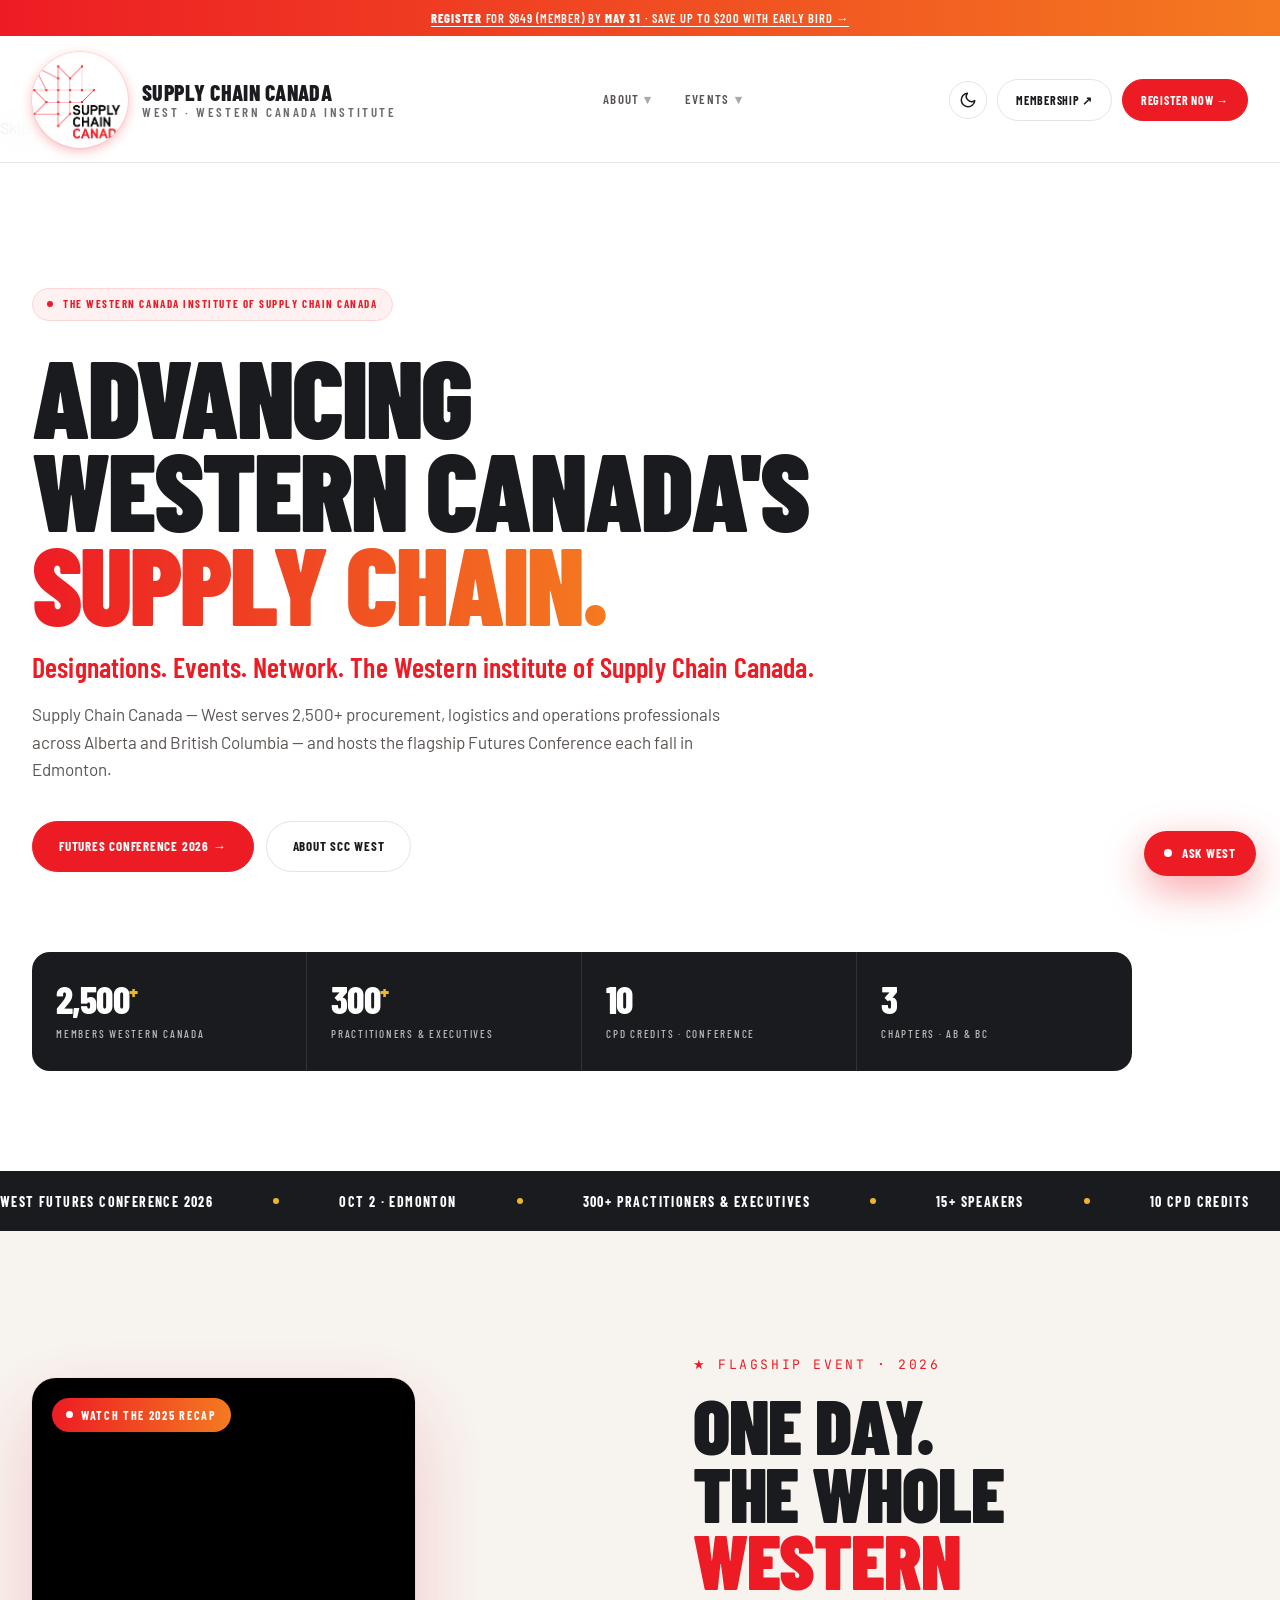
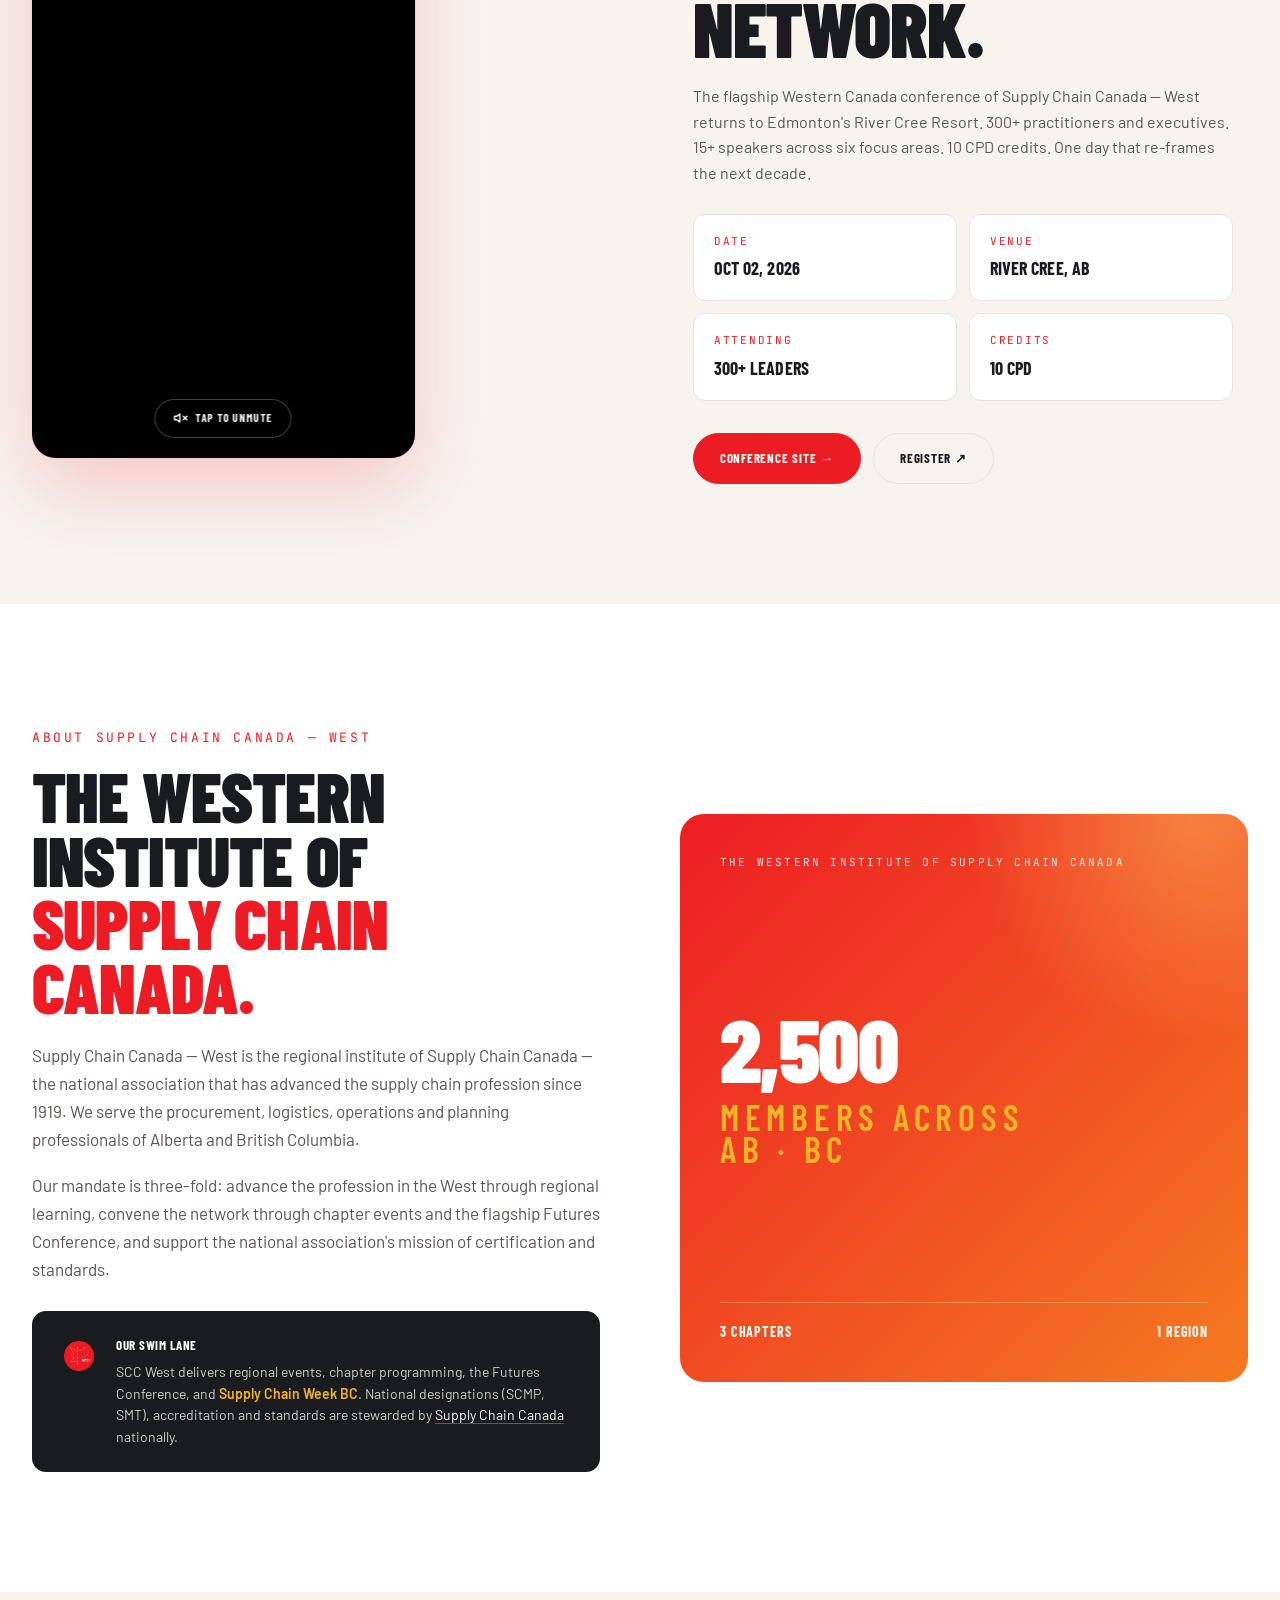
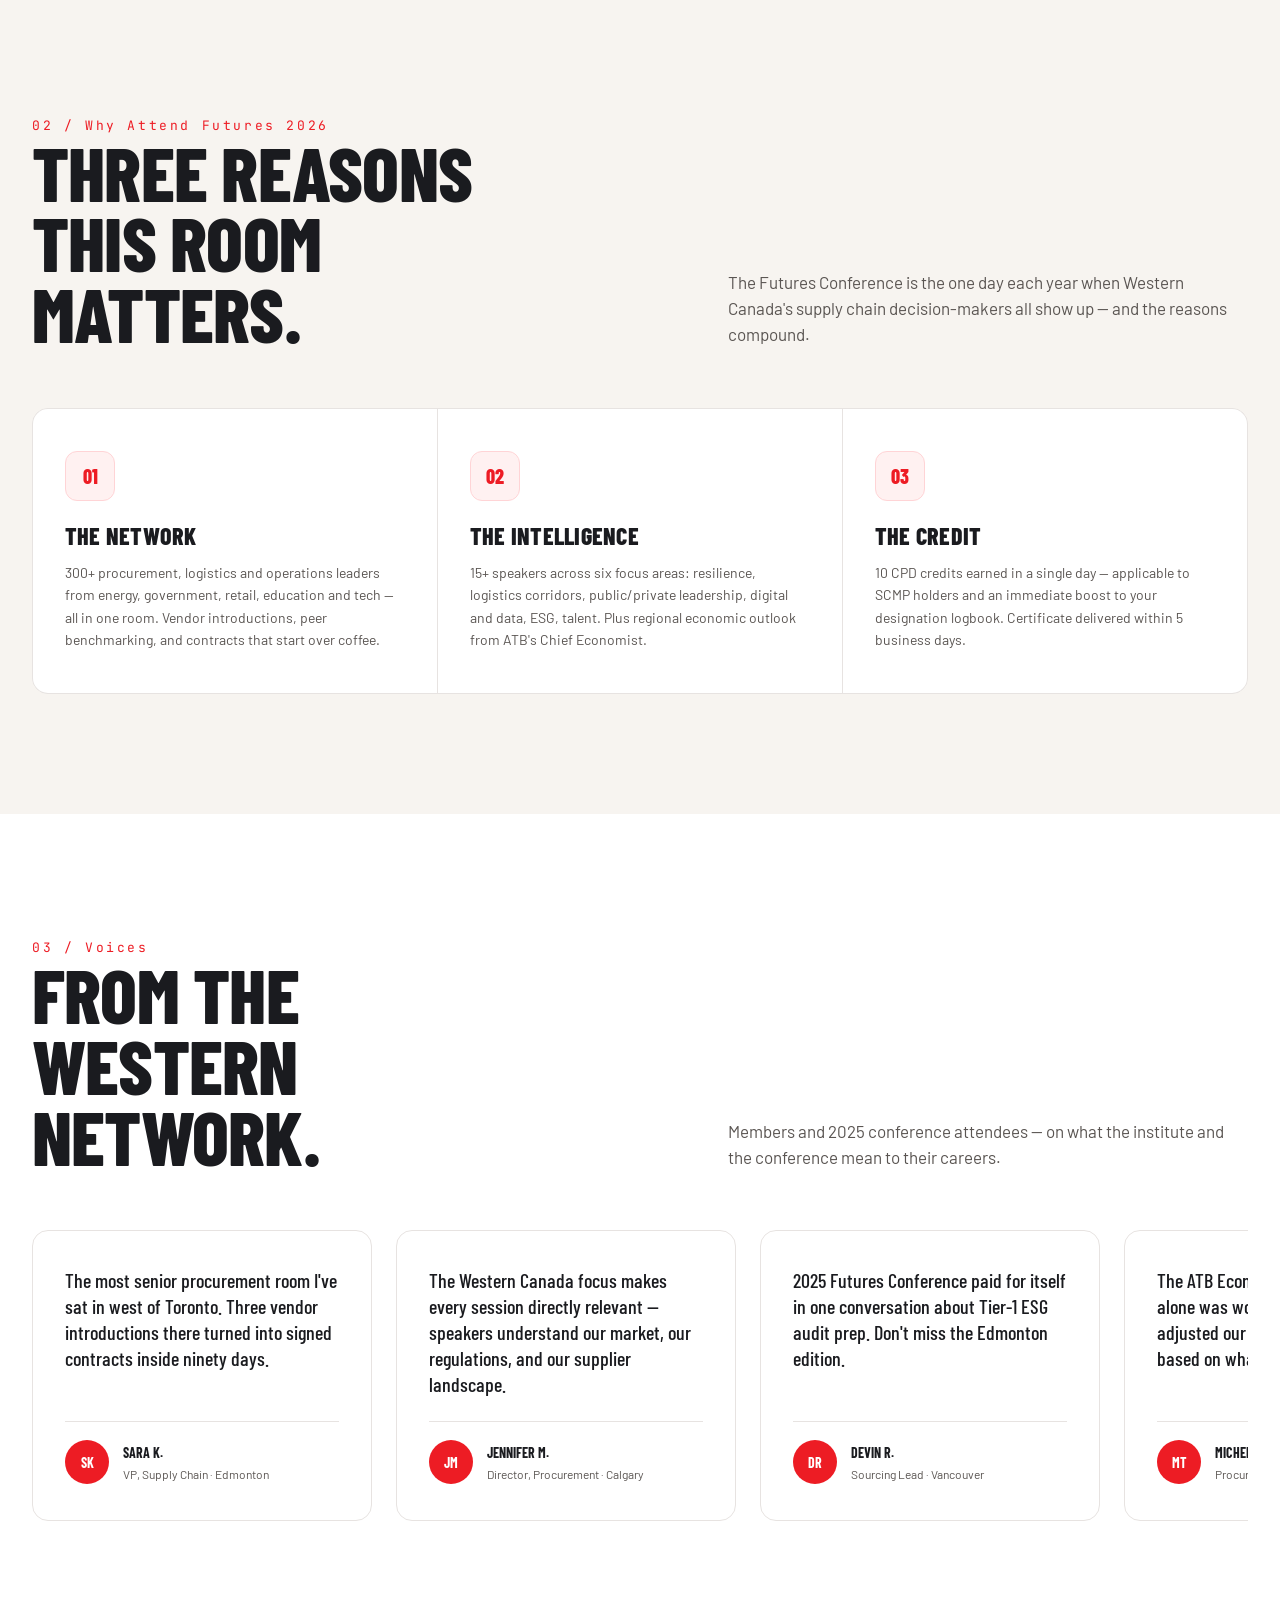
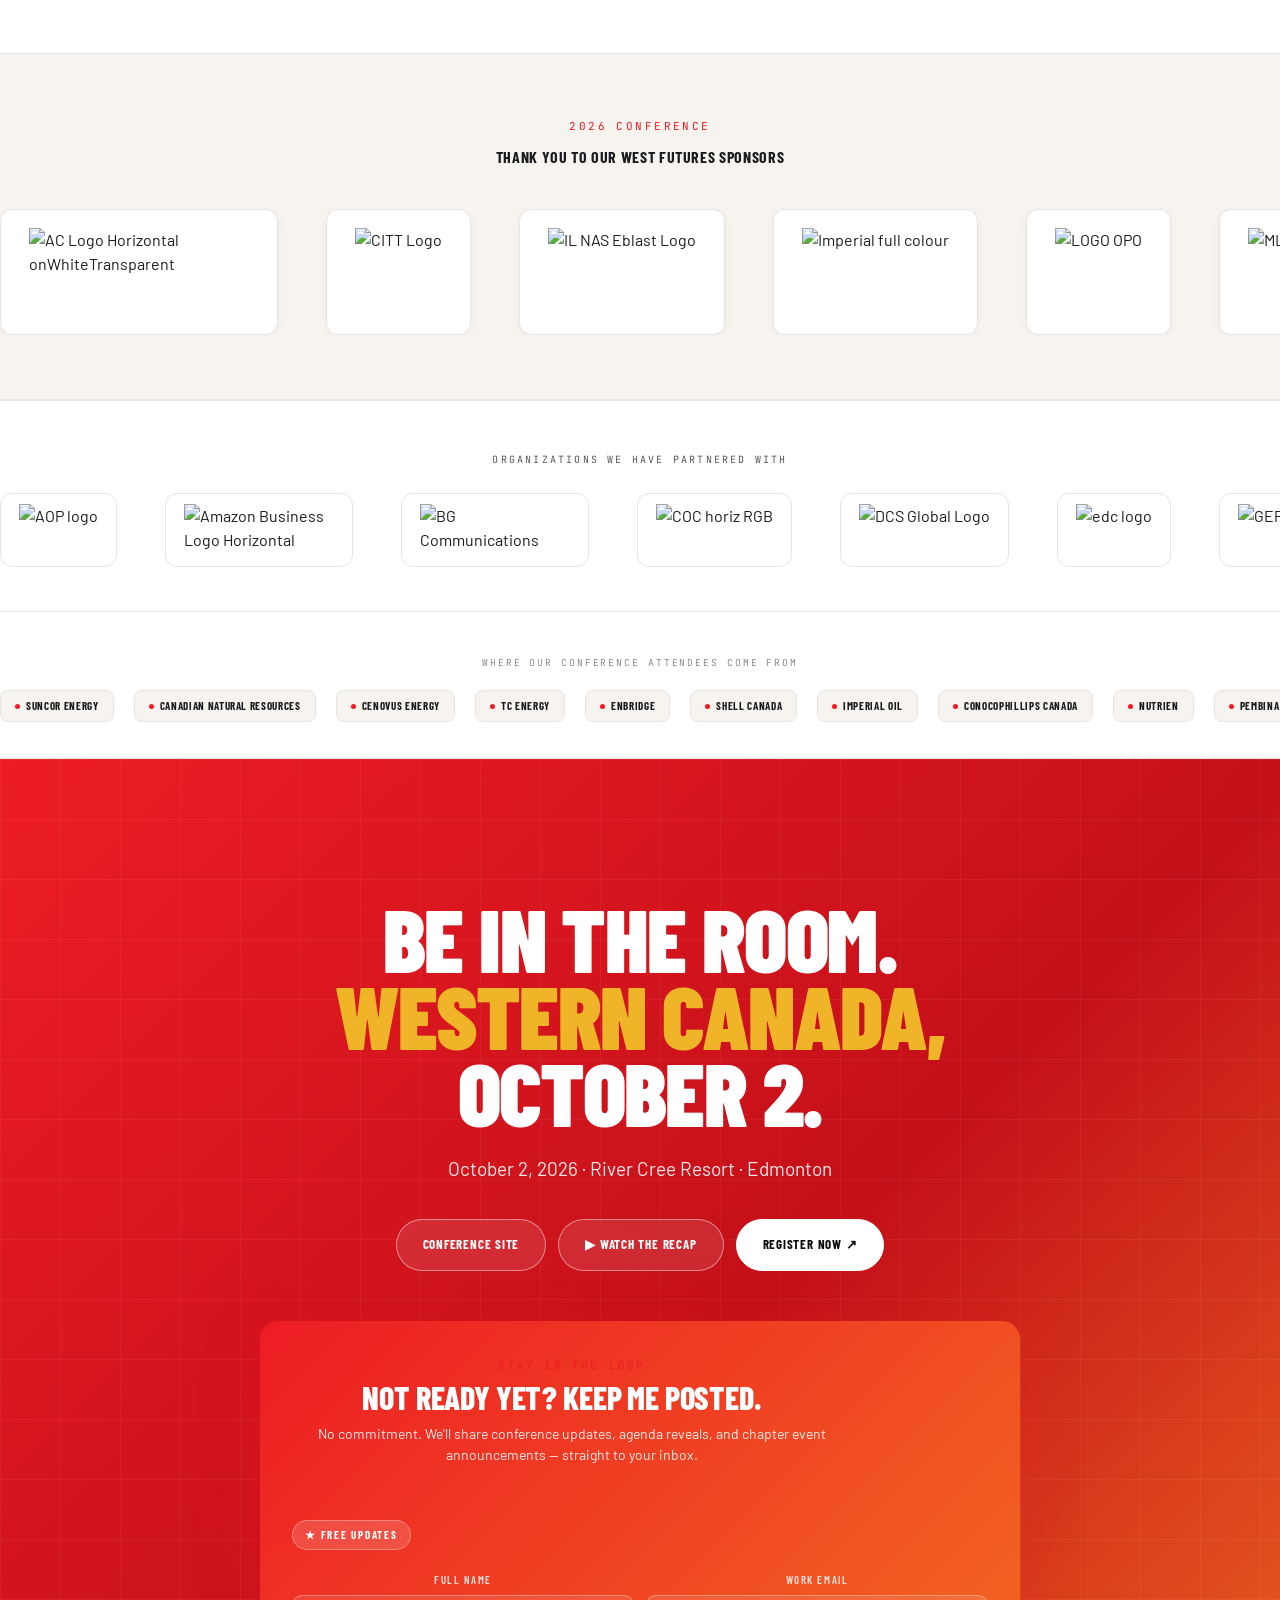
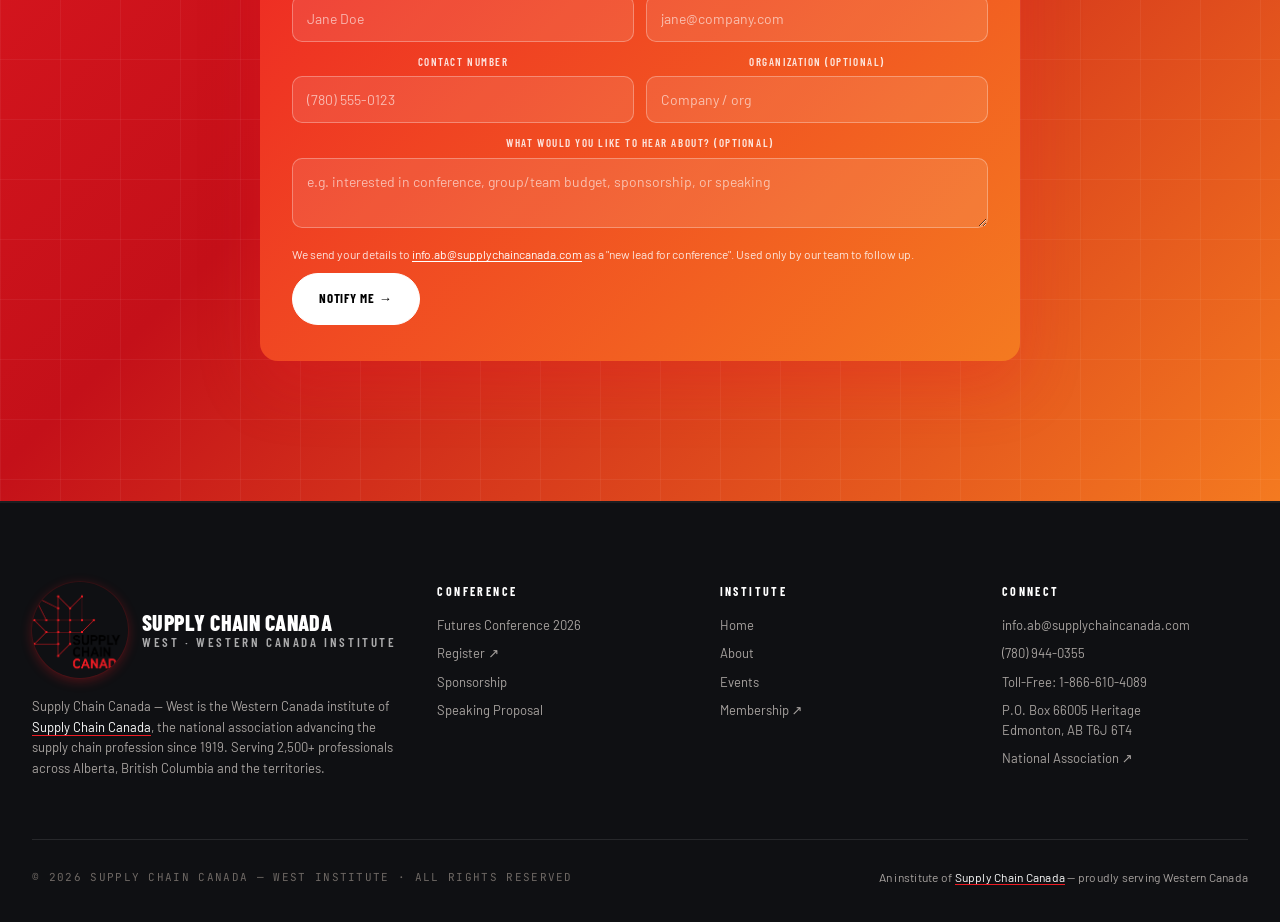
==== commit 7a529e84: "Replace weak testimonials with more substantive peer endorsements" ====
--- a/index.html
+++ b/index.html
@@ -335,7 +335,7 @@
         <div class="who"><div class="av">SK</div><div><div class="nm">Sara K.</div><div class="rl">VP, Supply Chain · Edmonton</div></div></div>
       </div>
       <div class="t-card">
-        <p class="q">SCC West gives me the regional context the national association can't — and the chapter mixers are where I actually meet my peers face-to-face.</p>
+        <p class="q">The Western Canada focus makes every session directly relevant — speakers understand our market, our regulations, and our supplier landscape.</p>
         <div class="who"><div class="av">JM</div><div><div class="nm">Jennifer M.</div><div class="rl">Director, Procurement · Calgary</div></div></div>
       </div>
       <div class="t-card">
@@ -355,7 +355,7 @@
         <div class="who"><div class="av">CL</div><div><div class="nm">Christine L.</div><div class="rl">VP Business Development · Vancouver</div></div></div>
       </div>
       <div class="t-card">
-        <p class="q">10 CPD credits in a single day is exceptional. I recommend the Futures Conference to every SCMP candidate on my team — they come back energised.</p>
+        <p class="q">I send my whole team every year. The calibre of speakers and the quality of peer conversations make it the most productive professional development day on our calendar.</p>
         <div class="who"><div class="av">PW</div><div><div class="nm">Patrick W.</div><div class="rl">Supply Chain Director · BC</div></div></div>
       </div>
     </div>
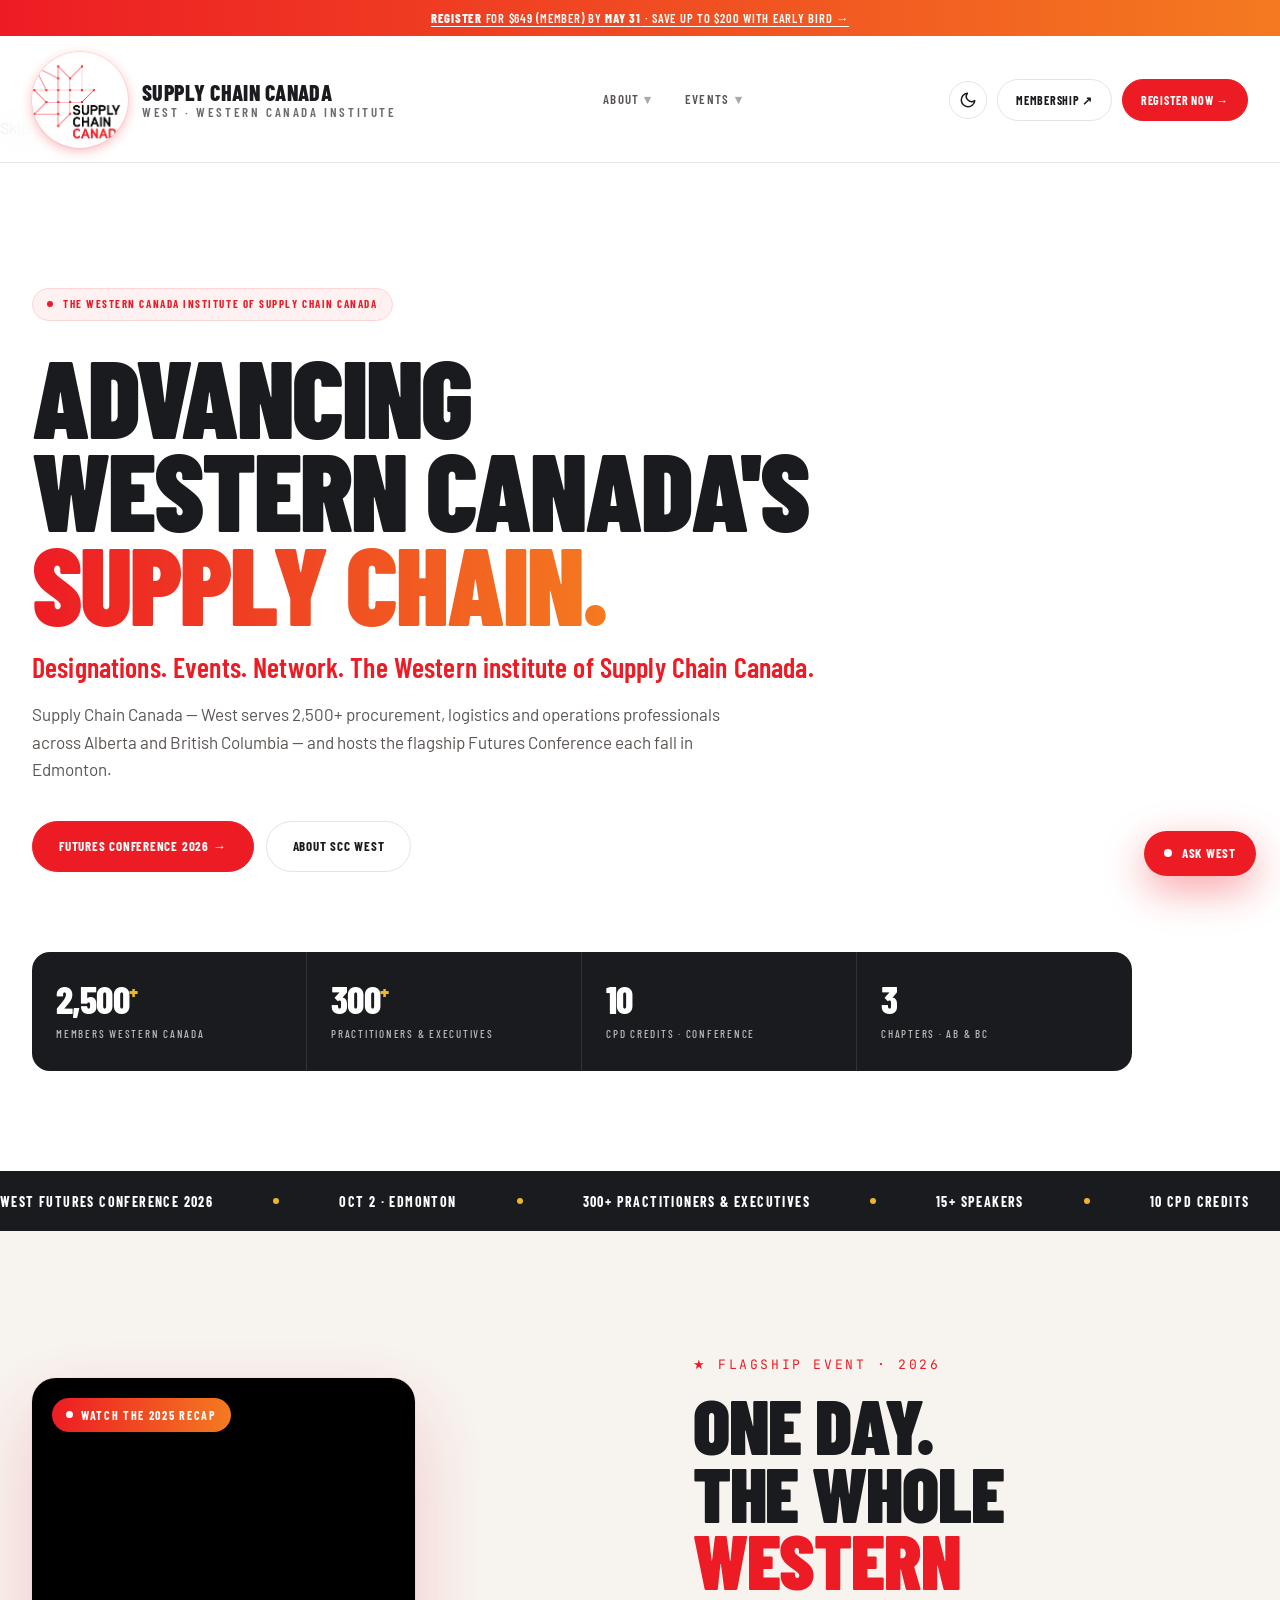
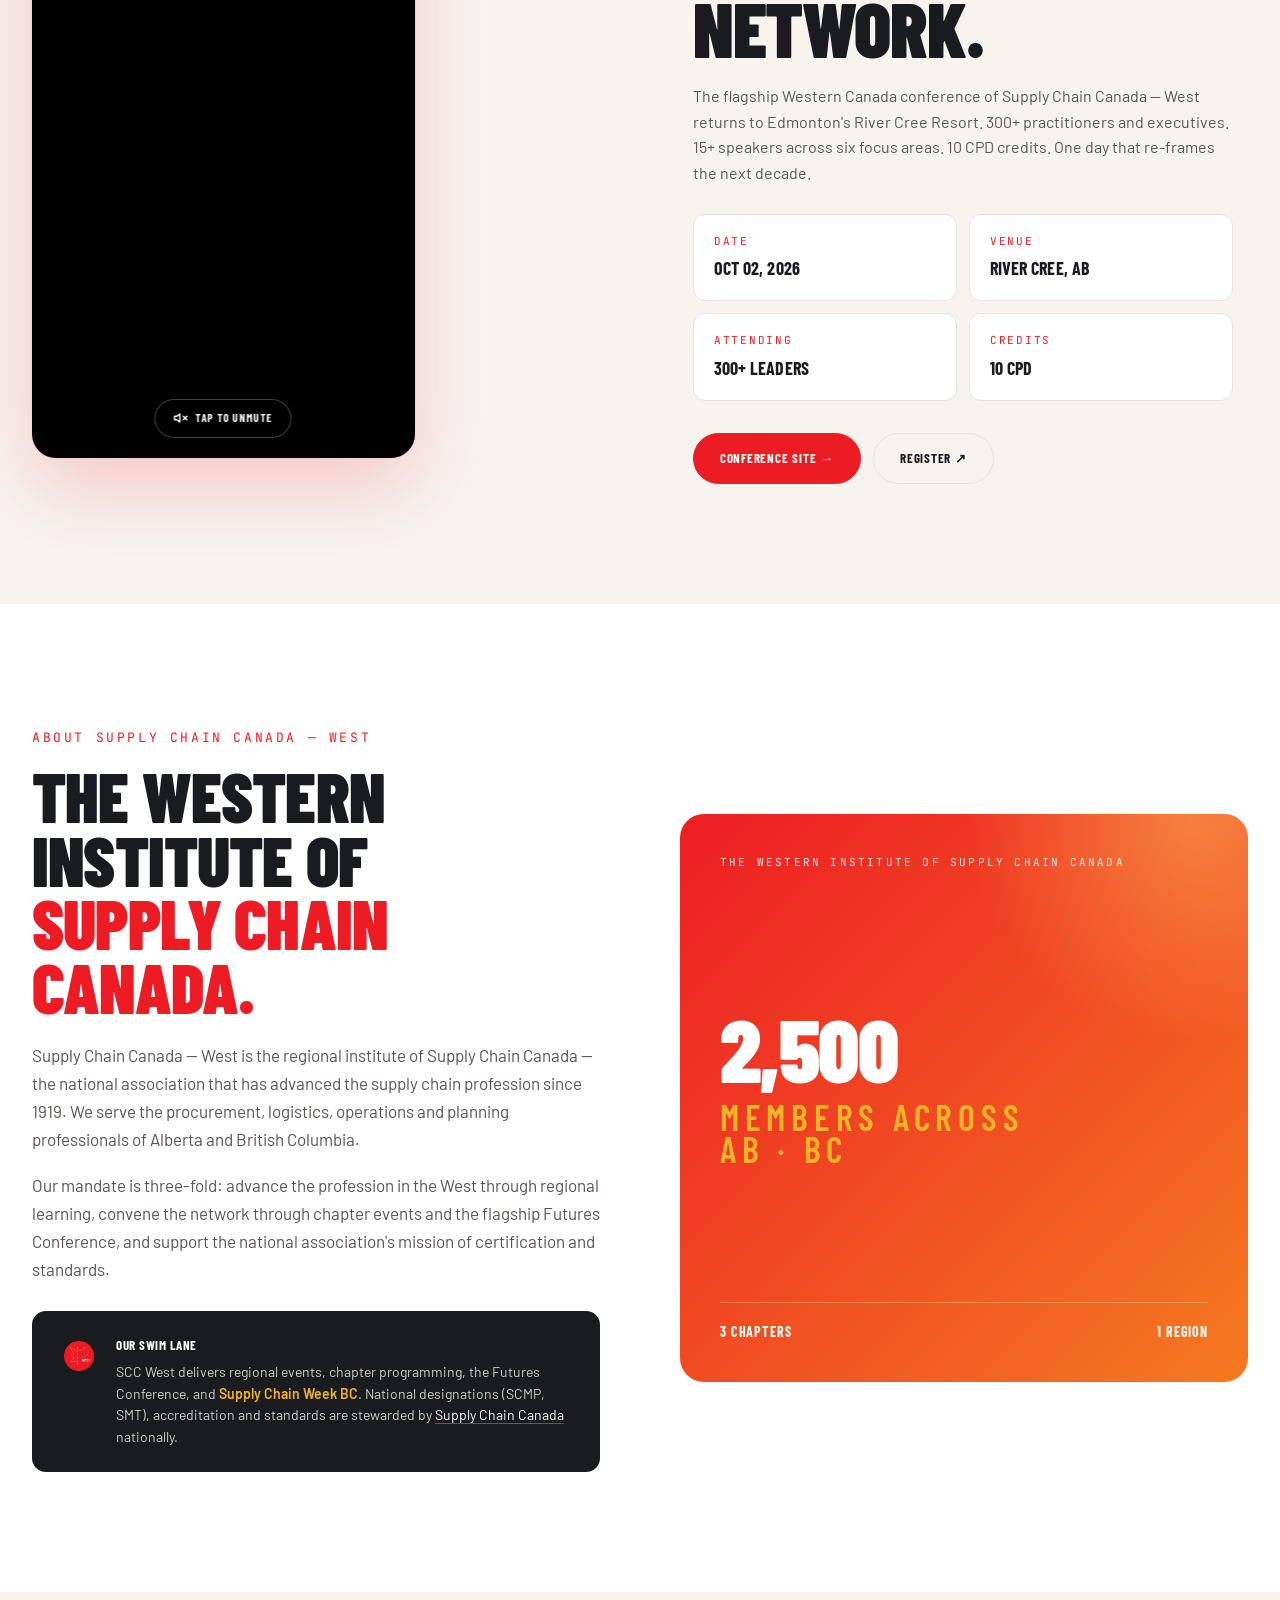
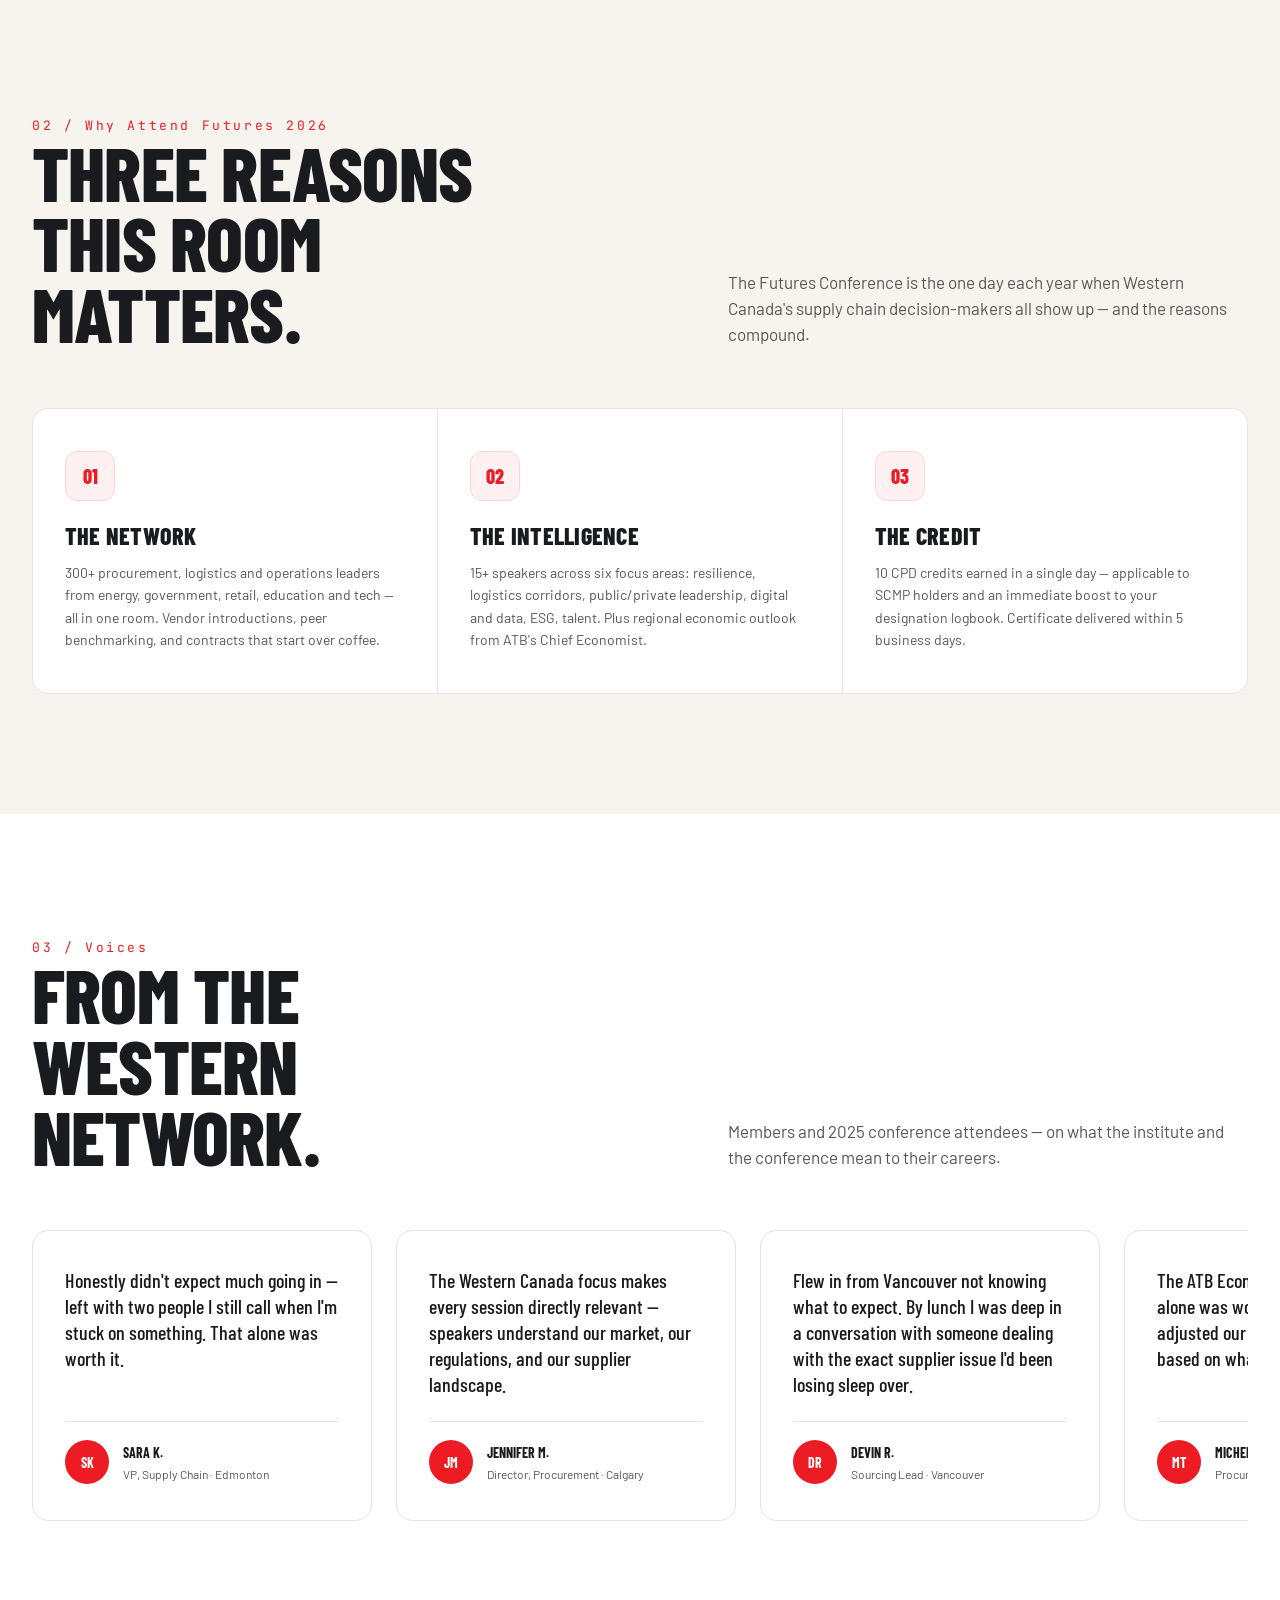
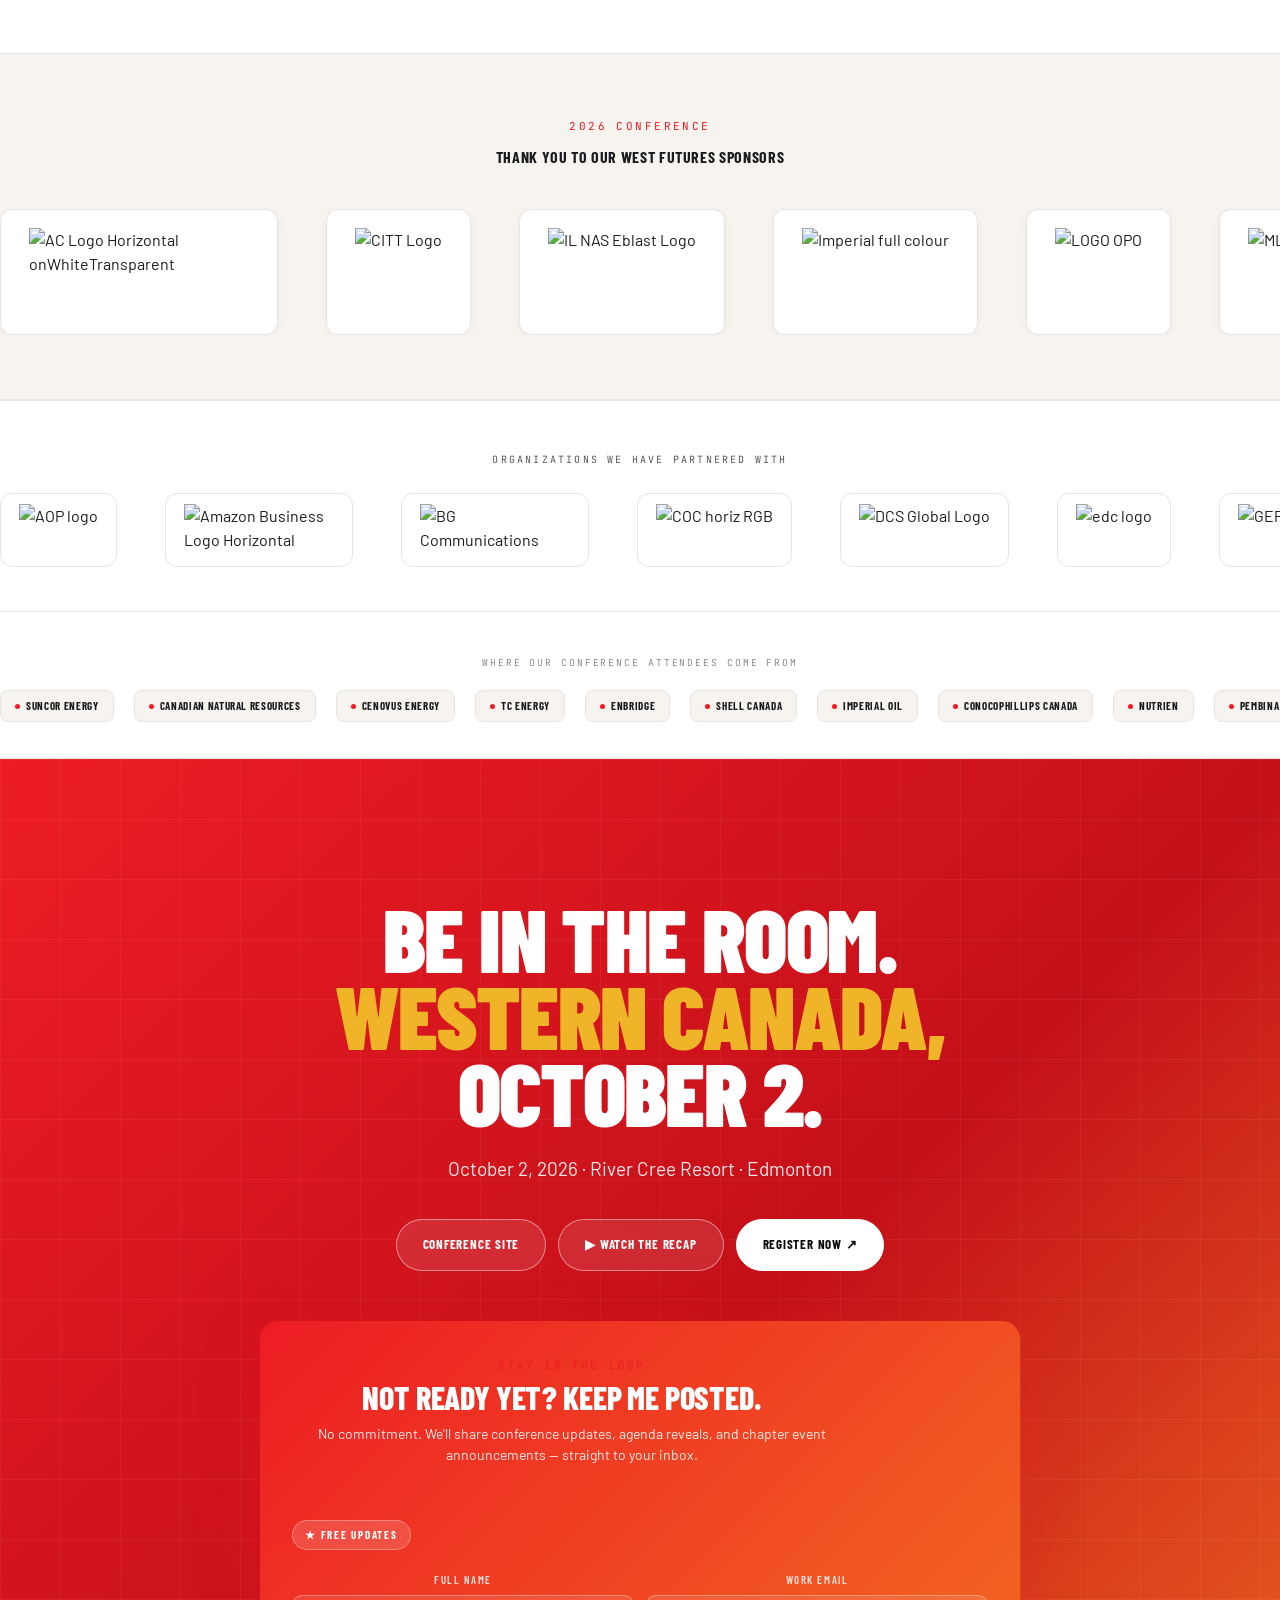
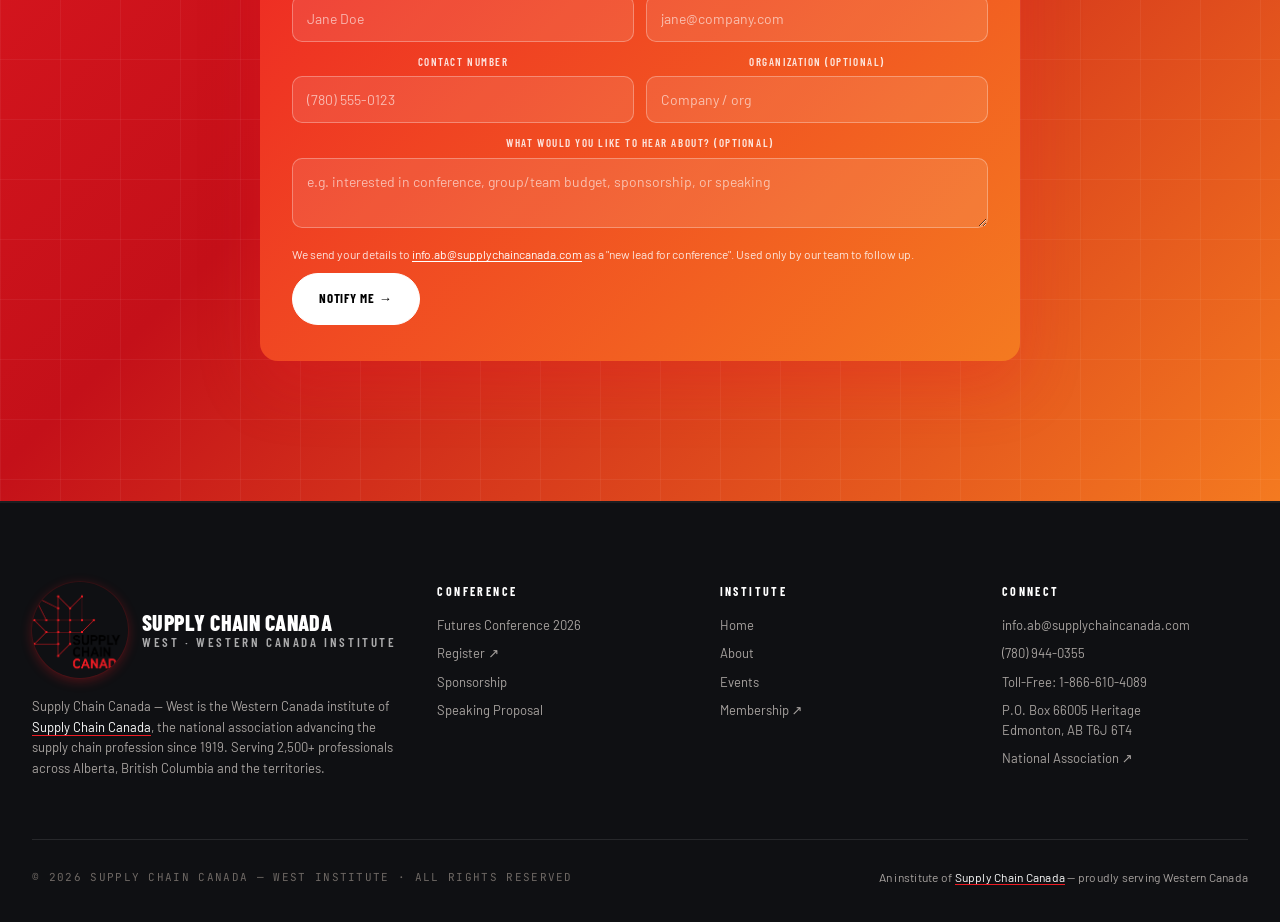
==== commit 869728db: "Replace promotional testimonials with natural, human-sounding quotes" ====
--- a/index.html
+++ b/index.html
@@ -331,7 +331,7 @@
     </div>
     <div class="t-grid reveal" id="tGrid">
       <div class="t-card">
-        <p class="q">The most senior procurement room I've sat in west of Toronto. Three vendor introductions there turned into signed contracts inside ninety days.</p>
+        <p class="q">Honestly didn't expect much going in — left with two people I still call when I'm stuck on something. That alone was worth it.</p>
         <div class="who"><div class="av">SK</div><div><div class="nm">Sara K.</div><div class="rl">VP, Supply Chain · Edmonton</div></div></div>
       </div>
       <div class="t-card">
@@ -339,7 +339,7 @@
         <div class="who"><div class="av">JM</div><div><div class="nm">Jennifer M.</div><div class="rl">Director, Procurement · Calgary</div></div></div>
       </div>
       <div class="t-card">
-        <p class="q">2025 Futures Conference paid for itself in one conversation about Tier-1 ESG audit prep. Don't miss the Edmonton edition.</p>
+        <p class="q">Flew in from Vancouver not knowing what to expect. By lunch I was deep in a conversation with someone dealing with the exact supplier issue I'd been losing sleep over.</p>
         <div class="who"><div class="av">DR</div><div><div class="nm">Devin R.</div><div class="rl">Sourcing Lead · Vancouver</div></div></div>
       </div>
       <div class="t-card">
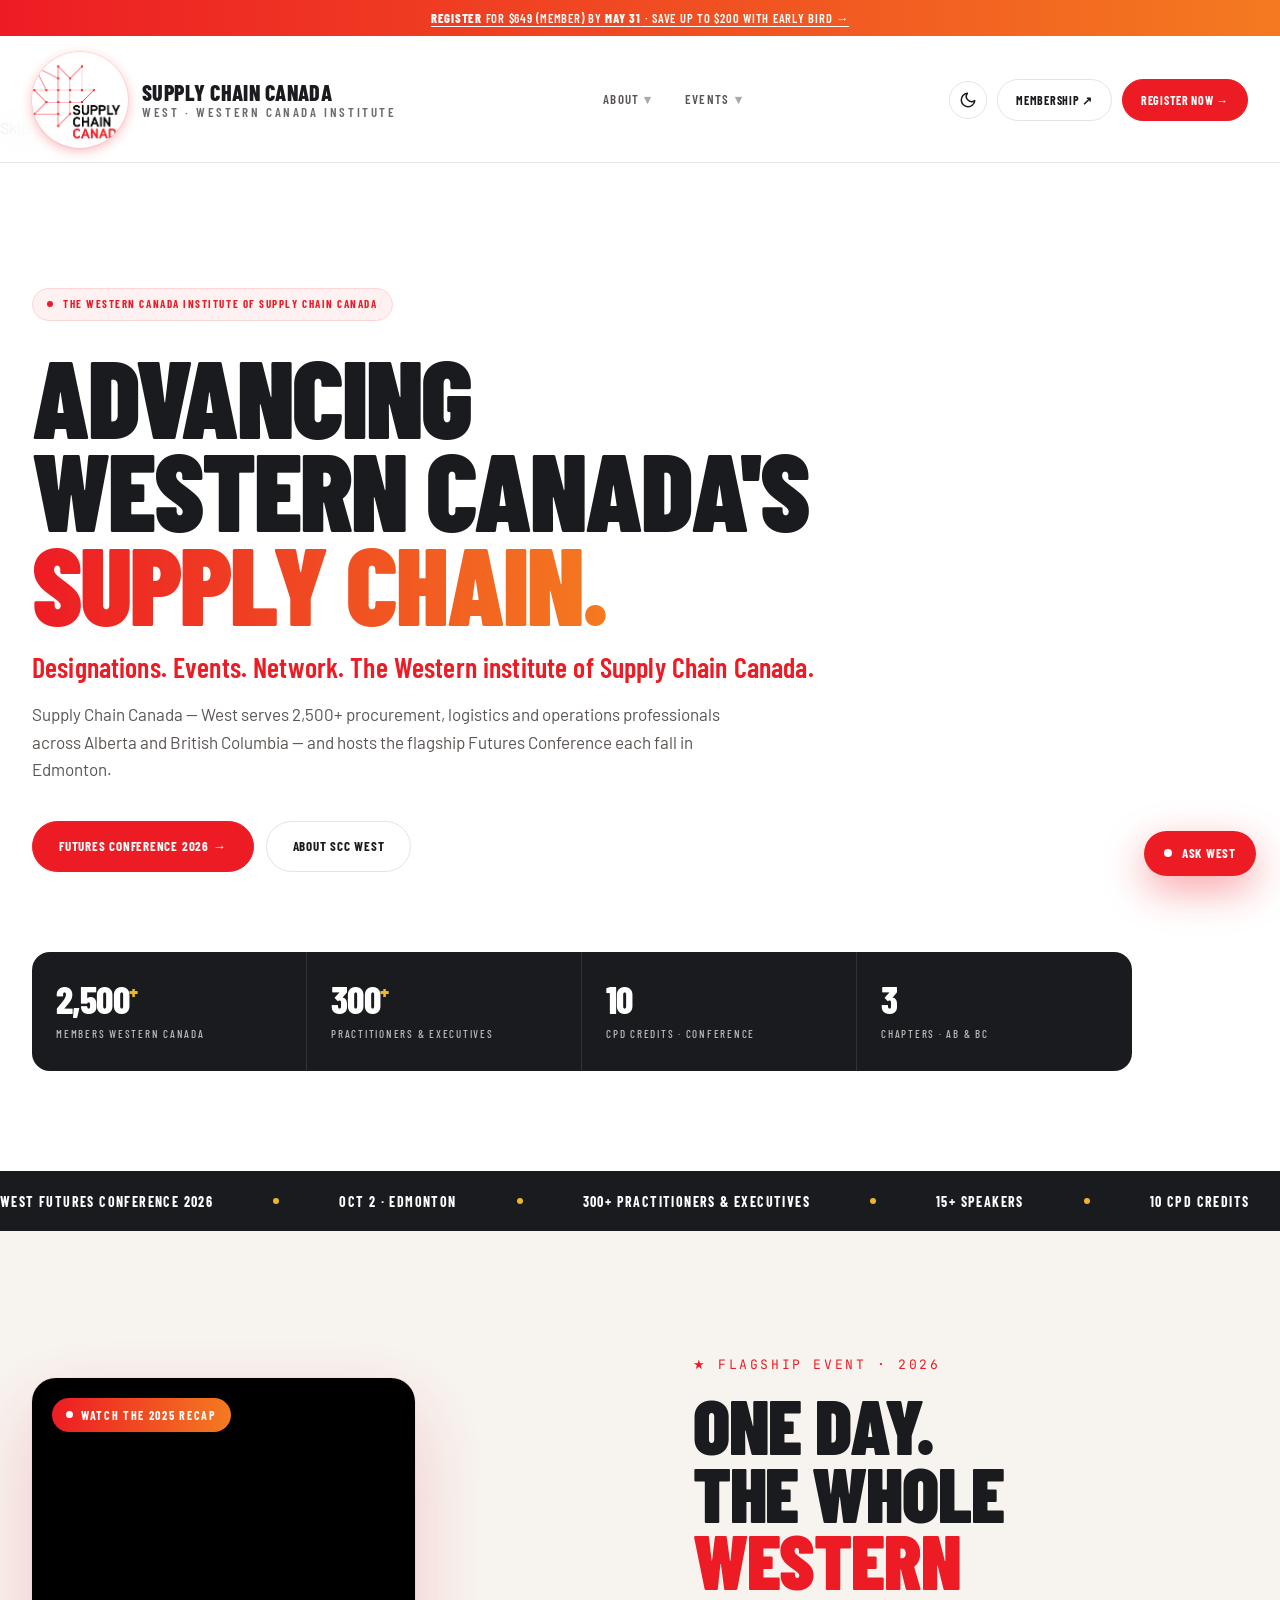
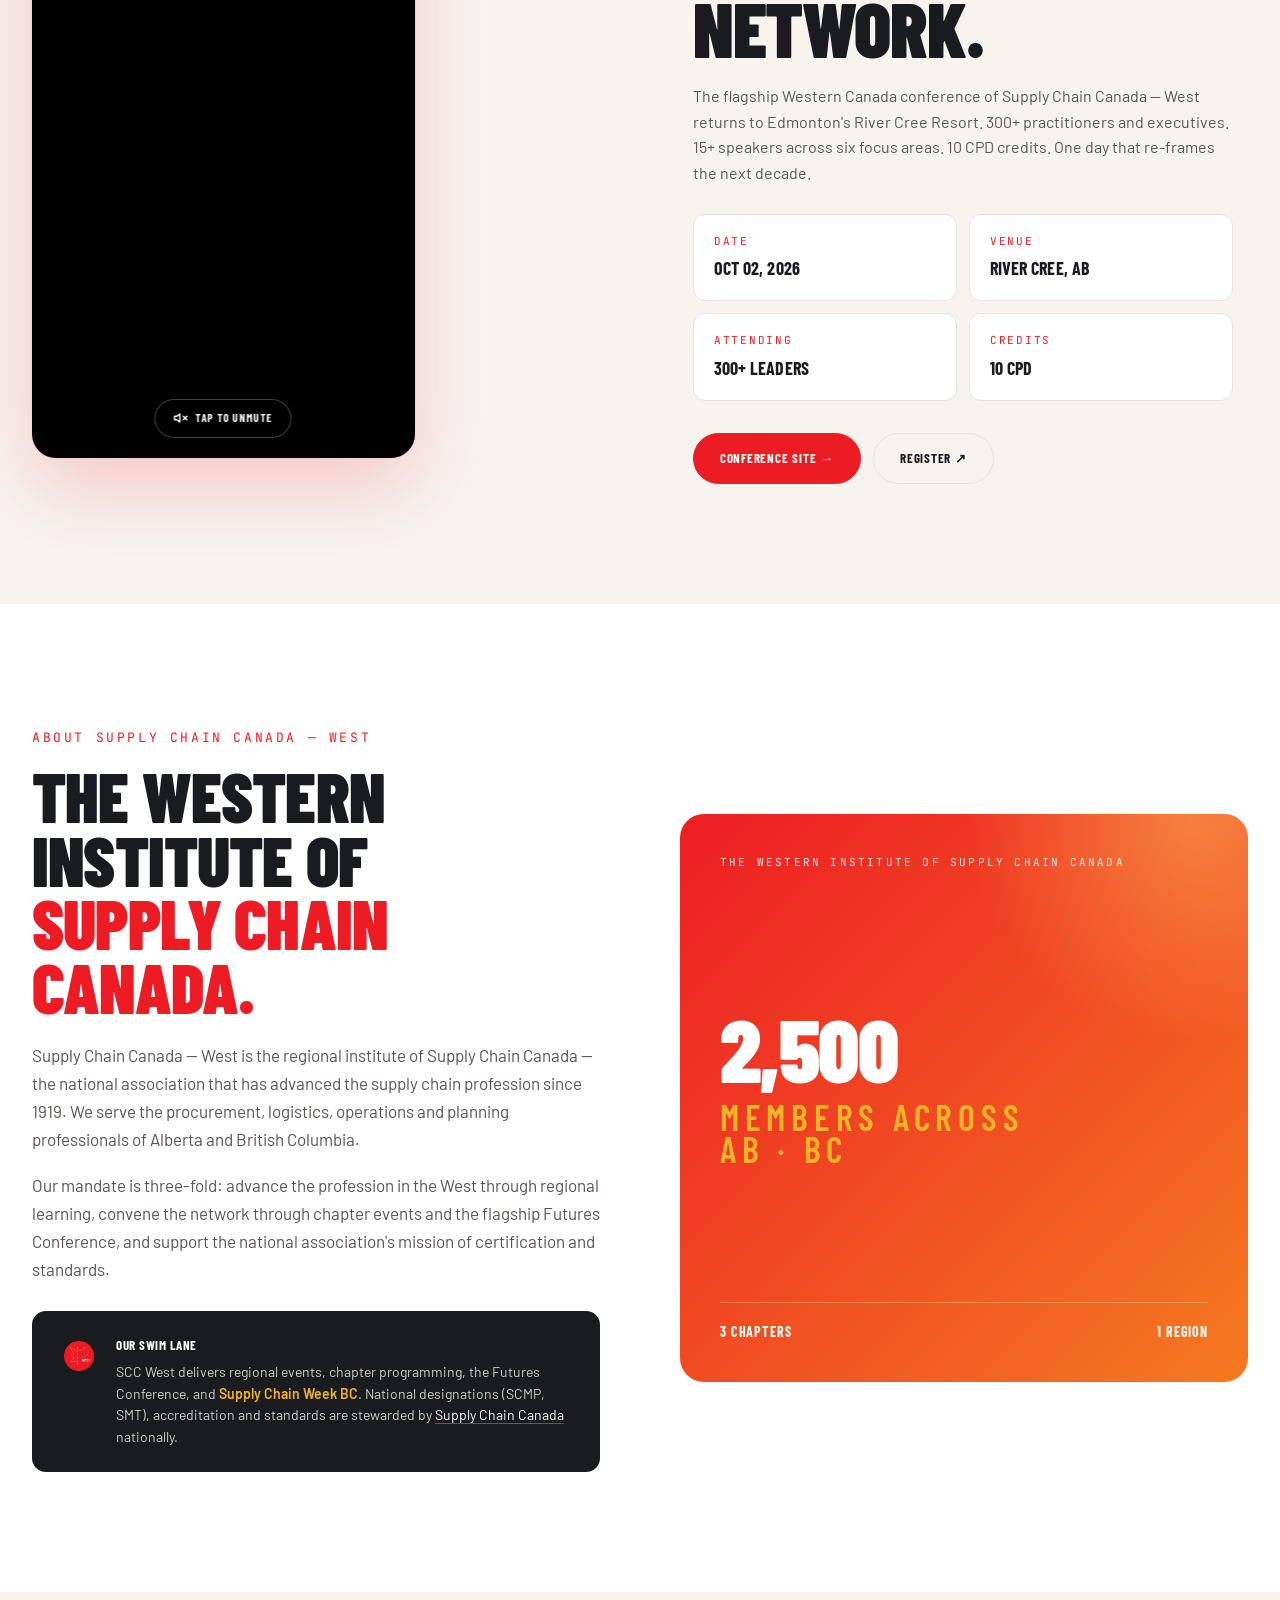
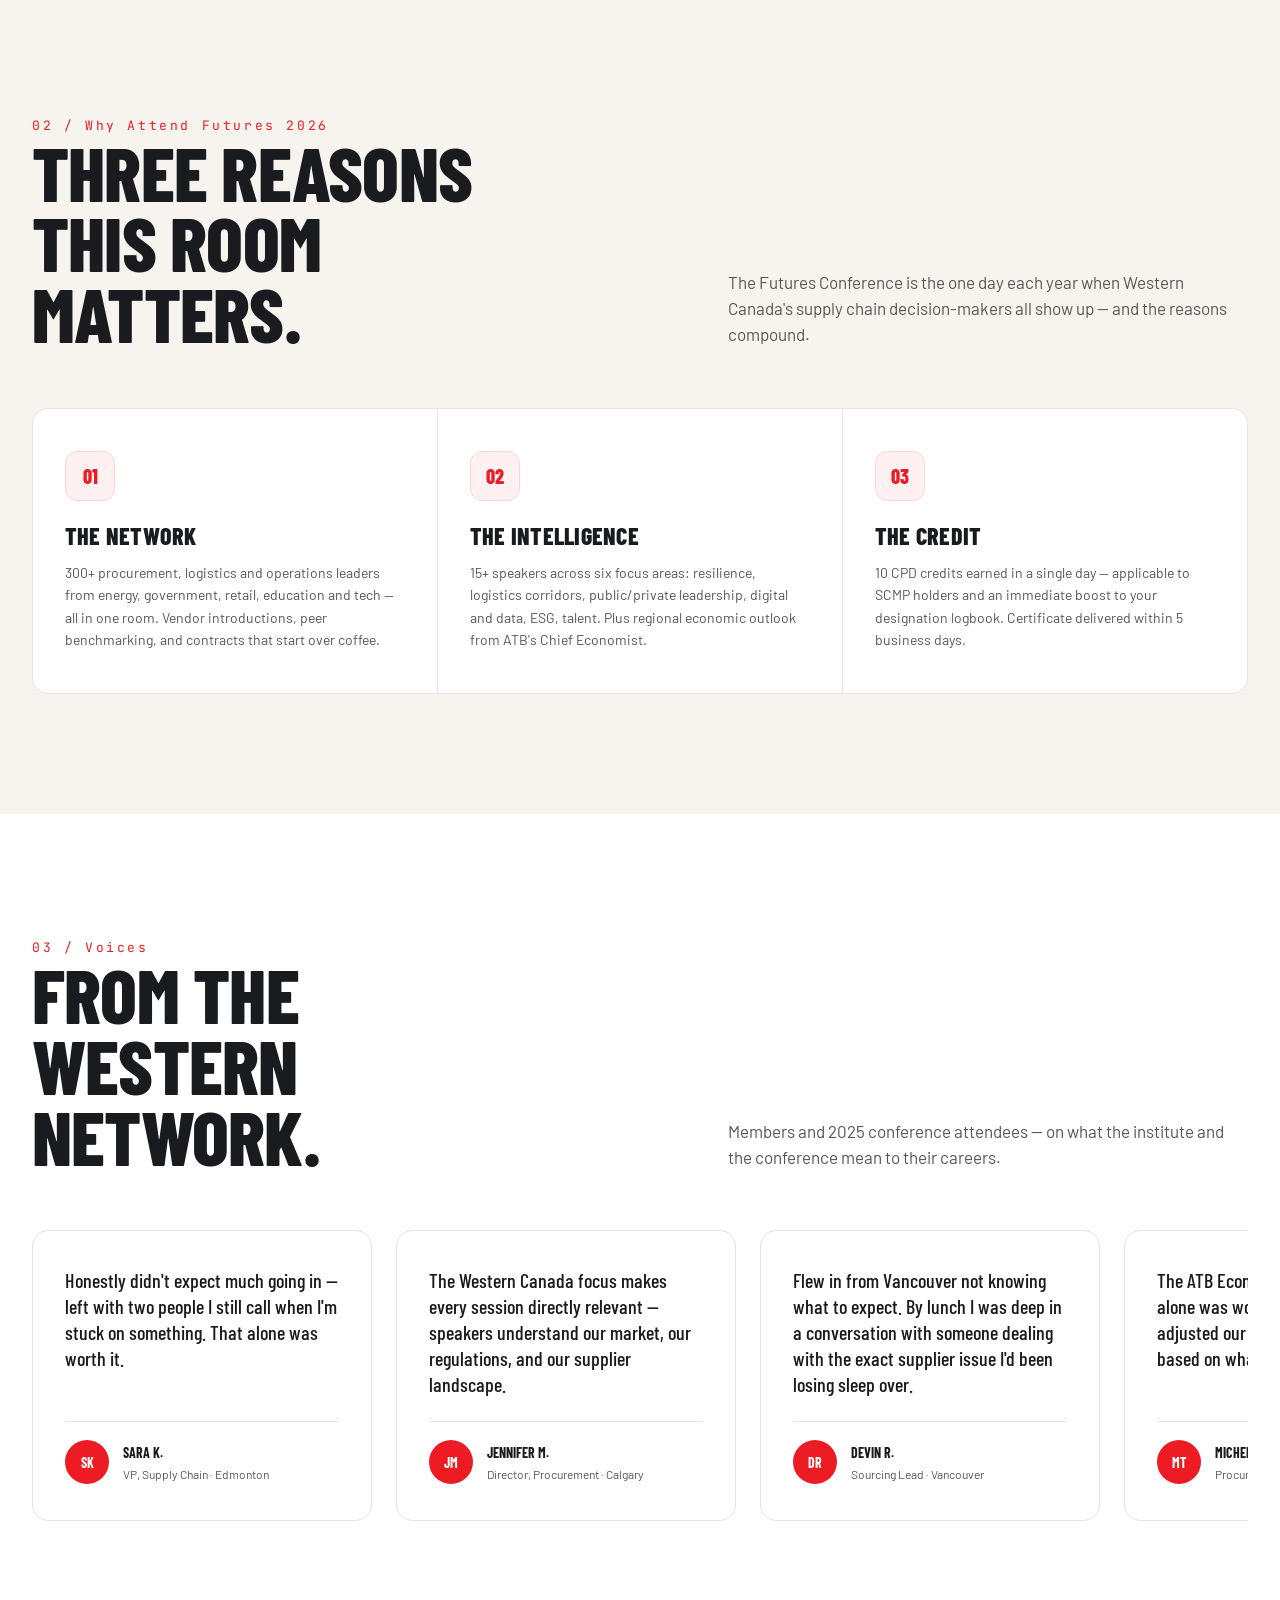
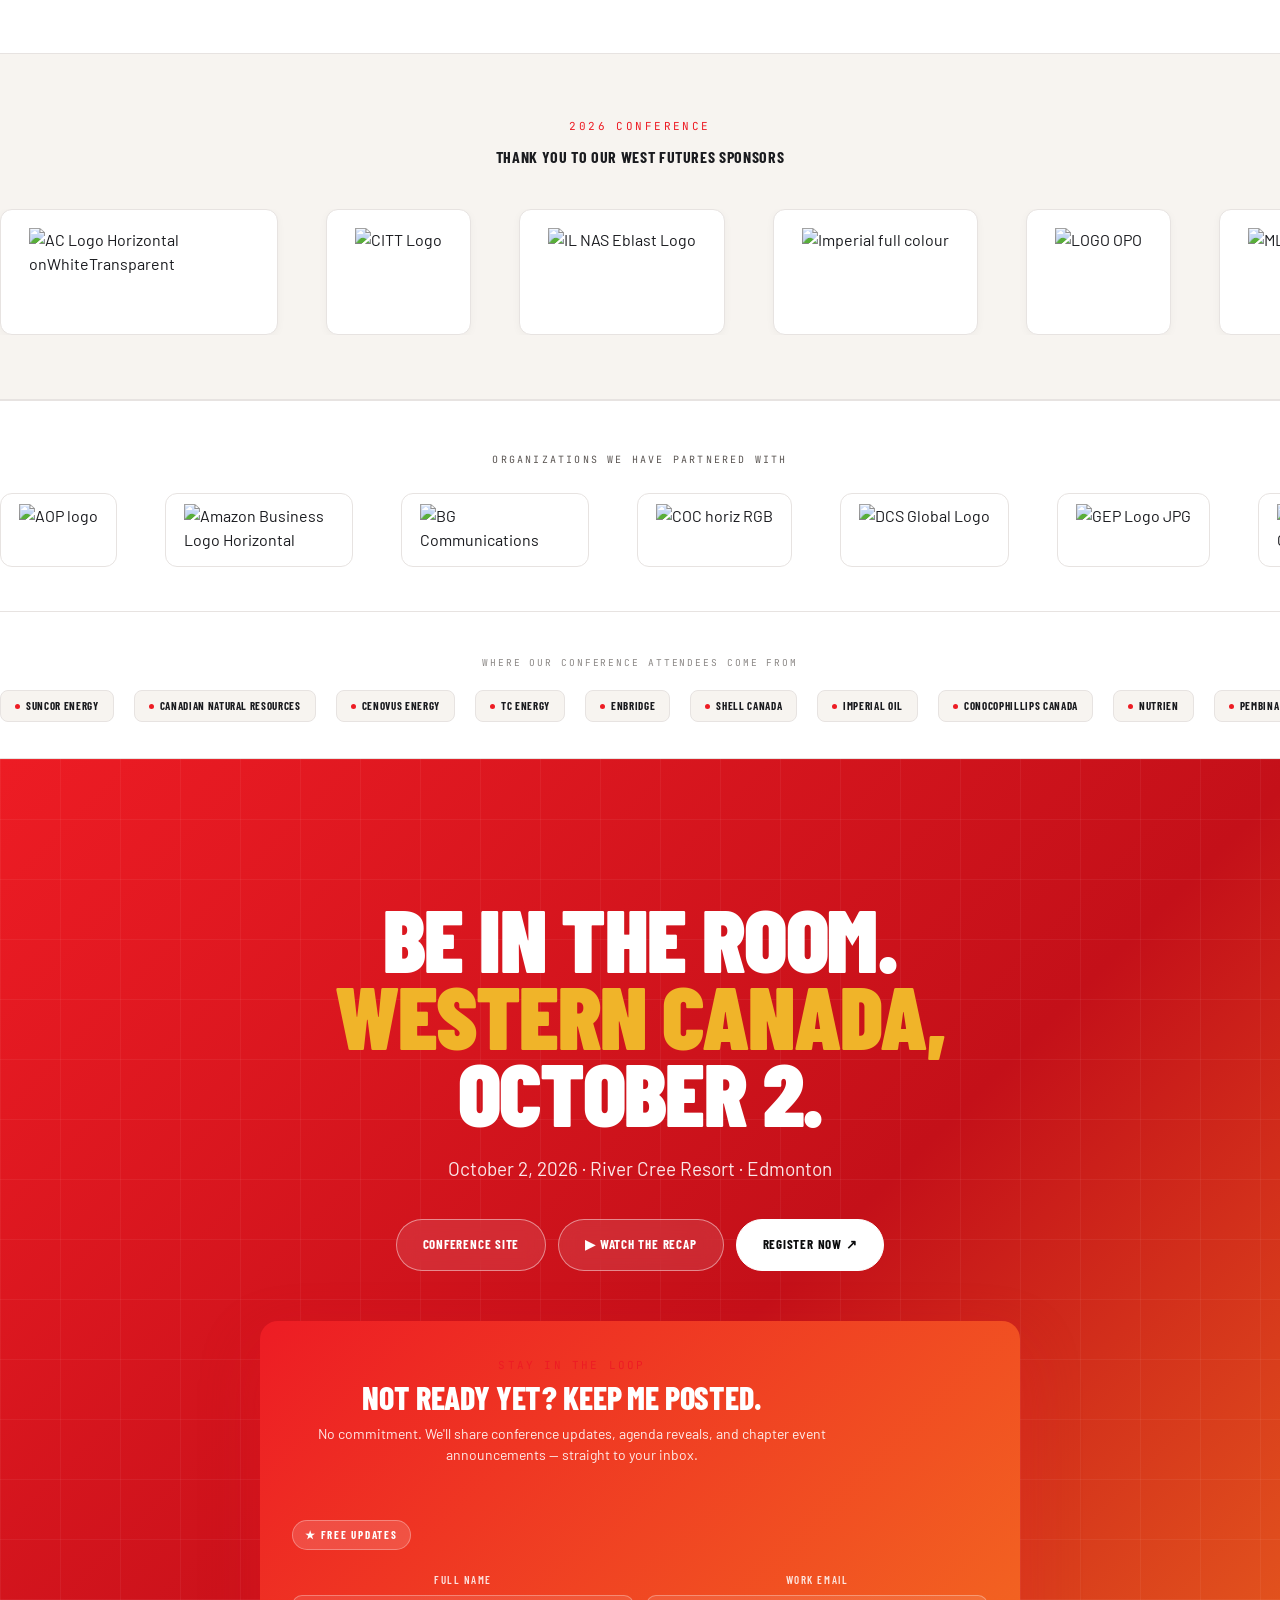
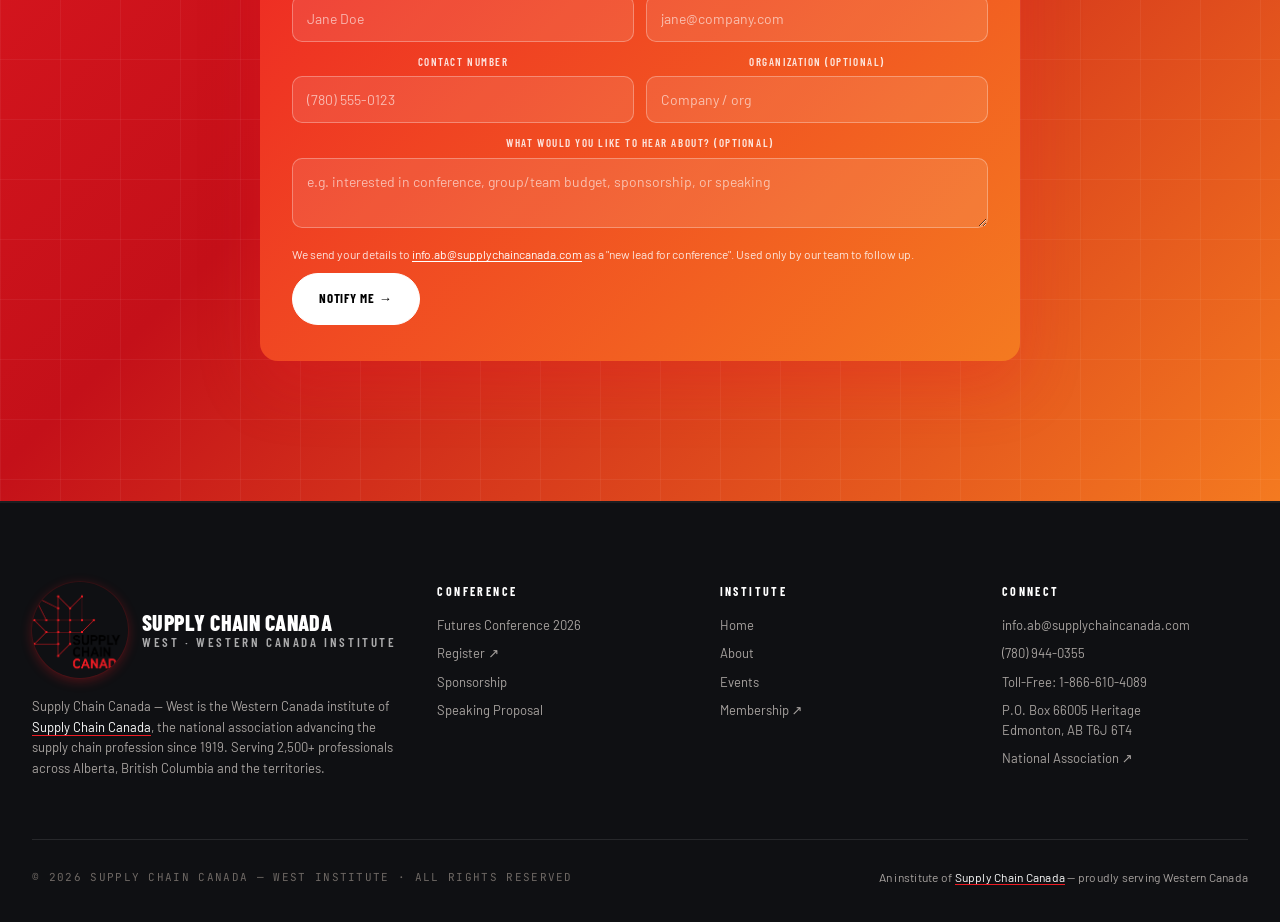
==== commit 2a5443e8: "Polish pass: schedule UX, logo dedup, cache fix, hybrid AI chatbot Conference schedule: - Fix Day 1/" ====
--- a/index.html
+++ b/index.html
@@ -24,12 +24,12 @@
 <meta name="twitter:card" content="summary_large_image" />
 <meta name="twitter:title" content="Supply Chain Canada — West · Supply Chain Edmonton & Alberta" />
 <meta name="twitter:description" content="Western Canada's supply chain institute. 2,500+ members across AB & BC. Futures Conference 2026 — Edmonton, October 2." />
-<link rel="shortcut icon" href="favicon.ico" /><link rel="icon" type="image/png" sizes="64x64" href="assets/scc-west-logo.png" /><link rel="icon" type="image/svg+xml" href="assets/favicon.svg" /><link rel="apple-touch-icon" href="assets/scc-west-logo.png" />
+<link rel="shortcut icon" href="favicon.ico" /><link rel="icon" type="image/png" sizes="192x192" href="assets/scc-west-logo.png" /><link rel="icon" type="image/svg+xml" href="assets/favicon.svg" /><link rel="apple-touch-icon" href="assets/scc-west-logo.png" />
 <link rel="manifest" href="manifest.webmanifest" />
 <link rel="preconnect" href="https://fonts.googleapis.com" />
 <link rel="preconnect" href="https://fonts.gstatic.com" crossorigin />
 <link href="https://fonts.googleapis.com/css2?family=Barlow+Condensed:wght@400;500;600;700;800;900&family=Barlow:wght@300;400;500;600;700&family=JetBrains+Mono:wght@400;500&display=swap" rel="stylesheet" />
-<link rel="stylesheet" href="assets/site.css?v=4" />
+<link rel="stylesheet" href="assets/site.css?v=5" />
 <script>try{if(localStorage.getItem('scc-theme')==='dark')document.documentElement.classList.add('dark')}catch(e){}</script>
 
 <script type="application/ld+json">
@@ -412,9 +412,9 @@
   </div>
 </section>
 
-<script src="assets/site-chrome.js?v=2"></script>
-<script src="assets/convince-bot.js?v=2" defer></script>
-<script src="assets/lead-form.js?v=2" defer></script>
+<script src="assets/site-chrome.js?v=3"></script>
+<script src="assets/convince-bot.js?v=3" defer></script>
+<script src="assets/lead-form.js?v=3" defer></script>
 <script>
 SCCWest.mountChrome({active:'Home'});
 
